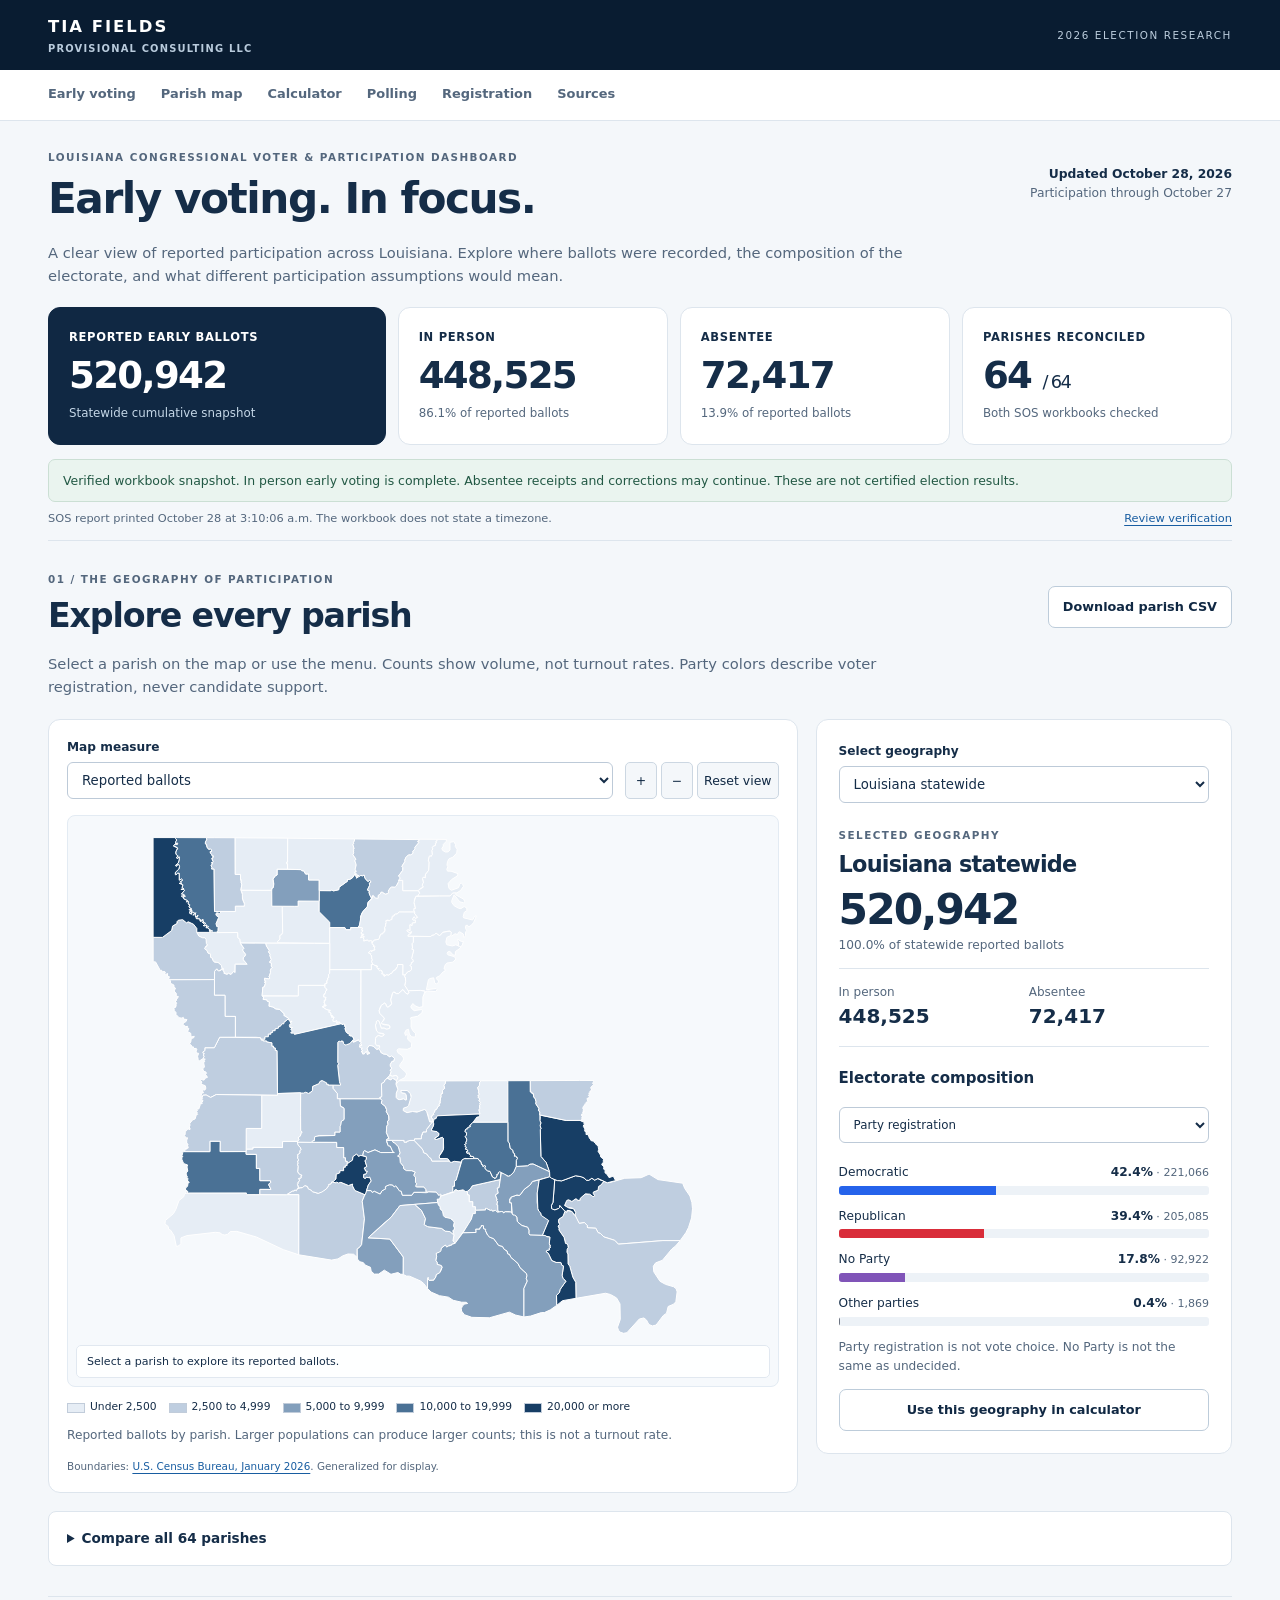
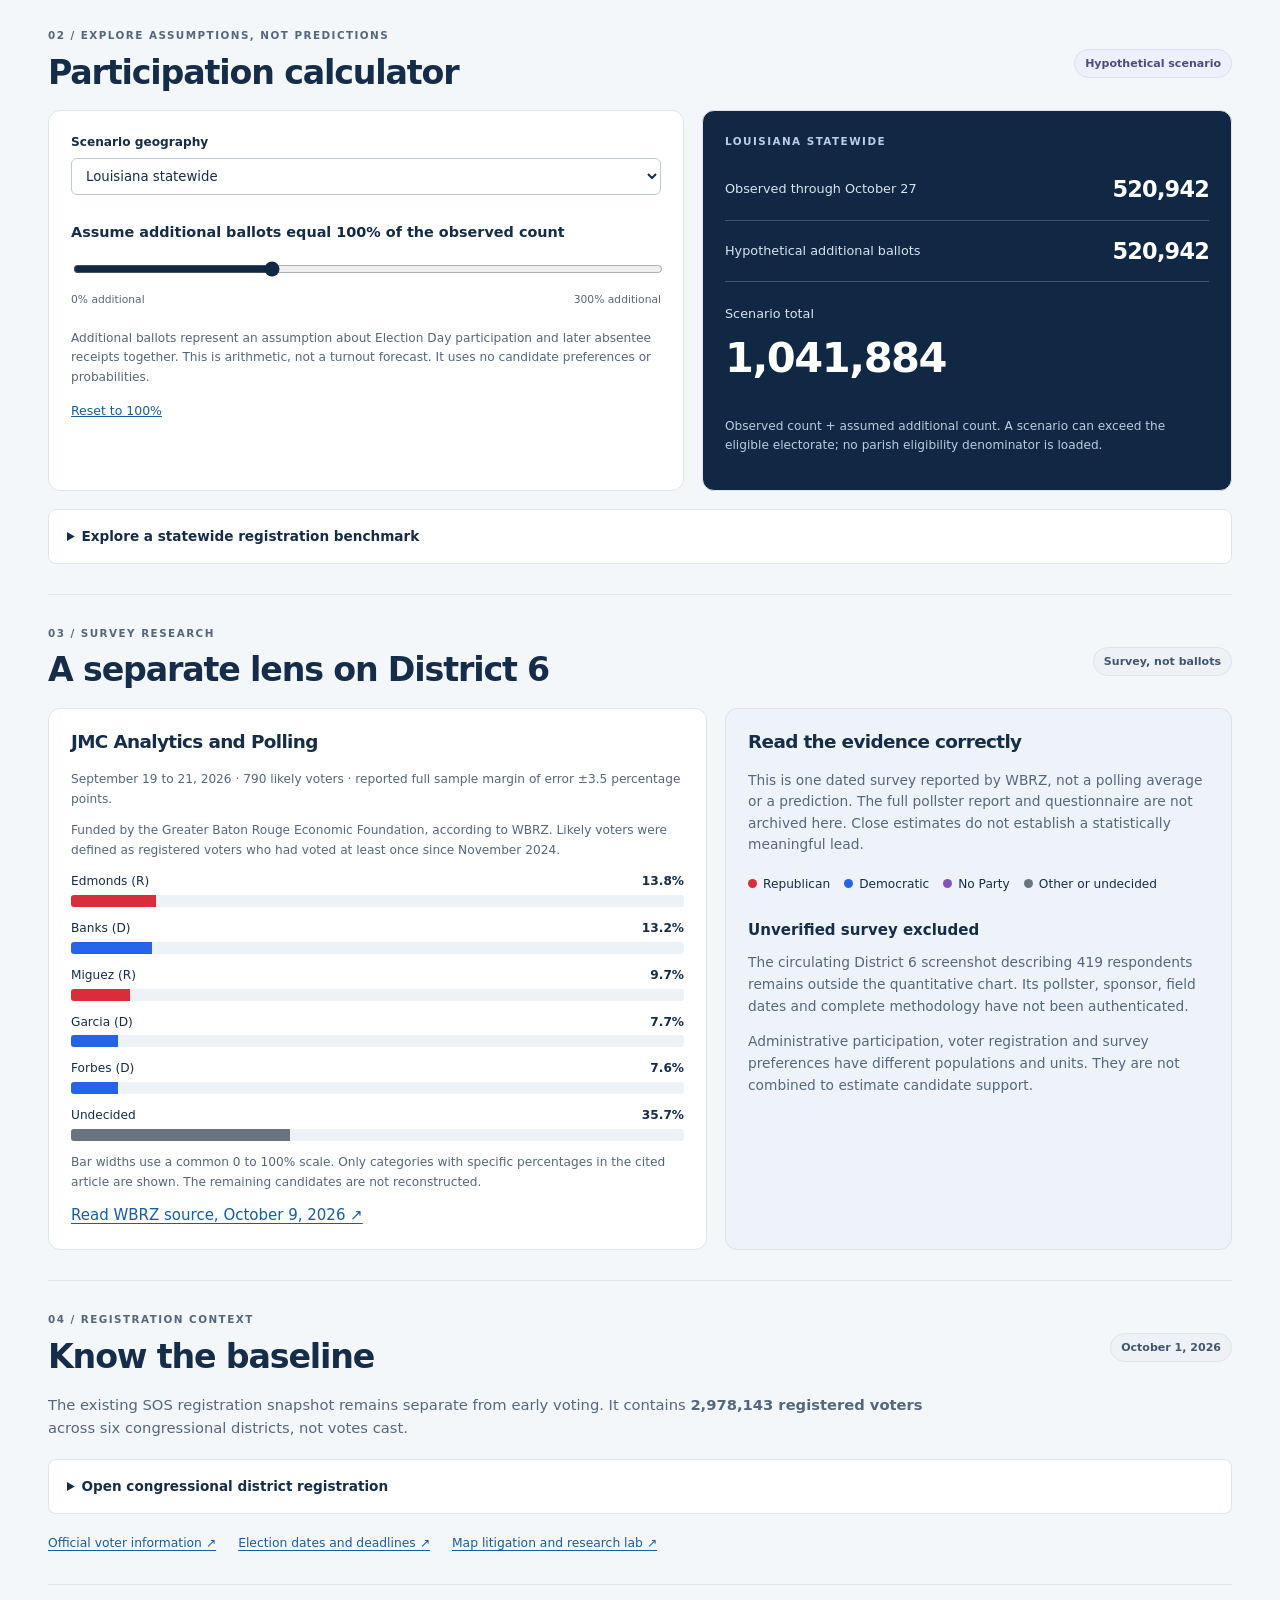
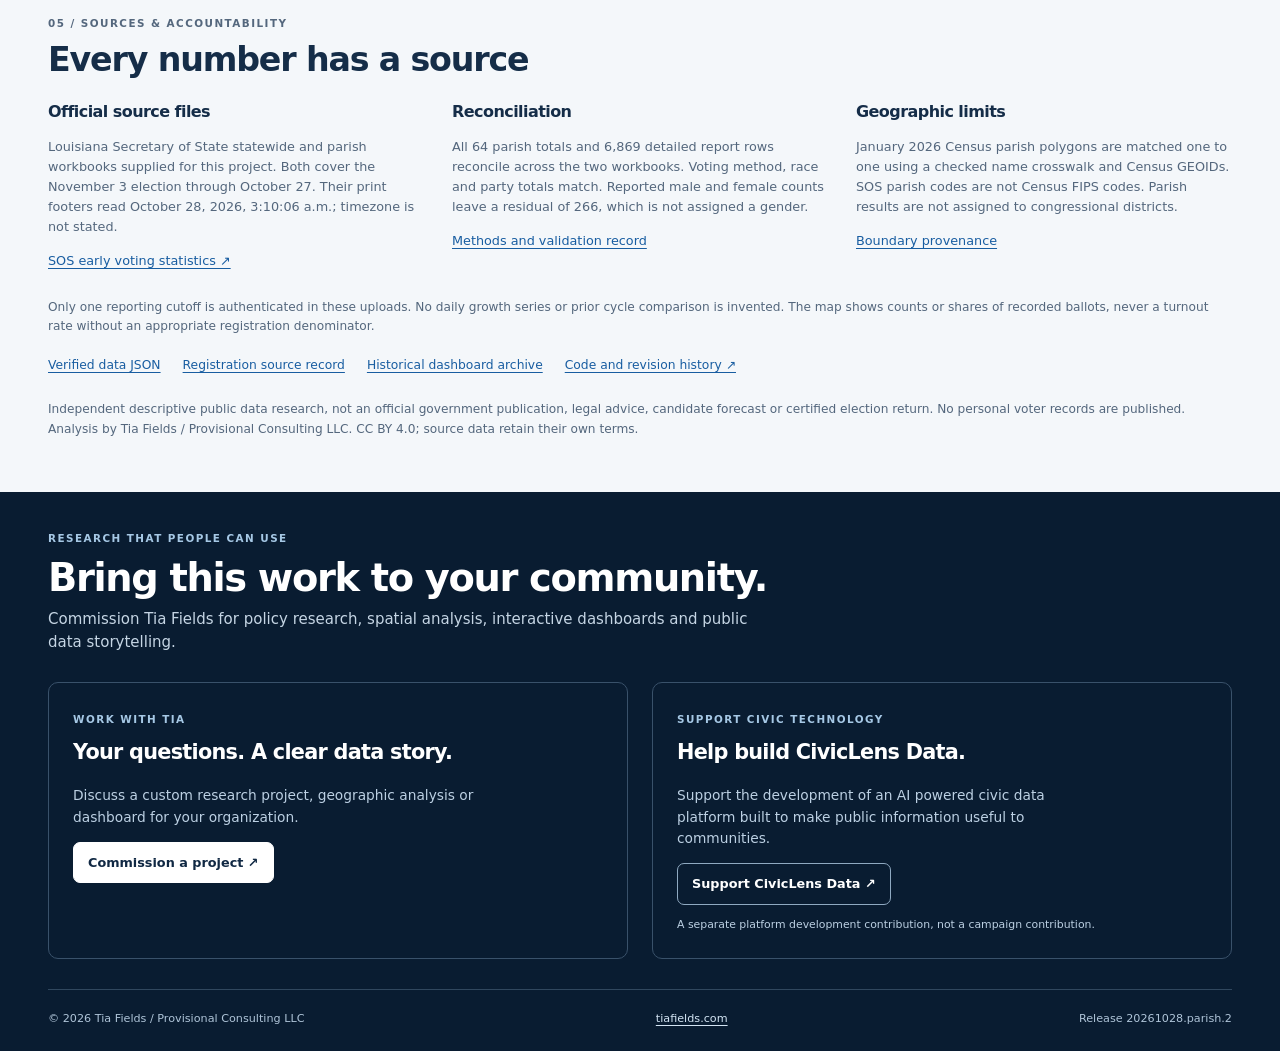
==== index.html @ 78e3241e "Launch verified parish map, participation calculator and unified navy dashboard with commissioning l" ====
<!doctype html>
<html lang="en">
<head>
<meta charset="utf-8"><meta name="viewport" content="width=device-width,initial-scale=1">
<meta name="description" content="Louisiana early voting participation, parish maps, scenarios and congressional polling research by Tia Fields, Provisional Consulting LLC.">
<meta name="author" content="Tia Fields / Provisional Consulting LLC"><meta name="dashboard-release" content="20261028-parish-v2">
<title>Louisiana Election Intelligence | Tia Fields</title>
<link rel="stylesheet" href="assets/dashboard-v20261028.css">
<script defer src="assets/dashboard-v20261028.js"></script>
</head>
<body>
<a class="skip" href="#main">Skip to dashboard</a>
<header class="masthead"><div class="wrap masthead-row"><a class="brand" href="https://www.tiafields.com/">TIA FIELDS <span>PROVISIONAL CONSULTING LLC</span></a><span class="edition">2026 ELECTION RESEARCH</span></div></header>
<nav class="nav" aria-label="Dashboard navigation"><div class="wrap nav-inner"><a href="#early-voting">Early voting</a><a href="#parish-map">Parish map</a><a href="#calculator">Calculator</a><a href="#polling-research">Polling</a><a href="#registration">Registration</a><a href="#methodology">Sources</a></div></nav>
<main class="wrap" id="main">
<section id="early-voting" class="overview" aria-labelledby="page-title">
<div class="section-heading"><div><p class="eyebrow">LOUISIANA CONGRESSIONAL VOTER &amp; PARTICIPATION DASHBOARD</p><h1 id="page-title">Early voting. In focus.</h1></div><p class="updated">Updated October 28, 2026<br><span>Participation through October 27</span></p></div>
<p class="intro">A clear view of reported participation across Louisiana. Explore where ballots were recorded, the composition of the electorate, and what different participation assumptions would mean.</p>
<div class="metrics" aria-label="Verified statewide participation"><article class="metric featured"><span class="metric-label">Reported early ballots</span><strong id="ev-total">520,942</strong><span>Statewide cumulative snapshot</span></article><article class="metric"><span class="metric-label">In person</span><strong id="ev-inperson">448,525</strong><span id="inperson-share">86.1% of reported ballots</span></article><article class="metric"><span class="metric-label">Absentee</span><strong id="ev-absentee">72,417</strong><span id="absentee-share">13.9% of reported ballots</span></article><article class="metric"><span class="metric-label">Parishes reconciled</span><strong>64 <small>/ 64</small></strong><span>Both SOS workbooks checked</span></article></div>
<p class="verification" id="data-status" role="status">Verified workbook snapshot. In person early voting is complete. Absentee receipts and corrections may continue. These are not certified election results.</p>
<div class="snapshot-line"><span>SOS report printed October 28 at 3:10:06 a.m. The workbook does not state a timezone.</span><a href="#methodology">Review verification</a></div>
<noscript><p class="notice">JavaScript is needed for the map, filters and calculator. The statewide summary above remains available. <a href="data/processed/early_voting_2026.json">Download the verified data.</a></p></noscript>
</section>
<section id="parish-map" class="section" aria-labelledby="map-title">
<div class="section-heading"><div><p class="eyebrow">01 / THE GEOGRAPHY OF PARTICIPATION</p><h2 id="map-title">Explore every parish</h2></div><button class="button secondary" id="download-data" disabled>Download parish CSV</button></div>
<p class="section-intro">Select a parish on the map or use the menu. Counts show volume, not turnout rates. Party colors describe voter registration, never candidate support.</p>
<div class="explorer"><div class="map-card"><div class="map-toolbar"><div><label for="map-metric">Map measure</label><select id="map-metric"><option value="total">Reported ballots</option><option value="in_person_share">In person share</option><option value="absentee_share">Absentee share</option><option value="democratic">Democratic registration share</option><option value="republican">Republican registration share</option><option value="no_party">No Party registration share</option><option value="black_share">Black voter share</option></select></div><div class="zoom-controls" aria-label="Map controls"><button id="zoom-in" aria-label="Zoom in">+</button><button id="zoom-out" aria-label="Zoom out">−</button><button id="map-reset">Reset view</button></div></div>
<div class="map-frame"><svg id="map-svg" viewBox="0 0 800 660" aria-labelledby="map-svg-title map-svg-desc" role="group"><title id="map-svg-title">Louisiana parish participation map</title><desc id="map-svg-desc">Select a parish with a pointer or keyboard. The parish menu provides the same information. Zoom controls and dragging adjust the view.</desc><g id="map-shapes"></g></svg><p id="map-loading" role="status">Loading verified parish boundaries…</p><p class="map-readout" id="map-readout" aria-live="polite">Select a parish to explore its reported ballots.</p></div>
<div id="map-legend" class="legend" aria-label="Map legend"></div><p class="fine" id="metric-description">Reported ballots by parish. Larger populations can produce larger counts; this is not a turnout rate.</p><p class="attribution">Boundaries: <a href="https://tigerweb.geo.census.gov/arcgis/rest/services/TIGERweb/State_County/MapServer/19" target="_blank" rel="noopener noreferrer">U.S. Census Bureau, January 2026</a>. Generalized for display.</p></div>
<aside class="selection-card" aria-labelledby="selection-title"><label for="parish-select">Select geography</label><select id="parish-select" disabled><option value="state">Louisiana statewide</option></select><p class="eyebrow selected-label">SELECTED GEOGRAPHY</p><h3 id="selection-title">Louisiana statewide</h3><div class="selection-total" id="selected-total">520,942</div><p class="fine" id="selected-share">100% of statewide reported ballots</p><div class="method-pair"><div><span>In person</span><strong id="selected-inperson">448,525</strong></div><div><span>Absentee</span><strong id="selected-absentee">72,417</strong></div></div><div class="mini-heading"><h4>Electorate composition</h4><select id="composition" aria-label="Composition measure"><option value="party">Party registration</option><option value="race">Reported race</option><option value="method">Voting method</option></select></div><div id="composition-bars" class="bar-list"></div><p class="fine" id="composition-note">Party registration is not vote choice. No Party is not the same as undecided.</p><button class="button secondary wide" id="use-in-calculator" disabled>Use this geography in calculator</button></aside></div>
<details class="table-details"><summary>Compare all 64 parishes</summary><div class="table-tools"><div><label for="parish-search">Search parish</label><input id="parish-search" type="search" placeholder="Enter a parish name"></div><div><label for="parish-sort">Sort table</label><select id="parish-sort"><option value="total">Most reported ballots</option><option value="name">Parish name</option><option value="absentee">Highest absentee share</option></select></div><p id="table-count" role="status"></p></div><div class="table-scroll"><table><caption>Parish reported participation through October 27, 2026</caption><thead><tr><th scope="col">Parish</th><th scope="col">Reported ballots</th><th scope="col">In person</th><th scope="col">Absentee</th><th scope="col">Dem %</th><th scope="col">Rep %</th><th scope="col">No Party %</th></tr></thead><tbody id="parish-table"></tbody></table></div></details>
</section>
<section id="calculator" class="section" aria-labelledby="calculator-title"><div class="section-heading"><div><p class="eyebrow">02 / EXPLORE ASSUMPTIONS, NOT PREDICTIONS</p><h2 id="calculator-title">Participation calculator</h2></div><span class="badge">Hypothetical scenario</span></div>
<div class="calculator-grid"><div class="panel"><label for="calculator-geography">Scenario geography</label><select id="calculator-geography" disabled><option value="state">Louisiana statewide</option></select><label class="range-label" for="additional-rate">Assume additional ballots equal <output id="additional-label">100%</output> of the observed count</label><input id="additional-rate" type="range" min="0" max="300" step="5" value="100" aria-describedby="calculator-help"><div class="range-ends"><span>0% additional</span><span>300% additional</span></div><p class="fine" id="calculator-help">Additional ballots represent an assumption about Election Day participation and later absentee receipts together. This is arithmetic, not a turnout forecast. It uses no candidate preferences or probabilities.</p><button class="text-button" id="reset-scenario">Reset to 100%</button></div><div class="scenario-results" aria-live="polite"><p class="eyebrow" id="scenario-geography">LOUISIANA STATEWIDE</p><div><span>Observed through October 27</span><strong id="scenario-observed">520,942</strong></div><div><span>Hypothetical additional ballots</span><strong id="scenario-additional">520,942</strong></div><div class="scenario-answer"><span>Scenario total</span><strong id="scenario-total">1,041,884</strong></div><p class="fine">Observed count + assumed additional count. A scenario can exceed the eligible electorate; no parish eligibility denominator is loaded.</p></div></div>
<details class="benchmark"><summary>Explore a statewide registration benchmark</summary><p>This separate example uses the October 1 baseline of 2,978,143 registered voters. That snapshot predates the final registration deadline and is not an election certified denominator.</p><label for="ev-scenario">Assumed statewide participation: <output id="ev-scenario-rate">50%</output></label><input id="ev-scenario" type="range" min="20" max="90" step="5" value="50"><p><strong id="ev-scenario-total">1,489,072</strong> illustrative participants statewide. <span id="benchmark-additional"></span></p></details></section>
<section id="polling-research" class="section" aria-labelledby="polling-title"><div class="section-heading"><div><p class="eyebrow">03 / SURVEY RESEARCH</p><h2 id="polling-title">A separate lens on District 6</h2></div><span class="badge neutral">Survey, not ballots</span></div><div class="poll-grid"><div class="panel"><h3>JMC Analytics and Polling</h3><p class="fine">September 19 to 21, 2026 · 790 likely voters · reported full sample margin of error ±3.5 percentage points.</p><p class="fine">Funded by the Greater Baton Rouge Economic Foundation, according to WBRZ. Likely voters were defined as registered voters who had voted at least once since November 2024.</p><div id="poll-bars" class="bar-list poll-bars" aria-label="Reported District 6 survey preferences"></div><p class="fine">Bar widths use a common 0 to 100% scale. Only categories with specific percentages in the cited article are shown. The remaining candidates are not reconstructed.</p><a href="https://www.wbrz.com/news/wbrz-to-host-6th-district-congressional-debate-in-october/" target="_blank" rel="noopener noreferrer">Read WBRZ source, October 9, 2026 ↗</a></div><div class="poll-context"><h3>Read the evidence correctly</h3><p>This is one dated survey reported by WBRZ, not a polling average or a prediction. The full pollster report and questionnaire are not archived here. Close estimates do not establish a statistically meaningful lead.</p><div class="party-key"><span class="key rep">Republican</span><span class="key dem">Democratic</span><span class="key nop">No Party</span><span class="key gray">Other or undecided</span></div><h4>Unverified survey excluded</h4><p class="fine">The circulating District 6 screenshot describing 419 respondents remains outside the quantitative chart. Its pollster, sponsor, field dates and complete methodology have not been authenticated.</p><p class="fine">Administrative participation, voter registration and survey preferences have different populations and units. They are not combined to estimate candidate support.</p></div></div></section>
<section id="registration" class="section" aria-labelledby="registration-title"><div class="section-heading"><div><p class="eyebrow">04 / REGISTRATION CONTEXT</p><h2 id="registration-title">Know the baseline</h2></div><span class="badge neutral">October 1, 2026</span></div><p class="section-intro">The existing SOS registration snapshot remains separate from early voting. It contains <strong>2,978,143 registered voters</strong> across six congressional districts, not votes cast.</p><details><summary>Open congressional district registration</summary><div id="district-cards" class="district-grid"></div><p class="fine">The official October subtotals put 632,478 of 933,052 Black registrants outside District 2, or 67.79%. The earlier whole parish estimate of 81% is withdrawn. This is a registration finding, not a candidate or turnout finding.</p></details><div class="resource-row"><a href="https://voterportal.sos.la.gov/" target="_blank" rel="noopener noreferrer">Official voter information ↗</a><a href="https://www.sos.la.gov/elections-voting/election-dates" target="_blank" rel="noopener noreferrer">Election dates and deadlines ↗</a><a href="https://tiandrafields-arch.github.io/louisiana-congressional-participation-lab/" target="_blank" rel="noopener noreferrer">Map litigation and research lab ↗</a></div></section>
<section id="methodology" class="section methods" aria-labelledby="methods-title"><p class="eyebrow">05 / SOURCES &amp; ACCOUNTABILITY</p><h2 id="methods-title">Every number has a source</h2><div class="methods-grid"><article><h3>Official source files</h3><p>Louisiana Secretary of State statewide and parish workbooks supplied for this project. Both cover the November 3 election through October 27. Their print footers read October 28, 2026, 3:10:06 a.m.; timezone is not stated.</p><a href="https://www.sos.la.gov/elections-voting/early-voting-statistics-parish" target="_blank" rel="noopener noreferrer">SOS early voting statistics ↗</a></article><article><h3>Reconciliation</h3><p>All 64 parish totals and 6,869 detailed report rows reconcile across the two workbooks. Voting method, race and party totals match. Reported male and female counts leave a residual of 266, which is not assigned a gender.</p><a href="docs/EARLY_VOTING_METHODS.md">Methods and validation record</a></article><article><h3>Geographic limits</h3><p>January 2026 Census parish polygons are matched one to one using a checked name crosswalk and Census GEOIDs. SOS parish codes are not Census FIPS codes. Parish results are not assigned to congressional districts.</p><a href="data/boundary_source.json">Boundary provenance</a></article></div><p class="fine">Only one reporting cutoff is authenticated in these uploads. No daily growth series or prior cycle comparison is invented. The map shows counts or shares of recorded ballots, never a turnout rate without an appropriate registration denominator.</p><div class="resource-row"><a href="data/processed/early_voting_2026.json">Verified data JSON</a><a href="docs/REGISTRATION_UPDATE_2026-10-01.md">Registration source record</a><a href="archive/redistricting_dashboard_legacy_2026-10-21.html">Historical dashboard archive</a><a href="https://github.com/tiandrafields-arch/redistricting-dashboard---LA">Code and revision history ↗</a></div><p class="fine">Independent descriptive public data research, not an official government publication, legal advice, candidate forecast or certified election return. No personal voter records are published. Analysis by Tia Fields / Provisional Consulting LLC. CC BY 4.0; source data retain their own terms.</p></section>
</main>
<footer id="commission"><div class="wrap commission-inner"><p class="eyebrow">RESEARCH THAT PEOPLE CAN USE</p><h2>Bring this work to your community.</h2><p class="commission-intro">Commission Tia Fields for policy research, spatial analysis, interactive dashboards and public data storytelling.</p><div class="commission-grid"><article><span class="eyebrow">WORK WITH TIA</span><h3>Your questions. A clear data story.</h3><p>Discuss a custom research project, geographic analysis or dashboard for your organization.</p><a class="button light" href="https://www.tiafields.com/engage" target="_blank" rel="noopener noreferrer">Commission a project ↗</a></article><article><span class="eyebrow">SUPPORT CIVIC TECHNOLOGY</span><h3>Help build CivicLens Data.</h3><p>Support the development of an AI powered civic data platform built to make public information useful to communities.</p><a class="button outline-light" href="https://civiclensdata.com/" target="_blank" rel="noopener noreferrer">Support CivicLens Data ↗</a><p class="support-note">A separate platform development contribution, not a campaign contribution.</p></article></div><div class="footer-base"><span>© 2026 Tia Fields / Provisional Consulting LLC</span><a href="https://www.tiafields.com/">tiafields.com</a><span>Release 20261028.parish.2</span></div></div></footer>
</body></html>
---- assets/dashboard-v20261028.css ----
:root{--navy:#102843;--navy-deep:#091c31;--ink:#152d48;--muted:#54677d;--line:#dde5ed;--paper:#fff;--bg:#f4f7fa;--dem:#2563eb;--rep:#d92d3a;--nop:#8054b8;--other:#6b7280;--teal:#087e8b;font-family:Inter,ui-sans-serif,system-ui,-apple-system,BlinkMacSystemFont,"Segoe UI",sans-serif;color:var(--ink);background:var(--bg);font-synthesis:none}*{box-sizing:border-box}html{scroll-behavior:smooth;scroll-padding-top:72px}body{margin:0;font-size:15px;line-height:1.55}button,input,select{font:inherit}a{color:#185da1;text-underline-offset:3px}button,a,input,select,summary,path[tabindex]{outline-offset:4px}button:focus-visible,a:focus-visible,input:focus-visible,select:focus-visible,summary:focus-visible{outline:3px solid #1986bf}button{cursor:pointer}button:disabled{cursor:default;opacity:.5}h1,h2,h3,h4,p{margin-top:0}h1,h2,h3{line-height:1.15;letter-spacing:-.035em}h1{font-size:clamp(1.85rem,3.3vw,2.8rem);margin-bottom:.5rem}h2{font-size:clamp(1.5rem,2.6vw,2.15rem);margin-bottom:.5rem}h3{font-size:1.15rem}h4{font-size:.94rem;margin-bottom:.5rem}strong{font-variant-numeric:tabular-nums}.wrap{max-width:1240px;margin:0 auto;padding:0 28px}.masthead{background:var(--navy-deep);color:white}.masthead-row{display:flex;justify-content:space-between;align-items:center;min-height:70px;gap:1rem}.brand{color:white;text-decoration:none;font-size:1.03rem;font-weight:800;letter-spacing:.12em}.brand span{display:block;font-size:.62rem;color:#b9cbdc;letter-spacing:.12em;margin-top:2px}.edition{font-size:.65rem;letter-spacing:.15em;color:#bccddd}.nav{position:sticky;top:0;z-index:10;background:rgba(255,255,255,.97);border-bottom:1px solid var(--line)}.nav-inner{display:flex;gap:25px;overflow-x:auto;min-height:49px;align-items:center;scrollbar-width:thin}.nav a{font-weight:650;font-size:.81rem;text-decoration:none;color:var(--muted);white-space:nowrap;padding:14px 0;border-bottom:2px solid transparent}.nav a:hover{color:var(--navy);border-color:var(--navy)}.skip{position:absolute;top:-100px;left:12px;background:white;padding:12px;z-index:100}.skip:focus{top:10px}.overview{padding:28px 0 12px}.section{padding:30px 0;border-top:1px solid var(--line)}.section-heading{display:flex;justify-content:space-between;gap:20px;align-items:center;margin-bottom:10px}.eyebrow{font-size:.65rem;font-weight:750;letter-spacing:.14em;margin-bottom:10px;color:var(--muted)}.updated{flex-shrink:0;text-align:right;font-size:.77rem;line-height:1.6;font-weight:650}.updated span{font-weight:400;color:var(--muted)}.intro,.section-intro{max-width:880px;color:var(--muted);font-size:.92rem;margin-bottom:20px}.metrics{display:grid;grid-template-columns:1.25fr 1fr 1fr 1fr;gap:12px}.metric{background:var(--paper);padding:21px 20px;border:1px solid var(--line);border-radius:12px;display:flex;flex-direction:column;gap:10px;min-width:0}.metric strong{font-size:clamp(1.7rem,2.9vw,2.6rem);font-weight:750;line-height:1;letter-spacing:-.045em}.metric-label{font-size:.72rem;text-transform:uppercase;letter-spacing:.06em;font-weight:650}.metric>span:last-child{font-size:.74rem;color:var(--muted)}.metric strong small{font-size:.48em;font-weight:400}.metric.featured{background:var(--navy);border-color:var(--navy);color:white}.featured>span:last-child{color:#c5d7e7}.verification{font-size:.78rem;color:#225844;background:#eaf4ef;border:1px solid #cbdfd4;border-radius:7px;padding:11px 14px;margin:14px 0 8px}.verification.error,.notice{color:#753b12;background:#fff5e9;border-color:#efd5b7}.snapshot-line{display:flex;justify-content:space-between;gap:16px;font-size:.71rem;color:var(--muted)}.button{border:1px solid var(--navy);background:var(--navy);color:white;padding:10px 14px;border-radius:7px;text-decoration:none;font-size:.8rem;font-weight:650;display:inline-block;text-align:center}.button.secondary{background:white;color:var(--navy);border-color:#bdccda}.button:hover{filter:brightness(.95)}.wide{width:100%}.explorer{display:grid;grid-template-columns:minmax(0,1.8fr) minmax(280px,1fr);gap:18px;align-items:start}.map-card,.selection-card,.panel,.scenario-results,.poll-context{background:white;border:1px solid var(--line);border-radius:12px;padding:22px;min-width:0}.map-card{padding:18px}.map-toolbar{display:flex;align-items:end;gap:12px;justify-content:space-between}.map-toolbar>div:first-child{flex:1;min-width:0}label{display:block;font-size:.76rem;font-weight:650;margin-bottom:6px}select,input[type=search]{background:white;border:1px solid #bdcad8;border-radius:6px;padding:9px 10px;min-width:0;width:100%;color:var(--ink);font-size:.83rem}.zoom-controls{display:flex;gap:4px;white-space:nowrap}.zoom-controls button{background:#f4f7fa;border:1px solid #ccd7e2;color:var(--navy);border-radius:5px;font-size:.78rem;min-width:32px;min-height:37px}.map-frame{position:relative;background:#f6f9fc;border-radius:8px;margin:16px 0 12px;overflow:hidden;border:1px solid #e3ebf3}.map-frame svg{display:block;width:100%;height:auto;max-height:570px;touch-action:pan-y;user-select:none}.map-frame path{stroke:white;stroke-width:1;vector-effect:non-scaling-stroke;cursor:pointer;transition:fill .12s}.map-frame path:hover,.map-frame path:focus{stroke:#102843;stroke-width:2.5;outline:none}.map-frame path.selected{stroke:#051b30;stroke-width:3}.map-readout{position:absolute;bottom:8px;left:8px;right:8px;font-size:.69rem;background:rgba(255,255,255,.95);padding:7px 10px;border:1px solid #e1e8f0;border-radius:5px;margin:0;pointer-events:none}#map-loading{position:absolute;top:45%;left:20px;right:20px;text-align:center;font-size:.8rem}.legend{display:flex;gap:12px;flex-wrap:wrap;font-size:.67rem;margin:4px 0 10px}.legend span{display:inline-flex;align-items:center;gap:5px}.legend i{display:inline-block;width:18px;height:10px;border:1px solid #c1ccda}.fine,.attribution{font-size:.76rem;color:var(--muted);line-height:1.6}.attribution{font-size:.65rem;margin:8px 0 0}.selection-card{position:sticky;top:70px}.selected-label{margin:24px 0 8px}#selection-title{margin-bottom:8px;font-size:1.4rem}.selection-total{font-size:2.65rem;font-weight:750;letter-spacing:-.045em;line-height:1.2}.method-pair{display:grid;grid-template-columns:1fr 1fr;gap:10px;padding:14px 0;border-top:1px solid var(--line);border-bottom:1px solid var(--line);margin-bottom:20px}.method-pair span{display:block;font-size:.75rem;color:var(--muted)}.method-pair strong{font-size:1.25rem}.mini-heading{display:flex;flex-wrap:wrap;align-items:center;gap:8px}.mini-heading select{font-size:.74rem;margin-bottom:8px}.bar-row{margin:12px 0}.bar-label{display:flex;align-items:baseline;justify-content:space-between;font-size:.76rem;gap:6px;margin-bottom:4px}.bar-label small{color:var(--muted);font-size:.69rem;font-weight:400}.bar-track{height:9px;background:#edf2f7;border-radius:3px;overflow:hidden}.bar-fill{display:block;height:100%;min-width:1px}.rep{--party:var(--rep)}.dem{--party:var(--dem)}.nop{--party:var(--nop)}.gray{--party:var(--other)}.party-key{display:flex;gap:8px 14px;flex-wrap:wrap;margin:20px 0}.key{font-size:.76rem}.key:before{content:"";display:inline-block;background:var(--party);width:9px;height:9px;border-radius:50%;margin-right:6px}details{background:#fff;border:1px solid var(--line);border-radius:8px;margin-top:18px;padding:16px 18px}summary{cursor:pointer;font-weight:650;font-size:.85rem}details[open]>summary{margin-bottom:18px}.table-tools{display:flex;align-items:end;gap:14px;margin-bottom:15px}.table-tools>div{flex:1}.table-tools p{font-size:.74rem;color:var(--muted);margin:0}.table-scroll{overflow-x:auto}table{width:100%;border-collapse:collapse;font-size:.78rem;white-space:nowrap}caption{text-align:left;font-size:.74rem;color:var(--muted);padding-bottom:10px}th{text-align:right;background:#edf2f7;color:#2c4762;font-size:.68rem;padding:11px 10px}td{text-align:right;padding:10px;border-bottom:1px solid #e8eef4;font-variant-numeric:tabular-nums}th:first-child,td:first-child{text-align:left}td button{border:none;background:none;color:#185da1;padding:0;text-align:left;font-size:.77rem}tbody tr:hover{background:#f5f8fb}.calculator-grid{display:grid;grid-template-columns:1.2fr 1fr;gap:18px}.badge{display:inline-block;padding:5px 10px;background:#eef0fb;color:#4c4c80;border:1px solid #dedff0;border-radius:99px;font-size:.69rem;font-weight:650;white-space:nowrap}.badge.neutral{background:#eef2f6;color:#41566e;border-color:#dbe3ec}.range-label{margin:26px 0 12px;font-size:.9rem}.range-label output{font-weight:800;color:var(--navy)}input[type=range]{width:100%;accent-color:var(--navy);height:24px}.range-ends{display:flex;justify-content:space-between;font-size:.67rem;color:var(--muted);margin:4px 0 20px}.text-button{border:0;background:none;color:#185da1;padding:0;text-decoration:underline;font-size:.78rem}.scenario-results{background:var(--navy);color:white}.scenario-results .eyebrow{color:#b6d0e5}.scenario-results>div{display:flex;align-items:center;justify-content:space-between;gap:14px;padding:13px 0;border-bottom:1px solid #3f5670}.scenario-results>div>span{font-size:.8rem;color:#d8e4ef}.scenario-results>div>strong{font-size:1.4rem;letter-spacing:-.035em}.scenario-results .scenario-answer{border-bottom:0;display:block;padding-top:20px}.scenario-answer strong{display:block;font-size:2.6rem!important}.scenario-results .fine{color:#b9cddd;margin-top:14px}.benchmark p{font-size:.82rem;color:var(--muted)}.benchmark label{margin-top:14px}.poll-grid{display:grid;grid-template-columns:1.3fr 1fr;gap:18px}.poll-bars .bar-track{height:12px}.poll-context{background:#edf3f9;border-color:#d8e3ee}.poll-context p{font-size:.86rem;color:var(--muted)}.poll-context h4{margin-top:25px}.district-grid{display:grid;grid-template-columns:repeat(3,1fr);gap:14px}.district-card{padding:16px;background:#f6f9fc;border:1px solid #e1e9f1;border-radius:7px}.district-card h3{font-size:1rem}.district-card p{font-size:.76rem;color:var(--muted)}.district-card strong{font-size:1.3rem;display:block;color:var(--navy)}.resource-row{display:flex;gap:13px 22px;flex-wrap:wrap;margin-top:20px;font-size:.77rem}.methods-grid{display:grid;grid-template-columns:repeat(3,1fr);gap:28px;margin-top:24px}.methods-grid p,.methods-grid a{font-size:.8rem}.methods-grid p{color:var(--muted)}.methods-grid h3{font-size:1rem}.methods>.fine{margin-top:25px}.methods{padding-bottom:40px}footer{background:var(--navy-deep);color:white}.commission-inner{padding-top:38px;padding-bottom:24px}footer .eyebrow{color:#a6c8e5}footer h2{font-size:clamp(1.8rem,3vw,2.55rem)}.commission-intro{color:#c5d5e4;max-width:720px}.commission-grid{display:grid;grid-template-columns:1fr 1fr;gap:24px;margin-top:28px}.commission-grid article{border:1px solid #39516a;border-radius:10px;padding:24px}.commission-grid h3{font-size:1.3rem;margin-top:10px}.commission-grid p{font-size:.86rem;color:#bcd0e3;max-width:430px}.button.light{background:#fff;color:var(--navy);border-color:#fff}.button.outline-light{background:transparent;color:white;border-color:#8fa9c1}.support-note{font-size:.68rem!important;margin:12px 0 0}.footer-base{display:flex;justify-content:space-between;gap:18px;flex-wrap:wrap;margin-top:30px;padding-top:20px;border-top:1px solid #30475e;font-size:.7rem;color:#afc4d8}.footer-base a{color:#d3e4f3}
@media(max-width:900px){.metrics{grid-template-columns:repeat(2,1fr)}.explorer{grid-template-columns:minmax(0,1.3fr) minmax(260px,1fr)}.map-toolbar{display:block}.zoom-controls{margin-top:10px}.methods-grid{gap:18px}.district-grid{grid-template-columns:repeat(2,1fr)}}
@media(max-width:680px){.wrap{padding:0 16px}.masthead-row{min-height:62px}.edition{display:none}.nav-inner{gap:22px}.overview{padding-top:20px}.section-heading{display:block}.updated{text-align:left;font-size:.7rem;display:flex;gap:10px;margin:10px 0}.updated br{display:none}.intro{font-size:.82rem;margin-bottom:15px}.eyebrow{font-size:.58rem}.metrics{gap:8px}.metric{padding:15px 12px;gap:8px}.metric strong{font-size:1.9rem}.metric-label{font-size:.59rem}.metric>span:last-child{font-size:.64rem}.verification{font-size:.72rem;padding:10px}.snapshot-line{display:block;font-size:.64rem}.snapshot-line a{display:block;margin-top:4px}.section{padding:24px 0}.section-intro{font-size:.82rem}.section-heading .button,.section-heading .badge{margin:8px 0}.explorer,.calculator-grid,.poll-grid,.commission-grid,.methods-grid{grid-template-columns:1fr}.map-card{padding:12px}.map-toolbar{display:flex}.zoom-controls{margin:0}.zoom-controls button{min-width:28px;font-size:.7rem}.map-card label{font-size:.68rem}.map-card select{font-size:.74rem;padding:8px 5px}.map-frame svg{max-height:440px}.selection-card{position:static;padding:18px}.selected-label{margin-top:18px}.table-tools{flex-wrap:wrap}.table-tools>div{min-width:110px}.table-tools p{width:100%}.table-details{padding:14px 12px}.panel,.scenario-results,.poll-context{padding:18px}.methods-grid{gap:20px}.methods-grid article h3{margin-bottom:9px}.district-grid{grid-template-columns:1fr}.commission-inner{padding-top:30px;padding-bottom:22px}.commission-grid{gap:14px}.commission-grid article{padding:20px}.footer-base{gap:8px}.fine{font-size:.74rem}}
@media(prefers-reduced-motion:reduce){html{scroll-behavior:auto}.map-frame path{transition:none}}
@media print{.nav,.zoom-controls,button,footer{display:none}.selection-card{position:static}.wrap{max-width:none;padding:0}.section{break-inside:avoid}body{background:white}}
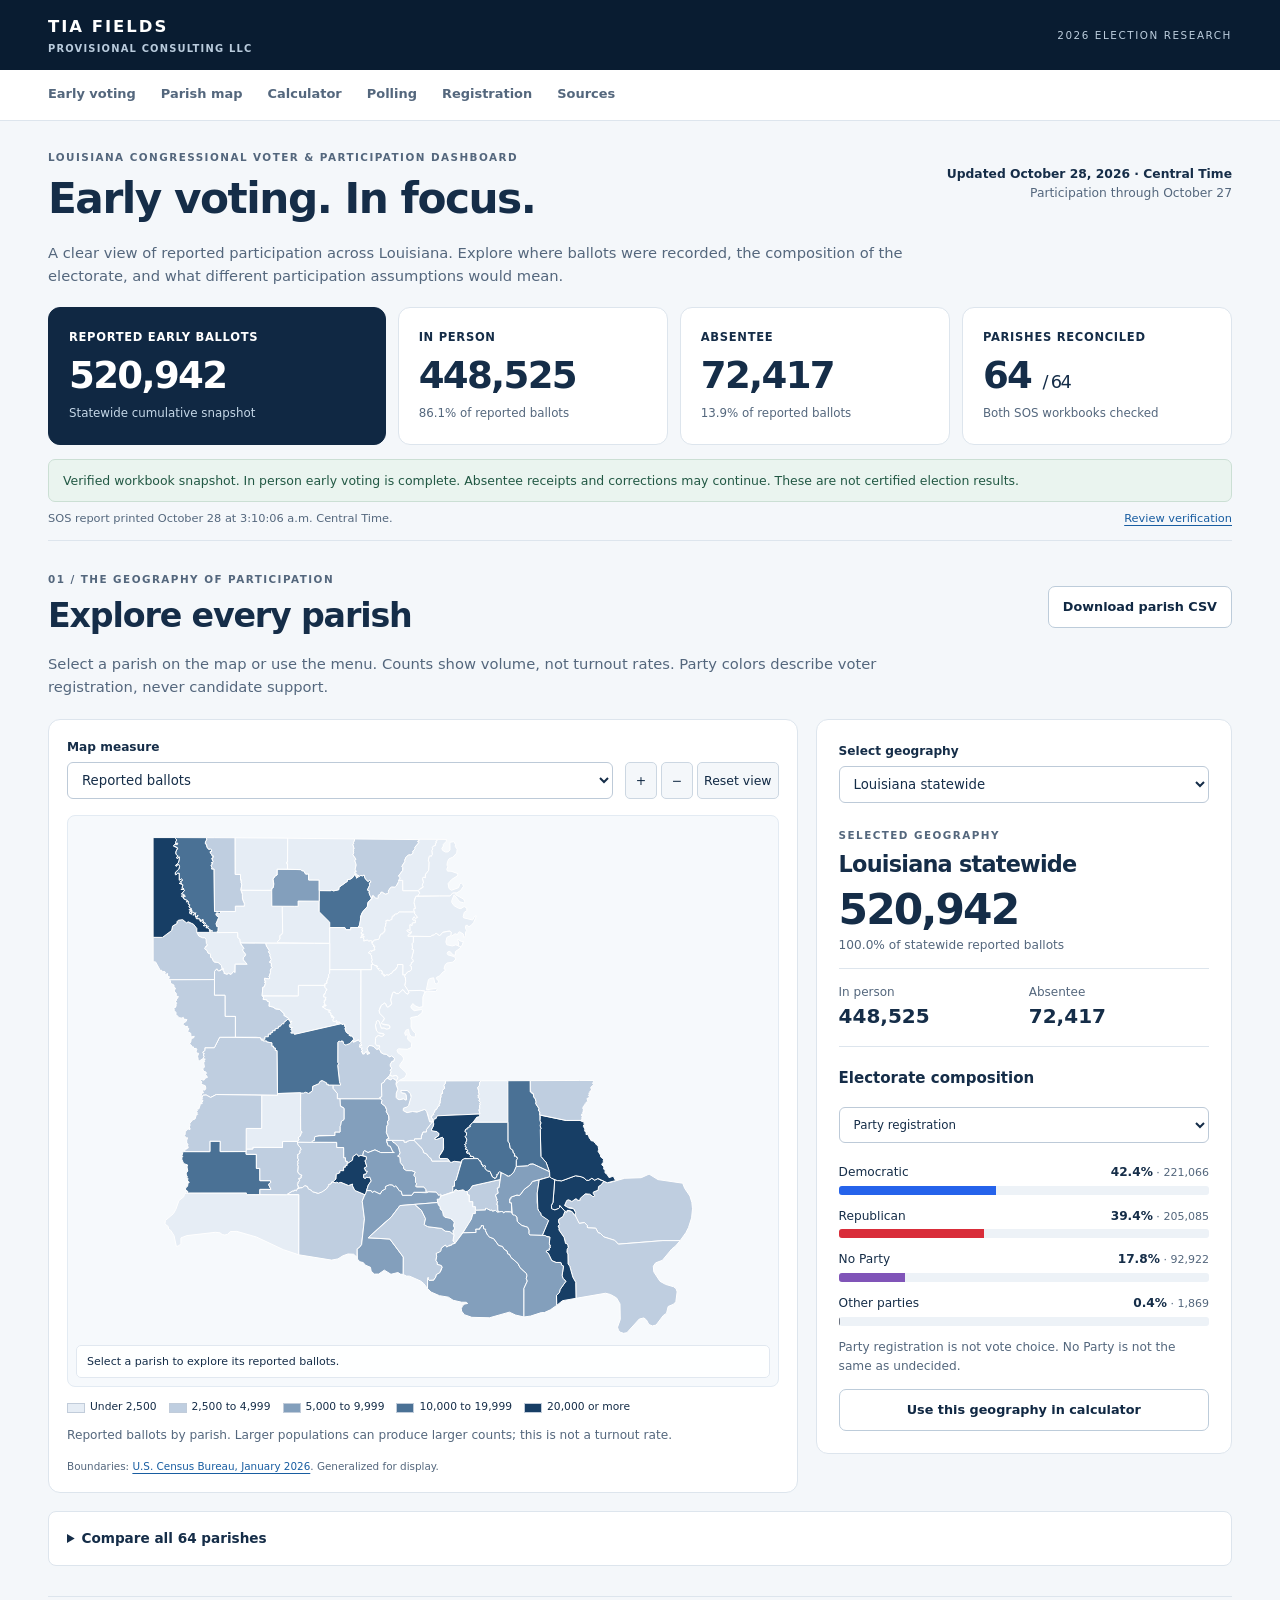
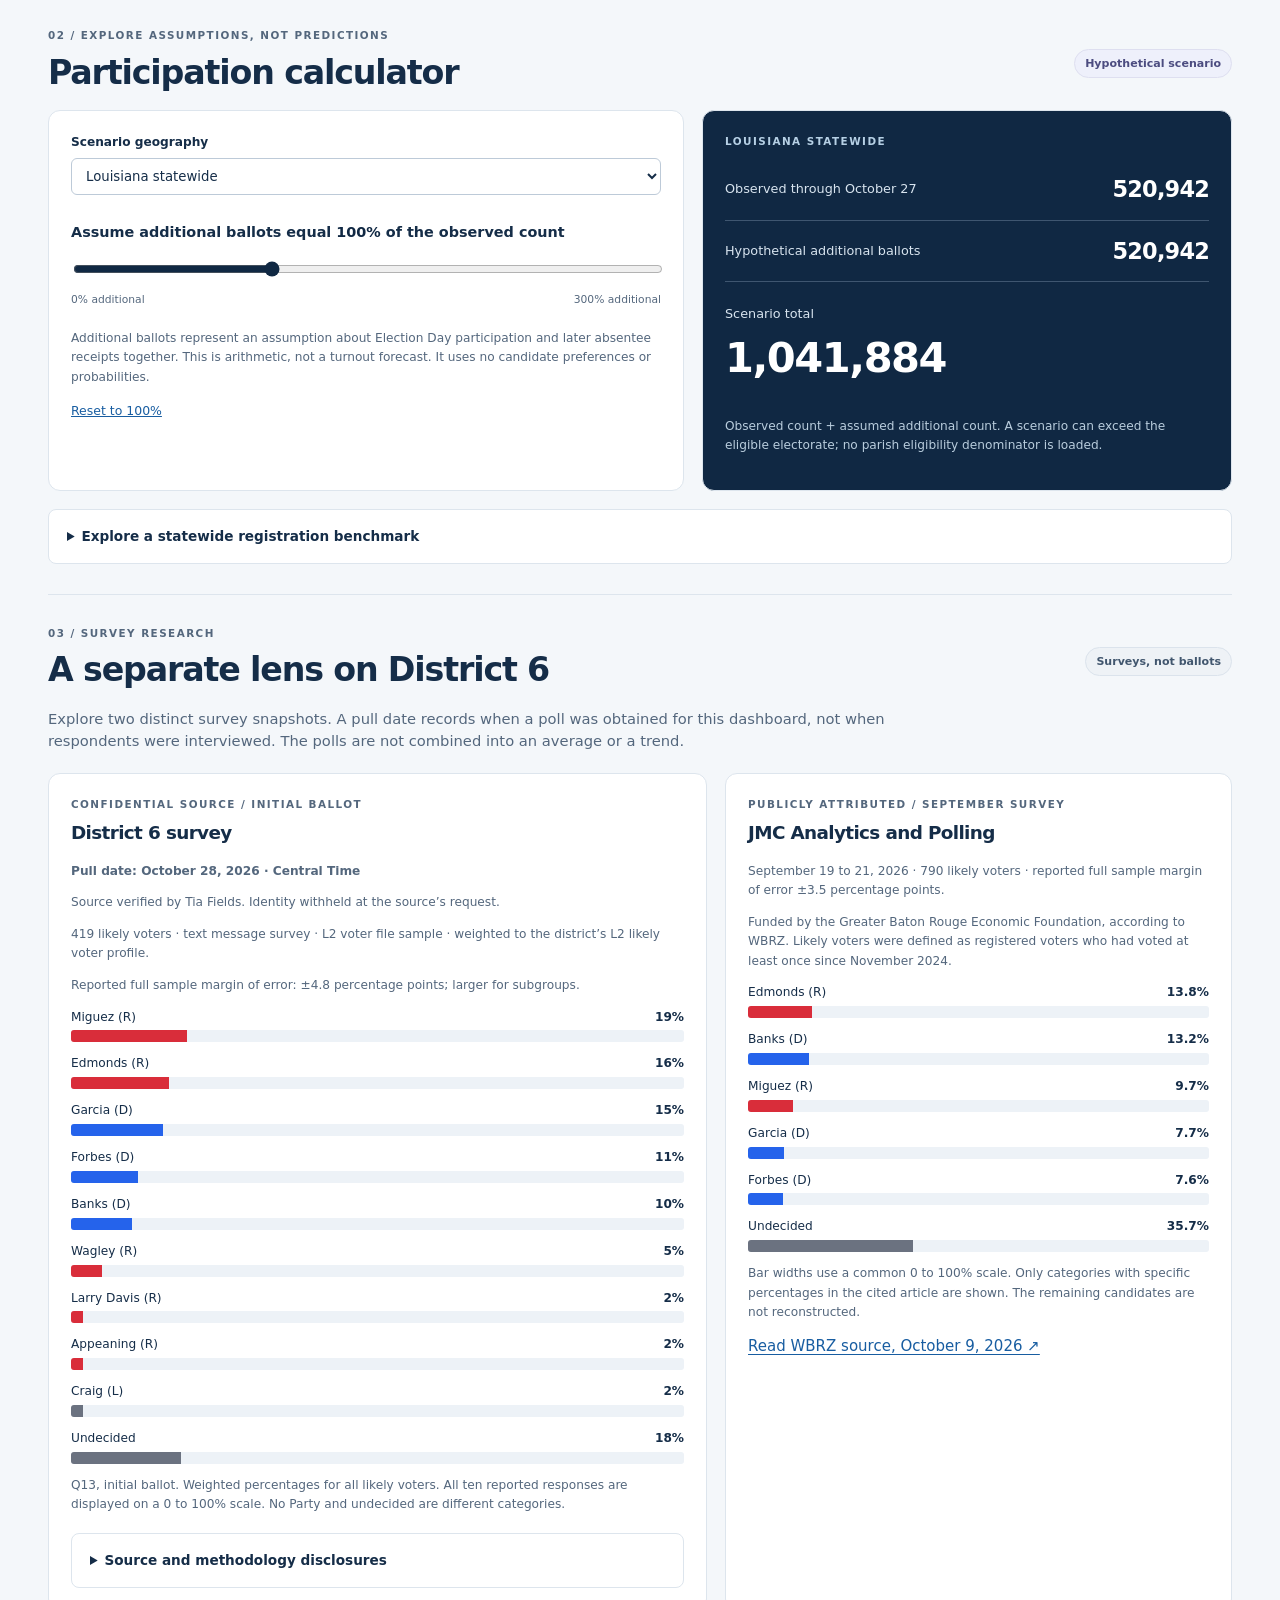
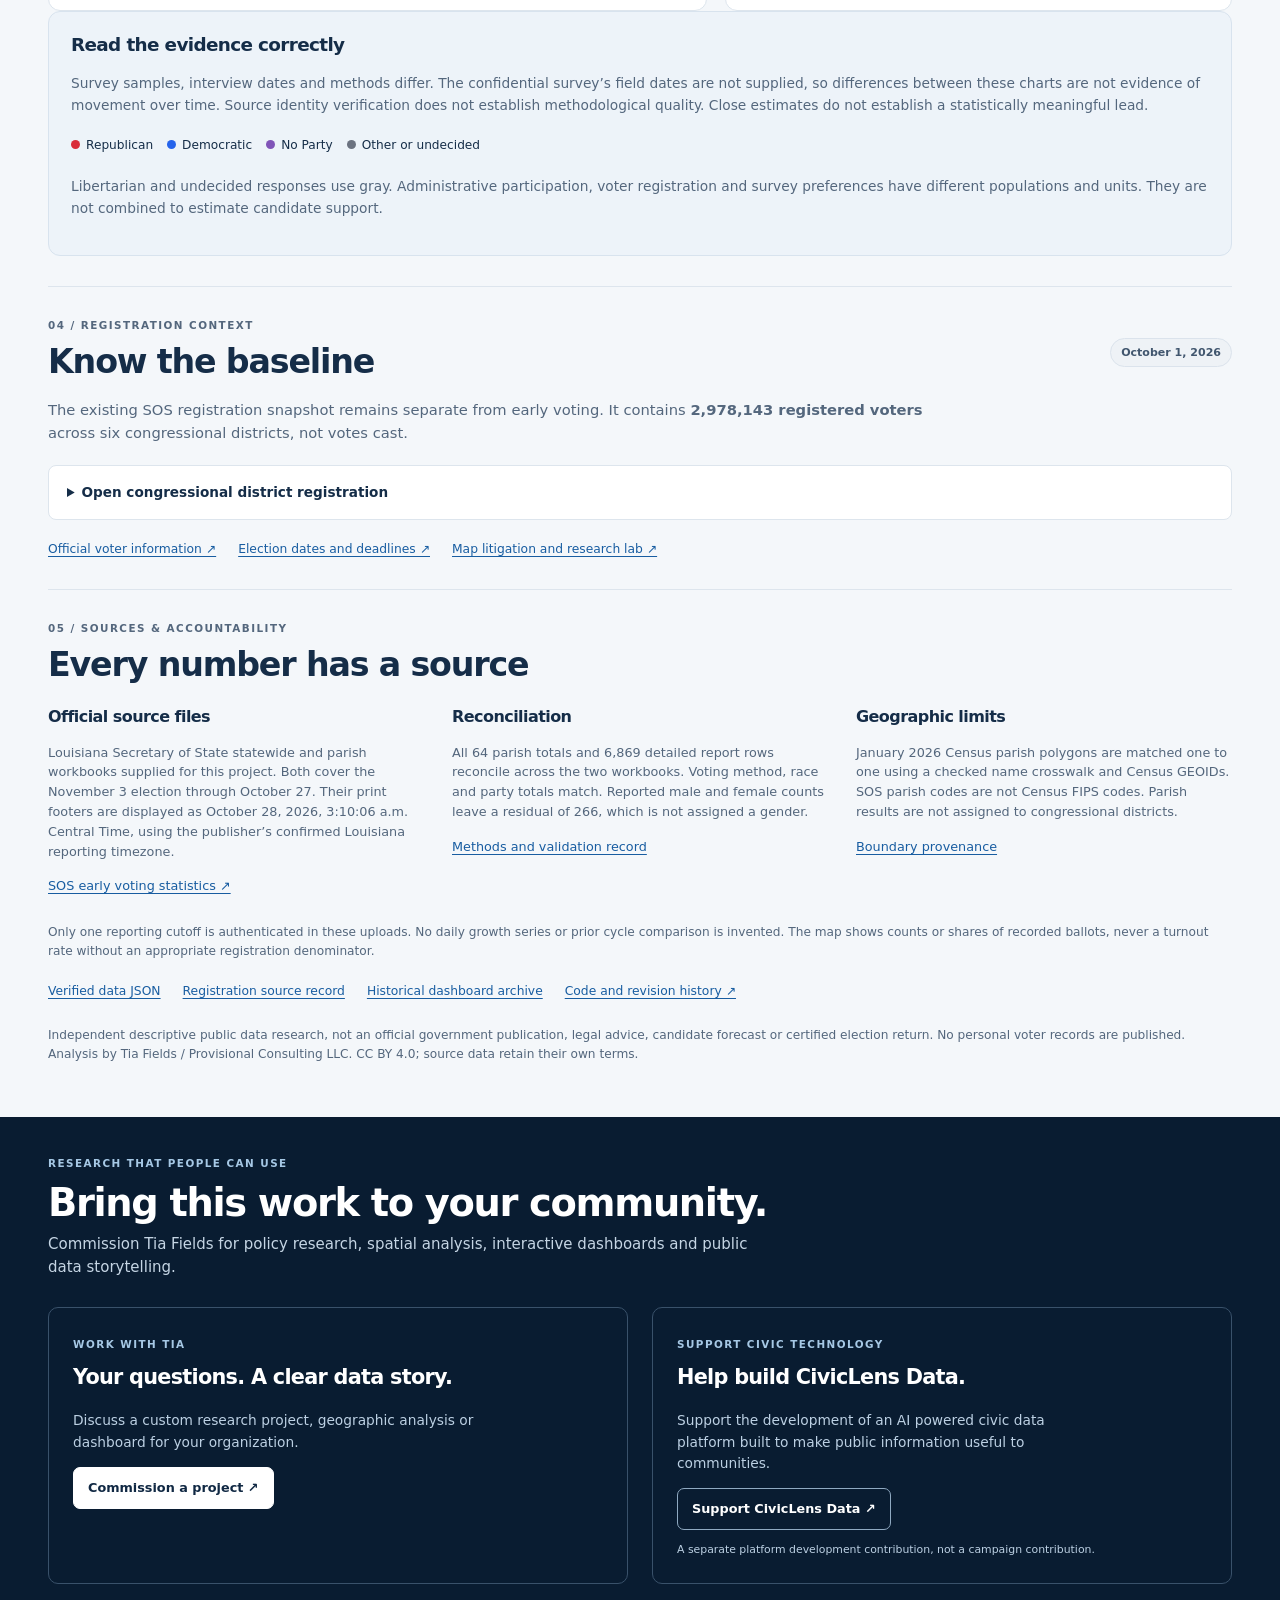
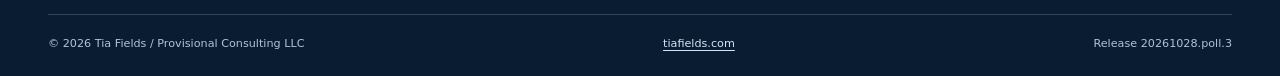
==== commit 1b4efc38: "Publish confidential District 6 poll and Central Time reporting" ====
--- a/index.html
+++ b/index.html
@@ -3,10 +3,10 @@
 <head>
 <meta charset="utf-8"><meta name="viewport" content="width=device-width,initial-scale=1">
 <meta name="description" content="Louisiana early voting participation, parish maps, scenarios and congressional polling research by Tia Fields, Provisional Consulting LLC.">
-<meta name="author" content="Tia Fields / Provisional Consulting LLC"><meta name="dashboard-release" content="20261028-parish-v2">
+<meta name="author" content="Tia Fields / Provisional Consulting LLC"><meta name="dashboard-release" content="20261028-poll3">
 <title>Louisiana Election Intelligence | Tia Fields</title>
-<link rel="stylesheet" href="assets/dashboard-v20261028.css">
-<script defer src="assets/dashboard-v20261028.js"></script>
+<link rel="stylesheet" href="assets/dashboard-v20261028.css?v=20261028-poll3">
+<script defer src="assets/dashboard-v20261028.js?v=20261028-poll3"></script>
 </head>
 <body>
 <a class="skip" href="#main">Skip to dashboard</a>
@@ -14,11 +14,11 @@
 <nav class="nav" aria-label="Dashboard navigation"><div class="wrap nav-inner"><a href="#early-voting">Early voting</a><a href="#parish-map">Parish map</a><a href="#calculator">Calculator</a><a href="#polling-research">Polling</a><a href="#registration">Registration</a><a href="#methodology">Sources</a></div></nav>
 <main class="wrap" id="main">
 <section id="early-voting" class="overview" aria-labelledby="page-title">
-<div class="section-heading"><div><p class="eyebrow">LOUISIANA CONGRESSIONAL VOTER &amp; PARTICIPATION DASHBOARD</p><h1 id="page-title">Early voting. In focus.</h1></div><p class="updated">Updated October 28, 2026<br><span>Participation through October 27</span></p></div>
+<div class="section-heading"><div><p class="eyebrow">LOUISIANA CONGRESSIONAL VOTER &amp; PARTICIPATION DASHBOARD</p><h1 id="page-title">Early voting. In focus.</h1></div><p class="updated">Updated October 28, 2026 · Central Time<br><span>Participation through October 27</span></p></div>
 <p class="intro">A clear view of reported participation across Louisiana. Explore where ballots were recorded, the composition of the electorate, and what different participation assumptions would mean.</p>
 <div class="metrics" aria-label="Verified statewide participation"><article class="metric featured"><span class="metric-label">Reported early ballots</span><strong id="ev-total">520,942</strong><span>Statewide cumulative snapshot</span></article><article class="metric"><span class="metric-label">In person</span><strong id="ev-inperson">448,525</strong><span id="inperson-share">86.1% of reported ballots</span></article><article class="metric"><span class="metric-label">Absentee</span><strong id="ev-absentee">72,417</strong><span id="absentee-share">13.9% of reported ballots</span></article><article class="metric"><span class="metric-label">Parishes reconciled</span><strong>64 <small>/ 64</small></strong><span>Both SOS workbooks checked</span></article></div>
 <p class="verification" id="data-status" role="status">Verified workbook snapshot. In person early voting is complete. Absentee receipts and corrections may continue. These are not certified election results.</p>
-<div class="snapshot-line"><span>SOS report printed October 28 at 3:10:06 a.m. The workbook does not state a timezone.</span><a href="#methodology">Review verification</a></div>
+<div class="snapshot-line"><span>SOS report printed October 28 at 3:10:06 a.m. Central Time.</span><a href="#methodology">Review verification</a></div>
 <noscript><p class="notice">JavaScript is needed for the map, filters and calculator. The statewide summary above remains available. <a href="data/processed/early_voting_2026.json">Download the verified data.</a></p></noscript>
 </section>
 <section id="parish-map" class="section" aria-labelledby="map-title">
@@ -33,9 +33,37 @@
 <section id="calculator" class="section" aria-labelledby="calculator-title"><div class="section-heading"><div><p class="eyebrow">02 / EXPLORE ASSUMPTIONS, NOT PREDICTIONS</p><h2 id="calculator-title">Participation calculator</h2></div><span class="badge">Hypothetical scenario</span></div>
 <div class="calculator-grid"><div class="panel"><label for="calculator-geography">Scenario geography</label><select id="calculator-geography" disabled><option value="state">Louisiana statewide</option></select><label class="range-label" for="additional-rate">Assume additional ballots equal <output id="additional-label">100%</output> of the observed count</label><input id="additional-rate" type="range" min="0" max="300" step="5" value="100" aria-describedby="calculator-help"><div class="range-ends"><span>0% additional</span><span>300% additional</span></div><p class="fine" id="calculator-help">Additional ballots represent an assumption about Election Day participation and later absentee receipts together. This is arithmetic, not a turnout forecast. It uses no candidate preferences or probabilities.</p><button class="text-button" id="reset-scenario">Reset to 100%</button></div><div class="scenario-results" aria-live="polite"><p class="eyebrow" id="scenario-geography">LOUISIANA STATEWIDE</p><div><span>Observed through October 27</span><strong id="scenario-observed">520,942</strong></div><div><span>Hypothetical additional ballots</span><strong id="scenario-additional">520,942</strong></div><div class="scenario-answer"><span>Scenario total</span><strong id="scenario-total">1,041,884</strong></div><p class="fine">Observed count + assumed additional count. A scenario can exceed the eligible electorate; no parish eligibility denominator is loaded.</p></div></div>
 <details class="benchmark"><summary>Explore a statewide registration benchmark</summary><p>This separate example uses the October 1 baseline of 2,978,143 registered voters. That snapshot predates the final registration deadline and is not an election certified denominator.</p><label for="ev-scenario">Assumed statewide participation: <output id="ev-scenario-rate">50%</output></label><input id="ev-scenario" type="range" min="20" max="90" step="5" value="50"><p><strong id="ev-scenario-total">1,489,072</strong> illustrative participants statewide. <span id="benchmark-additional"></span></p></details></section>
-<section id="polling-research" class="section" aria-labelledby="polling-title"><div class="section-heading"><div><p class="eyebrow">03 / SURVEY RESEARCH</p><h2 id="polling-title">A separate lens on District 6</h2></div><span class="badge neutral">Survey, not ballots</span></div><div class="poll-grid"><div class="panel"><h3>JMC Analytics and Polling</h3><p class="fine">September 19 to 21, 2026 · 790 likely voters · reported full sample margin of error ±3.5 percentage points.</p><p class="fine">Funded by the Greater Baton Rouge Economic Foundation, according to WBRZ. Likely voters were defined as registered voters who had voted at least once since November 2024.</p><div id="poll-bars" class="bar-list poll-bars" aria-label="Reported District 6 survey preferences"></div><p class="fine">Bar widths use a common 0 to 100% scale. Only categories with specific percentages in the cited article are shown. The remaining candidates are not reconstructed.</p><a href="https://www.wbrz.com/news/wbrz-to-host-6th-district-congressional-debate-in-october/" target="_blank" rel="noopener noreferrer">Read WBRZ source, October 9, 2026 ↗</a></div><div class="poll-context"><h3>Read the evidence correctly</h3><p>This is one dated survey reported by WBRZ, not a polling average or a prediction. The full pollster report and questionnaire are not archived here. Close estimates do not establish a statistically meaningful lead.</p><div class="party-key"><span class="key rep">Republican</span><span class="key dem">Democratic</span><span class="key nop">No Party</span><span class="key gray">Other or undecided</span></div><h4>Unverified survey excluded</h4><p class="fine">The circulating District 6 screenshot describing 419 respondents remains outside the quantitative chart. Its pollster, sponsor, field dates and complete methodology have not been authenticated.</p><p class="fine">Administrative participation, voter registration and survey preferences have different populations and units. They are not combined to estimate candidate support.</p></div></div></section>
+<section id="polling-research" class="section" aria-labelledby="polling-title">
+<div class="section-heading"><div><p class="eyebrow">03 / SURVEY RESEARCH</p><h2 id="polling-title">A separate lens on District 6</h2></div><span class="badge neutral">Surveys, not ballots</span></div>
+<p class="section-intro">Explore two distinct survey snapshots. A pull date records when a poll was obtained for this dashboard, not when respondents were interviewed. The polls are not combined into an average or a trend.</p>
+<div class="poll-grid">
+<article class="panel" id="poll-confidential" aria-labelledby="poll-confidential-title">
+<p class="eyebrow">CONFIDENTIAL SOURCE / INITIAL BALLOT</p><h3 id="poll-confidential-title">District 6 survey</h3>
+<p class="fine"><strong>Pull date: <time datetime="2026-10-28">October 28, 2026</time> · Central Time</strong></p>
+<p class="fine" id="poll-confidential-source">Source verified by Tia Fields. Identity withheld at the source’s request.</p>
+<p class="fine">419 likely voters · text message survey · L2 voter file sample · weighted to the district’s L2 likely voter profile.</p>
+<p class="fine">Reported full sample margin of error: ±4.8 percentage points; larger for subgroups.</p>
+<div id="poll-confidential-bars" class="bar-list poll-bars" aria-label="District 6 initial ballot survey results from the confidential source">
+<div class="bar-row" data-response="Miguez (R)"><div class="bar-label"><span>Miguez (R)</span><strong>19%</strong></div><div class="bar-track" aria-hidden="true"><span class="bar-fill" style="width:19%;background:#d92d3a"></span></div></div>
+<div class="bar-row" data-response="Edmonds (R)"><div class="bar-label"><span>Edmonds (R)</span><strong>16%</strong></div><div class="bar-track" aria-hidden="true"><span class="bar-fill" style="width:16%;background:#d92d3a"></span></div></div>
+<div class="bar-row" data-response="Garcia (D)"><div class="bar-label"><span>Garcia (D)</span><strong>15%</strong></div><div class="bar-track" aria-hidden="true"><span class="bar-fill" style="width:15%;background:#2563eb"></span></div></div>
+<div class="bar-row" data-response="Forbes (D)"><div class="bar-label"><span>Forbes (D)</span><strong>11%</strong></div><div class="bar-track" aria-hidden="true"><span class="bar-fill" style="width:11%;background:#2563eb"></span></div></div>
+<div class="bar-row" data-response="Banks (D)"><div class="bar-label"><span>Banks (D)</span><strong>10%</strong></div><div class="bar-track" aria-hidden="true"><span class="bar-fill" style="width:10%;background:#2563eb"></span></div></div>
+<div class="bar-row" data-response="Wagley (R)"><div class="bar-label"><span>Wagley (R)</span><strong>5%</strong></div><div class="bar-track" aria-hidden="true"><span class="bar-fill" style="width:5%;background:#d92d3a"></span></div></div>
+<div class="bar-row" data-response="Larry Davis (R)"><div class="bar-label"><span>Larry Davis (R)</span><strong>2%</strong></div><div class="bar-track" aria-hidden="true"><span class="bar-fill" style="width:2%;background:#d92d3a"></span></div></div>
+<div class="bar-row" data-response="Appeaning (R)"><div class="bar-label"><span>Appeaning (R)</span><strong>2%</strong></div><div class="bar-track" aria-hidden="true"><span class="bar-fill" style="width:2%;background:#d92d3a"></span></div></div>
+<div class="bar-row" data-response="Craig (L)"><div class="bar-label"><span>Craig (L)</span><strong>2%</strong></div><div class="bar-track" aria-hidden="true"><span class="bar-fill" style="width:2%;background:#6b7280"></span></div></div>
+<div class="bar-row" data-response="Undecided"><div class="bar-label"><span>Undecided</span><strong>18%</strong></div><div class="bar-track" aria-hidden="true"><span class="bar-fill" style="width:18%;background:#6b7280"></span></div></div>
+</div>
+<p class="fine">Q13, initial ballot. Weighted percentages for all likely voters. All ten reported responses are displayed on a 0 to 100% scale. No Party and undecided are different categories.</p>
+<details><summary>Source and methodology disclosures</summary><p class="fine">This chart transcribes the supplied executive summary. Source verification is the publisher’s attestation, not an independent audit of the survey. Field dates, the pollster, sponsor, complete questionnaire and full weighting details are not publicly supplied here. The pull date must not be read as the interview date. No candidate probabilities, runoff guarantees or subgroup estimates are inferred.</p><p><a href="data/processed/polling_la6_2026-10-28.json">Download this survey record</a> · <a href="docs/POLLING_METHODS.md">Polling publication notes</a></p></details>
+</article>
+<article class="panel" aria-labelledby="poll-jmc-title"><p class="eyebrow">PUBLICLY ATTRIBUTED / SEPTEMBER SURVEY</p><h3 id="poll-jmc-title">JMC Analytics and Polling</h3><p class="fine">September 19 to 21, 2026 · 790 likely voters · reported full sample margin of error ±3.5 percentage points.</p><p class="fine">Funded by the Greater Baton Rouge Economic Foundation, according to WBRZ. Likely voters were defined as registered voters who had voted at least once since November 2024.</p><div id="poll-bars" class="bar-list poll-bars" aria-label="Reported JMC District 6 survey preferences"></div><p class="fine">Bar widths use a common 0 to 100% scale. Only categories with specific percentages in the cited article are shown. The remaining candidates are not reconstructed.</p><a href="https://www.wbrz.com/news/wbrz-to-host-6th-district-congressional-debate-in-october/" target="_blank" rel="noopener noreferrer">Read WBRZ source, October 9, 2026 ↗</a></article>
+</div>
+<div class="poll-context"><h3>Read the evidence correctly</h3><p>Survey samples, interview dates and methods differ. The confidential survey’s field dates are not supplied, so differences between these charts are not evidence of movement over time. Source identity verification does not establish methodological quality. Close estimates do not establish a statistically meaningful lead.</p><div class="party-key"><span class="key rep">Republican</span><span class="key dem">Democratic</span><span class="key nop">No Party</span><span class="key gray">Other or undecided</span></div><p class="fine">Libertarian and undecided responses use gray. Administrative participation, voter registration and survey preferences have different populations and units. They are not combined to estimate candidate support.</p></div>
+</section>
 <section id="registration" class="section" aria-labelledby="registration-title"><div class="section-heading"><div><p class="eyebrow">04 / REGISTRATION CONTEXT</p><h2 id="registration-title">Know the baseline</h2></div><span class="badge neutral">October 1, 2026</span></div><p class="section-intro">The existing SOS registration snapshot remains separate from early voting. It contains <strong>2,978,143 registered voters</strong> across six congressional districts, not votes cast.</p><details><summary>Open congressional district registration</summary><div id="district-cards" class="district-grid"></div><p class="fine">The official October subtotals put 632,478 of 933,052 Black registrants outside District 2, or 67.79%. The earlier whole parish estimate of 81% is withdrawn. This is a registration finding, not a candidate or turnout finding.</p></details><div class="resource-row"><a href="https://voterportal.sos.la.gov/" target="_blank" rel="noopener noreferrer">Official voter information ↗</a><a href="https://www.sos.la.gov/elections-voting/election-dates" target="_blank" rel="noopener noreferrer">Election dates and deadlines ↗</a><a href="https://tiandrafields-arch.github.io/louisiana-congressional-participation-lab/" target="_blank" rel="noopener noreferrer">Map litigation and research lab ↗</a></div></section>
-<section id="methodology" class="section methods" aria-labelledby="methods-title"><p class="eyebrow">05 / SOURCES &amp; ACCOUNTABILITY</p><h2 id="methods-title">Every number has a source</h2><div class="methods-grid"><article><h3>Official source files</h3><p>Louisiana Secretary of State statewide and parish workbooks supplied for this project. Both cover the November 3 election through October 27. Their print footers read October 28, 2026, 3:10:06 a.m.; timezone is not stated.</p><a href="https://www.sos.la.gov/elections-voting/early-voting-statistics-parish" target="_blank" rel="noopener noreferrer">SOS early voting statistics ↗</a></article><article><h3>Reconciliation</h3><p>All 64 parish totals and 6,869 detailed report rows reconcile across the two workbooks. Voting method, race and party totals match. Reported male and female counts leave a residual of 266, which is not assigned a gender.</p><a href="docs/EARLY_VOTING_METHODS.md">Methods and validation record</a></article><article><h3>Geographic limits</h3><p>January 2026 Census parish polygons are matched one to one using a checked name crosswalk and Census GEOIDs. SOS parish codes are not Census FIPS codes. Parish results are not assigned to congressional districts.</p><a href="data/boundary_source.json">Boundary provenance</a></article></div><p class="fine">Only one reporting cutoff is authenticated in these uploads. No daily growth series or prior cycle comparison is invented. The map shows counts or shares of recorded ballots, never a turnout rate without an appropriate registration denominator.</p><div class="resource-row"><a href="data/processed/early_voting_2026.json">Verified data JSON</a><a href="docs/REGISTRATION_UPDATE_2026-10-01.md">Registration source record</a><a href="archive/redistricting_dashboard_legacy_2026-10-21.html">Historical dashboard archive</a><a href="https://github.com/tiandrafields-arch/redistricting-dashboard---LA">Code and revision history ↗</a></div><p class="fine">Independent descriptive public data research, not an official government publication, legal advice, candidate forecast or certified election return. No personal voter records are published. Analysis by Tia Fields / Provisional Consulting LLC. CC BY 4.0; source data retain their own terms.</p></section>
+<section id="methodology" class="section methods" aria-labelledby="methods-title"><p class="eyebrow">05 / SOURCES &amp; ACCOUNTABILITY</p><h2 id="methods-title">Every number has a source</h2><div class="methods-grid"><article><h3>Official source files</h3><p>Louisiana Secretary of State statewide and parish workbooks supplied for this project. Both cover the November 3 election through October 27. Their print footers are displayed as October 28, 2026, 3:10:06 a.m. Central Time, using the publisher’s confirmed Louisiana reporting timezone.</p><a href="https://www.sos.la.gov/elections-voting/early-voting-statistics-parish" target="_blank" rel="noopener noreferrer">SOS early voting statistics ↗</a></article><article><h3>Reconciliation</h3><p>All 64 parish totals and 6,869 detailed report rows reconcile across the two workbooks. Voting method, race and party totals match. Reported male and female counts leave a residual of 266, which is not assigned a gender.</p><a href="docs/EARLY_VOTING_METHODS.md">Methods and validation record</a></article><article><h3>Geographic limits</h3><p>January 2026 Census parish polygons are matched one to one using a checked name crosswalk and Census GEOIDs. SOS parish codes are not Census FIPS codes. Parish results are not assigned to congressional districts.</p><a href="data/boundary_source.json">Boundary provenance</a></article></div><p class="fine">Only one reporting cutoff is authenticated in these uploads. No daily growth series or prior cycle comparison is invented. The map shows counts or shares of recorded ballots, never a turnout rate without an appropriate registration denominator.</p><div class="resource-row"><a href="data/processed/early_voting_2026.json">Verified data JSON</a><a href="docs/REGISTRATION_UPDATE_2026-10-01.md">Registration source record</a><a href="archive/redistricting_dashboard_legacy_2026-10-21.html">Historical dashboard archive</a><a href="https://github.com/tiandrafields-arch/redistricting-dashboard---LA">Code and revision history ↗</a></div><p class="fine">Independent descriptive public data research, not an official government publication, legal advice, candidate forecast or certified election return. No personal voter records are published. Analysis by Tia Fields / Provisional Consulting LLC. CC BY 4.0; source data retain their own terms.</p></section>
 </main>
-<footer id="commission"><div class="wrap commission-inner"><p class="eyebrow">RESEARCH THAT PEOPLE CAN USE</p><h2>Bring this work to your community.</h2><p class="commission-intro">Commission Tia Fields for policy research, spatial analysis, interactive dashboards and public data storytelling.</p><div class="commission-grid"><article><span class="eyebrow">WORK WITH TIA</span><h3>Your questions. A clear data story.</h3><p>Discuss a custom research project, geographic analysis or dashboard for your organization.</p><a class="button light" href="https://www.tiafields.com/engage" target="_blank" rel="noopener noreferrer">Commission a project ↗</a></article><article><span class="eyebrow">SUPPORT CIVIC TECHNOLOGY</span><h3>Help build CivicLens Data.</h3><p>Support the development of an AI powered civic data platform built to make public information useful to communities.</p><a class="button outline-light" href="https://civiclensdata.com/" target="_blank" rel="noopener noreferrer">Support CivicLens Data ↗</a><p class="support-note">A separate platform development contribution, not a campaign contribution.</p></article></div><div class="footer-base"><span>© 2026 Tia Fields / Provisional Consulting LLC</span><a href="https://www.tiafields.com/">tiafields.com</a><span>Release 20261028.parish.2</span></div></div></footer>
+<footer id="commission"><div class="wrap commission-inner"><p class="eyebrow">RESEARCH THAT PEOPLE CAN USE</p><h2>Bring this work to your community.</h2><p class="commission-intro">Commission Tia Fields for policy research, spatial analysis, interactive dashboards and public data storytelling.</p><div class="commission-grid"><article><span class="eyebrow">WORK WITH TIA</span><h3>Your questions. A clear data story.</h3><p>Discuss a custom research project, geographic analysis or dashboard for your organization.</p><a class="button light" href="https://www.tiafields.com/engage" target="_blank" rel="noopener noreferrer">Commission a project ↗</a></article><article><span class="eyebrow">SUPPORT CIVIC TECHNOLOGY</span><h3>Help build CivicLens Data.</h3><p>Support the development of an AI powered civic data platform built to make public information useful to communities.</p><a class="button outline-light" href="https://civiclensdata.com/" target="_blank" rel="noopener noreferrer">Support CivicLens Data ↗</a><p class="support-note">A separate platform development contribution, not a campaign contribution.</p></article></div><div class="footer-base"><span>© 2026 Tia Fields / Provisional Consulting LLC</span><a href="https://www.tiafields.com/">tiafields.com</a><span>Release 20261028.poll.3</span></div></div></footer>
 </body></html>
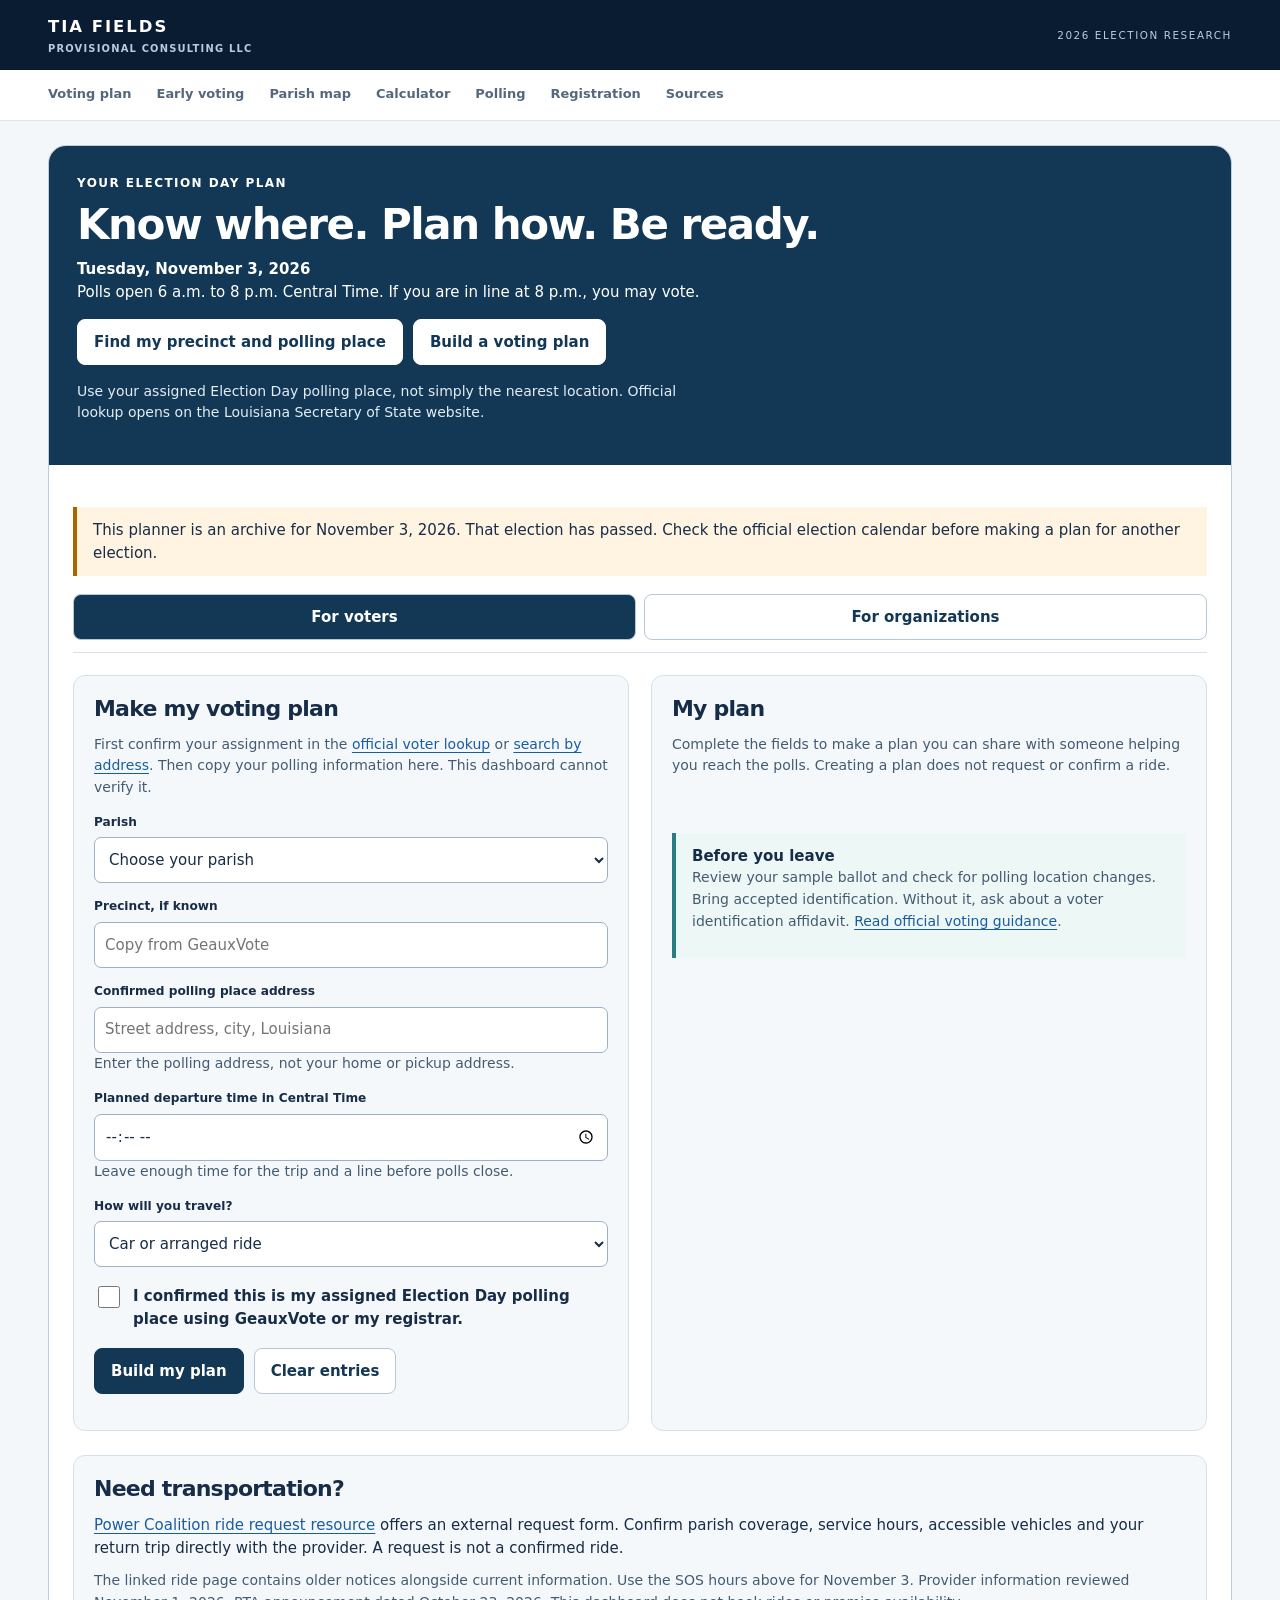
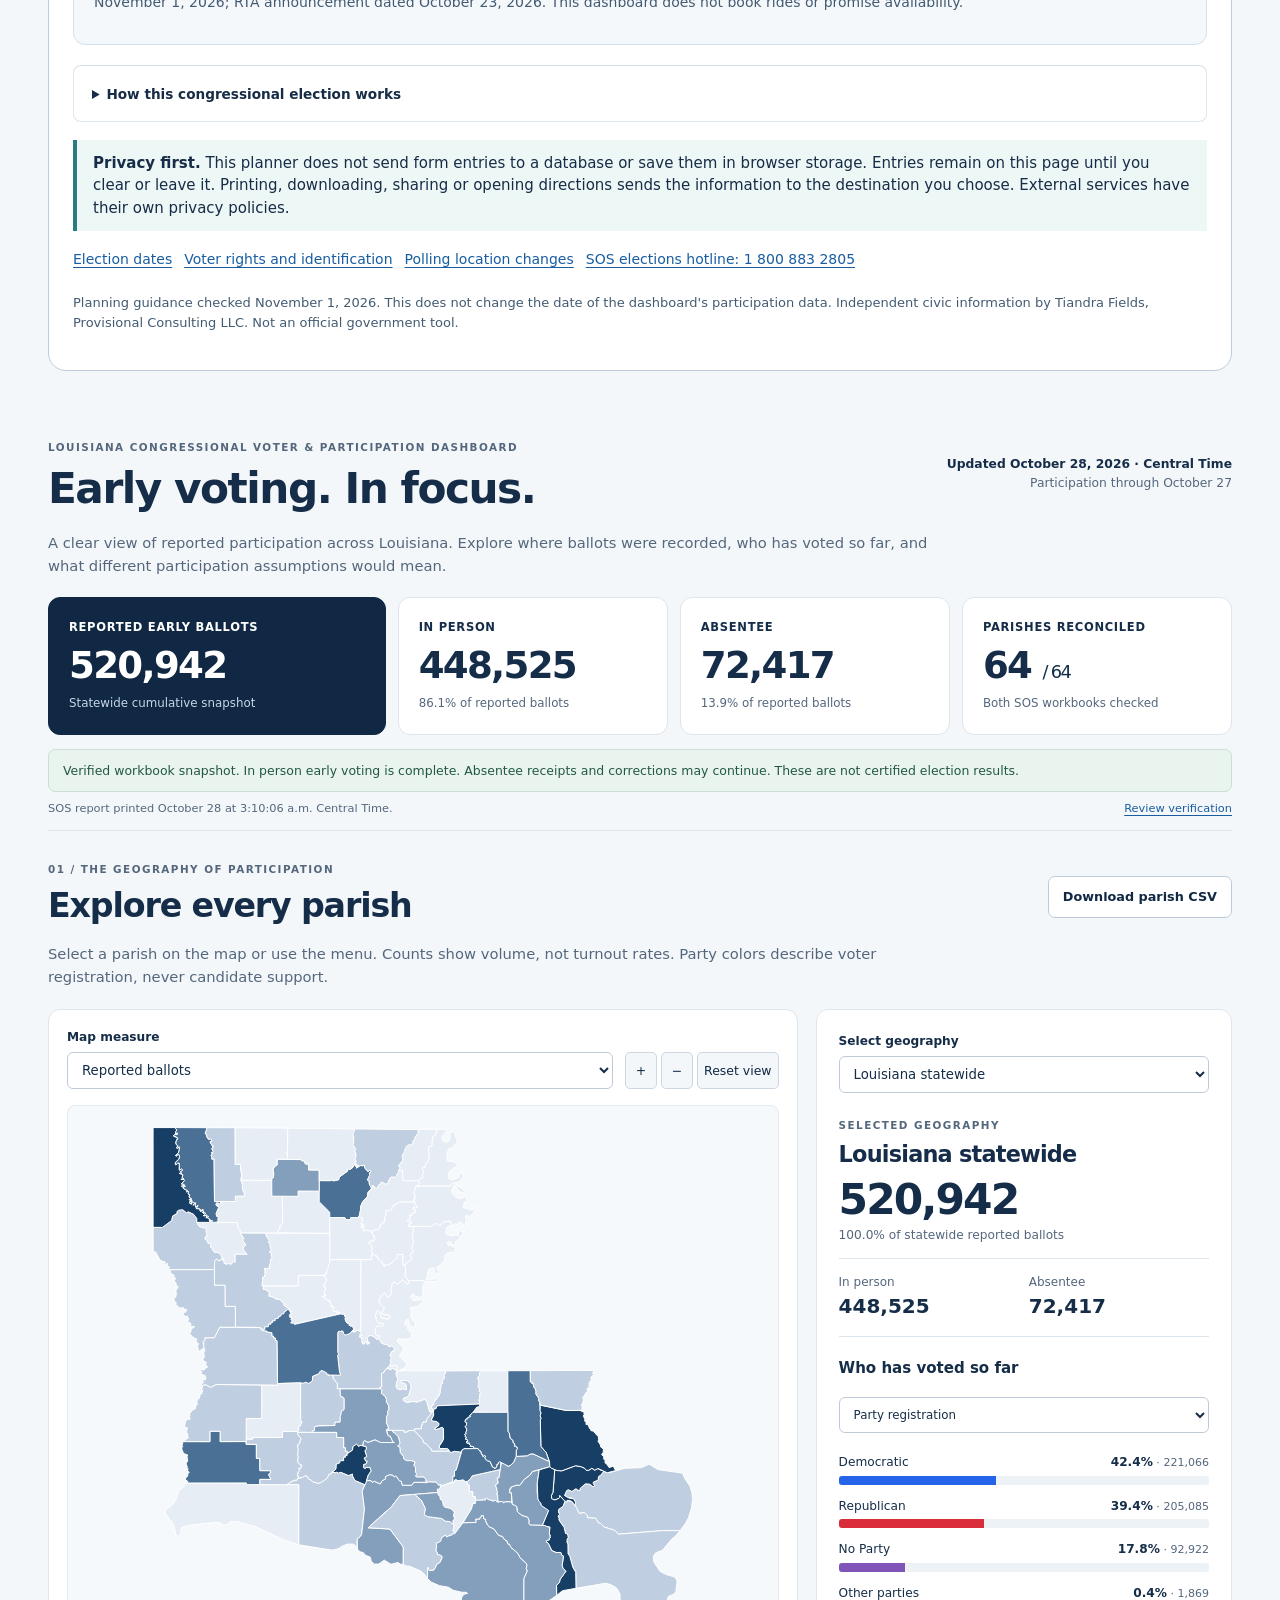
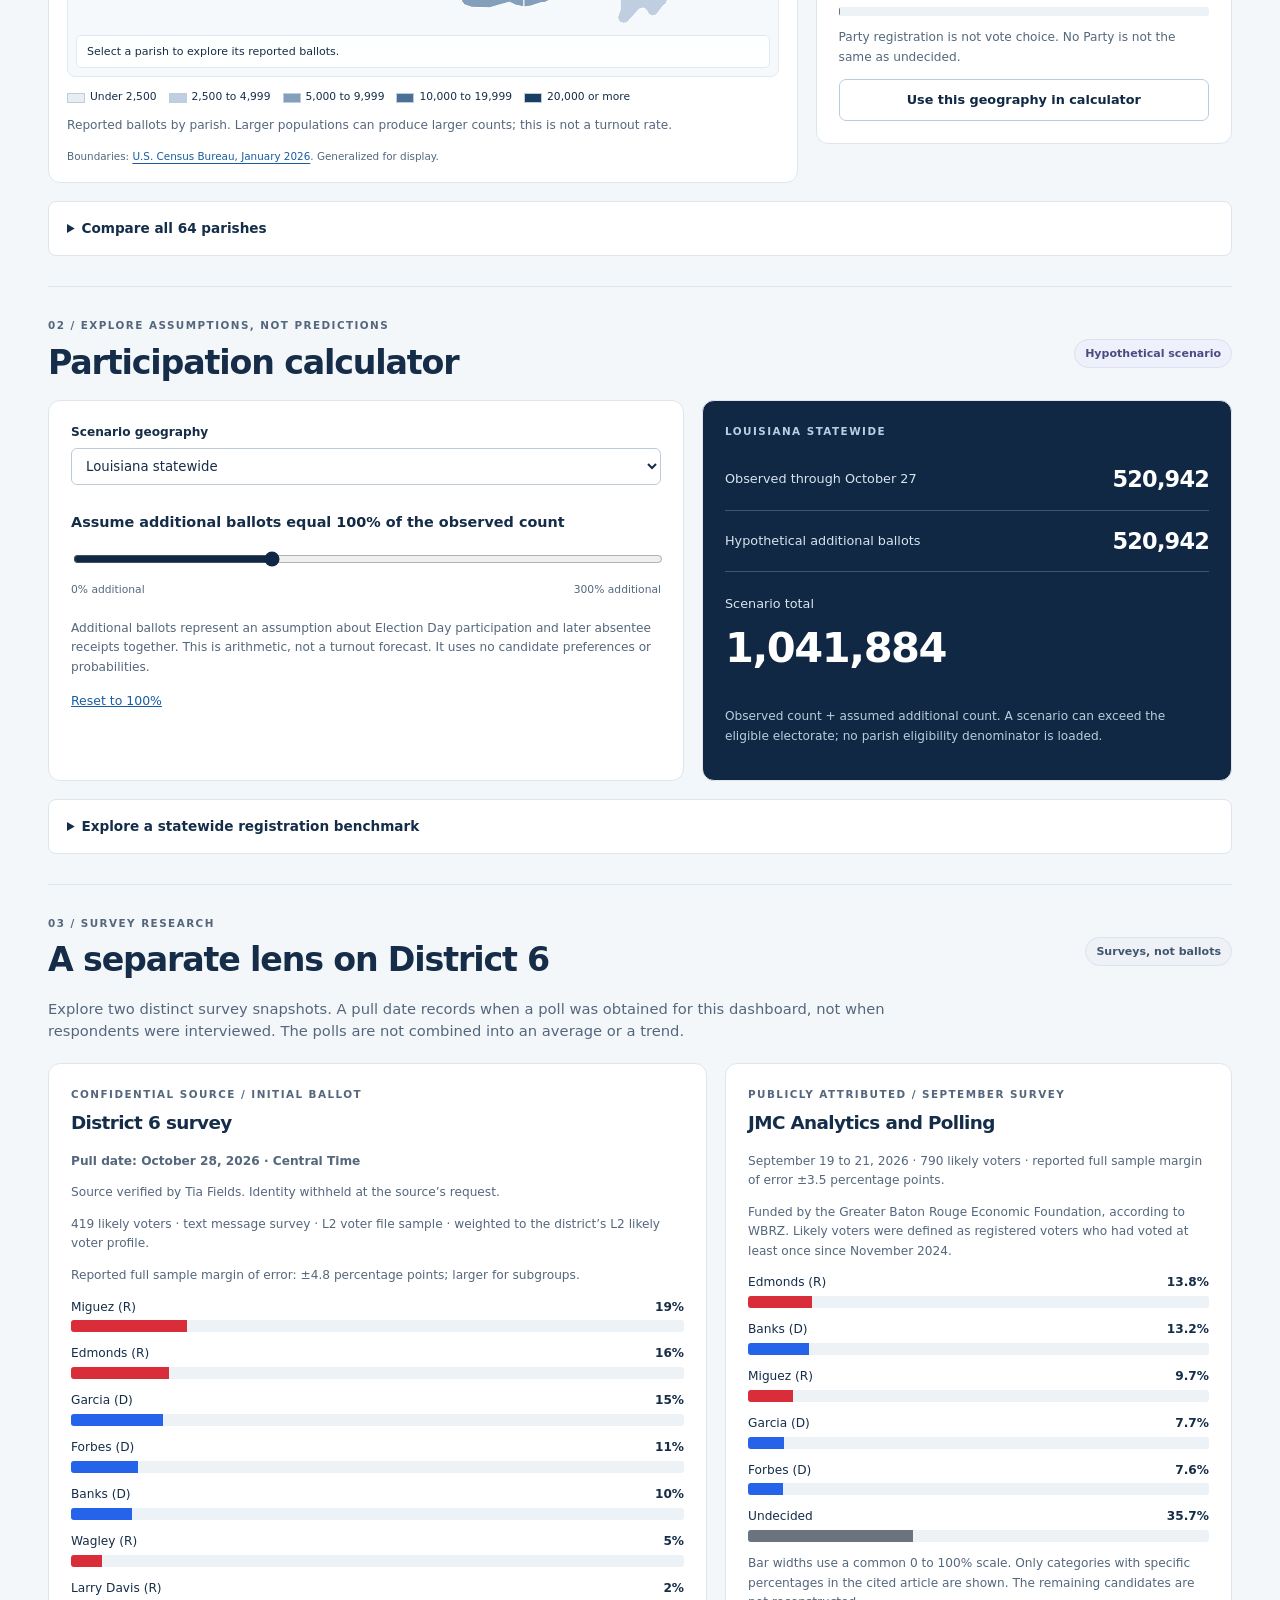
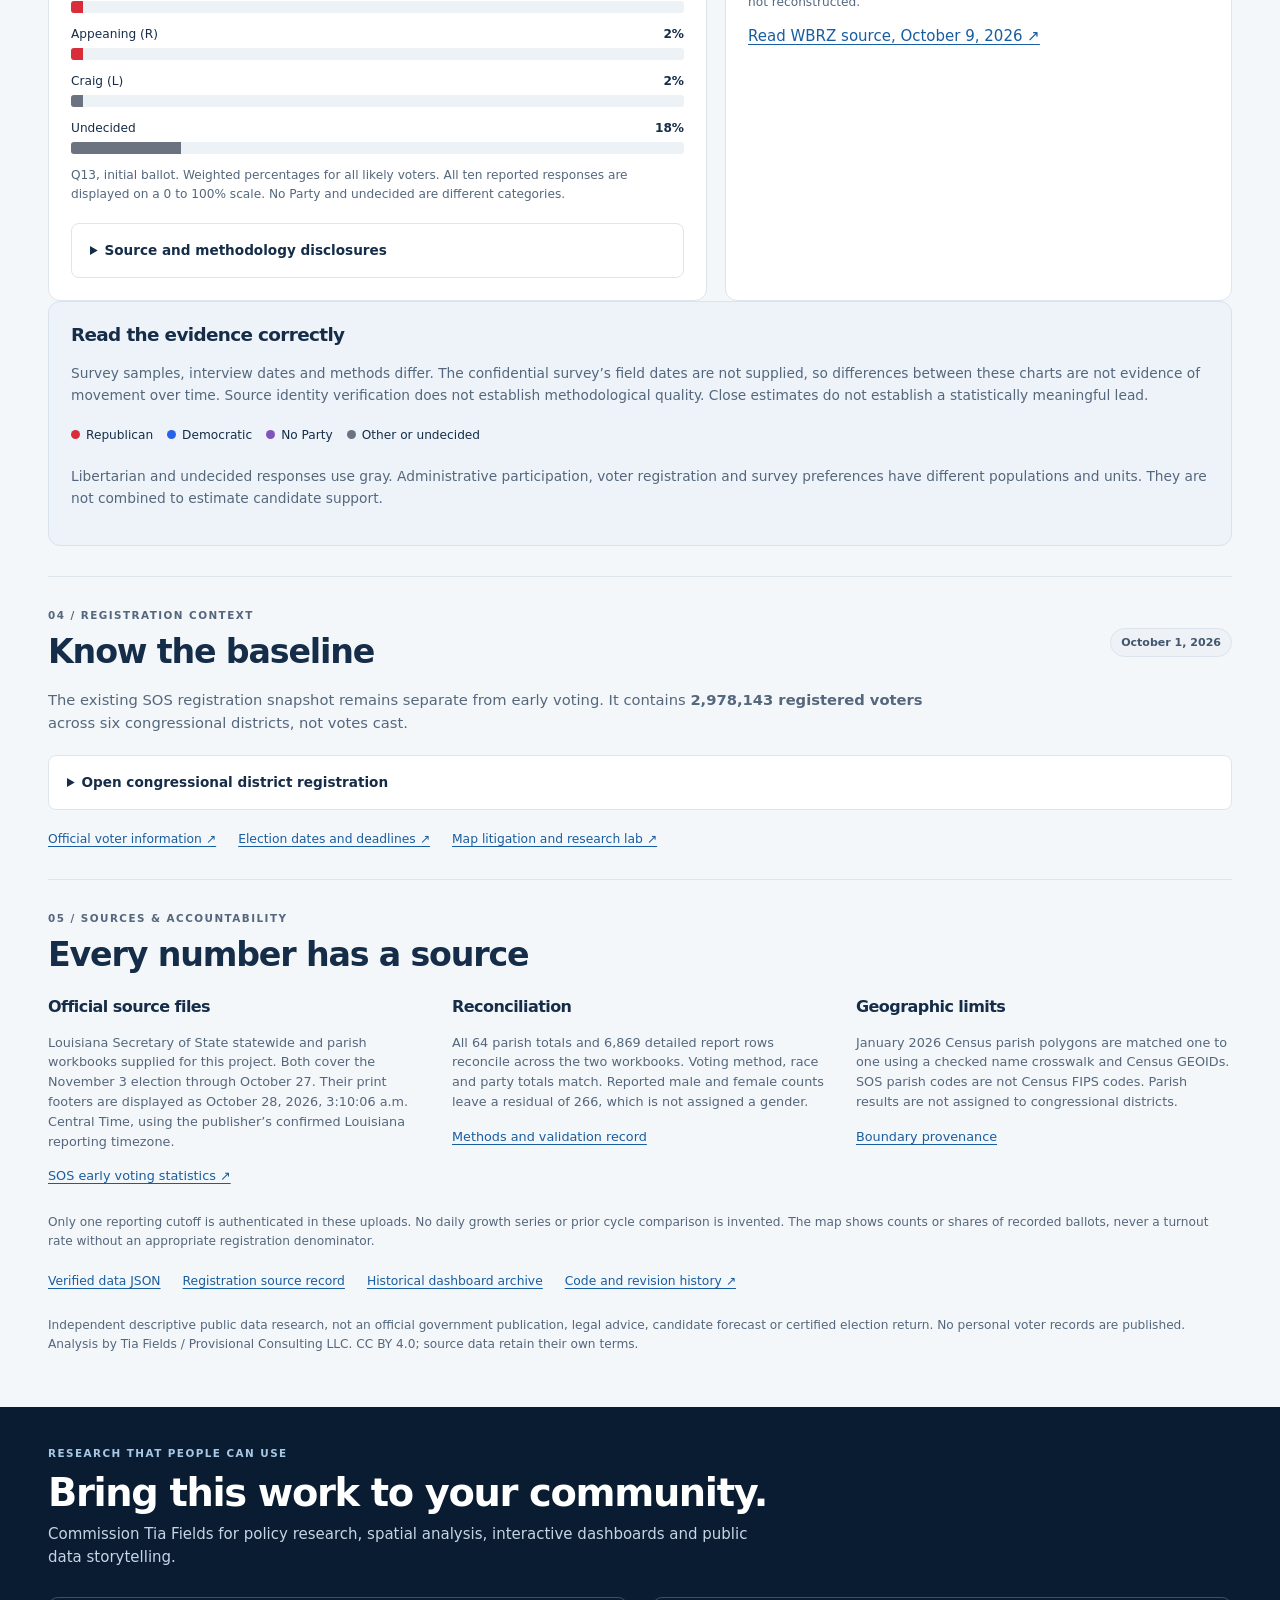
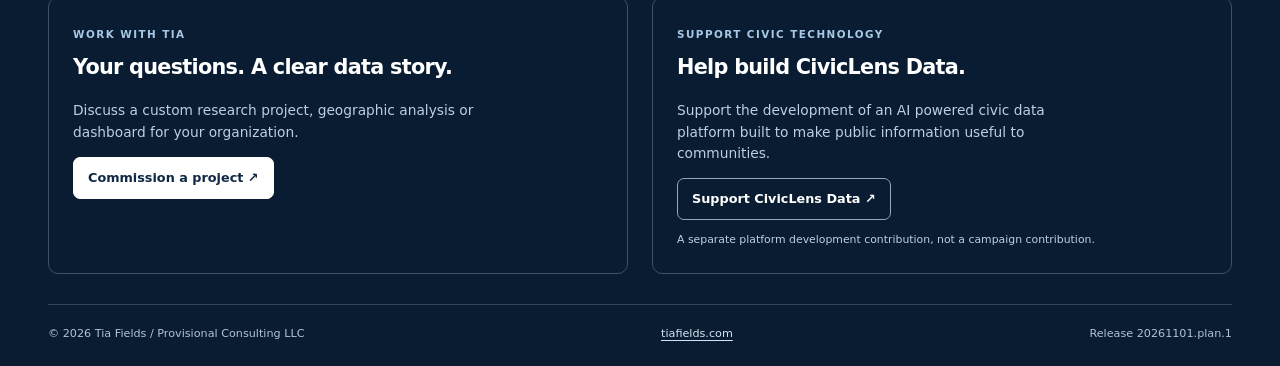
==== commit b2a325c8: "Connect parish voting planner, official polling lookup and clearer participation wording" ====
--- a/index.html
+++ b/index.html
@@ -3,19 +3,21 @@
 <head>
 <meta charset="utf-8"><meta name="viewport" content="width=device-width,initial-scale=1">
 <meta name="description" content="Louisiana early voting participation, parish maps, scenarios and congressional polling research by Tia Fields, Provisional Consulting LLC.">
-<meta name="author" content="Tia Fields / Provisional Consulting LLC"><meta name="dashboard-release" content="20261028-poll3">
+<meta name="author" content="Tia Fields / Provisional Consulting LLC"><meta name="dashboard-release" content="20261101-plan1">
 <title>Louisiana Election Intelligence | Tia Fields</title>
 <link rel="stylesheet" href="assets/dashboard-v20261028.css?v=20261028-poll3">
 <script defer src="assets/dashboard-v20261028.js?v=20261028-poll3"></script>
+<script defer src="assets/voting-plan-20261101.js?v=20261101-plan1"></script>
 </head>
 <body>
 <a class="skip" href="#main">Skip to dashboard</a>
 <header class="masthead"><div class="wrap masthead-row"><a class="brand" href="https://www.tiafields.com/">TIA FIELDS <span>PROVISIONAL CONSULTING LLC</span></a><span class="edition">2026 ELECTION RESEARCH</span></div></header>
-<nav class="nav" aria-label="Dashboard navigation"><div class="wrap nav-inner"><a href="#early-voting">Early voting</a><a href="#parish-map">Parish map</a><a href="#calculator">Calculator</a><a href="#polling-research">Polling</a><a href="#registration">Registration</a><a href="#methodology">Sources</a></div></nav>
+<nav class="nav" aria-label="Dashboard navigation"><div class="wrap nav-inner"><a href="#voting-plan">Voting plan</a><a href="#early-voting">Early voting</a><a href="#parish-map">Parish map</a><a href="#calculator">Calculator</a><a href="#polling-research">Polling</a><a href="#registration">Registration</a><a href="#methodology">Sources</a></div></nav>
 <main class="wrap" id="main">
+<noscript><section class="section"><h2>Make your Election Day plan</h2><p>Tuesday, November 3, 2026. Polls open 6 a.m. to 8 p.m. Central Time. Voters in line at 8 p.m. may vote.</p><p><a class="button" href="https://voterportal.sos.la.gov/Home/VoterLogin" target="_blank" rel="noopener noreferrer">Find my precinct and polling place</a></p><p>The interactive planner requires JavaScript. The official lookup remains available. Use your assigned polling place, not simply the nearest location.</p><p><a href="https://www.sos.la.gov/elections-voting/election-dates">Official election calendar</a> | <a href="https://voterportal.sos.la.gov/Registrar">Parish registrar directory</a></p></section></noscript>
 <section id="early-voting" class="overview" aria-labelledby="page-title">
 <div class="section-heading"><div><p class="eyebrow">LOUISIANA CONGRESSIONAL VOTER &amp; PARTICIPATION DASHBOARD</p><h1 id="page-title">Early voting. In focus.</h1></div><p class="updated">Updated October 28, 2026 · Central Time<br><span>Participation through October 27</span></p></div>
-<p class="intro">A clear view of reported participation across Louisiana. Explore where ballots were recorded, the composition of the electorate, and what different participation assumptions would mean.</p>
+<p class="intro">A clear view of reported participation across Louisiana. Explore where ballots were recorded, who has voted so far, and what different participation assumptions would mean.</p>
 <div class="metrics" aria-label="Verified statewide participation"><article class="metric featured"><span class="metric-label">Reported early ballots</span><strong id="ev-total">520,942</strong><span>Statewide cumulative snapshot</span></article><article class="metric"><span class="metric-label">In person</span><strong id="ev-inperson">448,525</strong><span id="inperson-share">86.1% of reported ballots</span></article><article class="metric"><span class="metric-label">Absentee</span><strong id="ev-absentee">72,417</strong><span id="absentee-share">13.9% of reported ballots</span></article><article class="metric"><span class="metric-label">Parishes reconciled</span><strong>64 <small>/ 64</small></strong><span>Both SOS workbooks checked</span></article></div>
 <p class="verification" id="data-status" role="status">Verified workbook snapshot. In person early voting is complete. Absentee receipts and corrections may continue. These are not certified election results.</p>
 <div class="snapshot-line"><span>SOS report printed October 28 at 3:10:06 a.m. Central Time.</span><a href="#methodology">Review verification</a></div>
@@ -27,7 +29,7 @@
 <div class="explorer"><div class="map-card"><div class="map-toolbar"><div><label for="map-metric">Map measure</label><select id="map-metric"><option value="total">Reported ballots</option><option value="in_person_share">In person share</option><option value="absentee_share">Absentee share</option><option value="democratic">Democratic registration share</option><option value="republican">Republican registration share</option><option value="no_party">No Party registration share</option><option value="black_share">Black voter share</option></select></div><div class="zoom-controls" aria-label="Map controls"><button id="zoom-in" aria-label="Zoom in">+</button><button id="zoom-out" aria-label="Zoom out">−</button><button id="map-reset">Reset view</button></div></div>
 <div class="map-frame"><svg id="map-svg" viewBox="0 0 800 660" aria-labelledby="map-svg-title map-svg-desc" role="group"><title id="map-svg-title">Louisiana parish participation map</title><desc id="map-svg-desc">Select a parish with a pointer or keyboard. The parish menu provides the same information. Zoom controls and dragging adjust the view.</desc><g id="map-shapes"></g></svg><p id="map-loading" role="status">Loading verified parish boundaries…</p><p class="map-readout" id="map-readout" aria-live="polite">Select a parish to explore its reported ballots.</p></div>
 <div id="map-legend" class="legend" aria-label="Map legend"></div><p class="fine" id="metric-description">Reported ballots by parish. Larger populations can produce larger counts; this is not a turnout rate.</p><p class="attribution">Boundaries: <a href="https://tigerweb.geo.census.gov/arcgis/rest/services/TIGERweb/State_County/MapServer/19" target="_blank" rel="noopener noreferrer">U.S. Census Bureau, January 2026</a>. Generalized for display.</p></div>
-<aside class="selection-card" aria-labelledby="selection-title"><label for="parish-select">Select geography</label><select id="parish-select" disabled><option value="state">Louisiana statewide</option></select><p class="eyebrow selected-label">SELECTED GEOGRAPHY</p><h3 id="selection-title">Louisiana statewide</h3><div class="selection-total" id="selected-total">520,942</div><p class="fine" id="selected-share">100% of statewide reported ballots</p><div class="method-pair"><div><span>In person</span><strong id="selected-inperson">448,525</strong></div><div><span>Absentee</span><strong id="selected-absentee">72,417</strong></div></div><div class="mini-heading"><h4>Electorate composition</h4><select id="composition" aria-label="Composition measure"><option value="party">Party registration</option><option value="race">Reported race</option><option value="method">Voting method</option></select></div><div id="composition-bars" class="bar-list"></div><p class="fine" id="composition-note">Party registration is not vote choice. No Party is not the same as undecided.</p><button class="button secondary wide" id="use-in-calculator" disabled>Use this geography in calculator</button></aside></div>
+<aside class="selection-card" aria-labelledby="selection-title"><label for="parish-select">Select geography</label><select id="parish-select" disabled><option value="state">Louisiana statewide</option></select><p class="eyebrow selected-label">SELECTED GEOGRAPHY</p><h3 id="selection-title">Louisiana statewide</h3><div class="selection-total" id="selected-total">520,942</div><p class="fine" id="selected-share">100% of statewide reported ballots</p><div class="method-pair"><div><span>In person</span><strong id="selected-inperson">448,525</strong></div><div><span>Absentee</span><strong id="selected-absentee">72,417</strong></div></div><div class="mini-heading"><h4>Who has voted so far</h4><select id="composition" aria-label="Composition measure"><option value="party">Party registration</option><option value="race">Reported race</option><option value="method">Voting method</option></select></div><div id="composition-bars" class="bar-list"></div><p class="fine" id="composition-note">Party registration is not vote choice. No Party is not the same as undecided.</p><button class="button secondary wide" id="use-in-calculator" disabled>Use this geography in calculator</button></aside></div>
 <details class="table-details"><summary>Compare all 64 parishes</summary><div class="table-tools"><div><label for="parish-search">Search parish</label><input id="parish-search" type="search" placeholder="Enter a parish name"></div><div><label for="parish-sort">Sort table</label><select id="parish-sort"><option value="total">Most reported ballots</option><option value="name">Parish name</option><option value="absentee">Highest absentee share</option></select></div><p id="table-count" role="status"></p></div><div class="table-scroll"><table><caption>Parish reported participation through October 27, 2026</caption><thead><tr><th scope="col">Parish</th><th scope="col">Reported ballots</th><th scope="col">In person</th><th scope="col">Absentee</th><th scope="col">Dem %</th><th scope="col">Rep %</th><th scope="col">No Party %</th></tr></thead><tbody id="parish-table"></tbody></table></div></details>
 </section>
 <section id="calculator" class="section" aria-labelledby="calculator-title"><div class="section-heading"><div><p class="eyebrow">02 / EXPLORE ASSUMPTIONS, NOT PREDICTIONS</p><h2 id="calculator-title">Participation calculator</h2></div><span class="badge">Hypothetical scenario</span></div>
@@ -65,5 +67,5 @@
 <section id="registration" class="section" aria-labelledby="registration-title"><div class="section-heading"><div><p class="eyebrow">04 / REGISTRATION CONTEXT</p><h2 id="registration-title">Know the baseline</h2></div><span class="badge neutral">October 1, 2026</span></div><p class="section-intro">The existing SOS registration snapshot remains separate from early voting. It contains <strong>2,978,143 registered voters</strong> across six congressional districts, not votes cast.</p><details><summary>Open congressional district registration</summary><div id="district-cards" class="district-grid"></div><p class="fine">The official October subtotals put 632,478 of 933,052 Black registrants outside District 2, or 67.79%. The earlier whole parish estimate of 81% is withdrawn. This is a registration finding, not a candidate or turnout finding.</p></details><div class="resource-row"><a href="https://voterportal.sos.la.gov/" target="_blank" rel="noopener noreferrer">Official voter information ↗</a><a href="https://www.sos.la.gov/elections-voting/election-dates" target="_blank" rel="noopener noreferrer">Election dates and deadlines ↗</a><a href="https://tiandrafields-arch.github.io/louisiana-congressional-participation-lab/" target="_blank" rel="noopener noreferrer">Map litigation and research lab ↗</a></div></section>
 <section id="methodology" class="section methods" aria-labelledby="methods-title"><p class="eyebrow">05 / SOURCES &amp; ACCOUNTABILITY</p><h2 id="methods-title">Every number has a source</h2><div class="methods-grid"><article><h3>Official source files</h3><p>Louisiana Secretary of State statewide and parish workbooks supplied for this project. Both cover the November 3 election through October 27. Their print footers are displayed as October 28, 2026, 3:10:06 a.m. Central Time, using the publisher’s confirmed Louisiana reporting timezone.</p><a href="https://www.sos.la.gov/elections-voting/early-voting-statistics-parish" target="_blank" rel="noopener noreferrer">SOS early voting statistics ↗</a></article><article><h3>Reconciliation</h3><p>All 64 parish totals and 6,869 detailed report rows reconcile across the two workbooks. Voting method, race and party totals match. Reported male and female counts leave a residual of 266, which is not assigned a gender.</p><a href="docs/EARLY_VOTING_METHODS.md">Methods and validation record</a></article><article><h3>Geographic limits</h3><p>January 2026 Census parish polygons are matched one to one using a checked name crosswalk and Census GEOIDs. SOS parish codes are not Census FIPS codes. Parish results are not assigned to congressional districts.</p><a href="data/boundary_source.json">Boundary provenance</a></article></div><p class="fine">Only one reporting cutoff is authenticated in these uploads. No daily growth series or prior cycle comparison is invented. The map shows counts or shares of recorded ballots, never a turnout rate without an appropriate registration denominator.</p><div class="resource-row"><a href="data/processed/early_voting_2026.json">Verified data JSON</a><a href="docs/REGISTRATION_UPDATE_2026-10-01.md">Registration source record</a><a href="archive/redistricting_dashboard_legacy_2026-10-21.html">Historical dashboard archive</a><a href="https://github.com/tiandrafields-arch/redistricting-dashboard---LA">Code and revision history ↗</a></div><p class="fine">Independent descriptive public data research, not an official government publication, legal advice, candidate forecast or certified election return. No personal voter records are published. Analysis by Tia Fields / Provisional Consulting LLC. CC BY 4.0; source data retain their own terms.</p></section>
 </main>
-<footer id="commission"><div class="wrap commission-inner"><p class="eyebrow">RESEARCH THAT PEOPLE CAN USE</p><h2>Bring this work to your community.</h2><p class="commission-intro">Commission Tia Fields for policy research, spatial analysis, interactive dashboards and public data storytelling.</p><div class="commission-grid"><article><span class="eyebrow">WORK WITH TIA</span><h3>Your questions. A clear data story.</h3><p>Discuss a custom research project, geographic analysis or dashboard for your organization.</p><a class="button light" href="https://www.tiafields.com/engage" target="_blank" rel="noopener noreferrer">Commission a project ↗</a></article><article><span class="eyebrow">SUPPORT CIVIC TECHNOLOGY</span><h3>Help build CivicLens Data.</h3><p>Support the development of an AI powered civic data platform built to make public information useful to communities.</p><a class="button outline-light" href="https://civiclensdata.com/" target="_blank" rel="noopener noreferrer">Support CivicLens Data ↗</a><p class="support-note">A separate platform development contribution, not a campaign contribution.</p></article></div><div class="footer-base"><span>© 2026 Tia Fields / Provisional Consulting LLC</span><a href="https://www.tiafields.com/">tiafields.com</a><span>Release 20261028.poll.3</span></div></div></footer>
-</body></html>
+<footer id="commission"><div class="wrap commission-inner"><p class="eyebrow">RESEARCH THAT PEOPLE CAN USE</p><h2>Bring this work to your community.</h2><p class="commission-intro">Commission Tia Fields for policy research, spatial analysis, interactive dashboards and public data storytelling.</p><div class="commission-grid"><article><span class="eyebrow">WORK WITH TIA</span><h3>Your questions. A clear data story.</h3><p>Discuss a custom research project, geographic analysis or dashboard for your organization.</p><a class="button light" href="https://www.tiafields.com/engage" target="_blank" rel="noopener noreferrer">Commission a project ↗</a></article><article><span class="eyebrow">SUPPORT CIVIC TECHNOLOGY</span><h3>Help build CivicLens Data.</h3><p>Support the development of an AI powered civic data platform built to make public information useful to communities.</p><a class="button outline-light" href="https://civiclensdata.com/" target="_blank" rel="noopener noreferrer">Support CivicLens Data ↗</a><p class="support-note">A separate platform development contribution, not a campaign contribution.</p></article></div><div class="footer-base"><span>© 2026 Tia Fields / Provisional Consulting LLC</span><a href="https://www.tiafields.com/">tiafields.com</a><span>Release 20261101.plan.1</span></div></div></footer>
+</body></html>
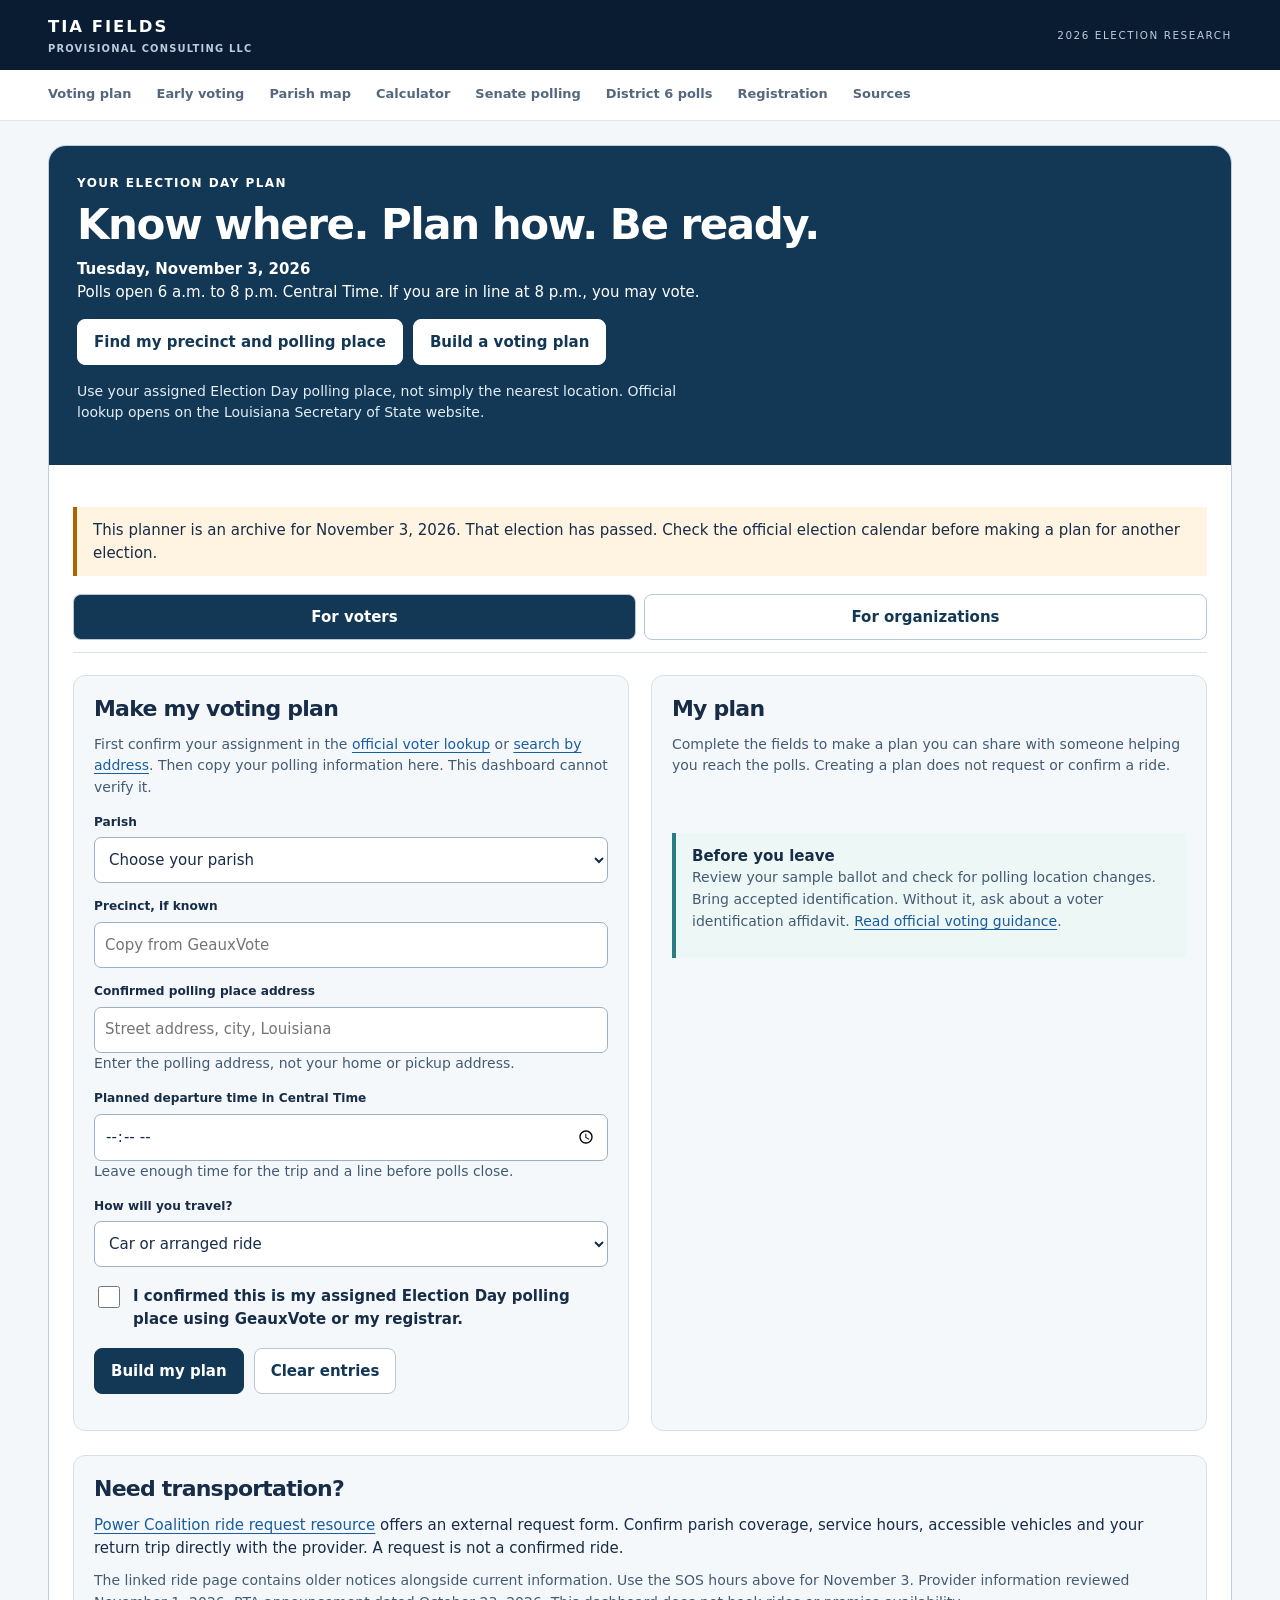
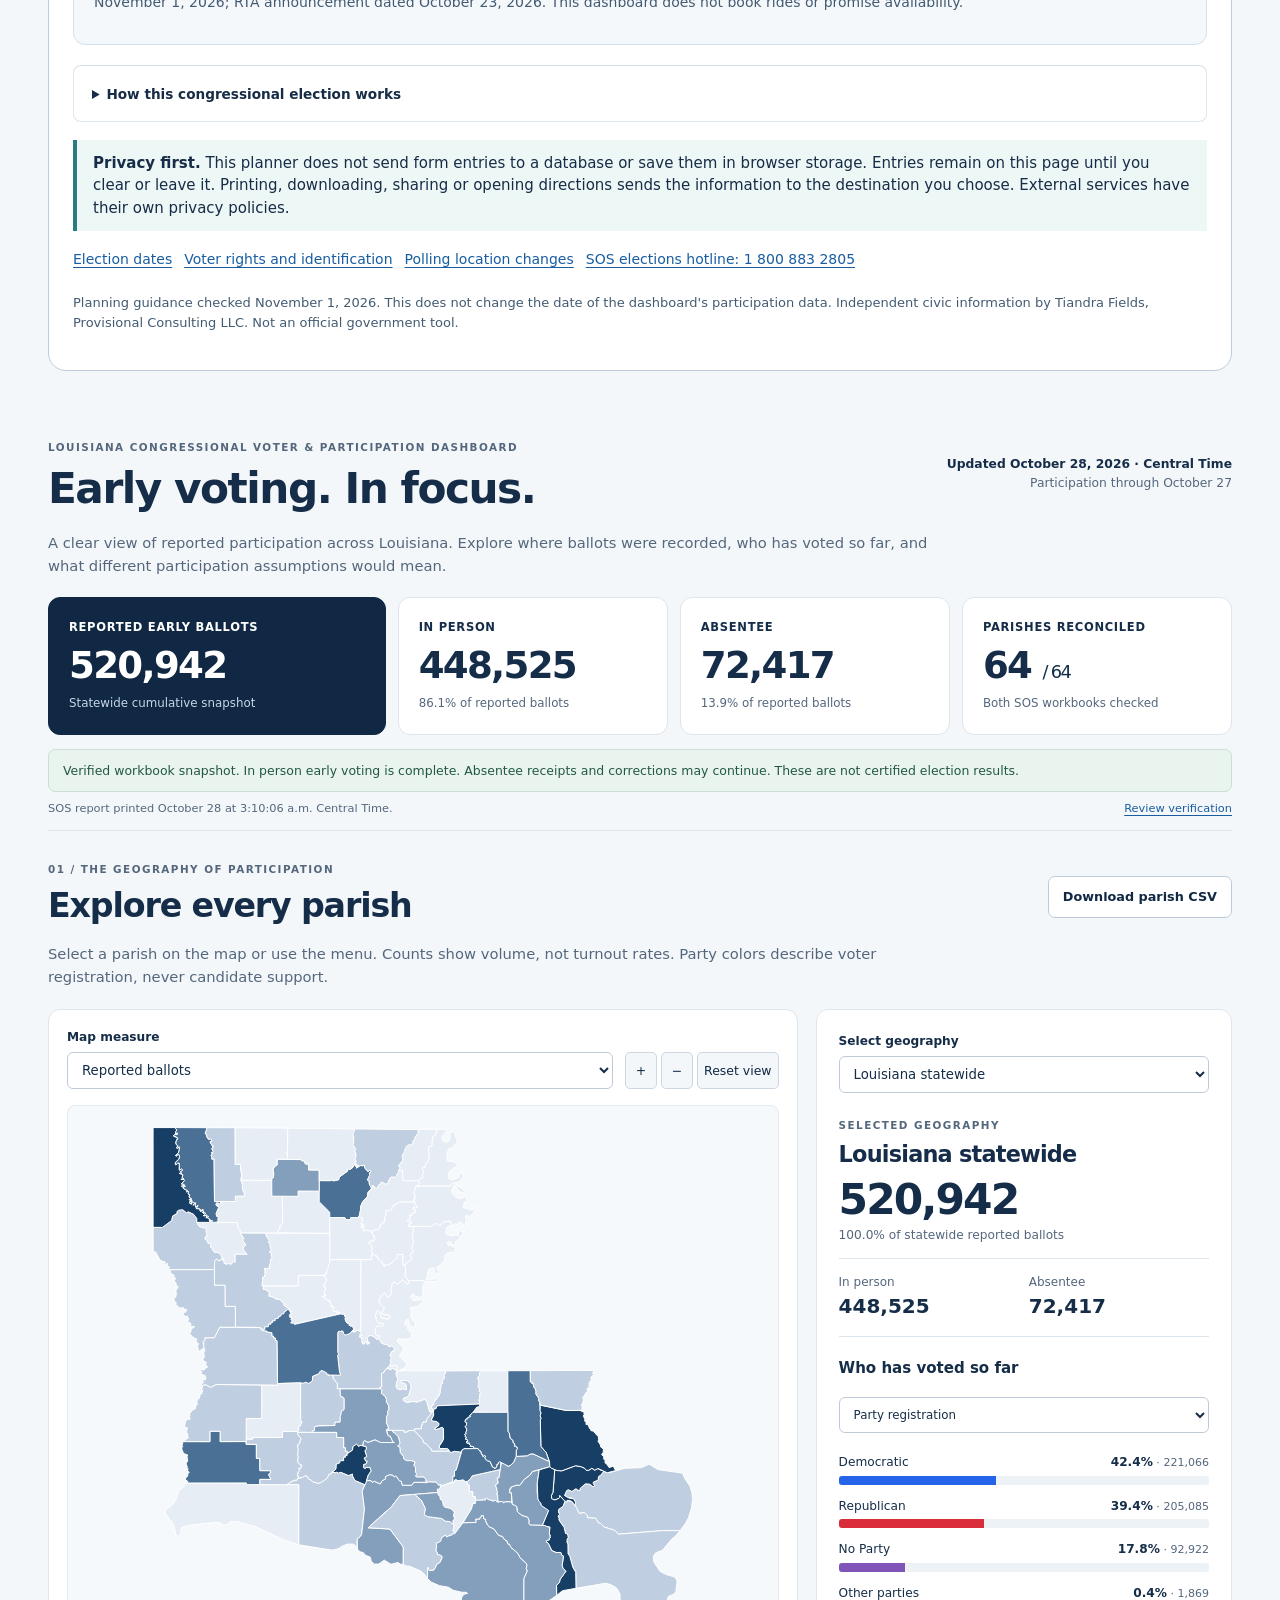
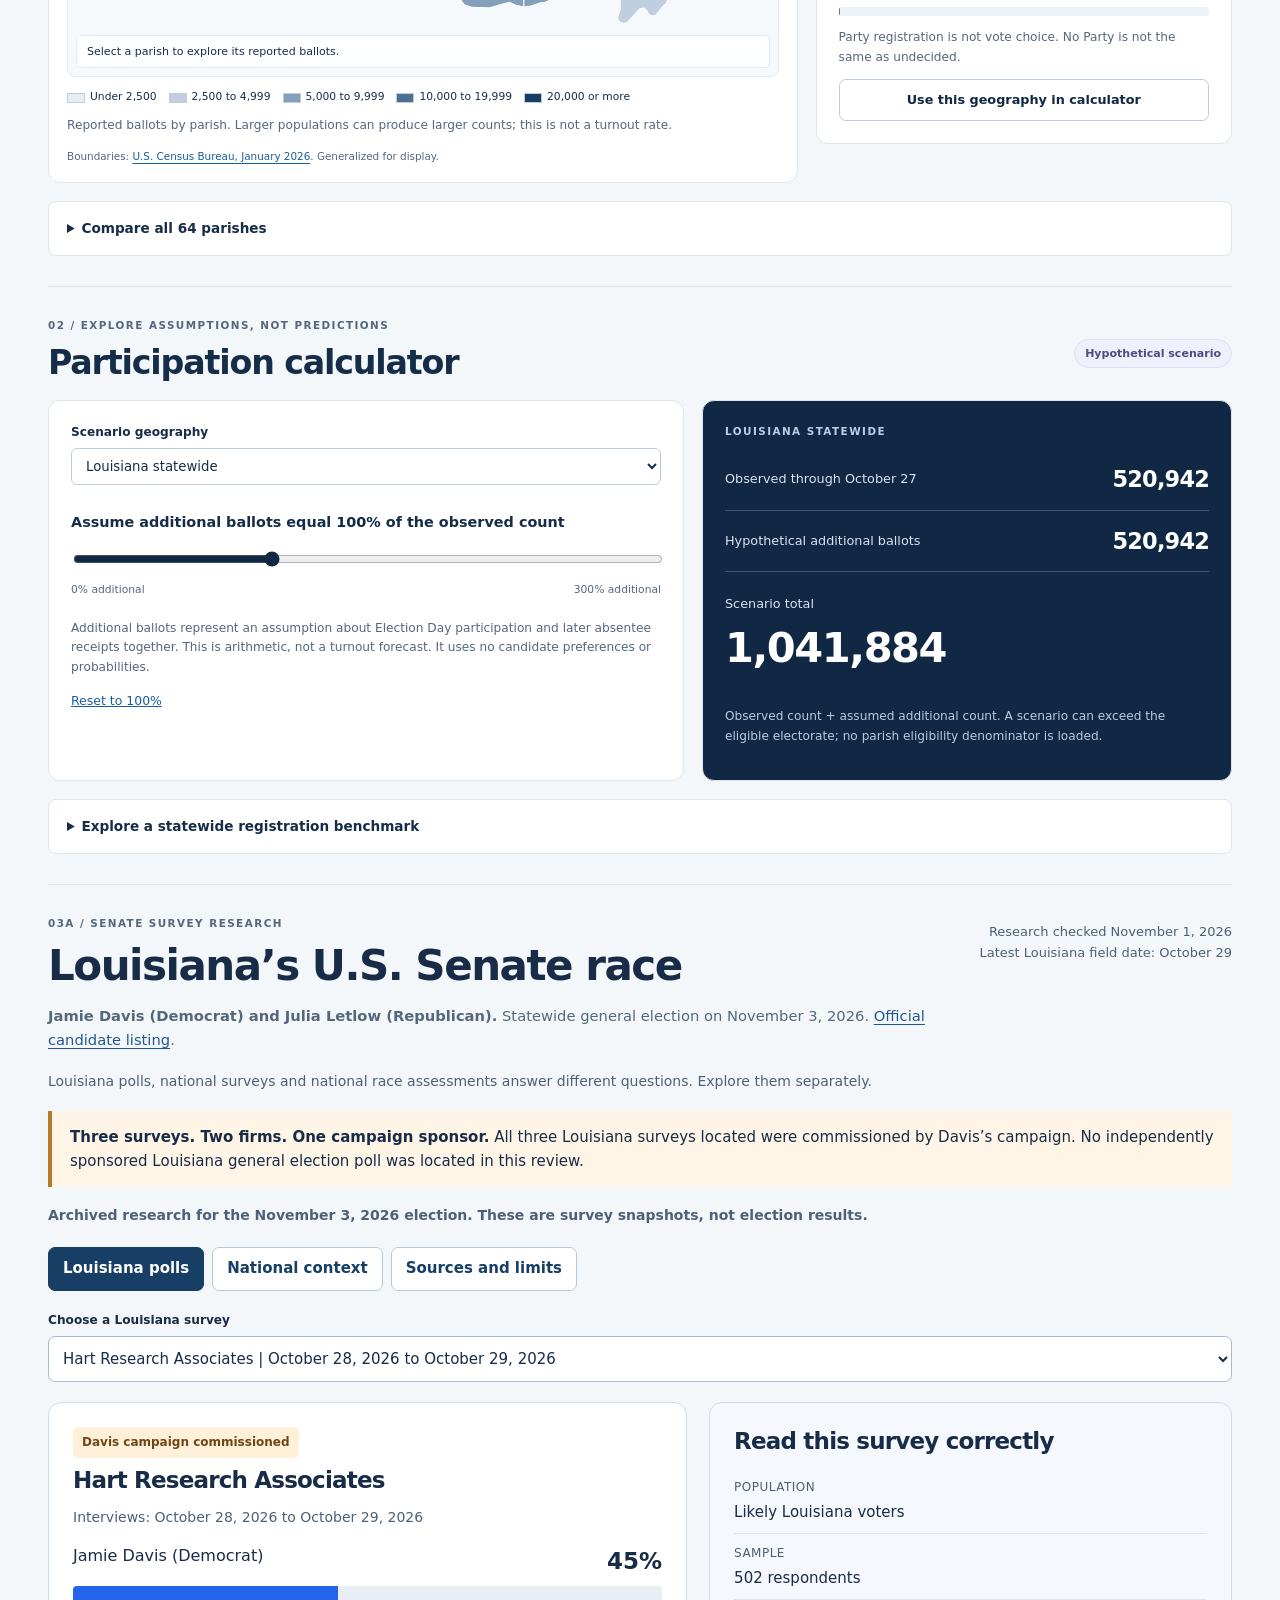
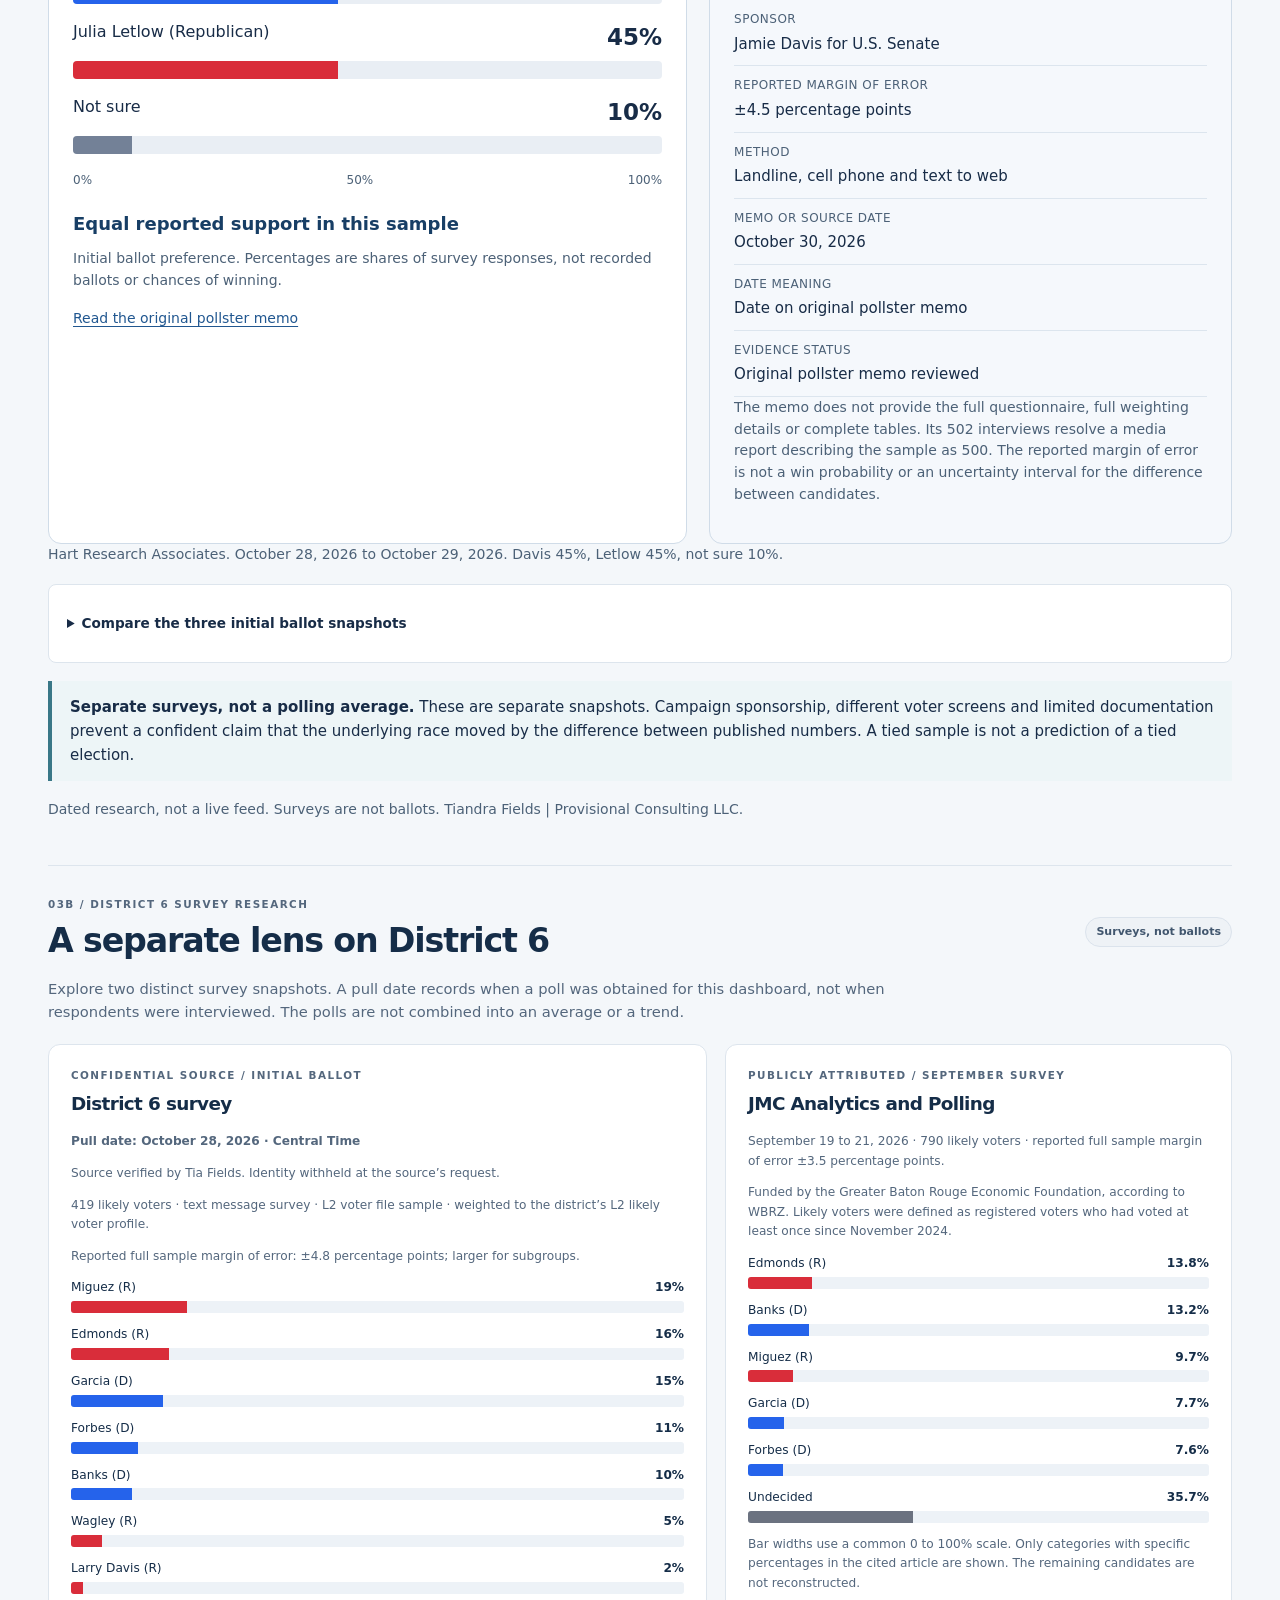
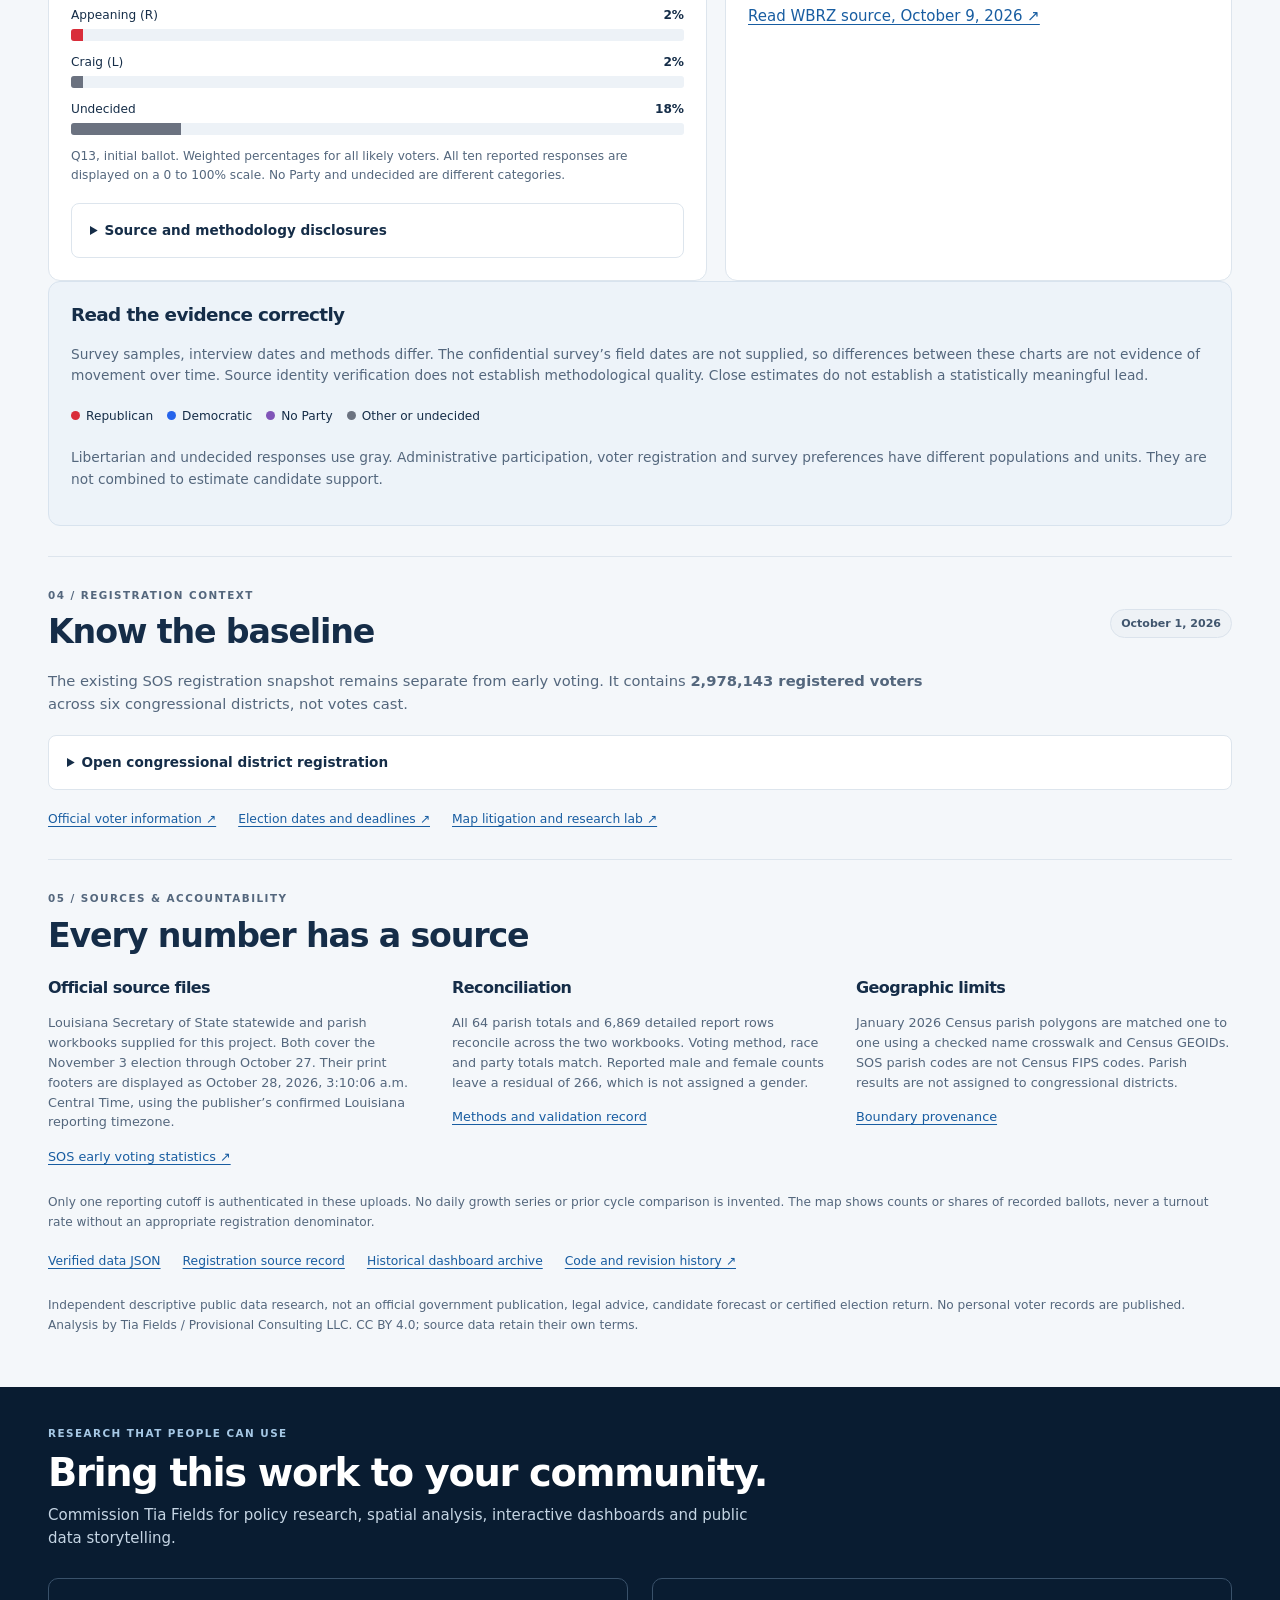
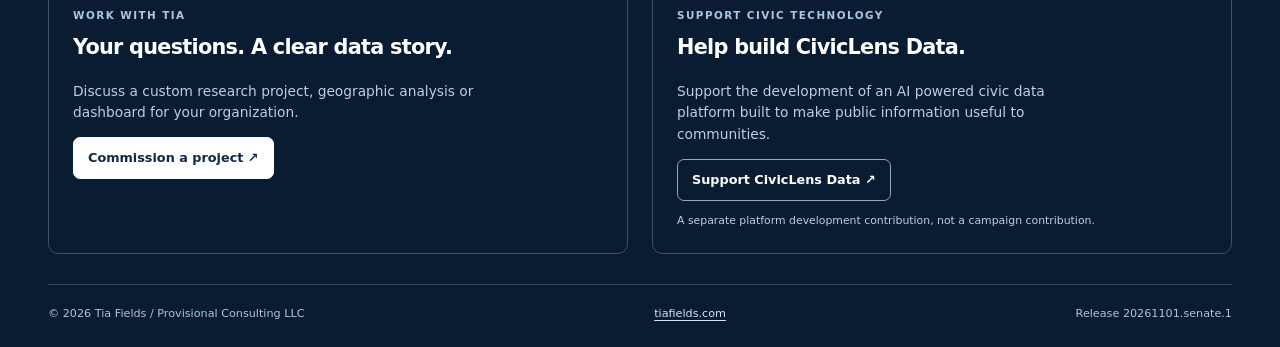
==== commit fc4dcf57: "Connect Senate research above District 6 and retain accessible source fallback" ====
--- a/index.html
+++ b/index.html
@@ -3,11 +3,12 @@
 <head>
 <meta charset="utf-8"><meta name="viewport" content="width=device-width,initial-scale=1">
 <meta name="description" content="Louisiana early voting participation, parish maps, scenarios and congressional polling research by Tia Fields, Provisional Consulting LLC.">
-<meta name="author" content="Tia Fields / Provisional Consulting LLC"><meta name="dashboard-release" content="20261101-plan1">
+<meta name="author" content="Tia Fields / Provisional Consulting LLC"><meta name="dashboard-release" content="20261101-senate1">
 <title>Louisiana Election Intelligence | Tia Fields</title>
 <link rel="stylesheet" href="assets/dashboard-v20261028.css?v=20261028-poll3">
 <script defer src="assets/dashboard-v20261028.js?v=20261028-poll3"></script>
 <script defer src="assets/voting-plan-20261101.js?v=20261101-plan1"></script>
+<script defer src="assets/senate-research-20261101.js?v=20261101-senate1"></script>
 </head>
 <body>
 <a class="skip" href="#main">Skip to dashboard</a>
@@ -35,8 +36,9 @@
 <section id="calculator" class="section" aria-labelledby="calculator-title"><div class="section-heading"><div><p class="eyebrow">02 / EXPLORE ASSUMPTIONS, NOT PREDICTIONS</p><h2 id="calculator-title">Participation calculator</h2></div><span class="badge">Hypothetical scenario</span></div>
 <div class="calculator-grid"><div class="panel"><label for="calculator-geography">Scenario geography</label><select id="calculator-geography" disabled><option value="state">Louisiana statewide</option></select><label class="range-label" for="additional-rate">Assume additional ballots equal <output id="additional-label">100%</output> of the observed count</label><input id="additional-rate" type="range" min="0" max="300" step="5" value="100" aria-describedby="calculator-help"><div class="range-ends"><span>0% additional</span><span>300% additional</span></div><p class="fine" id="calculator-help">Additional ballots represent an assumption about Election Day participation and later absentee receipts together. This is arithmetic, not a turnout forecast. It uses no candidate preferences or probabilities.</p><button class="text-button" id="reset-scenario">Reset to 100%</button></div><div class="scenario-results" aria-live="polite"><p class="eyebrow" id="scenario-geography">LOUISIANA STATEWIDE</p><div><span>Observed through October 27</span><strong id="scenario-observed">520,942</strong></div><div><span>Hypothetical additional ballots</span><strong id="scenario-additional">520,942</strong></div><div class="scenario-answer"><span>Scenario total</span><strong id="scenario-total">1,041,884</strong></div><p class="fine">Observed count + assumed additional count. A scenario can exceed the eligible electorate; no parish eligibility denominator is loaded.</p></div></div>
 <details class="benchmark"><summary>Explore a statewide registration benchmark</summary><p>This separate example uses the October 1 baseline of 2,978,143 registered voters. That snapshot predates the final registration deadline and is not an election certified denominator.</p><label for="ev-scenario">Assumed statewide participation: <output id="ev-scenario-rate">50%</output></label><input id="ev-scenario" type="range" min="20" max="90" step="5" value="50"><p><strong id="ev-scenario-total">1,489,072</strong> illustrative participants statewide. <span id="benchmark-additional"></span></p></details></section>
+<noscript><section id="senate-research" class="section"><p class="eyebrow">03A / SENATE SURVEY RESEARCH</p><h2>Louisiana’s U.S. Senate race</h2><p>Research checked November 1, 2026. Jamie Davis and Julia Letlow are candidates in the November 3 statewide general election.</p><p>Hart Research interviewed 502 likely Louisiana voters October 28 to 29. The initial ballot result was 45% Davis, 45% Letlow and 10% not sure, with a reported margin of error of ±4.5 percentage points. Davis’s campaign commissioned the survey. This is not an election result or a forecast.</p><p><a href="https://cms.bayouprogressive.com/wp-content/uploads/2026/10/10.30-Poll-memo.pdf">Read the original October Hart memo</a> | <a href="data/processed/polling_senate_2026-11-01.json">Download the research data</a> | <a href="docs/SENATE_POLLING_20261101.md">Sources and limitations</a></p><p>Enable JavaScript to compare the three Louisiana surveys and view national polling context separately.</p></section></noscript>
 <section id="polling-research" class="section" aria-labelledby="polling-title">
-<div class="section-heading"><div><p class="eyebrow">03 / SURVEY RESEARCH</p><h2 id="polling-title">A separate lens on District 6</h2></div><span class="badge neutral">Surveys, not ballots</span></div>
+<div class="section-heading"><div><p class="eyebrow">03B / DISTRICT 6 SURVEY RESEARCH</p><h2 id="polling-title">A separate lens on District 6</h2></div><span class="badge neutral">Surveys, not ballots</span></div>
 <p class="section-intro">Explore two distinct survey snapshots. A pull date records when a poll was obtained for this dashboard, not when respondents were interviewed. The polls are not combined into an average or a trend.</p>
 <div class="poll-grid">
 <article class="panel" id="poll-confidential" aria-labelledby="poll-confidential-title">
@@ -67,5 +69,5 @@
 <section id="registration" class="section" aria-labelledby="registration-title"><div class="section-heading"><div><p class="eyebrow">04 / REGISTRATION CONTEXT</p><h2 id="registration-title">Know the baseline</h2></div><span class="badge neutral">October 1, 2026</span></div><p class="section-intro">The existing SOS registration snapshot remains separate from early voting. It contains <strong>2,978,143 registered voters</strong> across six congressional districts, not votes cast.</p><details><summary>Open congressional district registration</summary><div id="district-cards" class="district-grid"></div><p class="fine">The official October subtotals put 632,478 of 933,052 Black registrants outside District 2, or 67.79%. The earlier whole parish estimate of 81% is withdrawn. This is a registration finding, not a candidate or turnout finding.</p></details><div class="resource-row"><a href="https://voterportal.sos.la.gov/" target="_blank" rel="noopener noreferrer">Official voter information ↗</a><a href="https://www.sos.la.gov/elections-voting/election-dates" target="_blank" rel="noopener noreferrer">Election dates and deadlines ↗</a><a href="https://tiandrafields-arch.github.io/louisiana-congressional-participation-lab/" target="_blank" rel="noopener noreferrer">Map litigation and research lab ↗</a></div></section>
 <section id="methodology" class="section methods" aria-labelledby="methods-title"><p class="eyebrow">05 / SOURCES &amp; ACCOUNTABILITY</p><h2 id="methods-title">Every number has a source</h2><div class="methods-grid"><article><h3>Official source files</h3><p>Louisiana Secretary of State statewide and parish workbooks supplied for this project. Both cover the November 3 election through October 27. Their print footers are displayed as October 28, 2026, 3:10:06 a.m. Central Time, using the publisher’s confirmed Louisiana reporting timezone.</p><a href="https://www.sos.la.gov/elections-voting/early-voting-statistics-parish" target="_blank" rel="noopener noreferrer">SOS early voting statistics ↗</a></article><article><h3>Reconciliation</h3><p>All 64 parish totals and 6,869 detailed report rows reconcile across the two workbooks. Voting method, race and party totals match. Reported male and female counts leave a residual of 266, which is not assigned a gender.</p><a href="docs/EARLY_VOTING_METHODS.md">Methods and validation record</a></article><article><h3>Geographic limits</h3><p>January 2026 Census parish polygons are matched one to one using a checked name crosswalk and Census GEOIDs. SOS parish codes are not Census FIPS codes. Parish results are not assigned to congressional districts.</p><a href="data/boundary_source.json">Boundary provenance</a></article></div><p class="fine">Only one reporting cutoff is authenticated in these uploads. No daily growth series or prior cycle comparison is invented. The map shows counts or shares of recorded ballots, never a turnout rate without an appropriate registration denominator.</p><div class="resource-row"><a href="data/processed/early_voting_2026.json">Verified data JSON</a><a href="docs/REGISTRATION_UPDATE_2026-10-01.md">Registration source record</a><a href="archive/redistricting_dashboard_legacy_2026-10-21.html">Historical dashboard archive</a><a href="https://github.com/tiandrafields-arch/redistricting-dashboard---LA">Code and revision history ↗</a></div><p class="fine">Independent descriptive public data research, not an official government publication, legal advice, candidate forecast or certified election return. No personal voter records are published. Analysis by Tia Fields / Provisional Consulting LLC. CC BY 4.0; source data retain their own terms.</p></section>
 </main>
-<footer id="commission"><div class="wrap commission-inner"><p class="eyebrow">RESEARCH THAT PEOPLE CAN USE</p><h2>Bring this work to your community.</h2><p class="commission-intro">Commission Tia Fields for policy research, spatial analysis, interactive dashboards and public data storytelling.</p><div class="commission-grid"><article><span class="eyebrow">WORK WITH TIA</span><h3>Your questions. A clear data story.</h3><p>Discuss a custom research project, geographic analysis or dashboard for your organization.</p><a class="button light" href="https://www.tiafields.com/engage" target="_blank" rel="noopener noreferrer">Commission a project ↗</a></article><article><span class="eyebrow">SUPPORT CIVIC TECHNOLOGY</span><h3>Help build CivicLens Data.</h3><p>Support the development of an AI powered civic data platform built to make public information useful to communities.</p><a class="button outline-light" href="https://civiclensdata.com/" target="_blank" rel="noopener noreferrer">Support CivicLens Data ↗</a><p class="support-note">A separate platform development contribution, not a campaign contribution.</p></article></div><div class="footer-base"><span>© 2026 Tia Fields / Provisional Consulting LLC</span><a href="https://www.tiafields.com/">tiafields.com</a><span>Release 20261101.plan.1</span></div></div></footer>
-</body></html>+<footer id="commission"><div class="wrap commission-inner"><p class="eyebrow">RESEARCH THAT PEOPLE CAN USE</p><h2>Bring this work to your community.</h2><p class="commission-intro">Commission Tia Fields for policy research, spatial analysis, interactive dashboards and public data storytelling.</p><div class="commission-grid"><article><span class="eyebrow">WORK WITH TIA</span><h3>Your questions. A clear data story.</h3><p>Discuss a custom research project, geographic analysis or dashboard for your organization.</p><a class="button light" href="https://www.tiafields.com/engage" target="_blank" rel="noopener noreferrer">Commission a project ↗</a></article><article><span class="eyebrow">SUPPORT CIVIC TECHNOLOGY</span><h3>Help build CivicLens Data.</h3><p>Support the development of an AI powered civic data platform built to make public information useful to communities.</p><a class="button outline-light" href="https://civiclensdata.com/" target="_blank" rel="noopener noreferrer">Support CivicLens Data ↗</a><p class="support-note">A separate platform development contribution, not a campaign contribution.</p></article></div><div class="footer-base"><span>© 2026 Tia Fields / Provisional Consulting LLC</span><a href="https://www.tiafields.com/">tiafields.com</a><span>Release 20261101.senate.1</span></div></div></footer>
+</body></html>
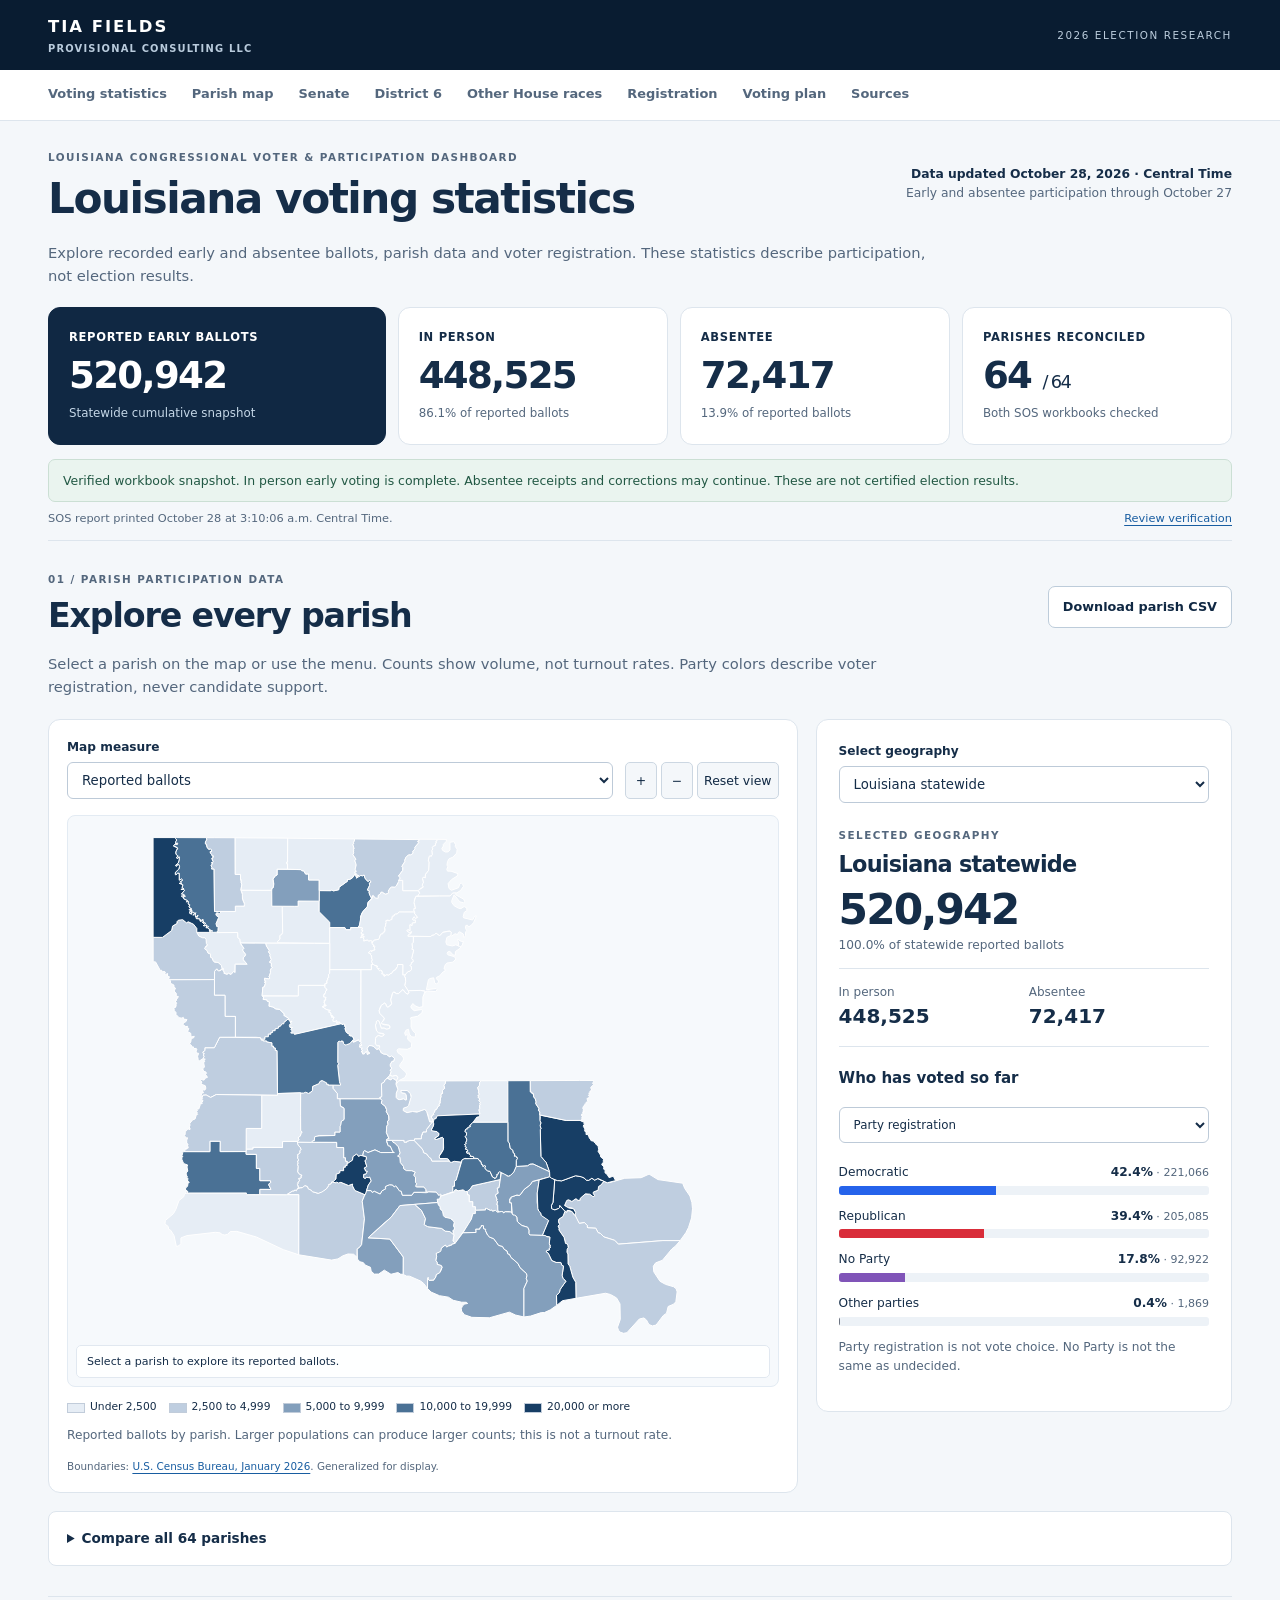
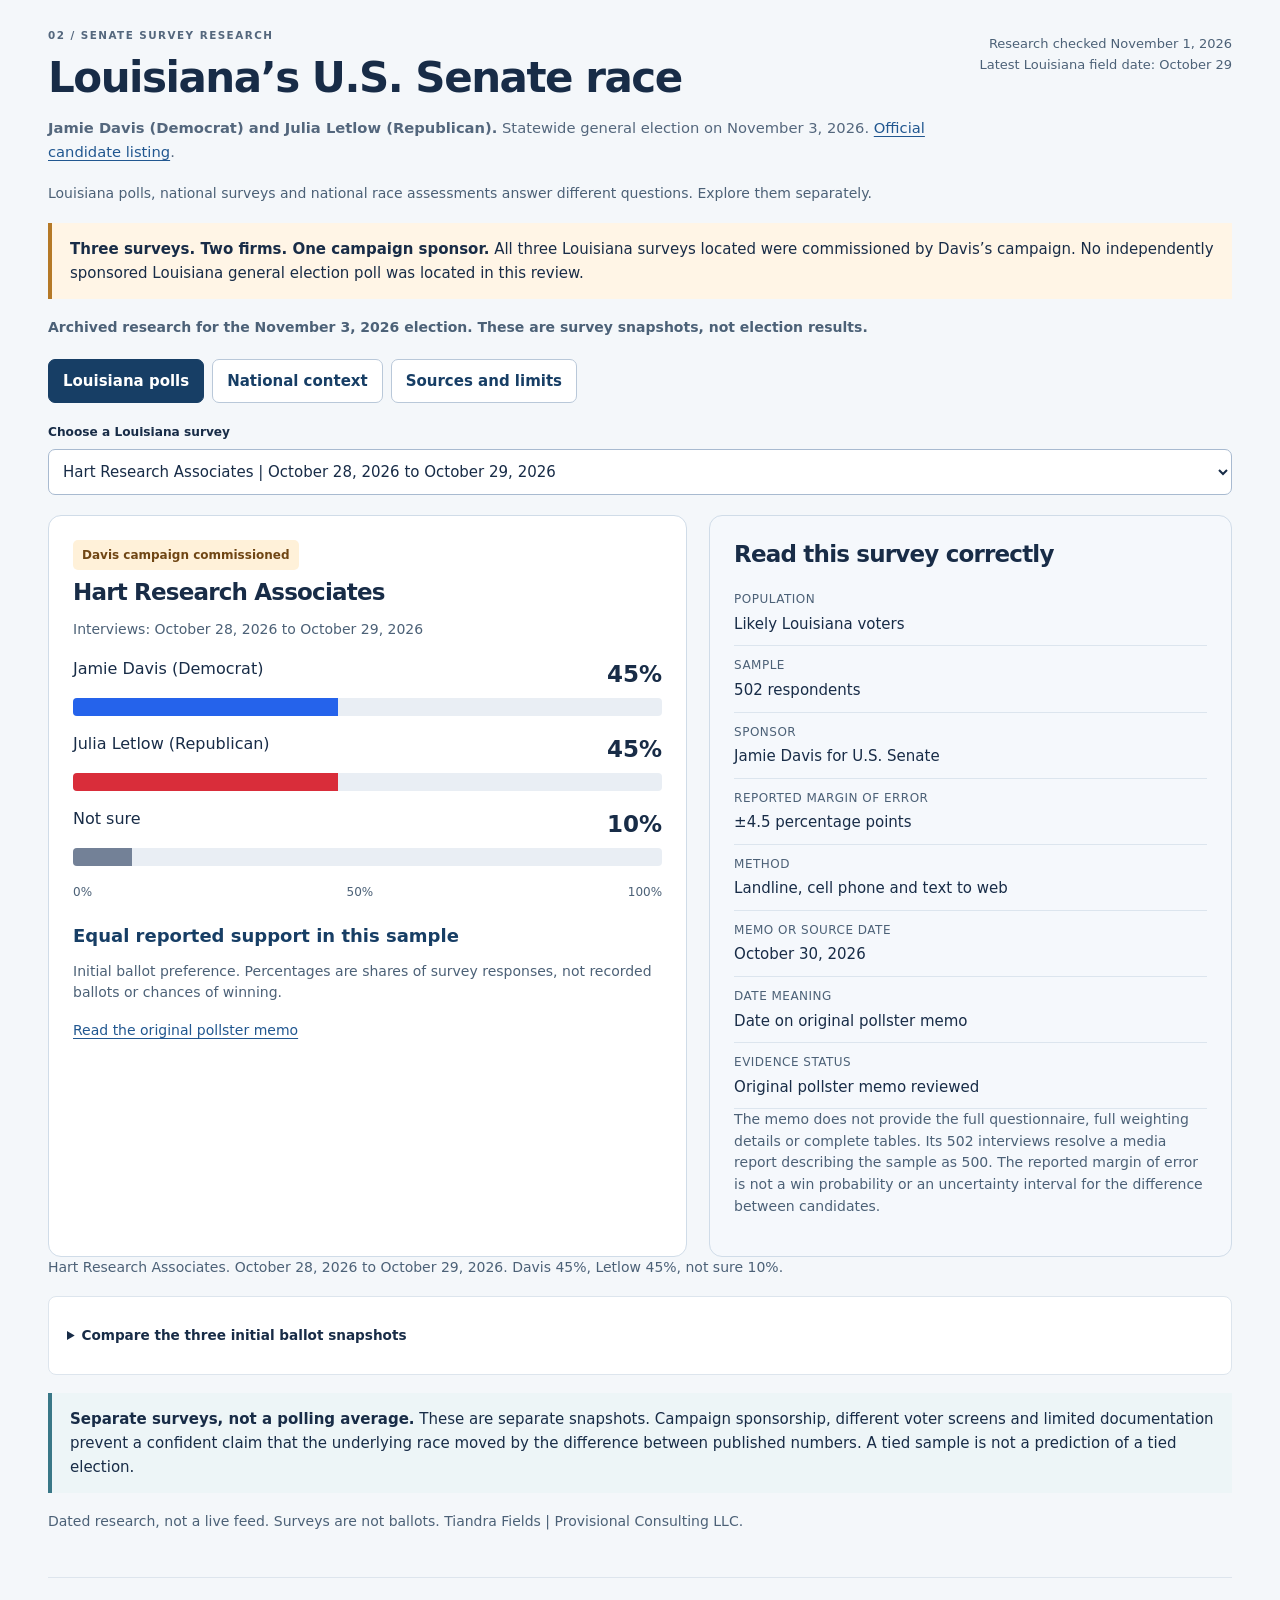
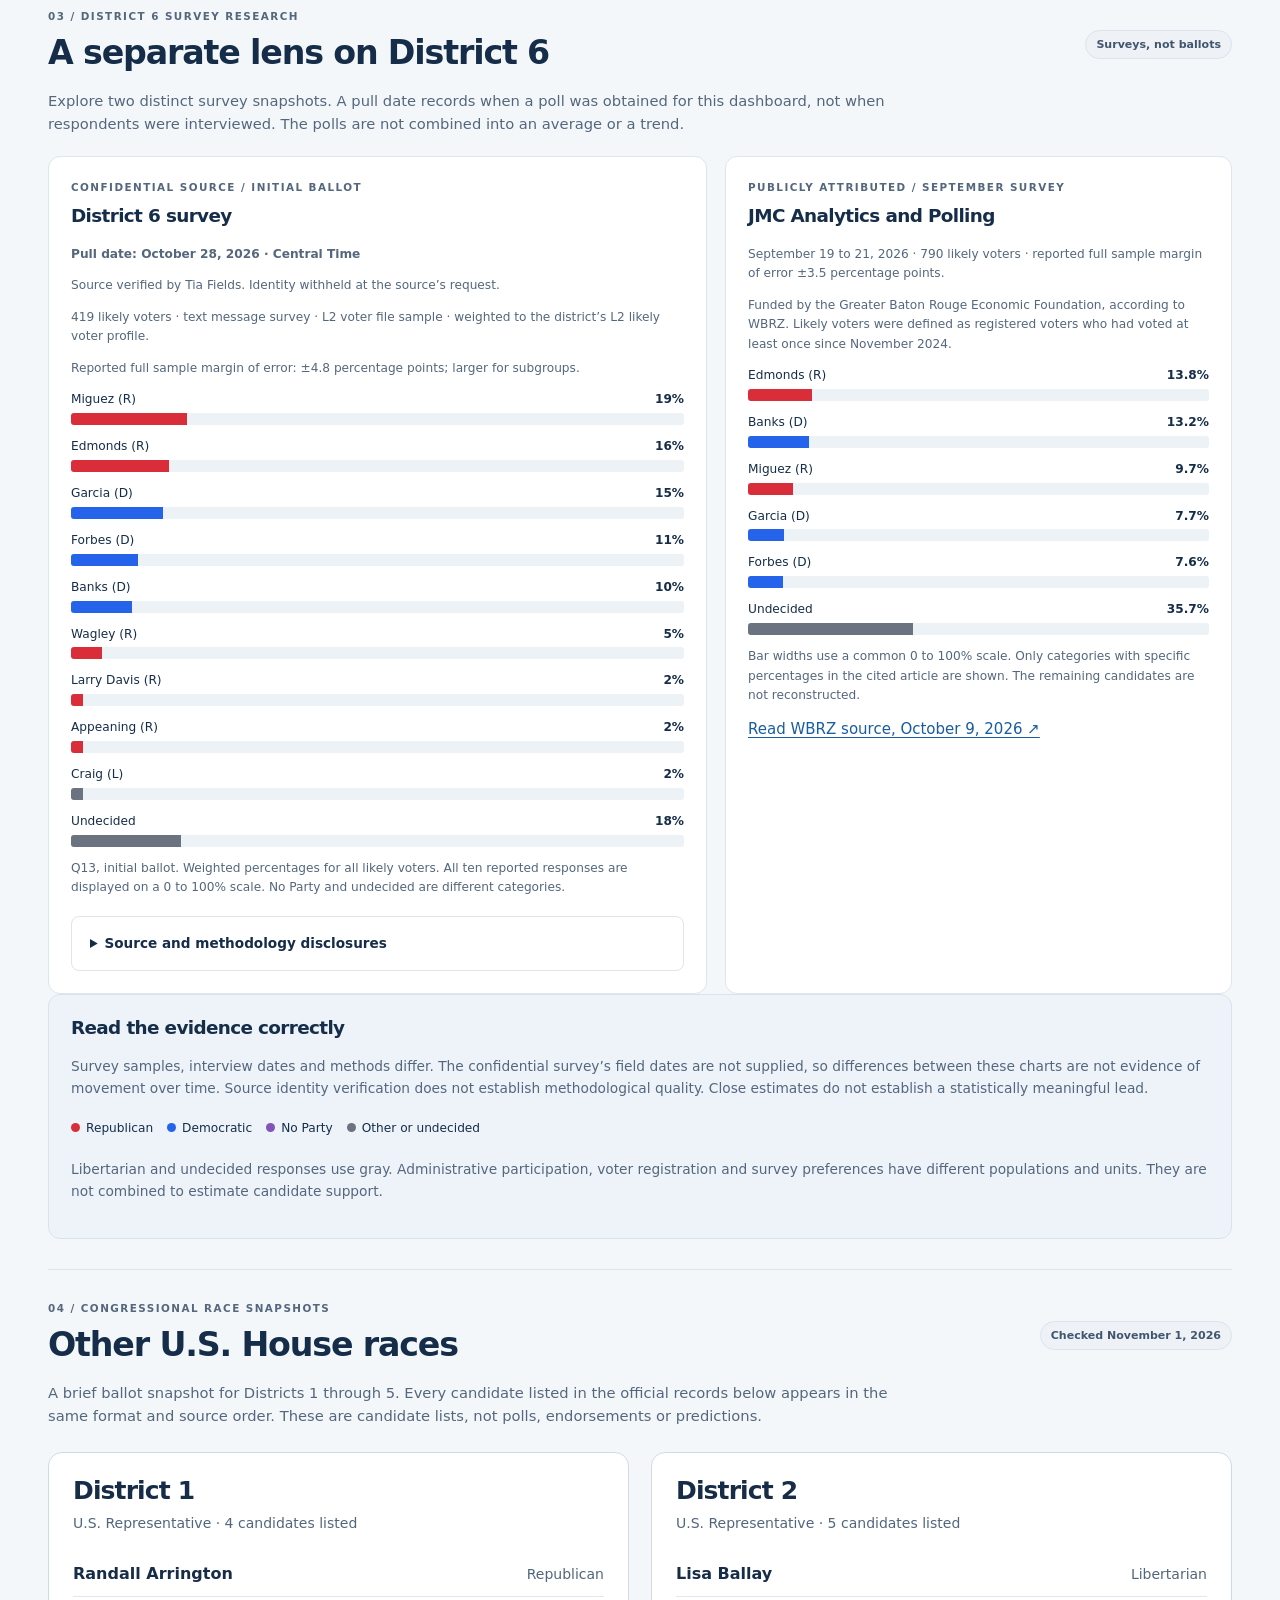
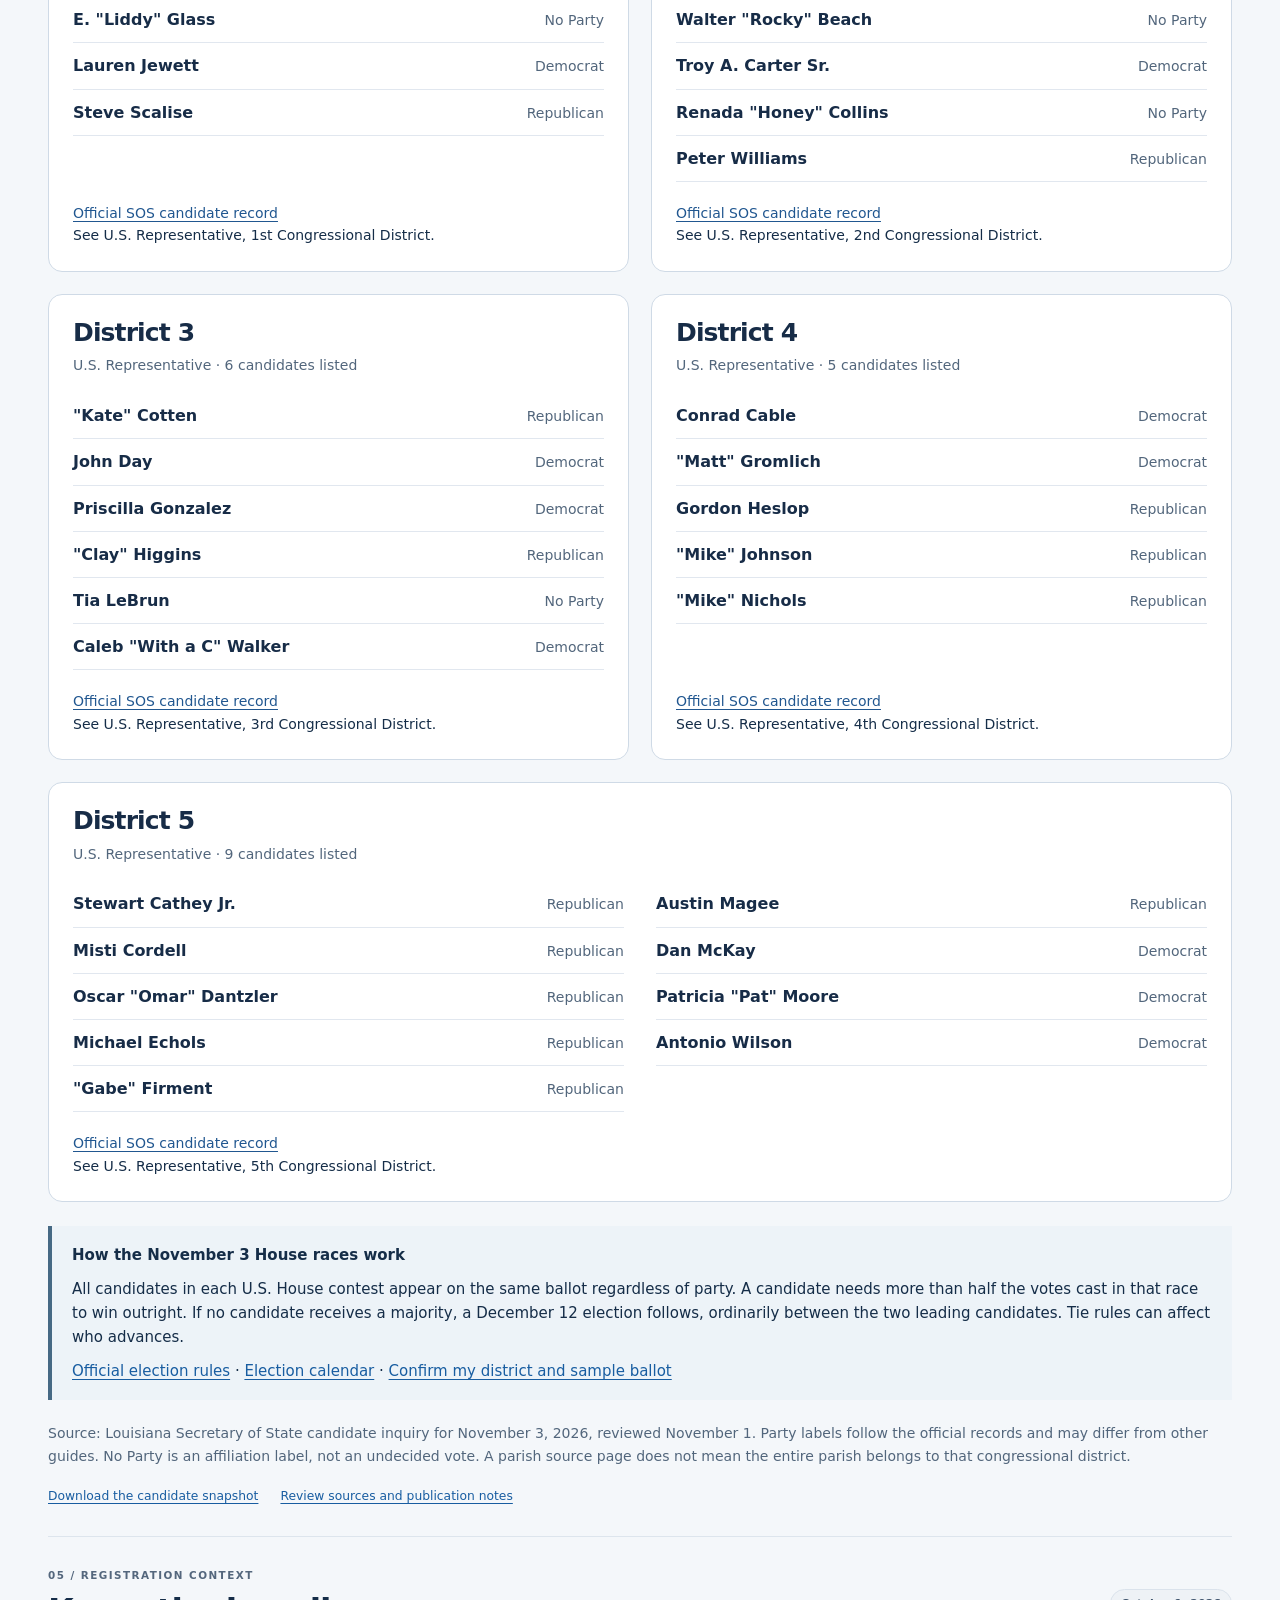
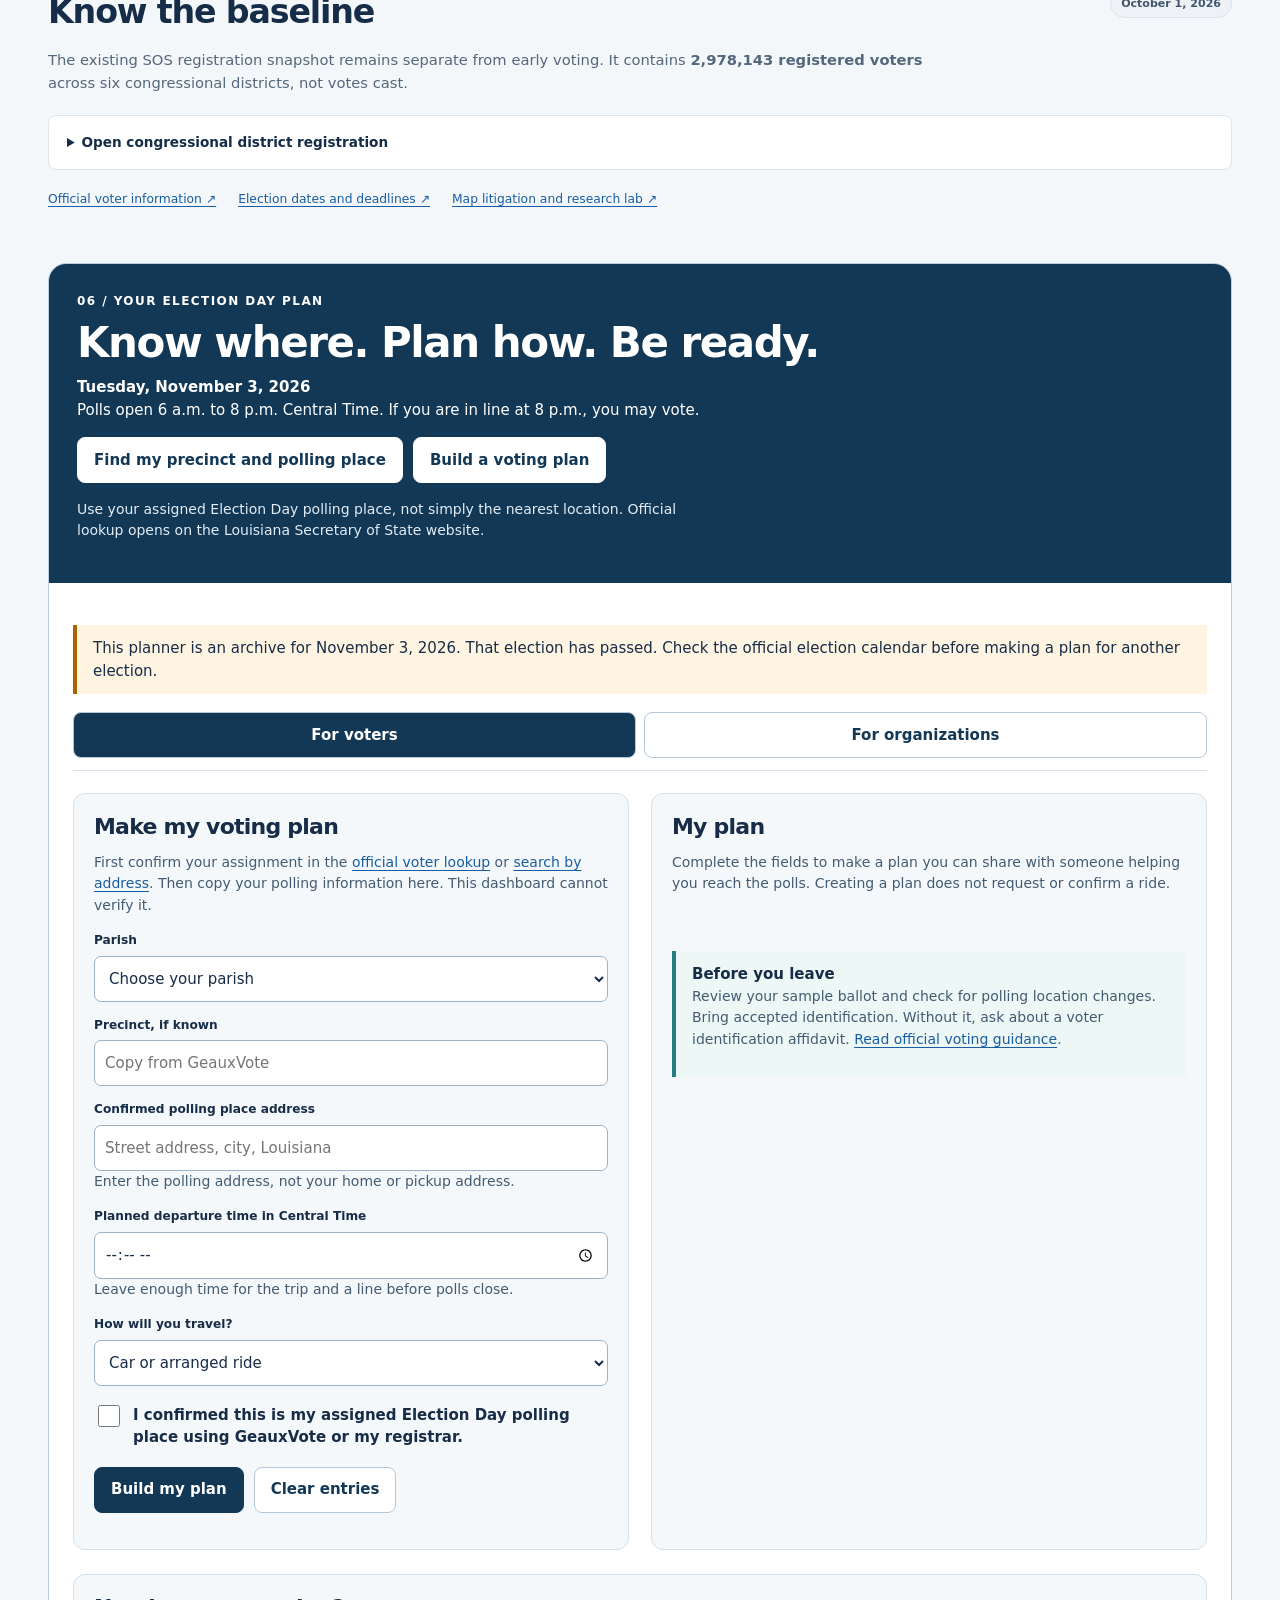
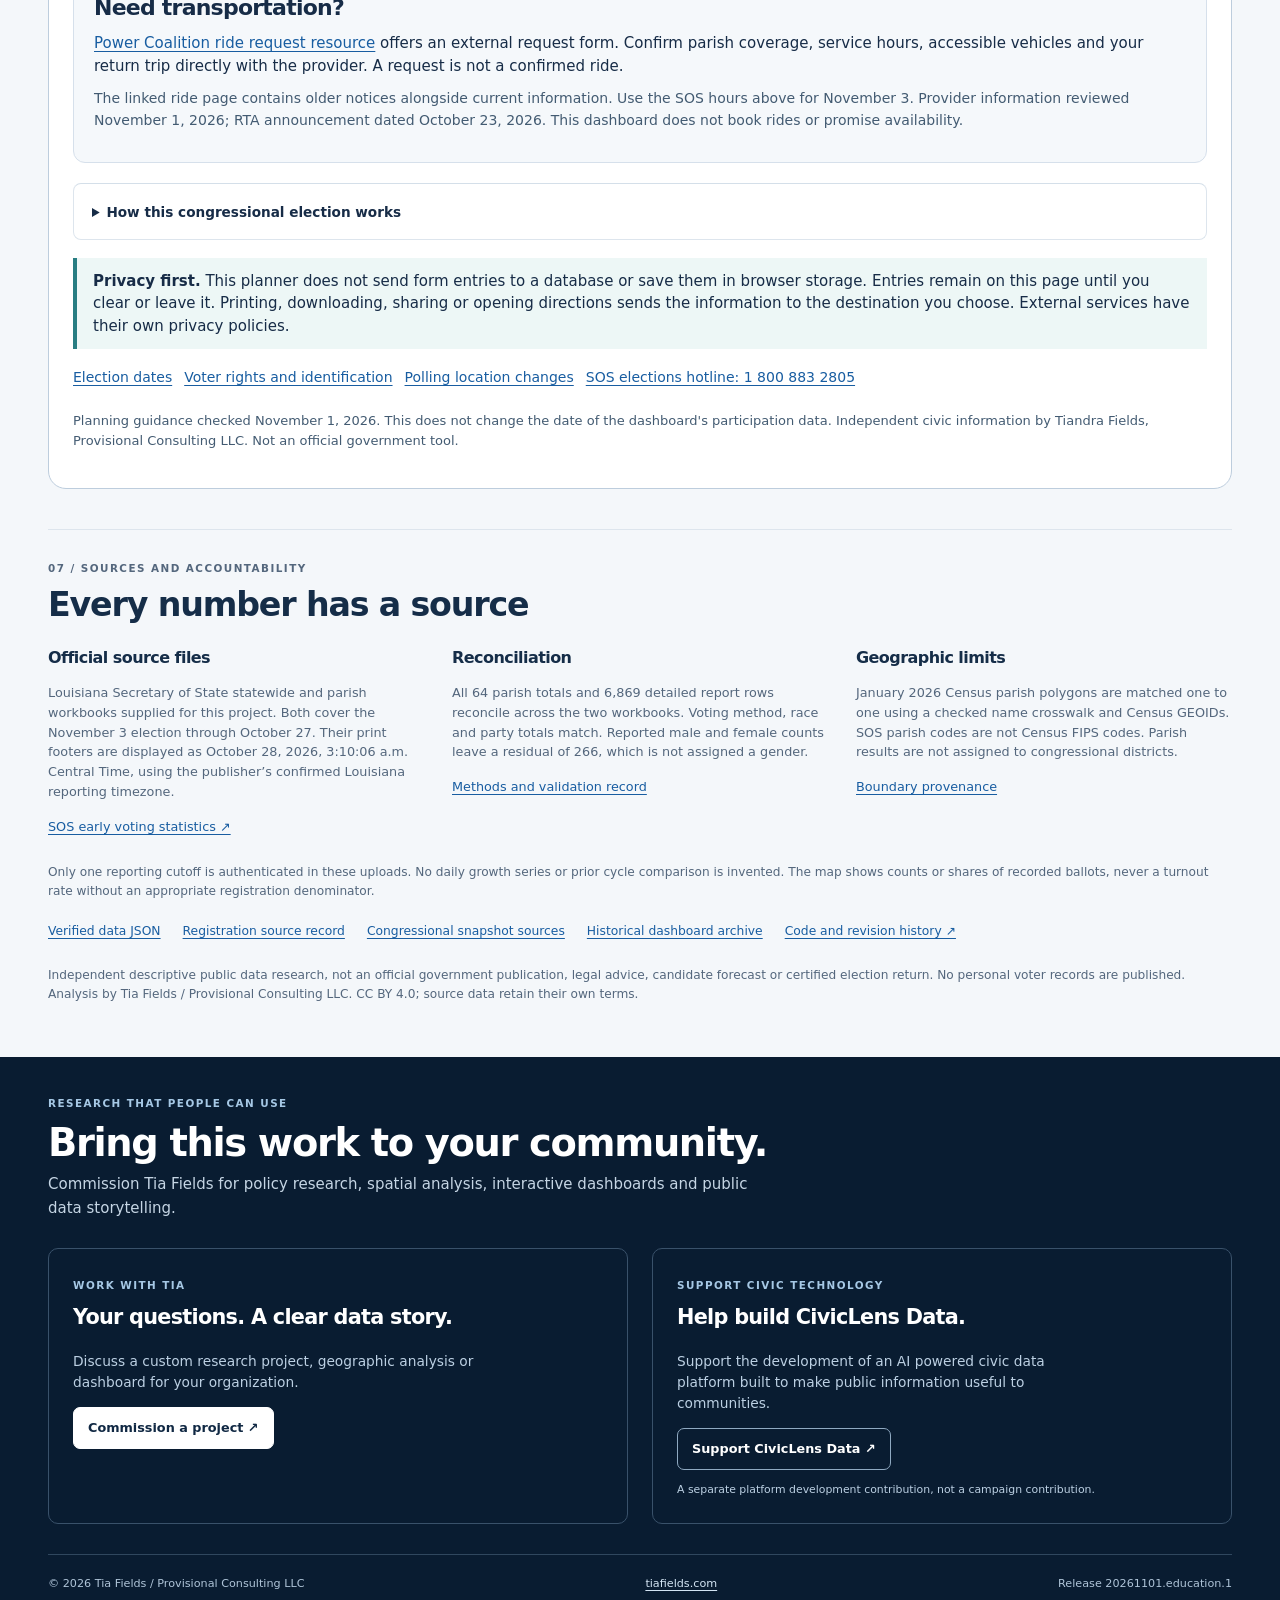
==== commit c0f4e92c: "Reorganize voter education dashboard and add all other House race snapshots" ====
--- a/index.html
+++ b/index.html
@@ -2,43 +2,41 @@
 <html lang="en">
 <head>
 <meta charset="utf-8"><meta name="viewport" content="width=device-width,initial-scale=1">
-<meta name="description" content="Louisiana early voting participation, parish maps, scenarios and congressional polling research by Tia Fields, Provisional Consulting LLC.">
-<meta name="author" content="Tia Fields / Provisional Consulting LLC"><meta name="dashboard-release" content="20261101-senate1">
-<title>Louisiana Election Intelligence | Tia Fields</title>
+<meta name="description" content="Louisiana voting statistics, parish participation data, congressional race snapshots, polling research and voting plans by Tia Fields, Provisional Consulting LLC.">
+<meta name="author" content="Tia Fields / Provisional Consulting LLC"><meta name="dashboard-release" content="20261101-education1">
+<title>Louisiana Voter Education and Statistics | Tia Fields</title>
 <link rel="stylesheet" href="assets/dashboard-v20261028.css?v=20261028-poll3">
-<script defer src="assets/dashboard-v20261028.js?v=20261028-poll3"></script>
+<link rel="stylesheet" href="assets/voter-education-20261101.css?v=20261101-education1">
+<script defer src="assets/dashboard-v20261028.js?v=20261101-education1"></script>
 <script defer src="assets/voting-plan-20261101.js?v=20261101-plan1"></script>
 <script defer src="assets/senate-research-20261101.js?v=20261101-senate1"></script>
+<script defer src="assets/voter-education-20261101.js?v=20261101-education1"></script>
 </head>
 <body>
 <a class="skip" href="#main">Skip to dashboard</a>
 <header class="masthead"><div class="wrap masthead-row"><a class="brand" href="https://www.tiafields.com/">TIA FIELDS <span>PROVISIONAL CONSULTING LLC</span></a><span class="edition">2026 ELECTION RESEARCH</span></div></header>
-<nav class="nav" aria-label="Dashboard navigation"><div class="wrap nav-inner"><a href="#voting-plan">Voting plan</a><a href="#early-voting">Early voting</a><a href="#parish-map">Parish map</a><a href="#calculator">Calculator</a><a href="#polling-research">Polling</a><a href="#registration">Registration</a><a href="#methodology">Sources</a></div></nav>
+<nav class="nav" aria-label="Dashboard navigation"><div class="wrap nav-inner"><a href="#early-voting">Voting statistics</a><a href="#parish-map">Parish map</a><a href="#senate-research">Senate</a><a href="#polling-research">District 6</a><a href="#house-races">Other House races</a><a href="#registration">Registration</a><a href="#voting-plan">Voting plan</a><a href="#methodology">Sources</a></div></nav>
 <main class="wrap" id="main">
-<noscript><section class="section"><h2>Make your Election Day plan</h2><p>Tuesday, November 3, 2026. Polls open 6 a.m. to 8 p.m. Central Time. Voters in line at 8 p.m. may vote.</p><p><a class="button" href="https://voterportal.sos.la.gov/Home/VoterLogin" target="_blank" rel="noopener noreferrer">Find my precinct and polling place</a></p><p>The interactive planner requires JavaScript. The official lookup remains available. Use your assigned polling place, not simply the nearest location.</p><p><a href="https://www.sos.la.gov/elections-voting/election-dates">Official election calendar</a> | <a href="https://voterportal.sos.la.gov/Registrar">Parish registrar directory</a></p></section></noscript>
 <section id="early-voting" class="overview" aria-labelledby="page-title">
-<div class="section-heading"><div><p class="eyebrow">LOUISIANA CONGRESSIONAL VOTER &amp; PARTICIPATION DASHBOARD</p><h1 id="page-title">Early voting. In focus.</h1></div><p class="updated">Updated October 28, 2026 · Central Time<br><span>Participation through October 27</span></p></div>
-<p class="intro">A clear view of reported participation across Louisiana. Explore where ballots were recorded, who has voted so far, and what different participation assumptions would mean.</p>
+<div class="section-heading"><div><p class="eyebrow">LOUISIANA CONGRESSIONAL VOTER &amp; PARTICIPATION DASHBOARD</p><h1 id="page-title">Louisiana voting statistics</h1></div><p class="updated">Data updated October 28, 2026 · Central Time<br><span>Early and absentee participation through October 27</span></p></div>
+<p class="intro">Explore recorded early and absentee ballots, parish data and voter registration. These statistics describe participation, not election results.</p>
 <div class="metrics" aria-label="Verified statewide participation"><article class="metric featured"><span class="metric-label">Reported early ballots</span><strong id="ev-total">520,942</strong><span>Statewide cumulative snapshot</span></article><article class="metric"><span class="metric-label">In person</span><strong id="ev-inperson">448,525</strong><span id="inperson-share">86.1% of reported ballots</span></article><article class="metric"><span class="metric-label">Absentee</span><strong id="ev-absentee">72,417</strong><span id="absentee-share">13.9% of reported ballots</span></article><article class="metric"><span class="metric-label">Parishes reconciled</span><strong>64 <small>/ 64</small></strong><span>Both SOS workbooks checked</span></article></div>
 <p class="verification" id="data-status" role="status">Verified workbook snapshot. In person early voting is complete. Absentee receipts and corrections may continue. These are not certified election results.</p>
 <div class="snapshot-line"><span>SOS report printed October 28 at 3:10:06 a.m. Central Time.</span><a href="#methodology">Review verification</a></div>
-<noscript><p class="notice">JavaScript is needed for the map, filters and calculator. The statewide summary above remains available. <a href="data/processed/early_voting_2026.json">Download the verified data.</a></p></noscript>
+<noscript><p class="notice">JavaScript is needed for the interactive map and filters. The statewide summary above remains available. <a href="data/processed/early_voting_2026.json">Download the verified data.</a></p></noscript>
 </section>
 <section id="parish-map" class="section" aria-labelledby="map-title">
-<div class="section-heading"><div><p class="eyebrow">01 / THE GEOGRAPHY OF PARTICIPATION</p><h2 id="map-title">Explore every parish</h2></div><button class="button secondary" id="download-data" disabled>Download parish CSV</button></div>
+<div class="section-heading"><div><p class="eyebrow">01 / PARISH PARTICIPATION DATA</p><h2 id="map-title">Explore every parish</h2></div><button class="button secondary" id="download-data" disabled>Download parish CSV</button></div>
 <p class="section-intro">Select a parish on the map or use the menu. Counts show volume, not turnout rates. Party colors describe voter registration, never candidate support.</p>
 <div class="explorer"><div class="map-card"><div class="map-toolbar"><div><label for="map-metric">Map measure</label><select id="map-metric"><option value="total">Reported ballots</option><option value="in_person_share">In person share</option><option value="absentee_share">Absentee share</option><option value="democratic">Democratic registration share</option><option value="republican">Republican registration share</option><option value="no_party">No Party registration share</option><option value="black_share">Black voter share</option></select></div><div class="zoom-controls" aria-label="Map controls"><button id="zoom-in" aria-label="Zoom in">+</button><button id="zoom-out" aria-label="Zoom out">−</button><button id="map-reset">Reset view</button></div></div>
 <div class="map-frame"><svg id="map-svg" viewBox="0 0 800 660" aria-labelledby="map-svg-title map-svg-desc" role="group"><title id="map-svg-title">Louisiana parish participation map</title><desc id="map-svg-desc">Select a parish with a pointer or keyboard. The parish menu provides the same information. Zoom controls and dragging adjust the view.</desc><g id="map-shapes"></g></svg><p id="map-loading" role="status">Loading verified parish boundaries…</p><p class="map-readout" id="map-readout" aria-live="polite">Select a parish to explore its reported ballots.</p></div>
 <div id="map-legend" class="legend" aria-label="Map legend"></div><p class="fine" id="metric-description">Reported ballots by parish. Larger populations can produce larger counts; this is not a turnout rate.</p><p class="attribution">Boundaries: <a href="https://tigerweb.geo.census.gov/arcgis/rest/services/TIGERweb/State_County/MapServer/19" target="_blank" rel="noopener noreferrer">U.S. Census Bureau, January 2026</a>. Generalized for display.</p></div>
-<aside class="selection-card" aria-labelledby="selection-title"><label for="parish-select">Select geography</label><select id="parish-select" disabled><option value="state">Louisiana statewide</option></select><p class="eyebrow selected-label">SELECTED GEOGRAPHY</p><h3 id="selection-title">Louisiana statewide</h3><div class="selection-total" id="selected-total">520,942</div><p class="fine" id="selected-share">100% of statewide reported ballots</p><div class="method-pair"><div><span>In person</span><strong id="selected-inperson">448,525</strong></div><div><span>Absentee</span><strong id="selected-absentee">72,417</strong></div></div><div class="mini-heading"><h4>Who has voted so far</h4><select id="composition" aria-label="Composition measure"><option value="party">Party registration</option><option value="race">Reported race</option><option value="method">Voting method</option></select></div><div id="composition-bars" class="bar-list"></div><p class="fine" id="composition-note">Party registration is not vote choice. No Party is not the same as undecided.</p><button class="button secondary wide" id="use-in-calculator" disabled>Use this geography in calculator</button></aside></div>
+<aside class="selection-card" aria-labelledby="selection-title"><label for="parish-select">Select geography</label><select id="parish-select" disabled><option value="state">Louisiana statewide</option></select><p class="eyebrow selected-label">SELECTED GEOGRAPHY</p><h3 id="selection-title">Louisiana statewide</h3><div class="selection-total" id="selected-total">520,942</div><p class="fine" id="selected-share">100% of statewide reported ballots</p><div class="method-pair"><div><span>In person</span><strong id="selected-inperson">448,525</strong></div><div><span>Absentee</span><strong id="selected-absentee">72,417</strong></div></div><div class="mini-heading"><h4>Who has voted so far</h4><select id="composition" aria-label="Composition measure"><option value="party">Party registration</option><option value="race">Reported race</option><option value="method">Voting method</option></select></div><div id="composition-bars" class="bar-list"></div><p class="fine" id="composition-note">Party registration is not vote choice. No Party is not the same as undecided.</p></aside></div>
 <details class="table-details"><summary>Compare all 64 parishes</summary><div class="table-tools"><div><label for="parish-search">Search parish</label><input id="parish-search" type="search" placeholder="Enter a parish name"></div><div><label for="parish-sort">Sort table</label><select id="parish-sort"><option value="total">Most reported ballots</option><option value="name">Parish name</option><option value="absentee">Highest absentee share</option></select></div><p id="table-count" role="status"></p></div><div class="table-scroll"><table><caption>Parish reported participation through October 27, 2026</caption><thead><tr><th scope="col">Parish</th><th scope="col">Reported ballots</th><th scope="col">In person</th><th scope="col">Absentee</th><th scope="col">Dem %</th><th scope="col">Rep %</th><th scope="col">No Party %</th></tr></thead><tbody id="parish-table"></tbody></table></div></details>
 </section>
-<section id="calculator" class="section" aria-labelledby="calculator-title"><div class="section-heading"><div><p class="eyebrow">02 / EXPLORE ASSUMPTIONS, NOT PREDICTIONS</p><h2 id="calculator-title">Participation calculator</h2></div><span class="badge">Hypothetical scenario</span></div>
-<div class="calculator-grid"><div class="panel"><label for="calculator-geography">Scenario geography</label><select id="calculator-geography" disabled><option value="state">Louisiana statewide</option></select><label class="range-label" for="additional-rate">Assume additional ballots equal <output id="additional-label">100%</output> of the observed count</label><input id="additional-rate" type="range" min="0" max="300" step="5" value="100" aria-describedby="calculator-help"><div class="range-ends"><span>0% additional</span><span>300% additional</span></div><p class="fine" id="calculator-help">Additional ballots represent an assumption about Election Day participation and later absentee receipts together. This is arithmetic, not a turnout forecast. It uses no candidate preferences or probabilities.</p><button class="text-button" id="reset-scenario">Reset to 100%</button></div><div class="scenario-results" aria-live="polite"><p class="eyebrow" id="scenario-geography">LOUISIANA STATEWIDE</p><div><span>Observed through October 27</span><strong id="scenario-observed">520,942</strong></div><div><span>Hypothetical additional ballots</span><strong id="scenario-additional">520,942</strong></div><div class="scenario-answer"><span>Scenario total</span><strong id="scenario-total">1,041,884</strong></div><p class="fine">Observed count + assumed additional count. A scenario can exceed the eligible electorate; no parish eligibility denominator is loaded.</p></div></div>
-<details class="benchmark"><summary>Explore a statewide registration benchmark</summary><p>This separate example uses the October 1 baseline of 2,978,143 registered voters. That snapshot predates the final registration deadline and is not an election certified denominator.</p><label for="ev-scenario">Assumed statewide participation: <output id="ev-scenario-rate">50%</output></label><input id="ev-scenario" type="range" min="20" max="90" step="5" value="50"><p><strong id="ev-scenario-total">1,489,072</strong> illustrative participants statewide. <span id="benchmark-additional"></span></p></details></section>
-<noscript><section id="senate-research" class="section"><p class="eyebrow">03A / SENATE SURVEY RESEARCH</p><h2>Louisiana’s U.S. Senate race</h2><p>Research checked November 1, 2026. Jamie Davis and Julia Letlow are candidates in the November 3 statewide general election.</p><p>Hart Research interviewed 502 likely Louisiana voters October 28 to 29. The initial ballot result was 45% Davis, 45% Letlow and 10% not sure, with a reported margin of error of ±4.5 percentage points. Davis’s campaign commissioned the survey. This is not an election result or a forecast.</p><p><a href="https://cms.bayouprogressive.com/wp-content/uploads/2026/10/10.30-Poll-memo.pdf">Read the original October Hart memo</a> | <a href="data/processed/polling_senate_2026-11-01.json">Download the research data</a> | <a href="docs/SENATE_POLLING_20261101.md">Sources and limitations</a></p><p>Enable JavaScript to compare the three Louisiana surveys and view national polling context separately.</p></section></noscript>
+<noscript><section id="senate-research" class="section"><p class="eyebrow">02 / SENATE SURVEY RESEARCH</p><h2>Louisiana’s U.S. Senate race</h2><p>Research checked November 1, 2026. Jamie Davis and Julia Letlow are candidates in the November 3 statewide general election.</p><p>Hart Research interviewed 502 likely Louisiana voters October 28 to 29. The initial ballot result was 45% Davis, 45% Letlow and 10% not sure, with a reported margin of error of ±4.5 percentage points. Davis’s campaign commissioned the survey. This is not an election result or a forecast.</p><p><a href="https://cms.bayouprogressive.com/wp-content/uploads/2026/10/10.30-Poll-memo.pdf">Read the original October Hart memo</a> | <a href="data/processed/polling_senate_2026-11-01.json">Download the research data</a> | <a href="docs/SENATE_POLLING_20261101.md">Sources and limitations</a></p><p>Enable JavaScript to compare the three Louisiana surveys and view national polling context separately.</p></section></noscript>
 <section id="polling-research" class="section" aria-labelledby="polling-title">
-<div class="section-heading"><div><p class="eyebrow">03B / DISTRICT 6 SURVEY RESEARCH</p><h2 id="polling-title">A separate lens on District 6</h2></div><span class="badge neutral">Surveys, not ballots</span></div>
+<div class="section-heading"><div><p class="eyebrow">03 / DISTRICT 6 SURVEY RESEARCH</p><h2 id="polling-title">A separate lens on District 6</h2></div><span class="badge neutral">Surveys, not ballots</span></div>
 <p class="section-intro">Explore two distinct survey snapshots. A pull date records when a poll was obtained for this dashboard, not when respondents were interviewed. The polls are not combined into an average or a trend.</p>
 <div class="poll-grid">
 <article class="panel" id="poll-confidential" aria-labelledby="poll-confidential-title">
@@ -66,8 +64,57 @@
 </div>
 <div class="poll-context"><h3>Read the evidence correctly</h3><p>Survey samples, interview dates and methods differ. The confidential survey’s field dates are not supplied, so differences between these charts are not evidence of movement over time. Source identity verification does not establish methodological quality. Close estimates do not establish a statistically meaningful lead.</p><div class="party-key"><span class="key rep">Republican</span><span class="key dem">Democratic</span><span class="key nop">No Party</span><span class="key gray">Other or undecided</span></div><p class="fine">Libertarian and undecided responses use gray. Administrative participation, voter registration and survey preferences have different populations and units. They are not combined to estimate candidate support.</p></div>
 </section>
-<section id="registration" class="section" aria-labelledby="registration-title"><div class="section-heading"><div><p class="eyebrow">04 / REGISTRATION CONTEXT</p><h2 id="registration-title">Know the baseline</h2></div><span class="badge neutral">October 1, 2026</span></div><p class="section-intro">The existing SOS registration snapshot remains separate from early voting. It contains <strong>2,978,143 registered voters</strong> across six congressional districts, not votes cast.</p><details><summary>Open congressional district registration</summary><div id="district-cards" class="district-grid"></div><p class="fine">The official October subtotals put 632,478 of 933,052 Black registrants outside District 2, or 67.79%. The earlier whole parish estimate of 81% is withdrawn. This is a registration finding, not a candidate or turnout finding.</p></details><div class="resource-row"><a href="https://voterportal.sos.la.gov/" target="_blank" rel="noopener noreferrer">Official voter information ↗</a><a href="https://www.sos.la.gov/elections-voting/election-dates" target="_blank" rel="noopener noreferrer">Election dates and deadlines ↗</a><a href="https://tiandrafields-arch.github.io/louisiana-congressional-participation-lab/" target="_blank" rel="noopener noreferrer">Map litigation and research lab ↗</a></div></section>
-<section id="methodology" class="section methods" aria-labelledby="methods-title"><p class="eyebrow">05 / SOURCES &amp; ACCOUNTABILITY</p><h2 id="methods-title">Every number has a source</h2><div class="methods-grid"><article><h3>Official source files</h3><p>Louisiana Secretary of State statewide and parish workbooks supplied for this project. Both cover the November 3 election through October 27. Their print footers are displayed as October 28, 2026, 3:10:06 a.m. Central Time, using the publisher’s confirmed Louisiana reporting timezone.</p><a href="https://www.sos.la.gov/elections-voting/early-voting-statistics-parish" target="_blank" rel="noopener noreferrer">SOS early voting statistics ↗</a></article><article><h3>Reconciliation</h3><p>All 64 parish totals and 6,869 detailed report rows reconcile across the two workbooks. Voting method, race and party totals match. Reported male and female counts leave a residual of 266, which is not assigned a gender.</p><a href="docs/EARLY_VOTING_METHODS.md">Methods and validation record</a></article><article><h3>Geographic limits</h3><p>January 2026 Census parish polygons are matched one to one using a checked name crosswalk and Census GEOIDs. SOS parish codes are not Census FIPS codes. Parish results are not assigned to congressional districts.</p><a href="data/boundary_source.json">Boundary provenance</a></article></div><p class="fine">Only one reporting cutoff is authenticated in these uploads. No daily growth series or prior cycle comparison is invented. The map shows counts or shares of recorded ballots, never a turnout rate without an appropriate registration denominator.</p><div class="resource-row"><a href="data/processed/early_voting_2026.json">Verified data JSON</a><a href="docs/REGISTRATION_UPDATE_2026-10-01.md">Registration source record</a><a href="archive/redistricting_dashboard_legacy_2026-10-21.html">Historical dashboard archive</a><a href="https://github.com/tiandrafields-arch/redistricting-dashboard---LA">Code and revision history ↗</a></div><p class="fine">Independent descriptive public data research, not an official government publication, legal advice, candidate forecast or certified election return. No personal voter records are published. Analysis by Tia Fields / Provisional Consulting LLC. CC BY 4.0; source data retain their own terms.</p></section>
+<section id="house-races" class="section" aria-labelledby="house-races-title">
+<div class="section-heading"><div><p class="eyebrow">04 / CONGRESSIONAL RACE SNAPSHOTS</p><h2 id="house-races-title">Other U.S. House races</h2></div><span class="badge neutral">Checked November 1, 2026</span></div>
+<p class="section-intro">A brief ballot snapshot for Districts 1 through 5. Every candidate listed in the official records below appears in the same format and source order. These are candidate lists, not polls, endorsements or predictions.</p>
+<div class="house-snapshot-grid">
+<article class="house-snapshot" id="house-district-1" aria-labelledby="house-title-1"><h3 id="house-title-1">District 1</h3><p class="house-count">U.S. Representative · 4 candidates listed</p><ul class="house-candidates">
+<li><strong>Randall Arrington</strong><span class="house-party">Republican</span></li>
+<li><strong>E. &quot;Liddy&quot; Glass</strong><span class="house-party">No Party</span></li>
+<li><strong>Lauren Jewett</strong><span class="house-party">Democrat</span></li>
+<li><strong>Steve Scalise</strong><span class="house-party">Republican</span></li>
+</ul><p class="house-source"><a href="https://voterportal.sos.la.gov/CandidateInquiry/ParishCandidate/Print?electionDate=11%2F03%2F2026&amp;electionId=344&amp;parishId=27&amp;parishName=JEFFERSON" target="_blank" rel="noopener noreferrer">Official SOS candidate record</a><br>See U.S. Representative, 1st Congressional District.</p></article>
+<article class="house-snapshot" id="house-district-2" aria-labelledby="house-title-2"><h3 id="house-title-2">District 2</h3><p class="house-count">U.S. Representative · 5 candidates listed</p><ul class="house-candidates">
+<li><strong>Lisa Ballay</strong><span class="house-party">Libertarian</span></li>
+<li><strong>Walter &quot;Rocky&quot; Beach</strong><span class="house-party">No Party</span></li>
+<li><strong>Troy A. Carter Sr.</strong><span class="house-party">Democrat</span></li>
+<li><strong>Renada &quot;Honey&quot; Collins</strong><span class="house-party">No Party</span></li>
+<li><strong>Peter Williams</strong><span class="house-party">Republican</span></li>
+</ul><p class="house-source"><a href="https://voterportal.sos.la.gov/CandidateInquiry/ParishCandidate/Print?electionDate=11%2F03%2F2026&amp;electionId=344&amp;parishId=27&amp;parishName=JEFFERSON" target="_blank" rel="noopener noreferrer">Official SOS candidate record</a><br>See U.S. Representative, 2nd Congressional District.</p></article>
+<article class="house-snapshot" id="house-district-3" aria-labelledby="house-title-3"><h3 id="house-title-3">District 3</h3><p class="house-count">U.S. Representative · 6 candidates listed</p><ul class="house-candidates">
+<li><strong>&quot;Kate&quot; Cotten</strong><span class="house-party">Republican</span></li>
+<li><strong>John Day</strong><span class="house-party">Democrat</span></li>
+<li><strong>Priscilla Gonzalez</strong><span class="house-party">Democrat</span></li>
+<li><strong>&quot;Clay&quot; Higgins</strong><span class="house-party">Republican</span></li>
+<li><strong>Tia LeBrun</strong><span class="house-party">No Party</span></li>
+<li><strong>Caleb &quot;With a C&quot; Walker</strong><span class="house-party">Democrat</span></li>
+</ul><p class="house-source"><a href="https://voterportal.sos.la.gov/CandidateInquiry/ParishCandidate/Print?electionDate=11%2F03%2F2026&amp;electionId=344&amp;parishId=29&amp;parishName=LAFAYETTE" target="_blank" rel="noopener noreferrer">Official SOS candidate record</a><br>See U.S. Representative, 3rd Congressional District.</p></article>
+<article class="house-snapshot" id="house-district-4" aria-labelledby="house-title-4"><h3 id="house-title-4">District 4</h3><p class="house-count">U.S. Representative · 5 candidates listed</p><ul class="house-candidates">
+<li><strong>Conrad Cable</strong><span class="house-party">Democrat</span></li>
+<li><strong>&quot;Matt&quot; Gromlich</strong><span class="house-party">Democrat</span></li>
+<li><strong>Gordon Heslop</strong><span class="house-party">Republican</span></li>
+<li><strong>&quot;Mike&quot; Johnson</strong><span class="house-party">Republican</span></li>
+<li><strong>&quot;Mike&quot; Nichols</strong><span class="house-party">Republican</span></li>
+</ul><p class="house-source"><a href="https://voterportal.sos.la.gov/CandidateInquiry/ParishCandidate/Print?electionDate=11%2F03%2F2026&amp;electionId=344&amp;parishId=8&amp;parishName=BIENVILLE" target="_blank" rel="noopener noreferrer">Official SOS candidate record</a><br>See U.S. Representative, 4th Congressional District.</p></article>
+<article class="house-snapshot house-wide" id="house-district-5" aria-labelledby="house-title-5"><h3 id="house-title-5">District 5</h3><p class="house-count">U.S. Representative · 9 candidates listed</p><ul class="house-candidates">
+<li><strong>Stewart Cathey Jr.</strong><span class="house-party">Republican</span></li>
+<li><strong>Misti Cordell</strong><span class="house-party">Republican</span></li>
+<li><strong>Oscar &quot;Omar&quot; Dantzler</strong><span class="house-party">Republican</span></li>
+<li><strong>Michael Echols</strong><span class="house-party">Republican</span></li>
+<li><strong>&quot;Gabe&quot; Firment</strong><span class="house-party">Republican</span></li>
+<li><strong>Austin Magee</strong><span class="house-party">Republican</span></li>
+<li><strong>Dan McKay</strong><span class="house-party">Democrat</span></li>
+<li><strong>Patricia &quot;Pat&quot; Moore</strong><span class="house-party">Democrat</span></li>
+<li><strong>Antonio Wilson</strong><span class="house-party">Democrat</span></li>
+</ul><p class="house-source"><a href="https://voterportal.sos.la.gov/CandidateInquiry/ParishCandidate/Print?electionDate=11%2F03%2F2026&amp;electionId=344&amp;parishId=26&amp;parishName=JACKSON" target="_blank" rel="noopener noreferrer">Official SOS candidate record</a><br>See U.S. Representative, 5th Congressional District.</p></article>
+</div>
+<div class="house-rules"><p><strong>How the November 3 House races work</strong></p><p>All candidates in each U.S. House contest appear on the same ballot regardless of party. A candidate needs more than half the votes cast in that race to win outright. If no candidate receives a majority, a December 12 election follows, ordinarily between the two leading candidates. Tie rules can affect who advances.</p><p><a href="https://www.sos.la.gov/elections-voting/how-candidates-are-elected" target="_blank" rel="noopener noreferrer">Official election rules</a> · <a href="https://www.sos.la.gov/elections-voting/election-dates" target="_blank" rel="noopener noreferrer">Election calendar</a> · <a href="https://voterportal.sos.la.gov/Home/VoterLogin" target="_blank" rel="noopener noreferrer">Confirm my district and sample ballot</a></p></div>
+<p class="house-source-note">Source: Louisiana Secretary of State candidate inquiry for November 3, 2026, reviewed November 1. Party labels follow the official records and may differ from other guides. No Party is an affiliation label, not an undecided vote. A parish source page does not mean the entire parish belongs to that congressional district.</p>
+<div class="resource-row"><a href="data/processed/house_races_2026-11-01.json">Download the candidate snapshot</a><a href="docs/VOTER_EDUCATION_20261101.md">Review sources and publication notes</a></div>
+</section>
+<section id="registration" class="section" aria-labelledby="registration-title"><div class="section-heading"><div><p class="eyebrow">05 / REGISTRATION CONTEXT</p><h2 id="registration-title">Know the baseline</h2></div><span class="badge neutral">October 1, 2026</span></div><p class="section-intro">The existing SOS registration snapshot remains separate from early voting. It contains <strong>2,978,143 registered voters</strong> across six congressional districts, not votes cast.</p><details><summary>Open congressional district registration</summary><div id="district-cards" class="district-grid"></div><p class="fine">The official October subtotals put 632,478 of 933,052 Black registrants outside District 2, or 67.79%. The earlier whole parish estimate of 81% is withdrawn. This is a registration finding, not a candidate or turnout finding.</p></details><div class="resource-row"><a href="https://voterportal.sos.la.gov/" target="_blank" rel="noopener noreferrer">Official voter information ↗</a><a href="https://www.sos.la.gov/elections-voting/election-dates" target="_blank" rel="noopener noreferrer">Election dates and deadlines ↗</a><a href="https://tiandrafields-arch.github.io/louisiana-congressional-participation-lab/" target="_blank" rel="noopener noreferrer">Map litigation and research lab ↗</a></div></section>
+<noscript><section id="voting-plan" class="section"><p class="eyebrow">06 / YOUR ELECTION DAY PLAN</p><h2>Make your Election Day plan</h2><p>Tuesday, November 3, 2026. Polls open 6 a.m. to 8 p.m. Central Time. Voters in line at 8 p.m. may vote.</p><p><a class="button" href="https://voterportal.sos.la.gov/Home/VoterLogin" target="_blank" rel="noopener noreferrer">Find my precinct and polling place</a></p><p>The interactive planner requires JavaScript. The official lookup remains available. Use your assigned polling place, not simply the nearest location.</p><p><a href="https://www.sos.la.gov/elections-voting/election-dates">Official election calendar</a> | <a href="https://voterportal.sos.la.gov/Registrar">Parish registrar directory</a></p></section></noscript>
+<section id="methodology" class="section methods" aria-labelledby="methods-title"><p class="eyebrow">07 / SOURCES AND ACCOUNTABILITY</p><h2 id="methods-title">Every number has a source</h2><div class="methods-grid"><article><h3>Official source files</h3><p>Louisiana Secretary of State statewide and parish workbooks supplied for this project. Both cover the November 3 election through October 27. Their print footers are displayed as October 28, 2026, 3:10:06 a.m. Central Time, using the publisher’s confirmed Louisiana reporting timezone.</p><a href="https://www.sos.la.gov/elections-voting/early-voting-statistics-parish" target="_blank" rel="noopener noreferrer">SOS early voting statistics ↗</a></article><article><h3>Reconciliation</h3><p>All 64 parish totals and 6,869 detailed report rows reconcile across the two workbooks. Voting method, race and party totals match. Reported male and female counts leave a residual of 266, which is not assigned a gender.</p><a href="docs/EARLY_VOTING_METHODS.md">Methods and validation record</a></article><article><h3>Geographic limits</h3><p>January 2026 Census parish polygons are matched one to one using a checked name crosswalk and Census GEOIDs. SOS parish codes are not Census FIPS codes. Parish results are not assigned to congressional districts.</p><a href="data/boundary_source.json">Boundary provenance</a></article></div><p class="fine">Only one reporting cutoff is authenticated in these uploads. No daily growth series or prior cycle comparison is invented. The map shows counts or shares of recorded ballots, never a turnout rate without an appropriate registration denominator.</p><div class="resource-row"><a href="data/processed/early_voting_2026.json">Verified data JSON</a><a href="docs/REGISTRATION_UPDATE_2026-10-01.md">Registration source record</a><a href="docs/VOTER_EDUCATION_20261101.md">Congressional snapshot sources</a><a href="archive/redistricting_dashboard_legacy_2026-10-21.html">Historical dashboard archive</a><a href="https://github.com/tiandrafields-arch/redistricting-dashboard---LA">Code and revision history ↗</a></div><p class="fine">Independent descriptive public data research, not an official government publication, legal advice, candidate forecast or certified election return. No personal voter records are published. Analysis by Tia Fields / Provisional Consulting LLC. CC BY 4.0; source data retain their own terms.</p></section>
 </main>
-<footer id="commission"><div class="wrap commission-inner"><p class="eyebrow">RESEARCH THAT PEOPLE CAN USE</p><h2>Bring this work to your community.</h2><p class="commission-intro">Commission Tia Fields for policy research, spatial analysis, interactive dashboards and public data storytelling.</p><div class="commission-grid"><article><span class="eyebrow">WORK WITH TIA</span><h3>Your questions. A clear data story.</h3><p>Discuss a custom research project, geographic analysis or dashboard for your organization.</p><a class="button light" href="https://www.tiafields.com/engage" target="_blank" rel="noopener noreferrer">Commission a project ↗</a></article><article><span class="eyebrow">SUPPORT CIVIC TECHNOLOGY</span><h3>Help build CivicLens Data.</h3><p>Support the development of an AI powered civic data platform built to make public information useful to communities.</p><a class="button outline-light" href="https://civiclensdata.com/" target="_blank" rel="noopener noreferrer">Support CivicLens Data ↗</a><p class="support-note">A separate platform development contribution, not a campaign contribution.</p></article></div><div class="footer-base"><span>© 2026 Tia Fields / Provisional Consulting LLC</span><a href="https://www.tiafields.com/">tiafields.com</a><span>Release 20261101.senate.1</span></div></div></footer>
+<footer id="commission"><div class="wrap commission-inner"><p class="eyebrow">RESEARCH THAT PEOPLE CAN USE</p><h2>Bring this work to your community.</h2><p class="commission-intro">Commission Tia Fields for policy research, spatial analysis, interactive dashboards and public data storytelling.</p><div class="commission-grid"><article><span class="eyebrow">WORK WITH TIA</span><h3>Your questions. A clear data story.</h3><p>Discuss a custom research project, geographic analysis or dashboard for your organization.</p><a class="button light" href="https://www.tiafields.com/engage" target="_blank" rel="noopener noreferrer">Commission a project ↗</a></article><article><span class="eyebrow">SUPPORT CIVIC TECHNOLOGY</span><h3>Help build CivicLens Data.</h3><p>Support the development of an AI powered civic data platform built to make public information useful to communities.</p><a class="button outline-light" href="https://civiclensdata.com/" target="_blank" rel="noopener noreferrer">Support CivicLens Data ↗</a><p class="support-note">A separate platform development contribution, not a campaign contribution.</p></article></div><div class="footer-base"><span>© 2026 Tia Fields / Provisional Consulting LLC</span><a href="https://www.tiafields.com/">tiafields.com</a><span>Release 20261101.education.1</span></div></div></footer>
 </body></html>
--- a/assets/voter-education-20261101.css
+++ b/assets/voter-education-20261101.css
@@ -0,0 +1,36 @@
+/* Voter education layout. Candidate styling does not encode party preference. */
+#house-races { scroll-margin-top: 90px; }
+.house-snapshot-grid { display: grid; grid-template-columns: repeat(2, minmax(0, 1fr)); gap: 22px; margin: 24px 0; }
+.house-snapshot { display: flex; flex-direction: column; min-width: 0; padding: 24px; border: 1px solid #cfdae6; border-radius: 14px; background: #fff; }
+.house-snapshot h3 { margin: 0 0 8px; color: #172c47; font-size: 25px; }
+.house-count { margin: 0 0 16px; color: #52667c; font-size: 14px; }
+.house-candidates { list-style: none; padding: 0; margin: 0 0 20px; }
+.house-candidates li { display: flex; justify-content: space-between; align-items: baseline; gap: 16px; padding: 11px 0; border-bottom: 1px solid #e1e7ef; break-inside: avoid; }
+.house-candidates strong { color: #172c47; font-size: 16px; font-weight: 600; line-height: 1.45; overflow-wrap: anywhere; }
+.house-party { color: #52667c; font-size: 14px; line-height: 1.45; flex: 0 0 auto; }
+.house-source { margin: auto 0 0; font-size: 14px; line-height: 1.6; }
+.house-source a { color: #215790; }
+.house-wide { grid-column: 1 / -1; }
+.house-wide .house-candidates { columns: 2; column-gap: 32px; }
+.house-rules { background: #edf3f8; border-left: 4px solid #466984; padding: 17px 20px; margin: 22px 0; line-height: 1.6; }
+.house-rules p { margin: 0 0 10px; }
+.house-rules p:last-child { margin: 0; }
+.house-source-note { color: #52667c; font-size: 14px; line-height: 1.6; }
+#voting-plan-fallback { scroll-margin-top: 90px; }
+@media (max-width: 760px) {
+  .house-snapshot-grid { grid-template-columns: 1fr; gap: 16px; }
+  .house-snapshot { padding: 18px; }
+  .house-wide { grid-column: auto; }
+  .house-wide .house-candidates { columns: auto; }
+  .house-candidates li { gap: 10px; }
+  .house-candidates strong { font-size: 15px; }
+  .house-party { font-size: 13px; }
+}
+@media (max-width: 350px) {
+  .house-candidates li { flex-direction: column; gap: 2px; }
+}
+@media print {
+  .house-snapshot { break-inside: avoid; }
+  .house-snapshot-grid { display: block; }
+  .house-snapshot { margin-bottom: 16px; }
+}
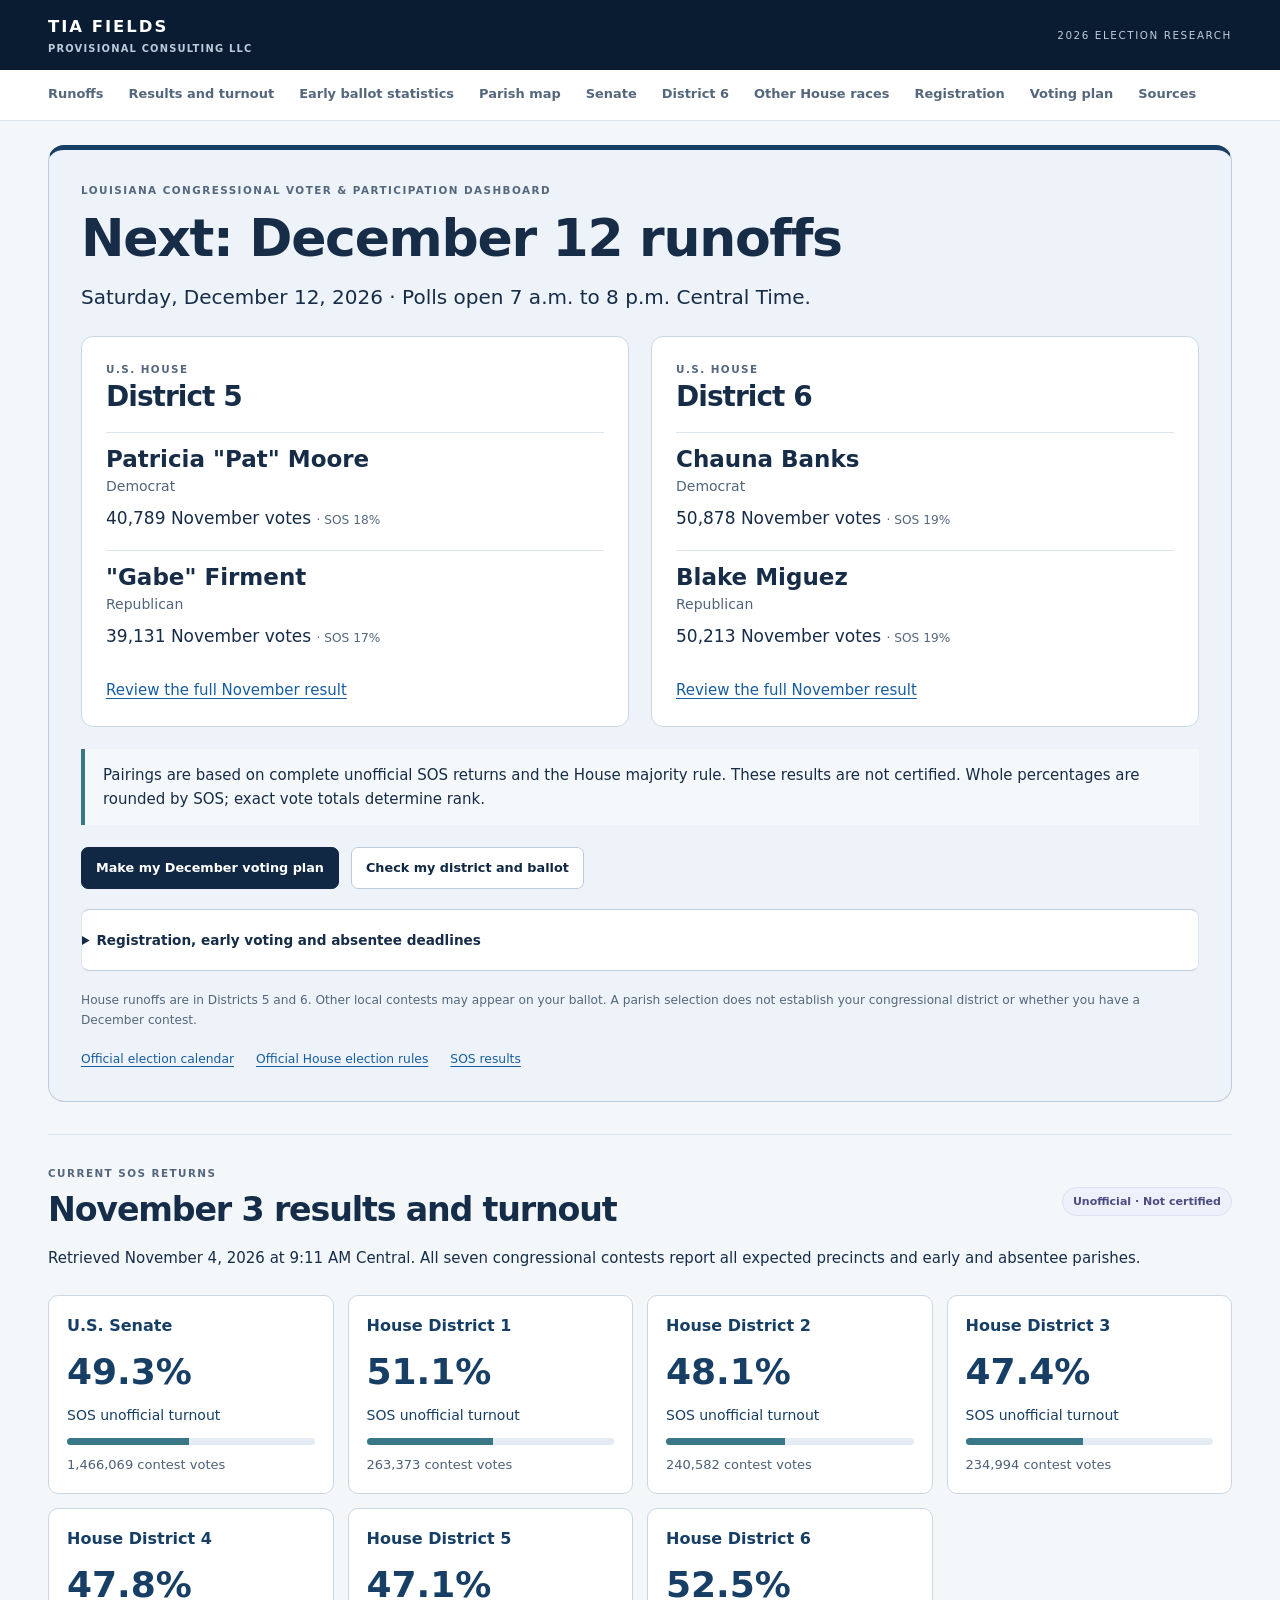
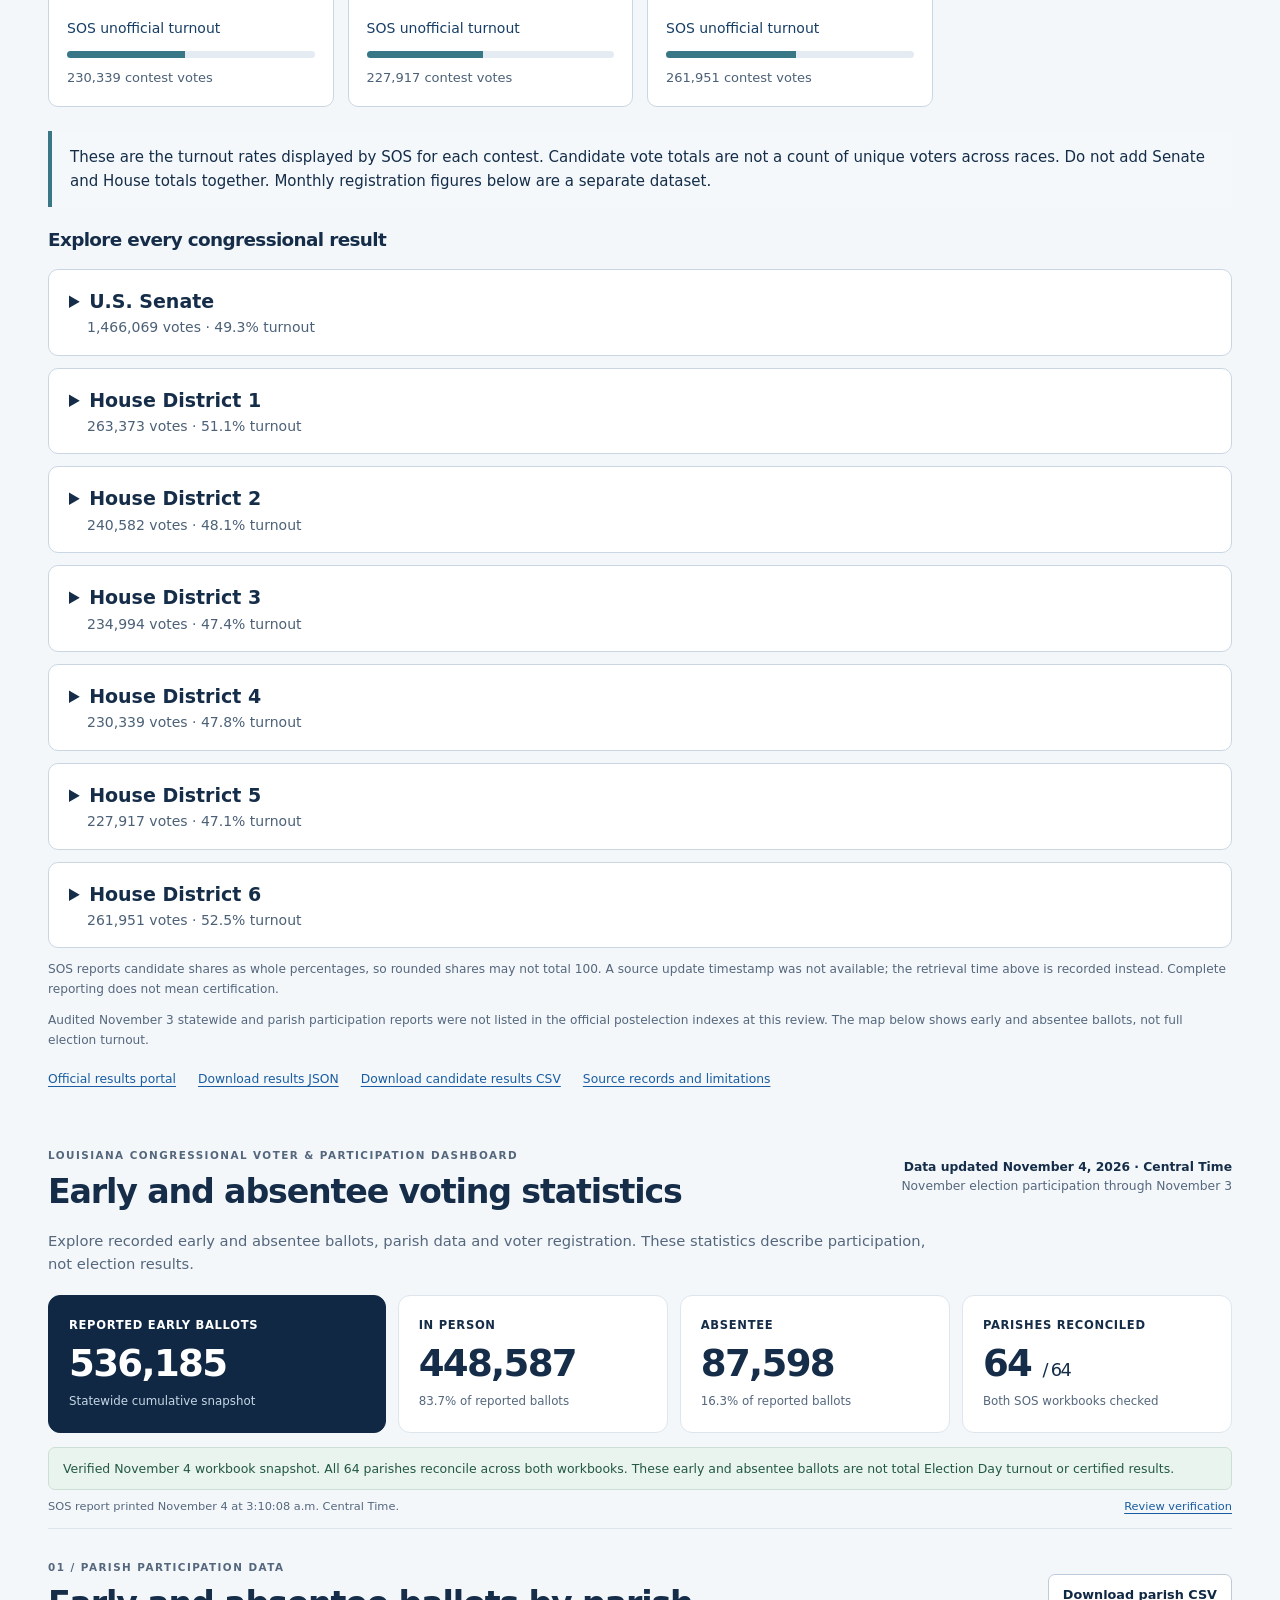
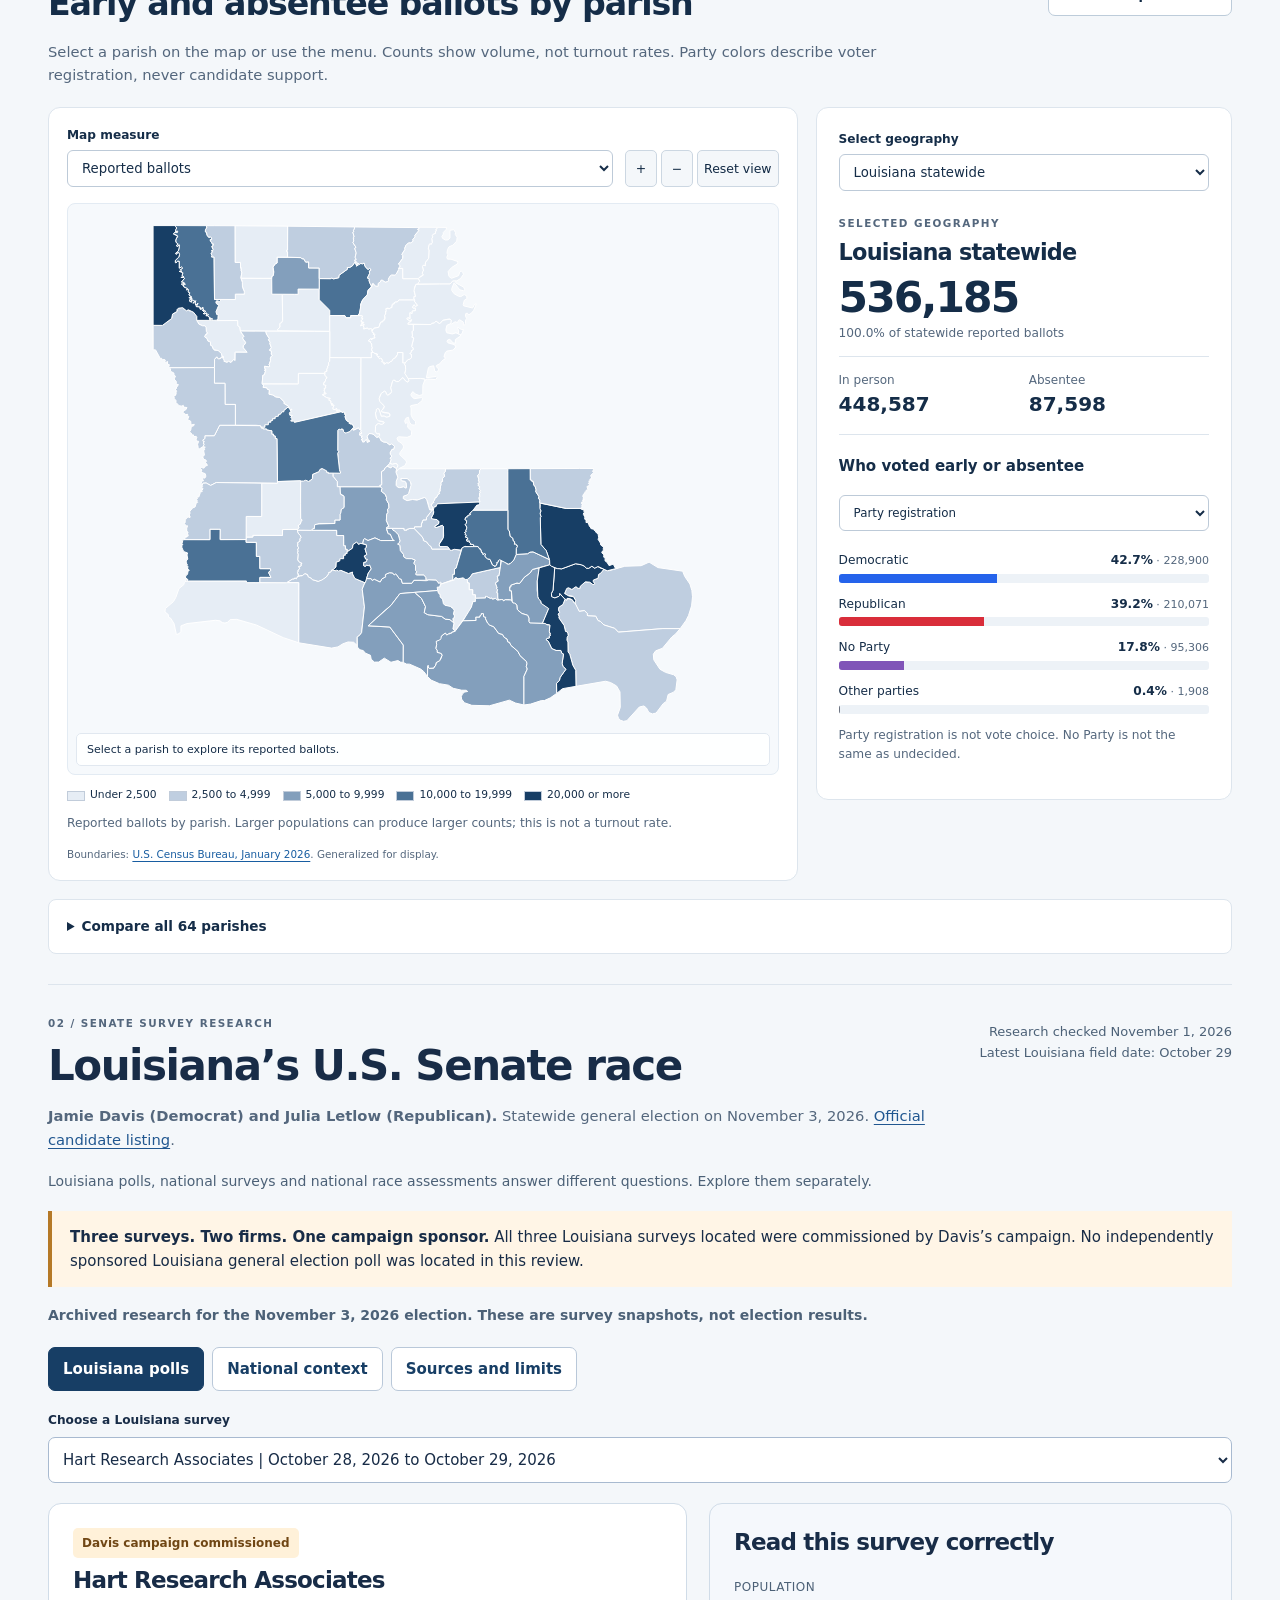
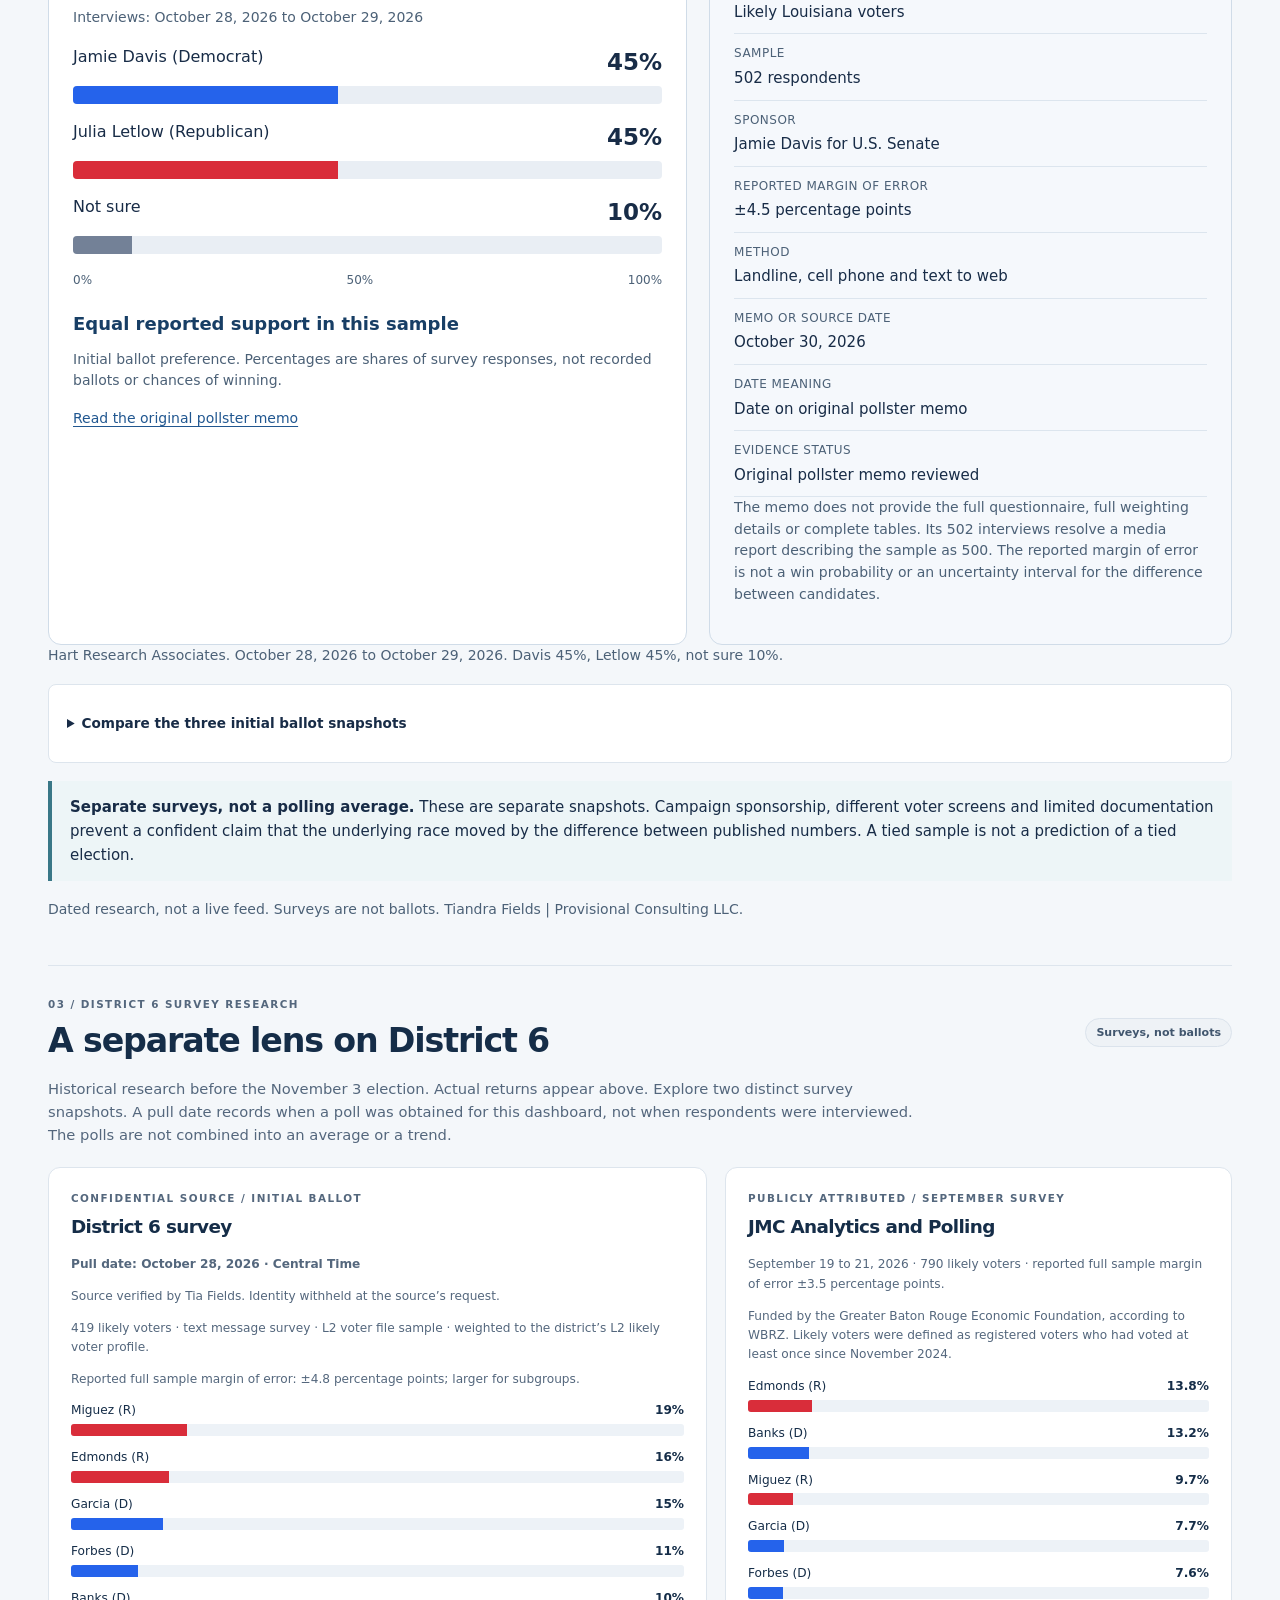
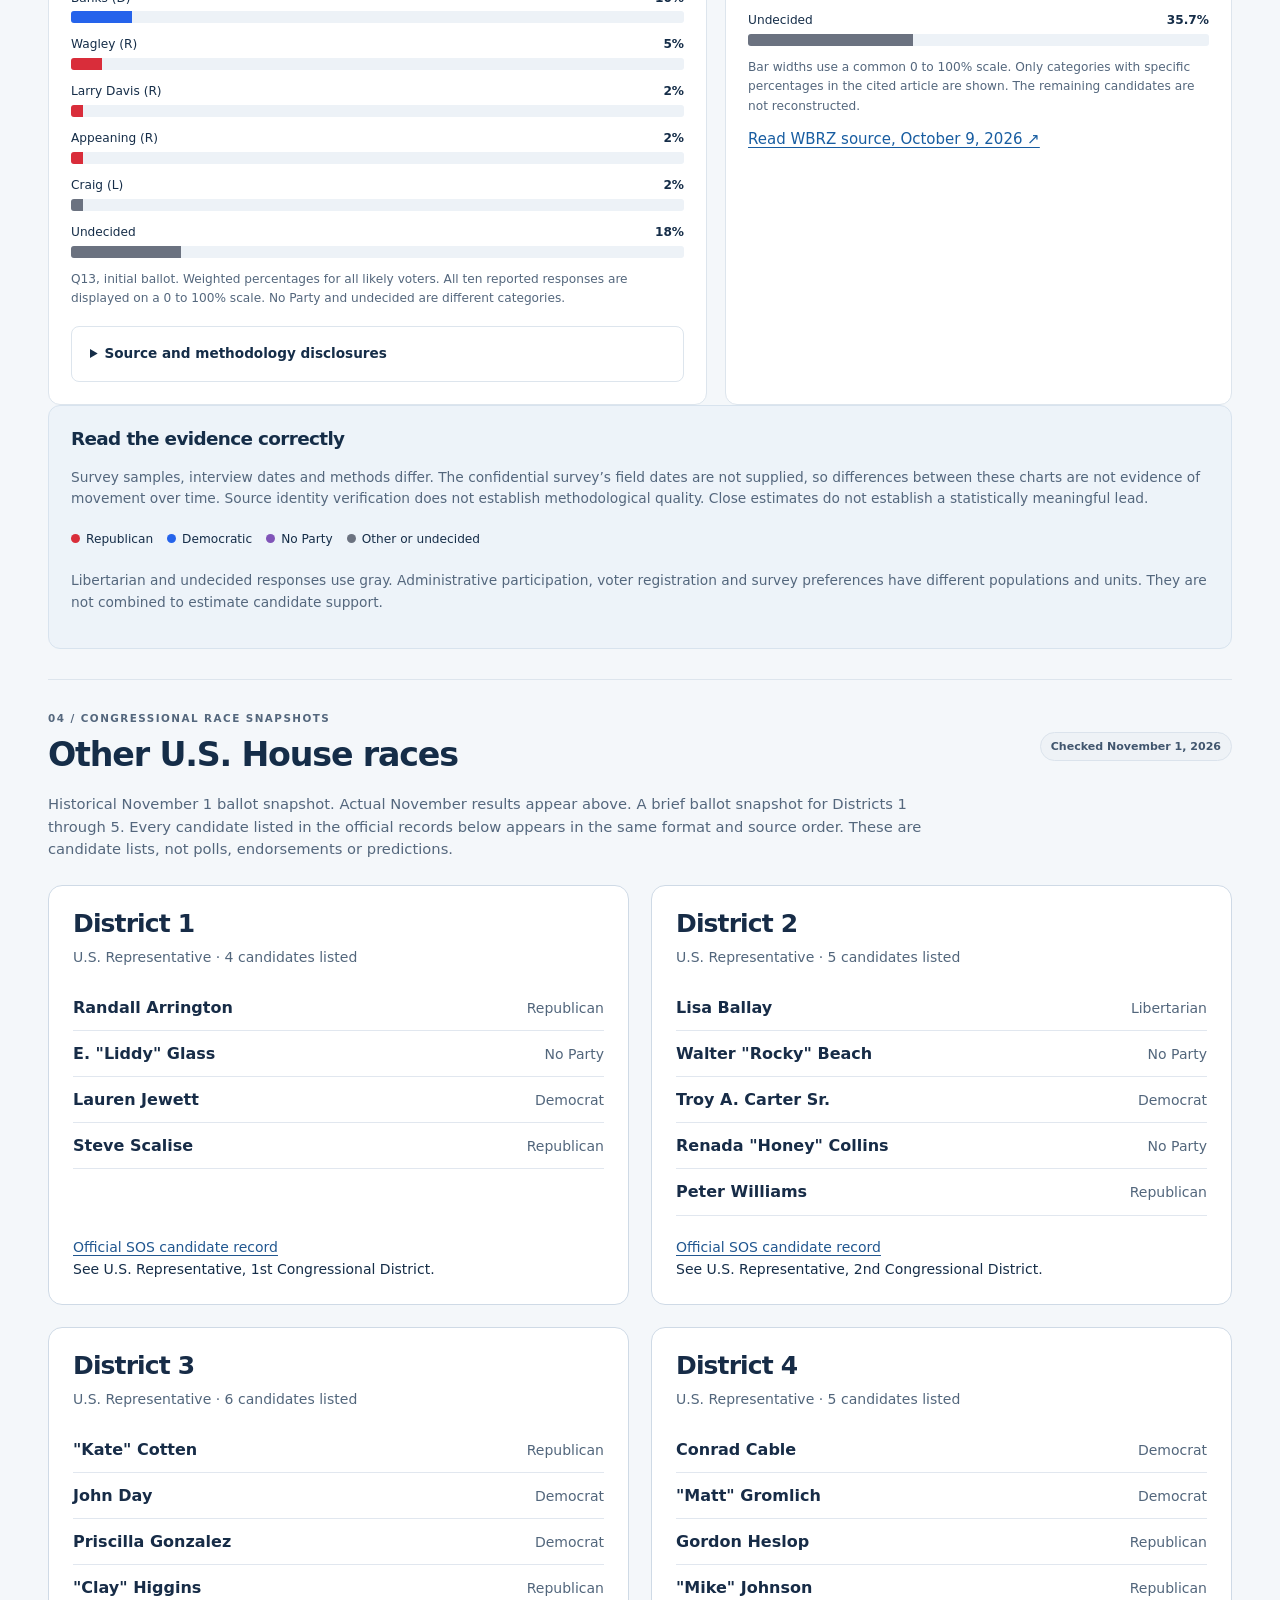
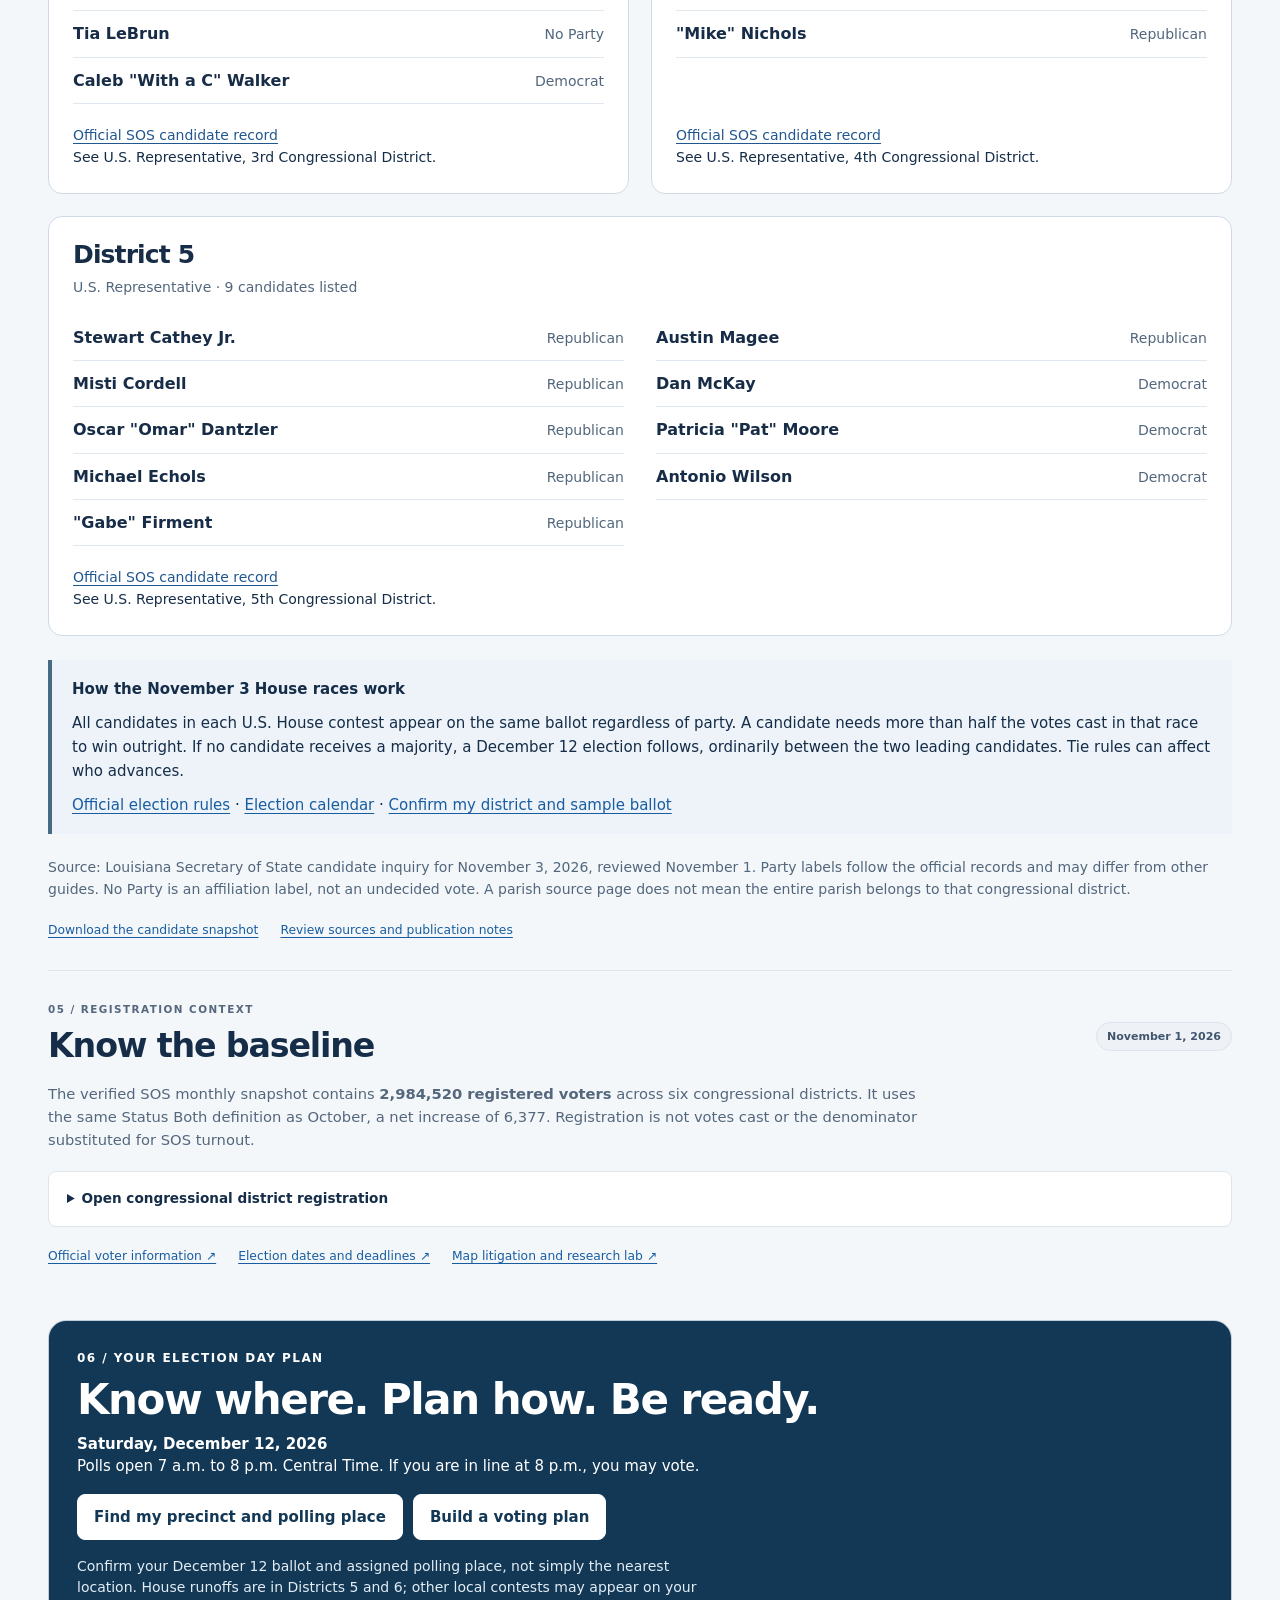
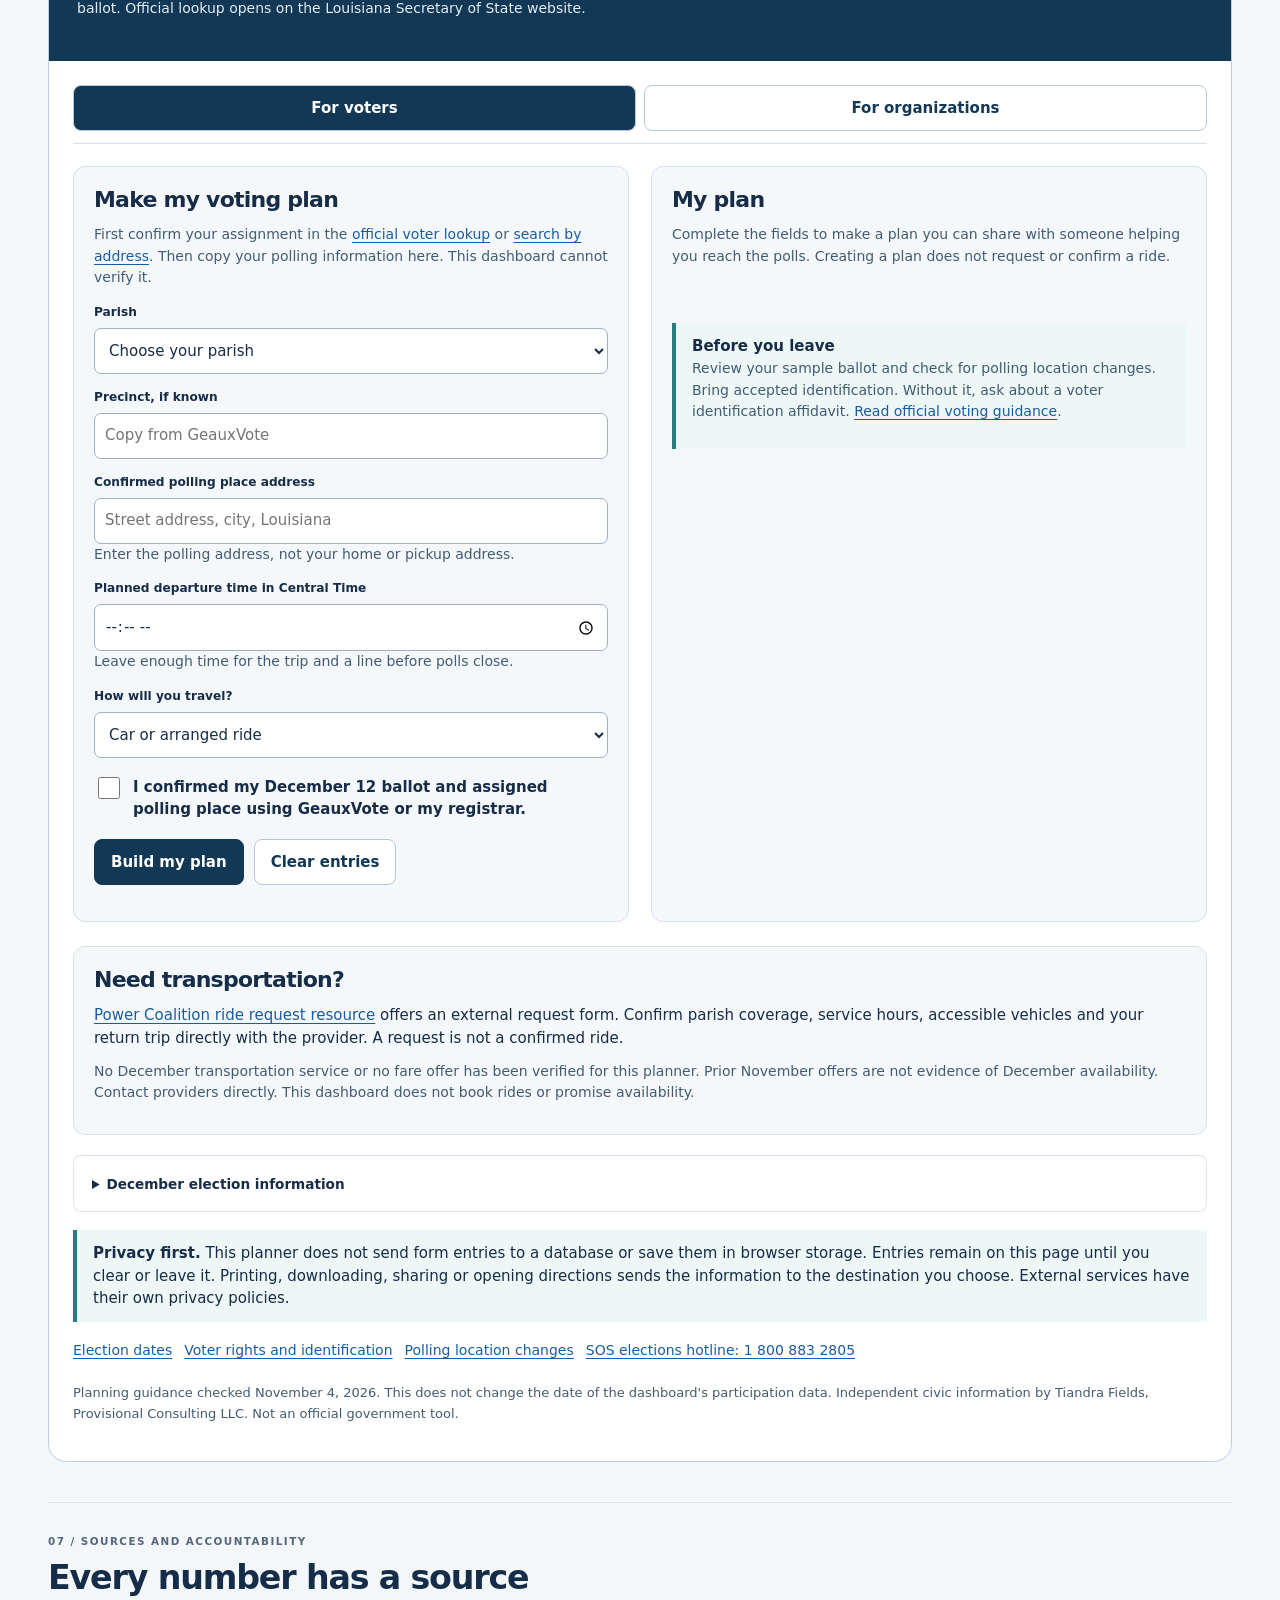
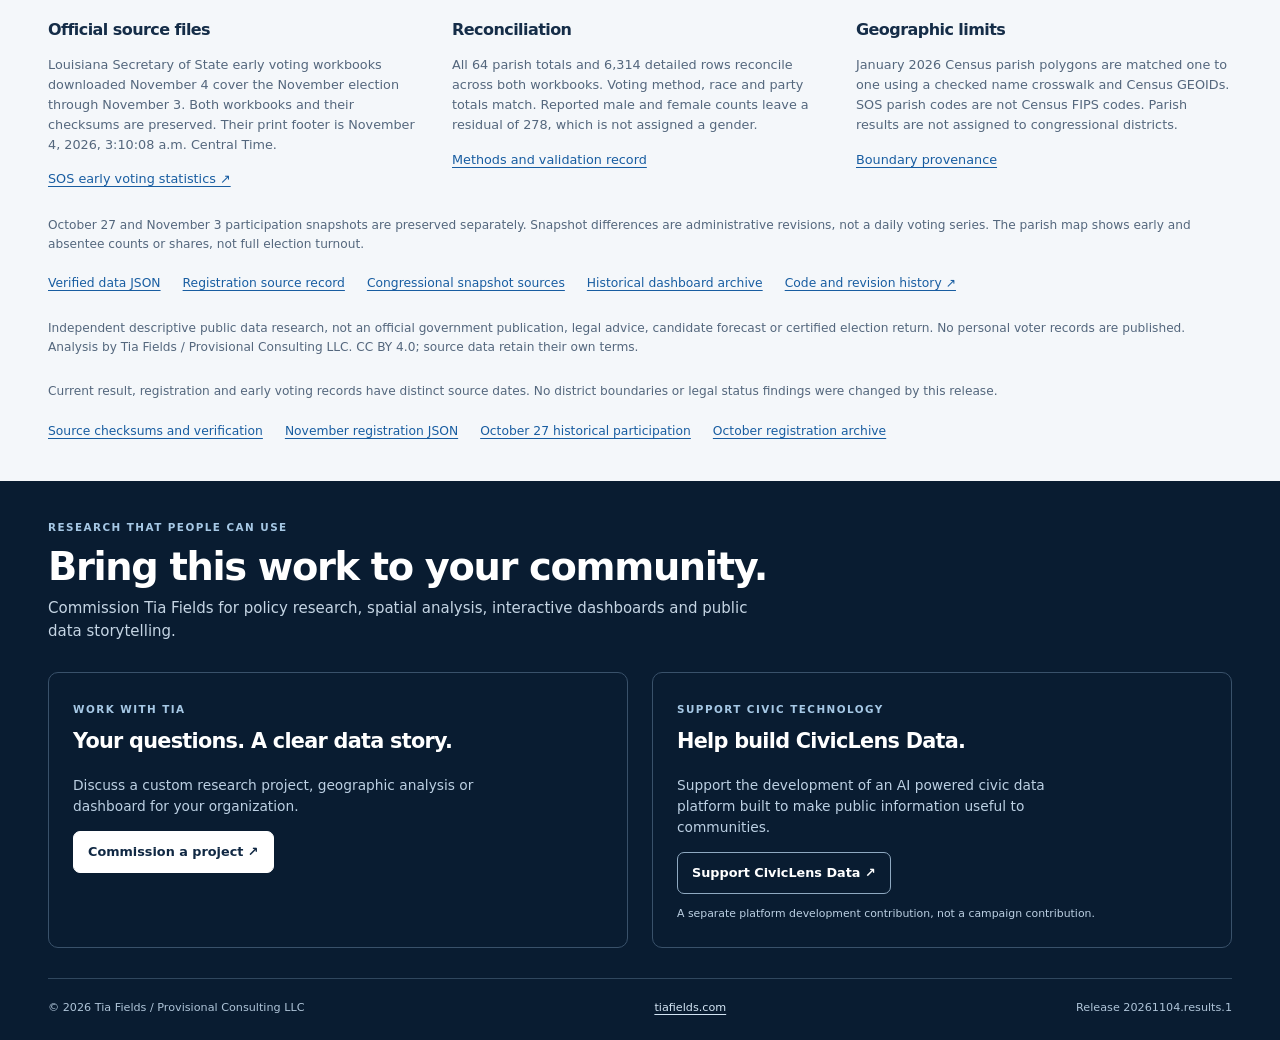
==== commit 03487cc9: "Publish reviewed SOS returns, runoff priority and November registration snapshot" ====
--- a/index.html
+++ b/index.html
@@ -1,120 +1,121 @@
-<!doctype html>
+<!DOCTYPE html>
+
 <html lang="en">
 <head>
-<meta charset="utf-8"><meta name="viewport" content="width=device-width,initial-scale=1">
-<meta name="description" content="Louisiana voting statistics, parish participation data, congressional race snapshots, polling research and voting plans by Tia Fields, Provisional Consulting LLC.">
-<meta name="author" content="Tia Fields / Provisional Consulting LLC"><meta name="dashboard-release" content="20261101-education1">
-<title>Louisiana Voter Education and Statistics | Tia Fields</title>
-<link rel="stylesheet" href="assets/dashboard-v20261028.css?v=20261028-poll3">
-<link rel="stylesheet" href="assets/voter-education-20261101.css?v=20261101-education1">
-<script defer src="assets/dashboard-v20261028.js?v=20261101-education1"></script>
-<script defer src="assets/voting-plan-20261101.js?v=20261101-plan1"></script>
-<script defer src="assets/senate-research-20261101.js?v=20261101-senate1"></script>
-<script defer src="assets/voter-education-20261101.js?v=20261101-education1"></script>
-</head>
+<meta charset="utf-8"/><meta content="width=device-width,initial-scale=1" name="viewport"/>
+<meta content="Louisiana congressional results, SOS unofficial turnout, December 12 runoff information, parish participation and voting plans by Tia Fields, Provisional Consulting LLC." name="description"/>
+<meta content="Tia Fields / Provisional Consulting LLC" name="author"/><meta content="20261104-results1" name="dashboard-release"/>
+<title>Louisiana Election Results and Runoffs | Tia Fields</title>
+<link href="assets/dashboard-v20261028.css?v=20261028-poll3" rel="stylesheet"/>
+<link href="assets/voter-education-20261101.css?v=20261101-education1" rel="stylesheet"/>
+<script defer="" src="assets/dashboard-v20261028.js?v=20261104-results1"></script>
+<script defer="" src="assets/voting-plan-20261101.js?v=20261104-results1"></script>
+<script defer="" src="assets/senate-research-20261101.js?v=20261104-results1"></script>
+<script defer="" src="assets/voter-education-20261101.js?v=20261104-results1"></script>
+<link href="assets/results-20261104.css?v=20261104-results1" rel="stylesheet"/></head>
 <body>
 <a class="skip" href="#main">Skip to dashboard</a>
 <header class="masthead"><div class="wrap masthead-row"><a class="brand" href="https://www.tiafields.com/">TIA FIELDS <span>PROVISIONAL CONSULTING LLC</span></a><span class="edition">2026 ELECTION RESEARCH</span></div></header>
-<nav class="nav" aria-label="Dashboard navigation"><div class="wrap nav-inner"><a href="#early-voting">Voting statistics</a><a href="#parish-map">Parish map</a><a href="#senate-research">Senate</a><a href="#polling-research">District 6</a><a href="#house-races">Other House races</a><a href="#registration">Registration</a><a href="#voting-plan">Voting plan</a><a href="#methodology">Sources</a></div></nav>
-<main class="wrap" id="main">
-<section id="early-voting" class="overview" aria-labelledby="page-title">
-<div class="section-heading"><div><p class="eyebrow">LOUISIANA CONGRESSIONAL VOTER &amp; PARTICIPATION DASHBOARD</p><h1 id="page-title">Louisiana voting statistics</h1></div><p class="updated">Data updated October 28, 2026 · Central Time<br><span>Early and absentee participation through October 27</span></p></div>
+<nav aria-label="Dashboard navigation" class="nav"><div class="wrap nav-inner"><a href="#runoffs">Runoffs</a><a href="#election-results">Results and turnout</a><a href="#early-voting">Voting statistics</a><a href="#parish-map">Parish map</a><a href="#senate-research">Senate</a><a href="#polling-research">District 6</a><a href="#house-races">Other House races</a><a href="#registration">Registration</a><a href="#voting-plan">Voting plan</a><a href="#methodology">Sources</a></div></nav>
+<main class="wrap" id="main"><section aria-labelledby="runoff-title" class="runoff-overview" id="runoffs"><p class="eyebrow">LOUISIANA CONGRESSIONAL VOTER &amp; PARTICIPATION DASHBOARD</p><h1 id="runoff-title">Next: December 12 runoffs</h1><p class="runoff-lead">Saturday, December 12, 2026 · Polls open 7 a.m. to 8 p.m. Central Time.</p><div class="runoff-grid"><article class="runoff-card"><p class="eyebrow">U.S. HOUSE</p><h2>District 5</h2><div class="runoff-person"><strong>Patricia "Pat" Moore</strong><span>Democrat</span><p>40,789 November votes <span class="fine">· SOS 18%</span></p></div><div class="runoff-person"><strong>"Gabe" Firment</strong><span>Republican</span><p>39,131 November votes <span class="fine">· SOS 17%</span></p></div><a href="#results-district-5">Review the full November result</a></article><article class="runoff-card"><p class="eyebrow">U.S. HOUSE</p><h2>District 6</h2><div class="runoff-person"><strong>Chauna Banks</strong><span>Democrat</span><p>50,878 November votes <span class="fine">· SOS 19%</span></p></div><div class="runoff-person"><strong>Blake Miguez</strong><span>Republican</span><p>50,213 November votes <span class="fine">· SOS 19%</span></p></div><a href="#results-district-6">Review the full November result</a></article></div><p class="results-note">Pairings are based on complete unofficial SOS returns and the House majority rule. These results are not certified. Whole percentages are rounded by SOS; exact vote totals determine rank.</p><div class="runoff-actions"><a class="button" href="#voting-plan">Make my December voting plan</a><a class="button secondary" href="https://voterportal.sos.la.gov/Home/VoterLogin" rel="noopener noreferrer" target="_blank">Check my district and ballot</a></div><details class="runoff-dates"><summary>Registration, early voting and absentee deadlines</summary><div class="deadline-grid"><p><strong>Register in person or by mail</strong>November 12</p><p><strong>Register online</strong>November 21</p><p><strong>Early voting</strong>November 28 through December 5<br/>Except November 29 · 8:30 a.m. to 6 p.m.</p><p><strong>Ordinary absentee request</strong>December 8 by 4:30 p.m.</p><p><strong>Ordinary absentee receipt</strong>December 11 by 4:30 p.m.</p><p><strong>Election Day</strong>December 12 · 7 a.m. to 8 p.m.</p></div><p class="fine">All times Central. Military and overseas exceptions apply. Check the official calendar for the rules that apply to you.</p></details><p class="fine">House runoffs are in Districts 5 and 6. Other local contests may appear on your ballot. A parish selection does not establish your congressional district or whether you have a December contest.</p><div class="resource-row"><a href="https://www.sos.la.gov/elections-voting/election-dates">Official election calendar</a><a href="https://www.sos.la.gov/elections-voting/how-candidates-are-elected">Official House election rules</a><a href="https://voterportal.sos.la.gov/graphical">SOS results</a></div></section><section aria-labelledby="results-title" class="section" id="election-results"><div class="section-heading"><div><p class="eyebrow">CURRENT SOS RETURNS</p><h2 id="results-title">November 3 results and turnout</h2></div><span class="badge">Unofficial · Not certified</span></div><p>Retrieved November 4, 2026 at 9:11 AM Central. All seven congressional contests report all expected precincts and early and absentee parishes.</p><div class="turnout-grid"><a class="turnout-card" href="#results-senate"><span>U.S. Senate</span><strong>49.3%</strong><span>SOS unofficial turnout</span><div aria-hidden="true" class="turnout-track"><i style="width:49.3%"></i></div><small>1,466,069 contest votes</small></a><a class="turnout-card" href="#results-district-1"><span>House District 1</span><strong>51.1%</strong><span>SOS unofficial turnout</span><div aria-hidden="true" class="turnout-track"><i style="width:51.1%"></i></div><small>263,373 contest votes</small></a><a class="turnout-card" href="#results-district-2"><span>House District 2</span><strong>48.1%</strong><span>SOS unofficial turnout</span><div aria-hidden="true" class="turnout-track"><i style="width:48.1%"></i></div><small>240,582 contest votes</small></a><a class="turnout-card" href="#results-district-3"><span>House District 3</span><strong>47.4%</strong><span>SOS unofficial turnout</span><div aria-hidden="true" class="turnout-track"><i style="width:47.4%"></i></div><small>234,994 contest votes</small></a><a class="turnout-card" href="#results-district-4"><span>House District 4</span><strong>47.8%</strong><span>SOS unofficial turnout</span><div aria-hidden="true" class="turnout-track"><i style="width:47.8%"></i></div><small>230,339 contest votes</small></a><a class="turnout-card" href="#results-district-5"><span>House District 5</span><strong>47.1%</strong><span>SOS unofficial turnout</span><div aria-hidden="true" class="turnout-track"><i style="width:47.1%"></i></div><small>227,917 contest votes</small></a><a class="turnout-card" href="#results-district-6"><span>House District 6</span><strong>52.5%</strong><span>SOS unofficial turnout</span><div aria-hidden="true" class="turnout-track"><i style="width:52.5%"></i></div><small>261,951 contest votes</small></a></div><p class="results-note">These are the turnout rates displayed by SOS for each contest. Candidate vote totals are not a count of unique voters across races. Do not add Senate and House totals together. Monthly registration figures below are a separate dataset.</p><h3>Explore every congressional result</h3><details class="race-result" id="results-senate"><summary>U.S. Senate <span>1,466,069 votes · 49.3% turnout</span></summary><p>Complete reporting · Unofficial</p><p class="fine">Election Day: 3,722 of 3,722 precincts. Early and absentee: 64 of 64 parishes.</p><div aria-label="U.S. Senate candidate results" class="result-table-wrap" role="region" tabindex="0"><table><caption>U.S. Senate · November 3, 2026 · Unofficial SOS returns</caption><thead><tr><th scope="col">Candidate</th><th scope="col">Party</th><th scope="col">Votes</th><th scope="col">SOS share</th></tr></thead><tbody><tr><th scope="row">Julia Letlow</th><td>Republican</td><td>745,963</td><td>51%</td></tr><tr><th scope="row">"Jamie" Davis</th><td>Democrat</td><td>720,106</td><td>49%</td></tr></tbody></table></div></details><details class="race-result" id="results-district-1"><summary>House District 1 <span>263,373 votes · 51.1% turnout</span></summary><p>Complete reporting · Unofficial</p><p class="fine">Election Day: 522 of 522 precincts. Early and absentee: 8 of 8 parishes.</p><div aria-label="House District 1 candidate results" class="result-table-wrap" role="region" tabindex="0"><table><caption>House District 1 · November 3, 2026 · Unofficial SOS returns</caption><thead><tr><th scope="col">Candidate</th><th scope="col">Party</th><th scope="col">Votes</th><th scope="col">SOS share</th></tr></thead><tbody><tr><th scope="row">Steve Scalise</th><td>Republican</td><td>159,890</td><td>61%</td></tr><tr><th scope="row">Lauren Jewett</th><td>Democrat</td><td>89,428</td><td>34%</td></tr><tr><th scope="row">Randall Arrington</th><td>Republican</td><td>9,776</td><td>4%</td></tr><tr><th scope="row">E. "Liddy" Glass</th><td>No Party</td><td>4,279</td><td>2%</td></tr></tbody></table></div></details><details class="race-result" id="results-district-2"><summary>House District 2 <span>240,582 votes · 48.1% turnout</span></summary><p>Complete reporting · Unofficial</p><p class="fine">Election Day: 613 of 613 precincts. Early and absentee: 10 of 10 parishes.</p><div aria-label="House District 2 candidate results" class="result-table-wrap" role="region" tabindex="0"><table><caption>House District 2 · November 3, 2026 · Unofficial SOS returns</caption><thead><tr><th scope="col">Candidate</th><th scope="col">Party</th><th scope="col">Votes</th><th scope="col">SOS share</th></tr></thead><tbody><tr><th scope="row">Troy A. Carter, Sr.</th><td>Democrat</td><td>192,258</td><td>80%</td></tr><tr><th scope="row">Peter Williams</th><td>Republican</td><td>36,367</td><td>15%</td></tr><tr><th scope="row">Lisa Ballay</th><td>Libertarian</td><td>6,405</td><td>3%</td></tr><tr><th scope="row">Renada "Honey" Collins</th><td>No Party</td><td>2,999</td><td>1%</td></tr><tr><th scope="row">Walter "Rocky" Beach</th><td>No Party</td><td>2,553</td><td>1%</td></tr></tbody></table></div></details><details class="race-result" id="results-district-3"><summary>House District 3 <span>234,994 votes · 47.4% turnout</span></summary><p>Complete reporting · Unofficial</p><p class="fine">Election Day: 571 of 571 precincts. Early and absentee: 11 of 11 parishes.</p><div aria-label="House District 3 candidate results" class="result-table-wrap" role="region" tabindex="0"><table><caption>House District 3 · November 3, 2026 · Unofficial SOS returns</caption><thead><tr><th scope="col">Candidate</th><th scope="col">Party</th><th scope="col">Votes</th><th scope="col">SOS share</th></tr></thead><tbody><tr><th scope="row">"Clay" Higgins</th><td>Republican</td><td>129,203</td><td>55%</td></tr><tr><th scope="row">John Day</th><td>Democrat</td><td>49,162</td><td>21%</td></tr><tr><th scope="row">Caleb "With a C" Walker</th><td>Democrat</td><td>19,932</td><td>8%</td></tr><tr><th scope="row">Priscilla Gonzalez</th><td>Democrat</td><td>16,828</td><td>7%</td></tr><tr><th scope="row">"Kate" Cotten</th><td>Republican</td><td>15,661</td><td>7%</td></tr><tr><th scope="row">Tia LeBrun</th><td>No Party</td><td>4,208</td><td>2%</td></tr></tbody></table></div></details><details class="race-result" id="results-district-4"><summary>House District 4 <span>230,339 votes · 47.8% turnout</span></summary><p>Complete reporting · Unofficial</p><p class="fine">Election Day: 684 of 684 precincts. Early and absentee: 15 of 15 parishes.</p><div aria-label="House District 4 candidate results" class="result-table-wrap" role="region" tabindex="0"><table><caption>House District 4 · November 3, 2026 · Unofficial SOS returns</caption><thead><tr><th scope="col">Candidate</th><th scope="col">Party</th><th scope="col">Votes</th><th scope="col">SOS share</th></tr></thead><tbody><tr><th scope="row">"Mike" Johnson</th><td>Republican</td><td>134,739</td><td>58%</td></tr><tr><th scope="row">Conrad Cable</th><td>Democrat</td><td>52,893</td><td>23%</td></tr><tr><th scope="row">"Matt" Gromlich</th><td>Democrat</td><td>32,866</td><td>14%</td></tr><tr><th scope="row">"Mike" Nichols</th><td>Republican</td><td>7,270</td><td>3%</td></tr><tr><th scope="row">Gordon Heslop</th><td>Republican</td><td>2,571</td><td>1%</td></tr></tbody></table></div></details><details class="race-result" id="results-district-5"><summary>House District 5 <span>227,917 votes · 47.1% turnout</span></summary><p>Runoff pairings shown above</p><p class="fine">Election Day: 791 of 791 precincts. Early and absentee: 24 of 24 parishes.</p><div aria-label="House District 5 candidate results" class="result-table-wrap" role="region" tabindex="0"><table><caption>House District 5 · November 3, 2026 · Unofficial SOS returns</caption><thead><tr><th scope="col">Candidate</th><th scope="col">Party</th><th scope="col">Votes</th><th scope="col">SOS share</th></tr></thead><tbody><tr><th scope="row">Patricia "Pat" Moore</th><td>Democrat</td><td>40,789</td><td>18%</td></tr><tr><th scope="row">"Gabe" Firment</th><td>Republican</td><td>39,131</td><td>17%</td></tr><tr><th scope="row">Misti Cordell</th><td>Republican</td><td>33,366</td><td>15%</td></tr><tr><th scope="row">Michael Echols</th><td>Republican</td><td>32,902</td><td>14%</td></tr><tr><th scope="row">Stewart Cathey, Jr.</th><td>Republican</td><td>28,160</td><td>12%</td></tr><tr><th scope="row">Antonio Wilson</th><td>Democrat</td><td>27,364</td><td>12%</td></tr><tr><th scope="row">Dan McKay</th><td>Democrat</td><td>16,047</td><td>7%</td></tr><tr><th scope="row">Austin Magee</th><td>Republican</td><td>7,920</td><td>3%</td></tr><tr><th scope="row">Oscar "Omar" Dantzler</th><td>Republican</td><td>2,238</td><td>1%</td></tr></tbody></table></div></details><details class="race-result" id="results-district-6"><summary>House District 6 <span>261,951 votes · 52.5% turnout</span></summary><p>Runoff pairings shown above</p><p class="fine">Election Day: 541 of 541 precincts. Early and absentee: 11 of 11 parishes.</p><div aria-label="House District 6 candidate results" class="result-table-wrap" role="region" tabindex="0"><table><caption>House District 6 · November 3, 2026 · Unofficial SOS returns</caption><thead><tr><th scope="col">Candidate</th><th scope="col">Party</th><th scope="col">Votes</th><th scope="col">SOS share</th></tr></thead><tbody><tr><th scope="row">Chauna Banks</th><td>Democrat</td><td>50,878</td><td>19%</td></tr><tr><th scope="row">Blake Miguez</th><td>Republican</td><td>50,213</td><td>19%</td></tr><tr><th scope="row">"Rick" Edmonds</th><td>Republican</td><td>49,241</td><td>19%</td></tr><tr><th scope="row">Lindsay "Rubia" Garcia</th><td>Democrat</td><td>33,544</td><td>13%</td></tr><tr><th scope="row">Stephen Wagley</th><td>Republican</td><td>28,169</td><td>11%</td></tr><tr><th scope="row">Patrick "Pat" Forbes</th><td>Democrat</td><td>23,820</td><td>9%</td></tr><tr><th scope="row">Larry Davis III</th><td>Republican</td><td>11,356</td><td>4%</td></tr><tr><th scope="row">Monique Appeaning</th><td>Republican</td><td>8,109</td><td>3%</td></tr><tr><th scope="row">Rufus Craig</th><td>Libertarian</td><td>3,461</td><td>1%</td></tr><tr><th scope="row">Michael Mebruer</th><td>Republican</td><td>3,160</td><td>1%</td></tr></tbody></table></div></details><p class="fine">SOS reports candidate shares as whole percentages, so rounded shares may not total 100. A source update timestamp was not available; the retrieval time above is recorded instead. Complete reporting does not mean certification.</p><p class="fine">Audited November 3 statewide and parish participation reports were not listed in the official postelection indexes at this review. The map below shows early and absentee ballots, not full election turnout.</p><div class="resource-row"><a href="https://voterportal.sos.la.gov/graphical">Official results portal</a><a href="data/processed/election_results_2026-11-03.json">Download results JSON</a><a href="data/processed/election_results_2026-11-03.csv">Download candidate results CSV</a><a href="docs/RESULTS_RELEASE_20261104.md">Source records and limitations</a></div></section>
+<section aria-labelledby="page-title" class="overview" id="early-voting">
+<div class="section-heading"><div><p class="eyebrow">LOUISIANA CONGRESSIONAL VOTER &amp; PARTICIPATION DASHBOARD</p><h2 id="page-title">Early and absentee voting statistics</h2></div><p class="updated">Data updated November 4, 2026 · Central Time<br/><span>November election participation through November 3</span></p></div>
 <p class="intro">Explore recorded early and absentee ballots, parish data and voter registration. These statistics describe participation, not election results.</p>
-<div class="metrics" aria-label="Verified statewide participation"><article class="metric featured"><span class="metric-label">Reported early ballots</span><strong id="ev-total">520,942</strong><span>Statewide cumulative snapshot</span></article><article class="metric"><span class="metric-label">In person</span><strong id="ev-inperson">448,525</strong><span id="inperson-share">86.1% of reported ballots</span></article><article class="metric"><span class="metric-label">Absentee</span><strong id="ev-absentee">72,417</strong><span id="absentee-share">13.9% of reported ballots</span></article><article class="metric"><span class="metric-label">Parishes reconciled</span><strong>64 <small>/ 64</small></strong><span>Both SOS workbooks checked</span></article></div>
-<p class="verification" id="data-status" role="status">Verified workbook snapshot. In person early voting is complete. Absentee receipts and corrections may continue. These are not certified election results.</p>
-<div class="snapshot-line"><span>SOS report printed October 28 at 3:10:06 a.m. Central Time.</span><a href="#methodology">Review verification</a></div>
-<noscript><p class="notice">JavaScript is needed for the interactive map and filters. The statewide summary above remains available. <a href="data/processed/early_voting_2026.json">Download the verified data.</a></p></noscript>
+<div aria-label="Verified statewide participation" class="metrics"><article class="metric featured"><span class="metric-label">Reported early ballots</span><strong id="ev-total">536,185</strong><span>Statewide cumulative snapshot</span></article><article class="metric"><span class="metric-label">In person</span><strong id="ev-inperson">448,587</strong><span id="inperson-share">83.7% of reported ballots</span></article><article class="metric"><span class="metric-label">Absentee</span><strong id="ev-absentee">87,598</strong><span id="absentee-share">16.3% of reported ballots</span></article><article class="metric"><span class="metric-label">Parishes reconciled</span><strong>64 <small>/ 64</small></strong><span>Both SOS workbooks checked</span></article></div>
+<p class="verification" id="data-status" role="status">Verified November 4 workbook snapshot. All 64 parishes reconcile across both workbooks. These early and absentee ballots are not total Election Day turnout or certified results.</p>
+<div class="snapshot-line"><span>SOS report printed November 4 at 3:10:08 a.m. Central Time.</span><a href="#methodology">Review verification</a></div>
+<noscript><p class="notice">JavaScript is needed for the interactive map and filters. The statewide summary above remains available. <a href="data/processed/early_voting_2026-11-03.json">Download the verified data.</a></p></noscript>
 </section>
-<section id="parish-map" class="section" aria-labelledby="map-title">
-<div class="section-heading"><div><p class="eyebrow">01 / PARISH PARTICIPATION DATA</p><h2 id="map-title">Explore every parish</h2></div><button class="button secondary" id="download-data" disabled>Download parish CSV</button></div>
+<section aria-labelledby="map-title" class="section" id="parish-map">
+<div class="section-heading"><div><p class="eyebrow">01 / PARISH PARTICIPATION DATA</p><h2 id="map-title">Early and absentee ballots by parish</h2></div><button class="button secondary" disabled="" id="download-data">Download parish CSV</button></div>
 <p class="section-intro">Select a parish on the map or use the menu. Counts show volume, not turnout rates. Party colors describe voter registration, never candidate support.</p>
-<div class="explorer"><div class="map-card"><div class="map-toolbar"><div><label for="map-metric">Map measure</label><select id="map-metric"><option value="total">Reported ballots</option><option value="in_person_share">In person share</option><option value="absentee_share">Absentee share</option><option value="democratic">Democratic registration share</option><option value="republican">Republican registration share</option><option value="no_party">No Party registration share</option><option value="black_share">Black voter share</option></select></div><div class="zoom-controls" aria-label="Map controls"><button id="zoom-in" aria-label="Zoom in">+</button><button id="zoom-out" aria-label="Zoom out">−</button><button id="map-reset">Reset view</button></div></div>
-<div class="map-frame"><svg id="map-svg" viewBox="0 0 800 660" aria-labelledby="map-svg-title map-svg-desc" role="group"><title id="map-svg-title">Louisiana parish participation map</title><desc id="map-svg-desc">Select a parish with a pointer or keyboard. The parish menu provides the same information. Zoom controls and dragging adjust the view.</desc><g id="map-shapes"></g></svg><p id="map-loading" role="status">Loading verified parish boundaries…</p><p class="map-readout" id="map-readout" aria-live="polite">Select a parish to explore its reported ballots.</p></div>
-<div id="map-legend" class="legend" aria-label="Map legend"></div><p class="fine" id="metric-description">Reported ballots by parish. Larger populations can produce larger counts; this is not a turnout rate.</p><p class="attribution">Boundaries: <a href="https://tigerweb.geo.census.gov/arcgis/rest/services/TIGERweb/State_County/MapServer/19" target="_blank" rel="noopener noreferrer">U.S. Census Bureau, January 2026</a>. Generalized for display.</p></div>
-<aside class="selection-card" aria-labelledby="selection-title"><label for="parish-select">Select geography</label><select id="parish-select" disabled><option value="state">Louisiana statewide</option></select><p class="eyebrow selected-label">SELECTED GEOGRAPHY</p><h3 id="selection-title">Louisiana statewide</h3><div class="selection-total" id="selected-total">520,942</div><p class="fine" id="selected-share">100% of statewide reported ballots</p><div class="method-pair"><div><span>In person</span><strong id="selected-inperson">448,525</strong></div><div><span>Absentee</span><strong id="selected-absentee">72,417</strong></div></div><div class="mini-heading"><h4>Who has voted so far</h4><select id="composition" aria-label="Composition measure"><option value="party">Party registration</option><option value="race">Reported race</option><option value="method">Voting method</option></select></div><div id="composition-bars" class="bar-list"></div><p class="fine" id="composition-note">Party registration is not vote choice. No Party is not the same as undecided.</p></aside></div>
-<details class="table-details"><summary>Compare all 64 parishes</summary><div class="table-tools"><div><label for="parish-search">Search parish</label><input id="parish-search" type="search" placeholder="Enter a parish name"></div><div><label for="parish-sort">Sort table</label><select id="parish-sort"><option value="total">Most reported ballots</option><option value="name">Parish name</option><option value="absentee">Highest absentee share</option></select></div><p id="table-count" role="status"></p></div><div class="table-scroll"><table><caption>Parish reported participation through October 27, 2026</caption><thead><tr><th scope="col">Parish</th><th scope="col">Reported ballots</th><th scope="col">In person</th><th scope="col">Absentee</th><th scope="col">Dem %</th><th scope="col">Rep %</th><th scope="col">No Party %</th></tr></thead><tbody id="parish-table"></tbody></table></div></details>
+<div class="explorer"><div class="map-card"><div class="map-toolbar"><div><label for="map-metric">Map measure</label><select id="map-metric"><option value="total">Reported ballots</option><option value="in_person_share">In person share</option><option value="absentee_share">Absentee share</option><option value="democratic">Democratic registration share</option><option value="republican">Republican registration share</option><option value="no_party">No Party registration share</option><option value="black_share">Black voter share</option></select></div><div aria-label="Map controls" class="zoom-controls"><button aria-label="Zoom in" id="zoom-in">+</button><button aria-label="Zoom out" id="zoom-out">−</button><button id="map-reset">Reset view</button></div></div>
+<div class="map-frame"><svg aria-labelledby="map-svg-title map-svg-desc" id="map-svg" role="group" viewbox="0 0 800 660"><title id="map-svg-title">Louisiana parish participation map</title><desc id="map-svg-desc">Select a parish with a pointer or keyboard. The parish menu provides the same information. Zoom controls and dragging adjust the view.</desc><g id="map-shapes"></g></svg><p id="map-loading" role="status">Loading verified parish boundaries…</p><p aria-live="polite" class="map-readout" id="map-readout">Select a parish to explore its reported ballots.</p></div>
+<div aria-label="Map legend" class="legend" id="map-legend"></div><p class="fine" id="metric-description">Reported ballots by parish. Larger populations can produce larger counts; this is not a turnout rate.</p><p class="attribution">Boundaries: <a href="https://tigerweb.geo.census.gov/arcgis/rest/services/TIGERweb/State_County/MapServer/19" rel="noopener noreferrer" target="_blank">U.S. Census Bureau, January 2026</a>. Generalized for display.</p></div>
+<aside aria-labelledby="selection-title" class="selection-card"><label for="parish-select">Select geography</label><select disabled="" id="parish-select"><option value="state">Louisiana statewide</option></select><p class="eyebrow selected-label">SELECTED GEOGRAPHY</p><h3 id="selection-title">Louisiana statewide</h3><div class="selection-total" id="selected-total">536,185</div><p class="fine" id="selected-share">100% of statewide reported ballots</p><div class="method-pair"><div><span>In person</span><strong id="selected-inperson">448,587</strong></div><div><span>Absentee</span><strong id="selected-absentee">87,598</strong></div></div><div class="mini-heading"><h4>Who voted early or absentee</h4><select aria-label="Composition measure" id="composition"><option value="party">Party registration</option><option value="race">Reported race</option><option value="method">Voting method</option></select></div><div class="bar-list" id="composition-bars"></div><p class="fine" id="composition-note">Party registration is not vote choice. No Party is not the same as undecided.</p></aside></div>
+<details class="table-details"><summary>Compare all 64 parishes</summary><div class="table-tools"><div><label for="parish-search">Search parish</label><input id="parish-search" placeholder="Enter a parish name" type="search"/></div><div><label for="parish-sort">Sort table</label><select id="parish-sort"><option value="total">Most reported ballots</option><option value="name">Parish name</option><option value="absentee">Highest absentee share</option></select></div><p id="table-count" role="status"></p></div><div class="table-scroll"><table><caption>Parish early and absentee participation through November 3, 2026</caption><thead><tr><th scope="col">Parish</th><th scope="col">Reported ballots</th><th scope="col">In person</th><th scope="col">Absentee</th><th scope="col">Dem %</th><th scope="col">Rep %</th><th scope="col">No Party %</th></tr></thead><tbody id="parish-table"></tbody></table></div></details>
 </section>
-<noscript><section id="senate-research" class="section"><p class="eyebrow">02 / SENATE SURVEY RESEARCH</p><h2>Louisiana’s U.S. Senate race</h2><p>Research checked November 1, 2026. Jamie Davis and Julia Letlow are candidates in the November 3 statewide general election.</p><p>Hart Research interviewed 502 likely Louisiana voters October 28 to 29. The initial ballot result was 45% Davis, 45% Letlow and 10% not sure, with a reported margin of error of ±4.5 percentage points. Davis’s campaign commissioned the survey. This is not an election result or a forecast.</p><p><a href="https://cms.bayouprogressive.com/wp-content/uploads/2026/10/10.30-Poll-memo.pdf">Read the original October Hart memo</a> | <a href="data/processed/polling_senate_2026-11-01.json">Download the research data</a> | <a href="docs/SENATE_POLLING_20261101.md">Sources and limitations</a></p><p>Enable JavaScript to compare the three Louisiana surveys and view national polling context separately.</p></section></noscript>
-<section id="polling-research" class="section" aria-labelledby="polling-title">
+<noscript><section class="section" id="senate-research"><p class="eyebrow">02 / SENATE SURVEY RESEARCH</p><h2>Louisiana’s U.S. Senate race</h2><p>Research checked November 1, 2026. Jamie Davis and Julia Letlow are candidates in the November 3 statewide general election.</p><p>Hart Research interviewed 502 likely Louisiana voters October 28 to 29. The initial ballot result was 45% Davis, 45% Letlow and 10% not sure, with a reported margin of error of ±4.5 percentage points. Davis’s campaign commissioned the survey. This is not an election result or a forecast.</p><p><a href="https://cms.bayouprogressive.com/wp-content/uploads/2026/10/10.30-Poll-memo.pdf">Read the original October Hart memo</a> | <a href="data/processed/polling_senate_2026-11-01.json">Download the research data</a> | <a href="docs/SENATE_POLLING_20261101.md">Sources and limitations</a></p><p>Enable JavaScript to compare the three Louisiana surveys and view national polling context separately.</p></section></noscript>
+<section aria-labelledby="polling-title" class="section" id="polling-research">
 <div class="section-heading"><div><p class="eyebrow">03 / DISTRICT 6 SURVEY RESEARCH</p><h2 id="polling-title">A separate lens on District 6</h2></div><span class="badge neutral">Surveys, not ballots</span></div>
-<p class="section-intro">Explore two distinct survey snapshots. A pull date records when a poll was obtained for this dashboard, not when respondents were interviewed. The polls are not combined into an average or a trend.</p>
+<p class="section-intro">Historical research before the November 3 election. Actual returns appear above. Explore two distinct survey snapshots. A pull date records when a poll was obtained for this dashboard, not when respondents were interviewed. The polls are not combined into an average or a trend.</p>
 <div class="poll-grid">
-<article class="panel" id="poll-confidential" aria-labelledby="poll-confidential-title">
+<article aria-labelledby="poll-confidential-title" class="panel" id="poll-confidential">
 <p class="eyebrow">CONFIDENTIAL SOURCE / INITIAL BALLOT</p><h3 id="poll-confidential-title">District 6 survey</h3>
 <p class="fine"><strong>Pull date: <time datetime="2026-10-28">October 28, 2026</time> · Central Time</strong></p>
 <p class="fine" id="poll-confidential-source">Source verified by Tia Fields. Identity withheld at the source’s request.</p>
 <p class="fine">419 likely voters · text message survey · L2 voter file sample · weighted to the district’s L2 likely voter profile.</p>
 <p class="fine">Reported full sample margin of error: ±4.8 percentage points; larger for subgroups.</p>
-<div id="poll-confidential-bars" class="bar-list poll-bars" aria-label="District 6 initial ballot survey results from the confidential source">
-<div class="bar-row" data-response="Miguez (R)"><div class="bar-label"><span>Miguez (R)</span><strong>19%</strong></div><div class="bar-track" aria-hidden="true"><span class="bar-fill" style="width:19%;background:#d92d3a"></span></div></div>
-<div class="bar-row" data-response="Edmonds (R)"><div class="bar-label"><span>Edmonds (R)</span><strong>16%</strong></div><div class="bar-track" aria-hidden="true"><span class="bar-fill" style="width:16%;background:#d92d3a"></span></div></div>
-<div class="bar-row" data-response="Garcia (D)"><div class="bar-label"><span>Garcia (D)</span><strong>15%</strong></div><div class="bar-track" aria-hidden="true"><span class="bar-fill" style="width:15%;background:#2563eb"></span></div></div>
-<div class="bar-row" data-response="Forbes (D)"><div class="bar-label"><span>Forbes (D)</span><strong>11%</strong></div><div class="bar-track" aria-hidden="true"><span class="bar-fill" style="width:11%;background:#2563eb"></span></div></div>
-<div class="bar-row" data-response="Banks (D)"><div class="bar-label"><span>Banks (D)</span><strong>10%</strong></div><div class="bar-track" aria-hidden="true"><span class="bar-fill" style="width:10%;background:#2563eb"></span></div></div>
-<div class="bar-row" data-response="Wagley (R)"><div class="bar-label"><span>Wagley (R)</span><strong>5%</strong></div><div class="bar-track" aria-hidden="true"><span class="bar-fill" style="width:5%;background:#d92d3a"></span></div></div>
-<div class="bar-row" data-response="Larry Davis (R)"><div class="bar-label"><span>Larry Davis (R)</span><strong>2%</strong></div><div class="bar-track" aria-hidden="true"><span class="bar-fill" style="width:2%;background:#d92d3a"></span></div></div>
-<div class="bar-row" data-response="Appeaning (R)"><div class="bar-label"><span>Appeaning (R)</span><strong>2%</strong></div><div class="bar-track" aria-hidden="true"><span class="bar-fill" style="width:2%;background:#d92d3a"></span></div></div>
-<div class="bar-row" data-response="Craig (L)"><div class="bar-label"><span>Craig (L)</span><strong>2%</strong></div><div class="bar-track" aria-hidden="true"><span class="bar-fill" style="width:2%;background:#6b7280"></span></div></div>
-<div class="bar-row" data-response="Undecided"><div class="bar-label"><span>Undecided</span><strong>18%</strong></div><div class="bar-track" aria-hidden="true"><span class="bar-fill" style="width:18%;background:#6b7280"></span></div></div>
+<div aria-label="District 6 initial ballot survey results from the confidential source" class="bar-list poll-bars" id="poll-confidential-bars">
+<div class="bar-row" data-response="Miguez (R)"><div class="bar-label"><span>Miguez (R)</span><strong>19%</strong></div><div aria-hidden="true" class="bar-track"><span class="bar-fill" style="width:19%;background:#d92d3a"></span></div></div>
+<div class="bar-row" data-response="Edmonds (R)"><div class="bar-label"><span>Edmonds (R)</span><strong>16%</strong></div><div aria-hidden="true" class="bar-track"><span class="bar-fill" style="width:16%;background:#d92d3a"></span></div></div>
+<div class="bar-row" data-response="Garcia (D)"><div class="bar-label"><span>Garcia (D)</span><strong>15%</strong></div><div aria-hidden="true" class="bar-track"><span class="bar-fill" style="width:15%;background:#2563eb"></span></div></div>
+<div class="bar-row" data-response="Forbes (D)"><div class="bar-label"><span>Forbes (D)</span><strong>11%</strong></div><div aria-hidden="true" class="bar-track"><span class="bar-fill" style="width:11%;background:#2563eb"></span></div></div>
+<div class="bar-row" data-response="Banks (D)"><div class="bar-label"><span>Banks (D)</span><strong>10%</strong></div><div aria-hidden="true" class="bar-track"><span class="bar-fill" style="width:10%;background:#2563eb"></span></div></div>
+<div class="bar-row" data-response="Wagley (R)"><div class="bar-label"><span>Wagley (R)</span><strong>5%</strong></div><div aria-hidden="true" class="bar-track"><span class="bar-fill" style="width:5%;background:#d92d3a"></span></div></div>
+<div class="bar-row" data-response="Larry Davis (R)"><div class="bar-label"><span>Larry Davis (R)</span><strong>2%</strong></div><div aria-hidden="true" class="bar-track"><span class="bar-fill" style="width:2%;background:#d92d3a"></span></div></div>
+<div class="bar-row" data-response="Appeaning (R)"><div class="bar-label"><span>Appeaning (R)</span><strong>2%</strong></div><div aria-hidden="true" class="bar-track"><span class="bar-fill" style="width:2%;background:#d92d3a"></span></div></div>
+<div class="bar-row" data-response="Craig (L)"><div class="bar-label"><span>Craig (L)</span><strong>2%</strong></div><div aria-hidden="true" class="bar-track"><span class="bar-fill" style="width:2%;background:#6b7280"></span></div></div>
+<div class="bar-row" data-response="Undecided"><div class="bar-label"><span>Undecided</span><strong>18%</strong></div><div aria-hidden="true" class="bar-track"><span class="bar-fill" style="width:18%;background:#6b7280"></span></div></div>
 </div>
 <p class="fine">Q13, initial ballot. Weighted percentages for all likely voters. All ten reported responses are displayed on a 0 to 100% scale. No Party and undecided are different categories.</p>
 <details><summary>Source and methodology disclosures</summary><p class="fine">This chart transcribes the supplied executive summary. Source verification is the publisher’s attestation, not an independent audit of the survey. Field dates, the pollster, sponsor, complete questionnaire and full weighting details are not publicly supplied here. The pull date must not be read as the interview date. No candidate probabilities, runoff guarantees or subgroup estimates are inferred.</p><p><a href="data/processed/polling_la6_2026-10-28.json">Download this survey record</a> · <a href="docs/POLLING_METHODS.md">Polling publication notes</a></p></details>
 </article>
-<article class="panel" aria-labelledby="poll-jmc-title"><p class="eyebrow">PUBLICLY ATTRIBUTED / SEPTEMBER SURVEY</p><h3 id="poll-jmc-title">JMC Analytics and Polling</h3><p class="fine">September 19 to 21, 2026 · 790 likely voters · reported full sample margin of error ±3.5 percentage points.</p><p class="fine">Funded by the Greater Baton Rouge Economic Foundation, according to WBRZ. Likely voters were defined as registered voters who had voted at least once since November 2024.</p><div id="poll-bars" class="bar-list poll-bars" aria-label="Reported JMC District 6 survey preferences"></div><p class="fine">Bar widths use a common 0 to 100% scale. Only categories with specific percentages in the cited article are shown. The remaining candidates are not reconstructed.</p><a href="https://www.wbrz.com/news/wbrz-to-host-6th-district-congressional-debate-in-october/" target="_blank" rel="noopener noreferrer">Read WBRZ source, October 9, 2026 ↗</a></article>
+<article aria-labelledby="poll-jmc-title" class="panel"><p class="eyebrow">PUBLICLY ATTRIBUTED / SEPTEMBER SURVEY</p><h3 id="poll-jmc-title">JMC Analytics and Polling</h3><p class="fine">September 19 to 21, 2026 · 790 likely voters · reported full sample margin of error ±3.5 percentage points.</p><p class="fine">Funded by the Greater Baton Rouge Economic Foundation, according to WBRZ. Likely voters were defined as registered voters who had voted at least once since November 2024.</p><div aria-label="Reported JMC District 6 survey preferences" class="bar-list poll-bars" id="poll-bars"></div><p class="fine">Bar widths use a common 0 to 100% scale. Only categories with specific percentages in the cited article are shown. The remaining candidates are not reconstructed.</p><a href="https://www.wbrz.com/news/wbrz-to-host-6th-district-congressional-debate-in-october/" rel="noopener noreferrer" target="_blank">Read WBRZ source, October 9, 2026 ↗</a></article>
 </div>
 <div class="poll-context"><h3>Read the evidence correctly</h3><p>Survey samples, interview dates and methods differ. The confidential survey’s field dates are not supplied, so differences between these charts are not evidence of movement over time. Source identity verification does not establish methodological quality. Close estimates do not establish a statistically meaningful lead.</p><div class="party-key"><span class="key rep">Republican</span><span class="key dem">Democratic</span><span class="key nop">No Party</span><span class="key gray">Other or undecided</span></div><p class="fine">Libertarian and undecided responses use gray. Administrative participation, voter registration and survey preferences have different populations and units. They are not combined to estimate candidate support.</p></div>
 </section>
-<section id="house-races" class="section" aria-labelledby="house-races-title">
+<section aria-labelledby="house-races-title" class="section" id="house-races">
 <div class="section-heading"><div><p class="eyebrow">04 / CONGRESSIONAL RACE SNAPSHOTS</p><h2 id="house-races-title">Other U.S. House races</h2></div><span class="badge neutral">Checked November 1, 2026</span></div>
-<p class="section-intro">A brief ballot snapshot for Districts 1 through 5. Every candidate listed in the official records below appears in the same format and source order. These are candidate lists, not polls, endorsements or predictions.</p>
+<p class="section-intro">Historical November 1 ballot snapshot. Actual November results appear above. A brief ballot snapshot for Districts 1 through 5. Every candidate listed in the official records below appears in the same format and source order. These are candidate lists, not polls, endorsements or predictions.</p>
 <div class="house-snapshot-grid">
-<article class="house-snapshot" id="house-district-1" aria-labelledby="house-title-1"><h3 id="house-title-1">District 1</h3><p class="house-count">U.S. Representative · 4 candidates listed</p><ul class="house-candidates">
+<article aria-labelledby="house-title-1" class="house-snapshot" id="house-district-1"><h3 id="house-title-1">District 1</h3><p class="house-count">U.S. Representative · 4 candidates listed</p><ul class="house-candidates">
 <li><strong>Randall Arrington</strong><span class="house-party">Republican</span></li>
-<li><strong>E. &quot;Liddy&quot; Glass</strong><span class="house-party">No Party</span></li>
+<li><strong>E. "Liddy" Glass</strong><span class="house-party">No Party</span></li>
 <li><strong>Lauren Jewett</strong><span class="house-party">Democrat</span></li>
 <li><strong>Steve Scalise</strong><span class="house-party">Republican</span></li>
-</ul><p class="house-source"><a href="https://voterportal.sos.la.gov/CandidateInquiry/ParishCandidate/Print?electionDate=11%2F03%2F2026&amp;electionId=344&amp;parishId=27&amp;parishName=JEFFERSON" target="_blank" rel="noopener noreferrer">Official SOS candidate record</a><br>See U.S. Representative, 1st Congressional District.</p></article>
-<article class="house-snapshot" id="house-district-2" aria-labelledby="house-title-2"><h3 id="house-title-2">District 2</h3><p class="house-count">U.S. Representative · 5 candidates listed</p><ul class="house-candidates">
+</ul><p class="house-source"><a href="https://voterportal.sos.la.gov/CandidateInquiry/ParishCandidate/Print?electionDate=11%2F03%2F2026&amp;electionId=344&amp;parishId=27&amp;parishName=JEFFERSON" rel="noopener noreferrer" target="_blank">Official SOS candidate record</a><br/>See U.S. Representative, 1st Congressional District.</p></article>
+<article aria-labelledby="house-title-2" class="house-snapshot" id="house-district-2"><h3 id="house-title-2">District 2</h3><p class="house-count">U.S. Representative · 5 candidates listed</p><ul class="house-candidates">
 <li><strong>Lisa Ballay</strong><span class="house-party">Libertarian</span></li>
-<li><strong>Walter &quot;Rocky&quot; Beach</strong><span class="house-party">No Party</span></li>
+<li><strong>Walter "Rocky" Beach</strong><span class="house-party">No Party</span></li>
 <li><strong>Troy A. Carter Sr.</strong><span class="house-party">Democrat</span></li>
-<li><strong>Renada &quot;Honey&quot; Collins</strong><span class="house-party">No Party</span></li>
+<li><strong>Renada "Honey" Collins</strong><span class="house-party">No Party</span></li>
 <li><strong>Peter Williams</strong><span class="house-party">Republican</span></li>
-</ul><p class="house-source"><a href="https://voterportal.sos.la.gov/CandidateInquiry/ParishCandidate/Print?electionDate=11%2F03%2F2026&amp;electionId=344&amp;parishId=27&amp;parishName=JEFFERSON" target="_blank" rel="noopener noreferrer">Official SOS candidate record</a><br>See U.S. Representative, 2nd Congressional District.</p></article>
-<article class="house-snapshot" id="house-district-3" aria-labelledby="house-title-3"><h3 id="house-title-3">District 3</h3><p class="house-count">U.S. Representative · 6 candidates listed</p><ul class="house-candidates">
-<li><strong>&quot;Kate&quot; Cotten</strong><span class="house-party">Republican</span></li>
+</ul><p class="house-source"><a href="https://voterportal.sos.la.gov/CandidateInquiry/ParishCandidate/Print?electionDate=11%2F03%2F2026&amp;electionId=344&amp;parishId=27&amp;parishName=JEFFERSON" rel="noopener noreferrer" target="_blank">Official SOS candidate record</a><br/>See U.S. Representative, 2nd Congressional District.</p></article>
+<article aria-labelledby="house-title-3" class="house-snapshot" id="house-district-3"><h3 id="house-title-3">District 3</h3><p class="house-count">U.S. Representative · 6 candidates listed</p><ul class="house-candidates">
+<li><strong>"Kate" Cotten</strong><span class="house-party">Republican</span></li>
 <li><strong>John Day</strong><span class="house-party">Democrat</span></li>
 <li><strong>Priscilla Gonzalez</strong><span class="house-party">Democrat</span></li>
-<li><strong>&quot;Clay&quot; Higgins</strong><span class="house-party">Republican</span></li>
+<li><strong>"Clay" Higgins</strong><span class="house-party">Republican</span></li>
 <li><strong>Tia LeBrun</strong><span class="house-party">No Party</span></li>
-<li><strong>Caleb &quot;With a C&quot; Walker</strong><span class="house-party">Democrat</span></li>
-</ul><p class="house-source"><a href="https://voterportal.sos.la.gov/CandidateInquiry/ParishCandidate/Print?electionDate=11%2F03%2F2026&amp;electionId=344&amp;parishId=29&amp;parishName=LAFAYETTE" target="_blank" rel="noopener noreferrer">Official SOS candidate record</a><br>See U.S. Representative, 3rd Congressional District.</p></article>
-<article class="house-snapshot" id="house-district-4" aria-labelledby="house-title-4"><h3 id="house-title-4">District 4</h3><p class="house-count">U.S. Representative · 5 candidates listed</p><ul class="house-candidates">
+<li><strong>Caleb "With a C" Walker</strong><span class="house-party">Democrat</span></li>
+</ul><p class="house-source"><a href="https://voterportal.sos.la.gov/CandidateInquiry/ParishCandidate/Print?electionDate=11%2F03%2F2026&amp;electionId=344&amp;parishId=29&amp;parishName=LAFAYETTE" rel="noopener noreferrer" target="_blank">Official SOS candidate record</a><br/>See U.S. Representative, 3rd Congressional District.</p></article>
+<article aria-labelledby="house-title-4" class="house-snapshot" id="house-district-4"><h3 id="house-title-4">District 4</h3><p class="house-count">U.S. Representative · 5 candidates listed</p><ul class="house-candidates">
 <li><strong>Conrad Cable</strong><span class="house-party">Democrat</span></li>
-<li><strong>&quot;Matt&quot; Gromlich</strong><span class="house-party">Democrat</span></li>
+<li><strong>"Matt" Gromlich</strong><span class="house-party">Democrat</span></li>
 <li><strong>Gordon Heslop</strong><span class="house-party">Republican</span></li>
-<li><strong>&quot;Mike&quot; Johnson</strong><span class="house-party">Republican</span></li>
-<li><strong>&quot;Mike&quot; Nichols</strong><span class="house-party">Republican</span></li>
-</ul><p class="house-source"><a href="https://voterportal.sos.la.gov/CandidateInquiry/ParishCandidate/Print?electionDate=11%2F03%2F2026&amp;electionId=344&amp;parishId=8&amp;parishName=BIENVILLE" target="_blank" rel="noopener noreferrer">Official SOS candidate record</a><br>See U.S. Representative, 4th Congressional District.</p></article>
-<article class="house-snapshot house-wide" id="house-district-5" aria-labelledby="house-title-5"><h3 id="house-title-5">District 5</h3><p class="house-count">U.S. Representative · 9 candidates listed</p><ul class="house-candidates">
+<li><strong>"Mike" Johnson</strong><span class="house-party">Republican</span></li>
+<li><strong>"Mike" Nichols</strong><span class="house-party">Republican</span></li>
+</ul><p class="house-source"><a href="https://voterportal.sos.la.gov/CandidateInquiry/ParishCandidate/Print?electionDate=11%2F03%2F2026&amp;electionId=344&amp;parishId=8&amp;parishName=BIENVILLE" rel="noopener noreferrer" target="_blank">Official SOS candidate record</a><br/>See U.S. Representative, 4th Congressional District.</p></article>
+<article aria-labelledby="house-title-5" class="house-snapshot house-wide" id="house-district-5"><h3 id="house-title-5">District 5</h3><p class="house-count">U.S. Representative · 9 candidates listed</p><ul class="house-candidates">
 <li><strong>Stewart Cathey Jr.</strong><span class="house-party">Republican</span></li>
 <li><strong>Misti Cordell</strong><span class="house-party">Republican</span></li>
-<li><strong>Oscar &quot;Omar&quot; Dantzler</strong><span class="house-party">Republican</span></li>
+<li><strong>Oscar "Omar" Dantzler</strong><span class="house-party">Republican</span></li>
 <li><strong>Michael Echols</strong><span class="house-party">Republican</span></li>
-<li><strong>&quot;Gabe&quot; Firment</strong><span class="house-party">Republican</span></li>
+<li><strong>"Gabe" Firment</strong><span class="house-party">Republican</span></li>
 <li><strong>Austin Magee</strong><span class="house-party">Republican</span></li>
 <li><strong>Dan McKay</strong><span class="house-party">Democrat</span></li>
-<li><strong>Patricia &quot;Pat&quot; Moore</strong><span class="house-party">Democrat</span></li>
+<li><strong>Patricia "Pat" Moore</strong><span class="house-party">Democrat</span></li>
 <li><strong>Antonio Wilson</strong><span class="house-party">Democrat</span></li>
-</ul><p class="house-source"><a href="https://voterportal.sos.la.gov/CandidateInquiry/ParishCandidate/Print?electionDate=11%2F03%2F2026&amp;electionId=344&amp;parishId=26&amp;parishName=JACKSON" target="_blank" rel="noopener noreferrer">Official SOS candidate record</a><br>See U.S. Representative, 5th Congressional District.</p></article>
+</ul><p class="house-source"><a href="https://voterportal.sos.la.gov/CandidateInquiry/ParishCandidate/Print?electionDate=11%2F03%2F2026&amp;electionId=344&amp;parishId=26&amp;parishName=JACKSON" rel="noopener noreferrer" target="_blank">Official SOS candidate record</a><br/>See U.S. Representative, 5th Congressional District.</p></article>
 </div>
-<div class="house-rules"><p><strong>How the November 3 House races work</strong></p><p>All candidates in each U.S. House contest appear on the same ballot regardless of party. A candidate needs more than half the votes cast in that race to win outright. If no candidate receives a majority, a December 12 election follows, ordinarily between the two leading candidates. Tie rules can affect who advances.</p><p><a href="https://www.sos.la.gov/elections-voting/how-candidates-are-elected" target="_blank" rel="noopener noreferrer">Official election rules</a> · <a href="https://www.sos.la.gov/elections-voting/election-dates" target="_blank" rel="noopener noreferrer">Election calendar</a> · <a href="https://voterportal.sos.la.gov/Home/VoterLogin" target="_blank" rel="noopener noreferrer">Confirm my district and sample ballot</a></p></div>
+<div class="house-rules"><p><strong>How the November 3 House races work</strong></p><p>All candidates in each U.S. House contest appear on the same ballot regardless of party. A candidate needs more than half the votes cast in that race to win outright. If no candidate receives a majority, a December 12 election follows, ordinarily between the two leading candidates. Tie rules can affect who advances.</p><p><a href="https://www.sos.la.gov/elections-voting/how-candidates-are-elected" rel="noopener noreferrer" target="_blank">Official election rules</a> · <a href="https://www.sos.la.gov/elections-voting/election-dates" rel="noopener noreferrer" target="_blank">Election calendar</a> · <a href="https://voterportal.sos.la.gov/Home/VoterLogin" rel="noopener noreferrer" target="_blank">Confirm my district and sample ballot</a></p></div>
 <p class="house-source-note">Source: Louisiana Secretary of State candidate inquiry for November 3, 2026, reviewed November 1. Party labels follow the official records and may differ from other guides. No Party is an affiliation label, not an undecided vote. A parish source page does not mean the entire parish belongs to that congressional district.</p>
 <div class="resource-row"><a href="data/processed/house_races_2026-11-01.json">Download the candidate snapshot</a><a href="docs/VOTER_EDUCATION_20261101.md">Review sources and publication notes</a></div>
 </section>
-<section id="registration" class="section" aria-labelledby="registration-title"><div class="section-heading"><div><p class="eyebrow">05 / REGISTRATION CONTEXT</p><h2 id="registration-title">Know the baseline</h2></div><span class="badge neutral">October 1, 2026</span></div><p class="section-intro">The existing SOS registration snapshot remains separate from early voting. It contains <strong>2,978,143 registered voters</strong> across six congressional districts, not votes cast.</p><details><summary>Open congressional district registration</summary><div id="district-cards" class="district-grid"></div><p class="fine">The official October subtotals put 632,478 of 933,052 Black registrants outside District 2, or 67.79%. The earlier whole parish estimate of 81% is withdrawn. This is a registration finding, not a candidate or turnout finding.</p></details><div class="resource-row"><a href="https://voterportal.sos.la.gov/" target="_blank" rel="noopener noreferrer">Official voter information ↗</a><a href="https://www.sos.la.gov/elections-voting/election-dates" target="_blank" rel="noopener noreferrer">Election dates and deadlines ↗</a><a href="https://tiandrafields-arch.github.io/louisiana-congressional-participation-lab/" target="_blank" rel="noopener noreferrer">Map litigation and research lab ↗</a></div></section>
-<noscript><section id="voting-plan" class="section"><p class="eyebrow">06 / YOUR ELECTION DAY PLAN</p><h2>Make your Election Day plan</h2><p>Tuesday, November 3, 2026. Polls open 6 a.m. to 8 p.m. Central Time. Voters in line at 8 p.m. may vote.</p><p><a class="button" href="https://voterportal.sos.la.gov/Home/VoterLogin" target="_blank" rel="noopener noreferrer">Find my precinct and polling place</a></p><p>The interactive planner requires JavaScript. The official lookup remains available. Use your assigned polling place, not simply the nearest location.</p><p><a href="https://www.sos.la.gov/elections-voting/election-dates">Official election calendar</a> | <a href="https://voterportal.sos.la.gov/Registrar">Parish registrar directory</a></p></section></noscript>
-<section id="methodology" class="section methods" aria-labelledby="methods-title"><p class="eyebrow">07 / SOURCES AND ACCOUNTABILITY</p><h2 id="methods-title">Every number has a source</h2><div class="methods-grid"><article><h3>Official source files</h3><p>Louisiana Secretary of State statewide and parish workbooks supplied for this project. Both cover the November 3 election through October 27. Their print footers are displayed as October 28, 2026, 3:10:06 a.m. Central Time, using the publisher’s confirmed Louisiana reporting timezone.</p><a href="https://www.sos.la.gov/elections-voting/early-voting-statistics-parish" target="_blank" rel="noopener noreferrer">SOS early voting statistics ↗</a></article><article><h3>Reconciliation</h3><p>All 64 parish totals and 6,869 detailed report rows reconcile across the two workbooks. Voting method, race and party totals match. Reported male and female counts leave a residual of 266, which is not assigned a gender.</p><a href="docs/EARLY_VOTING_METHODS.md">Methods and validation record</a></article><article><h3>Geographic limits</h3><p>January 2026 Census parish polygons are matched one to one using a checked name crosswalk and Census GEOIDs. SOS parish codes are not Census FIPS codes. Parish results are not assigned to congressional districts.</p><a href="data/boundary_source.json">Boundary provenance</a></article></div><p class="fine">Only one reporting cutoff is authenticated in these uploads. No daily growth series or prior cycle comparison is invented. The map shows counts or shares of recorded ballots, never a turnout rate without an appropriate registration denominator.</p><div class="resource-row"><a href="data/processed/early_voting_2026.json">Verified data JSON</a><a href="docs/REGISTRATION_UPDATE_2026-10-01.md">Registration source record</a><a href="docs/VOTER_EDUCATION_20261101.md">Congressional snapshot sources</a><a href="archive/redistricting_dashboard_legacy_2026-10-21.html">Historical dashboard archive</a><a href="https://github.com/tiandrafields-arch/redistricting-dashboard---LA">Code and revision history ↗</a></div><p class="fine">Independent descriptive public data research, not an official government publication, legal advice, candidate forecast or certified election return. No personal voter records are published. Analysis by Tia Fields / Provisional Consulting LLC. CC BY 4.0; source data retain their own terms.</p></section>
+<section aria-labelledby="registration-title" class="section" id="registration"><div class="section-heading"><div><p class="eyebrow">05 / REGISTRATION CONTEXT</p><h2 id="registration-title">Know the baseline</h2></div><span class="badge neutral">November 1, 2026</span></div><p class="section-intro">The verified SOS monthly snapshot contains <strong>2,984,520 registered voters</strong> across six congressional districts. It uses the same Status Both definition as October, a net increase of 6,377. Registration is not votes cast or the denominator substituted for SOS turnout.</p><details><summary>Open congressional district registration</summary><div class="district-grid" id="district-cards"></div><p class="fine">The November congressional subtotals put 635,050 of 936,512 Black registrants outside District 2, or 67.81%. The October finding was 67.79%. This is a registration finding, not candidate support or a turnout rate.</p></details><div class="resource-row"><a href="https://voterportal.sos.la.gov/" rel="noopener noreferrer" target="_blank">Official voter information ↗</a><a href="https://www.sos.la.gov/elections-voting/election-dates" rel="noopener noreferrer" target="_blank">Election dates and deadlines ↗</a><a href="https://tiandrafields-arch.github.io/louisiana-congressional-participation-lab/" rel="noopener noreferrer" target="_blank">Map litigation and research lab ↗</a></div></section>
+<noscript><section class="section" id="voting-plan"><p class="eyebrow">06 / YOUR ELECTION DAY PLAN</p><h2>Make your Election Day plan</h2><p>Saturday, December 12, 2026. Polls open 7 a.m. to 8 p.m. Central Time. Voters in line at 8 p.m. may vote.</p><p><a class="button" href="https://voterportal.sos.la.gov/Home/VoterLogin" rel="noopener noreferrer" target="_blank">Find my precinct and polling place</a></p><p>The interactive planner requires JavaScript. The official lookup remains available. Use your assigned polling place, not simply the nearest location.</p><p><a href="https://www.sos.la.gov/elections-voting/election-dates">Official election calendar</a> | <a href="https://voterportal.sos.la.gov/Registrar">Parish registrar directory</a></p></section></noscript>
+<section aria-labelledby="methods-title" class="section methods" id="methodology"><p class="eyebrow">07 / SOURCES AND ACCOUNTABILITY</p><h2 id="methods-title">Every number has a source</h2><div class="methods-grid"><article><h3>Official source files</h3><p>Louisiana Secretary of State early voting workbooks downloaded November 4 cover the November election through November 3. Both workbooks and their checksums are preserved. Their print footer is November 4, 2026, 3:10:08 a.m. Central Time.</p><a href="https://www.sos.la.gov/elections-voting/early-voting-statistics-parish" rel="noopener noreferrer" target="_blank">SOS early voting statistics ↗</a></article><article><h3>Reconciliation</h3><p>All 64 parish totals and 6,314 detailed rows reconcile across both workbooks. Voting method, race and party totals match. Reported male and female counts leave a residual of 278, which is not assigned a gender.</p><a href="docs/RESULTS_RELEASE_20261104.md">Methods and validation record</a></article><article><h3>Geographic limits</h3><p>January 2026 Census parish polygons are matched one to one using a checked name crosswalk and Census GEOIDs. SOS parish codes are not Census FIPS codes. Parish results are not assigned to congressional districts.</p><a href="data/boundary_source.json">Boundary provenance</a></article></div><p class="fine">October 27 and November 3 participation snapshots are preserved separately. Snapshot differences are administrative revisions, not a daily voting series. The parish map shows early and absentee counts or shares, not full election turnout.</p><div class="resource-row"><a href="data/processed/early_voting_2026-11-03.json">Verified data JSON</a><a href="docs/RESULTS_RELEASE_20261104.md">Registration source record</a><a href="docs/VOTER_EDUCATION_20261101.md">Congressional snapshot sources</a><a href="archive/redistricting_dashboard_legacy_2026-10-21.html">Historical dashboard archive</a><a href="https://github.com/tiandrafields-arch/redistricting-dashboard---LA">Code and revision history ↗</a></div><p class="fine">Independent descriptive public data research, not an official government publication, legal advice, candidate forecast or certified election return. No personal voter records are published. Analysis by Tia Fields / Provisional Consulting LLC. CC BY 4.0; source data retain their own terms.</p><p class="fine">Current result, registration and early voting records have distinct source dates. No district boundaries or legal status findings were changed by this release.</p><div class="resource-row"><a href="data/sources/20261104/source_manifest.json">Source checksums and verification</a><a href="data/processed/registration_snapshot_2026-11-01.json">November registration JSON</a><a href="data/processed/early_voting_2026.json">October 27 historical participation</a><a href="data/processed/registration_snapshot_2026-10-01.json">October registration archive</a></div></section>
 </main>
-<footer id="commission"><div class="wrap commission-inner"><p class="eyebrow">RESEARCH THAT PEOPLE CAN USE</p><h2>Bring this work to your community.</h2><p class="commission-intro">Commission Tia Fields for policy research, spatial analysis, interactive dashboards and public data storytelling.</p><div class="commission-grid"><article><span class="eyebrow">WORK WITH TIA</span><h3>Your questions. A clear data story.</h3><p>Discuss a custom research project, geographic analysis or dashboard for your organization.</p><a class="button light" href="https://www.tiafields.com/engage" target="_blank" rel="noopener noreferrer">Commission a project ↗</a></article><article><span class="eyebrow">SUPPORT CIVIC TECHNOLOGY</span><h3>Help build CivicLens Data.</h3><p>Support the development of an AI powered civic data platform built to make public information useful to communities.</p><a class="button outline-light" href="https://civiclensdata.com/" target="_blank" rel="noopener noreferrer">Support CivicLens Data ↗</a><p class="support-note">A separate platform development contribution, not a campaign contribution.</p></article></div><div class="footer-base"><span>© 2026 Tia Fields / Provisional Consulting LLC</span><a href="https://www.tiafields.com/">tiafields.com</a><span>Release 20261101.education.1</span></div></div></footer>
+<footer id="commission"><div class="wrap commission-inner"><p class="eyebrow">RESEARCH THAT PEOPLE CAN USE</p><h2>Bring this work to your community.</h2><p class="commission-intro">Commission Tia Fields for policy research, spatial analysis, interactive dashboards and public data storytelling.</p><div class="commission-grid"><article><span class="eyebrow">WORK WITH TIA</span><h3>Your questions. A clear data story.</h3><p>Discuss a custom research project, geographic analysis or dashboard for your organization.</p><a class="button light" href="https://www.tiafields.com/engage" rel="noopener noreferrer" target="_blank">Commission a project ↗</a></article><article><span class="eyebrow">SUPPORT CIVIC TECHNOLOGY</span><h3>Help build CivicLens Data.</h3><p>Support the development of an AI powered civic data platform built to make public information useful to communities.</p><a class="button outline-light" href="https://civiclensdata.com/" rel="noopener noreferrer" target="_blank">Support CivicLens Data ↗</a><p class="support-note">A separate platform development contribution, not a campaign contribution.</p></article></div><div class="footer-base"><span>© 2026 Tia Fields / Provisional Consulting LLC</span><a href="https://www.tiafields.com/">tiafields.com</a><span>Release 20261104.results.1</span></div></div></footer>
 </body></html>
--- a/assets/results-20261104.css
+++ b/assets/results-20261104.css
@@ -0,0 +1,20 @@
+/* November results and December voter information. */
+#runoffs,#election-results{scroll-margin-top:90px}
+.runoff-overview{padding:32px;margin:24px 0 32px;background:#edf3f8;border:1px solid #bbcddd;border-top:5px solid #173e65;border-radius:16px;color:#172c47}
+#runoff-title{font-size:clamp(32px,5vw,52px);line-height:1.08;letter-spacing:-.025em;margin:12px 0 16px}
+.runoff-lead{font-size:20px;line-height:1.5;margin-bottom:24px}
+.runoff-grid{display:grid;grid-template-columns:repeat(2,minmax(0,1fr));gap:22px}
+.runoff-card{padding:24px;background:white;border:1px solid #cad7e3;border-radius:12px;min-width:0}
+.runoff-card h2{font-size:28px;margin:4px 0 18px}.runoff-card .eyebrow{margin:0}
+.runoff-person{padding:12px 0;border-top:1px solid #dce5ee}.runoff-person>strong{display:block;font-size:23px;line-height:1.3}.runoff-person>span{font-size:14px;color:#50657b}.runoff-person p{margin:7px 0;font-size:17px}.runoff-card>a{display:inline-block;margin-top:10px}
+.results-note{padding:14px 18px;border-left:4px solid #397787;background:#f4f8fb;line-height:1.6;font-size:15px;margin:22px 0}
+.runoff-actions{display:flex;gap:12px;flex-wrap:wrap;margin:20px 0}.runoff-dates{border-top:1px solid #bdcddd;border-bottom:1px solid #bdcddd;padding:12px 0;margin:20px 0}.runoff-dates summary{font-weight:700;cursor:pointer;padding:8px 0;line-height:1.5}
+.deadline-grid{display:grid;grid-template-columns:repeat(3,minmax(0,1fr));gap:12px 22px}.deadline-grid p{line-height:1.6}.deadline-grid strong{display:block;color:#173e65}
+.turnout-grid{display:grid;grid-template-columns:repeat(4,minmax(0,1fr));gap:14px;margin:24px 0}
+.turnout-card{display:block;background:#fff;border:1px solid #cad7e3;padding:18px;border-radius:10px;color:#173e65;text-decoration:none;min-width:0}.turnout-card:hover{background:#edf3f8}.turnout-card>span{display:block;font-size:14px;line-height:1.5}.turnout-card>span:first-child{font-weight:700;font-size:16px}.turnout-card strong{display:block;font-size:36px;line-height:1.2;margin:12px 0}.turnout-card small{display:block;font-size:13px;color:#4c6177;margin-top:10px}
+.turnout-track{height:7px;background:#e4ebf2;margin-top:12px;border-radius:4px;overflow:hidden}.turnout-track i{display:block;height:100%;background:#397787}
+.race-result{border:1px solid #cad7e3;border-radius:10px;background:#fff;margin:12px 0;padding:16px 20px;scroll-margin-top:90px}.race-result summary{cursor:pointer;line-height:1.6;font-size:19px;font-weight:700}.race-result summary>span{display:block;font-size:14px;font-weight:400;color:#4c6177;margin-left:18px}.result-table-wrap{overflow-x:auto;max-width:100%}.result-table-wrap table{width:100%;min-width:520px;border-collapse:collapse;font-size:15px}.result-table-wrap caption{text-align:left;padding:12px 0;color:#4c6177;font-size:13px}.result-table-wrap th,.result-table-wrap td{border-bottom:1px solid #dce5ee;text-align:left;padding:12px 10px;vertical-align:top}.result-table-wrap thead{background:#f1f5f9}.result-table-wrap th:first-child{font-weight:600}.result-table-wrap td:nth-last-child(-n+2){white-space:nowrap;font-variant-numeric:tabular-nums}.race-result[open]{border-color:#6a8ca9}
+#runoffs a:focus-visible,#election-results a:focus-visible,.race-result summary:focus-visible,.runoff-dates summary:focus-visible{outline:3px solid #aa6400;outline-offset:4px}
+@media(max-width:900px){.turnout-grid{grid-template-columns:repeat(3,minmax(0,1fr))}.deadline-grid{grid-template-columns:repeat(2,minmax(0,1fr))}}
+@media(max-width:600px){.runoff-overview{padding:20px 16px;margin-top:18px}.runoff-grid{grid-template-columns:1fr;gap:16px}.runoff-card{padding:18px}.runoff-lead{font-size:17px}.runoff-person>strong{font-size:21px}.runoff-actions .button{width:100%;text-align:center}.turnout-grid{grid-template-columns:repeat(2,minmax(0,1fr));gap:10px}.turnout-card{padding:14px}.turnout-card strong{font-size:30px}.race-result{padding:14px}.deadline-grid{grid-template-columns:1fr}.results-note{padding:12px;font-size:14px}}
+@media print{.runoff-overview{padding:15px;background:#fff}.runoff-actions{display:none}.runoff-card,.turnout-card{break-inside:avoid}.turnout-grid{grid-template-columns:repeat(4,1fr)}}
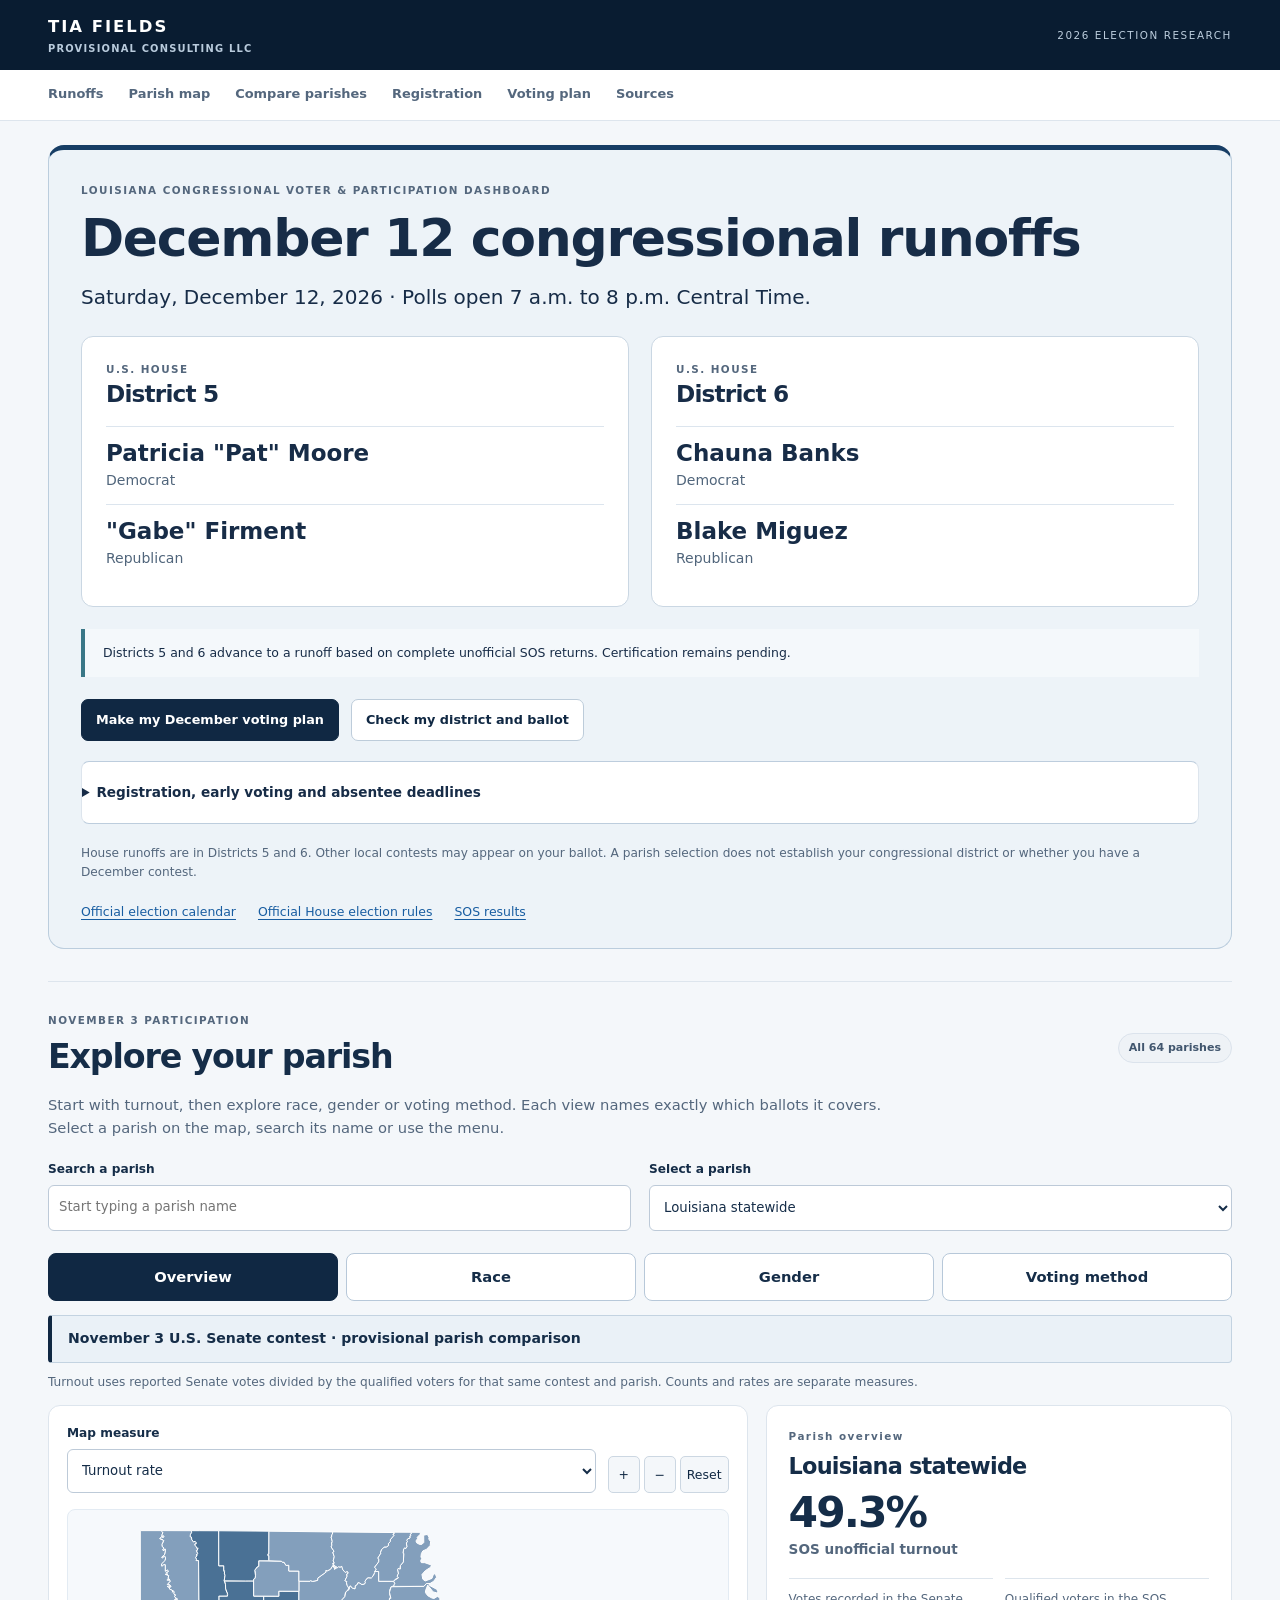
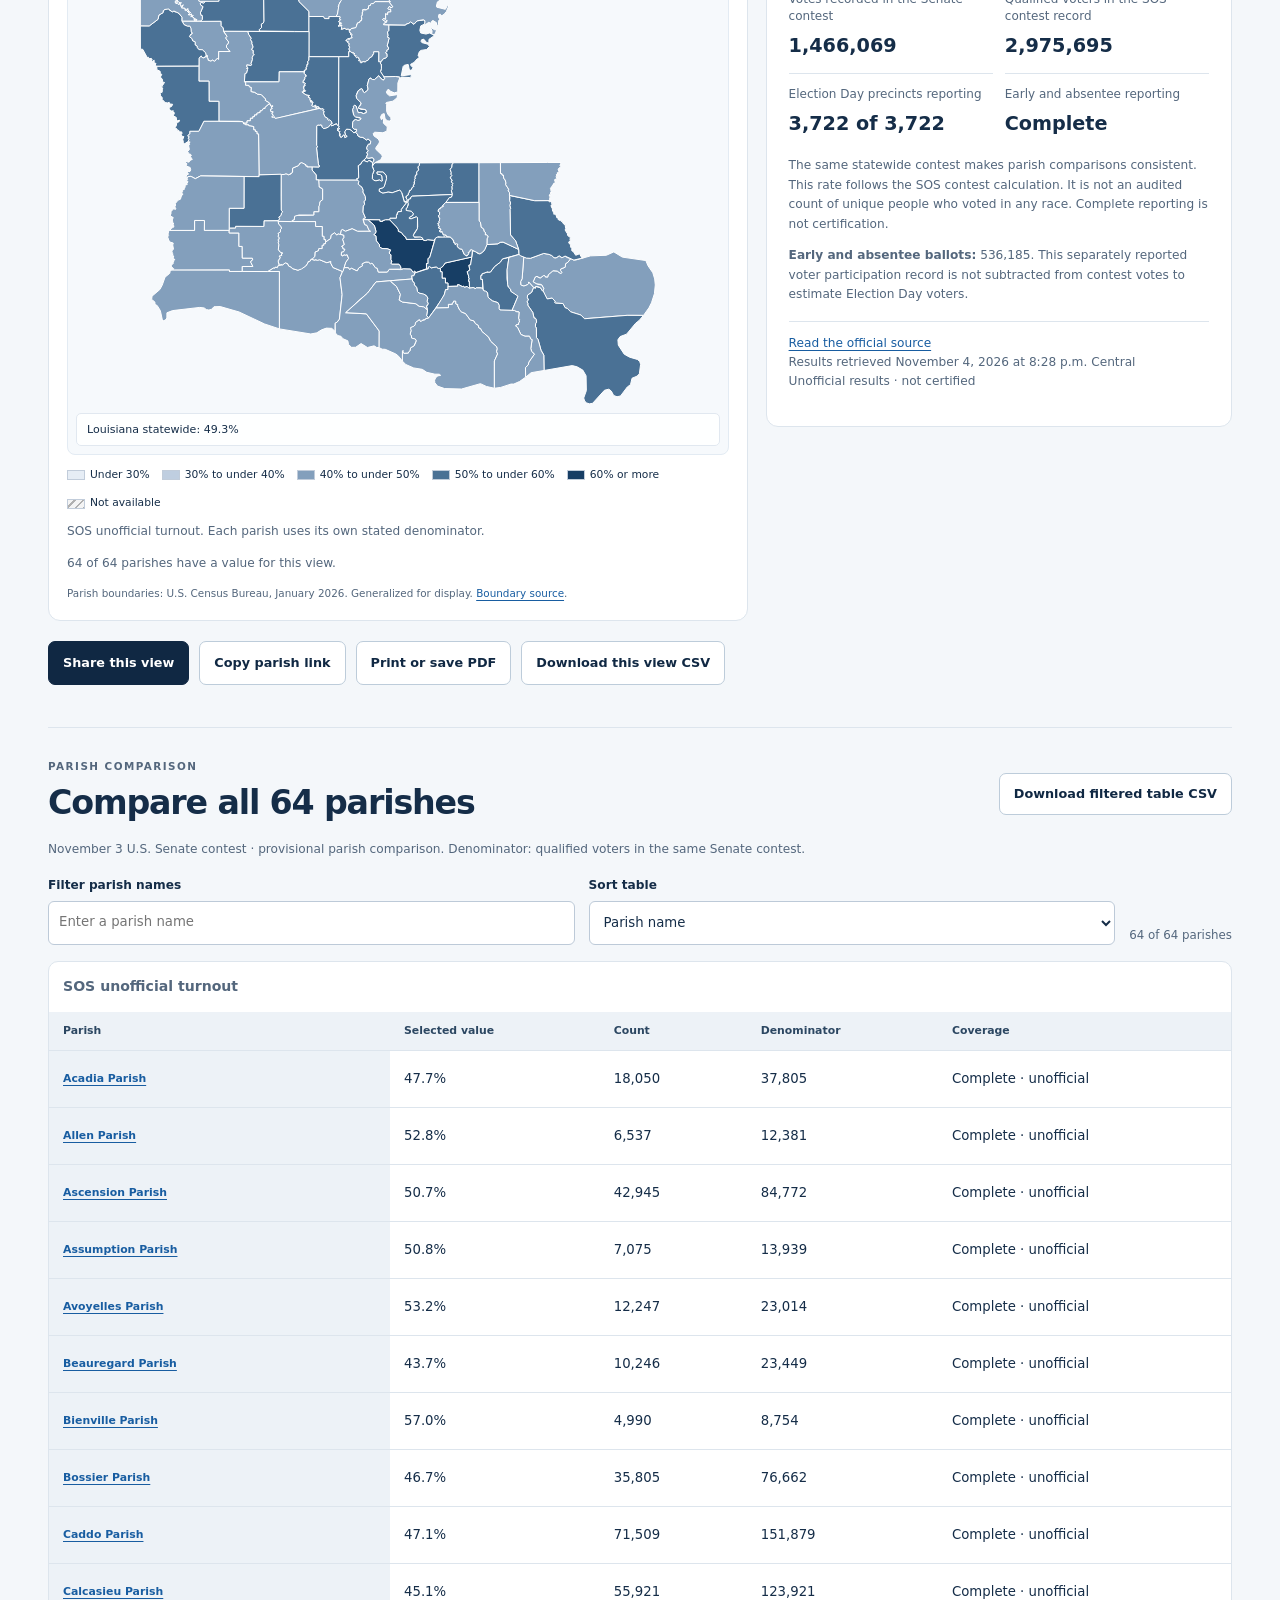
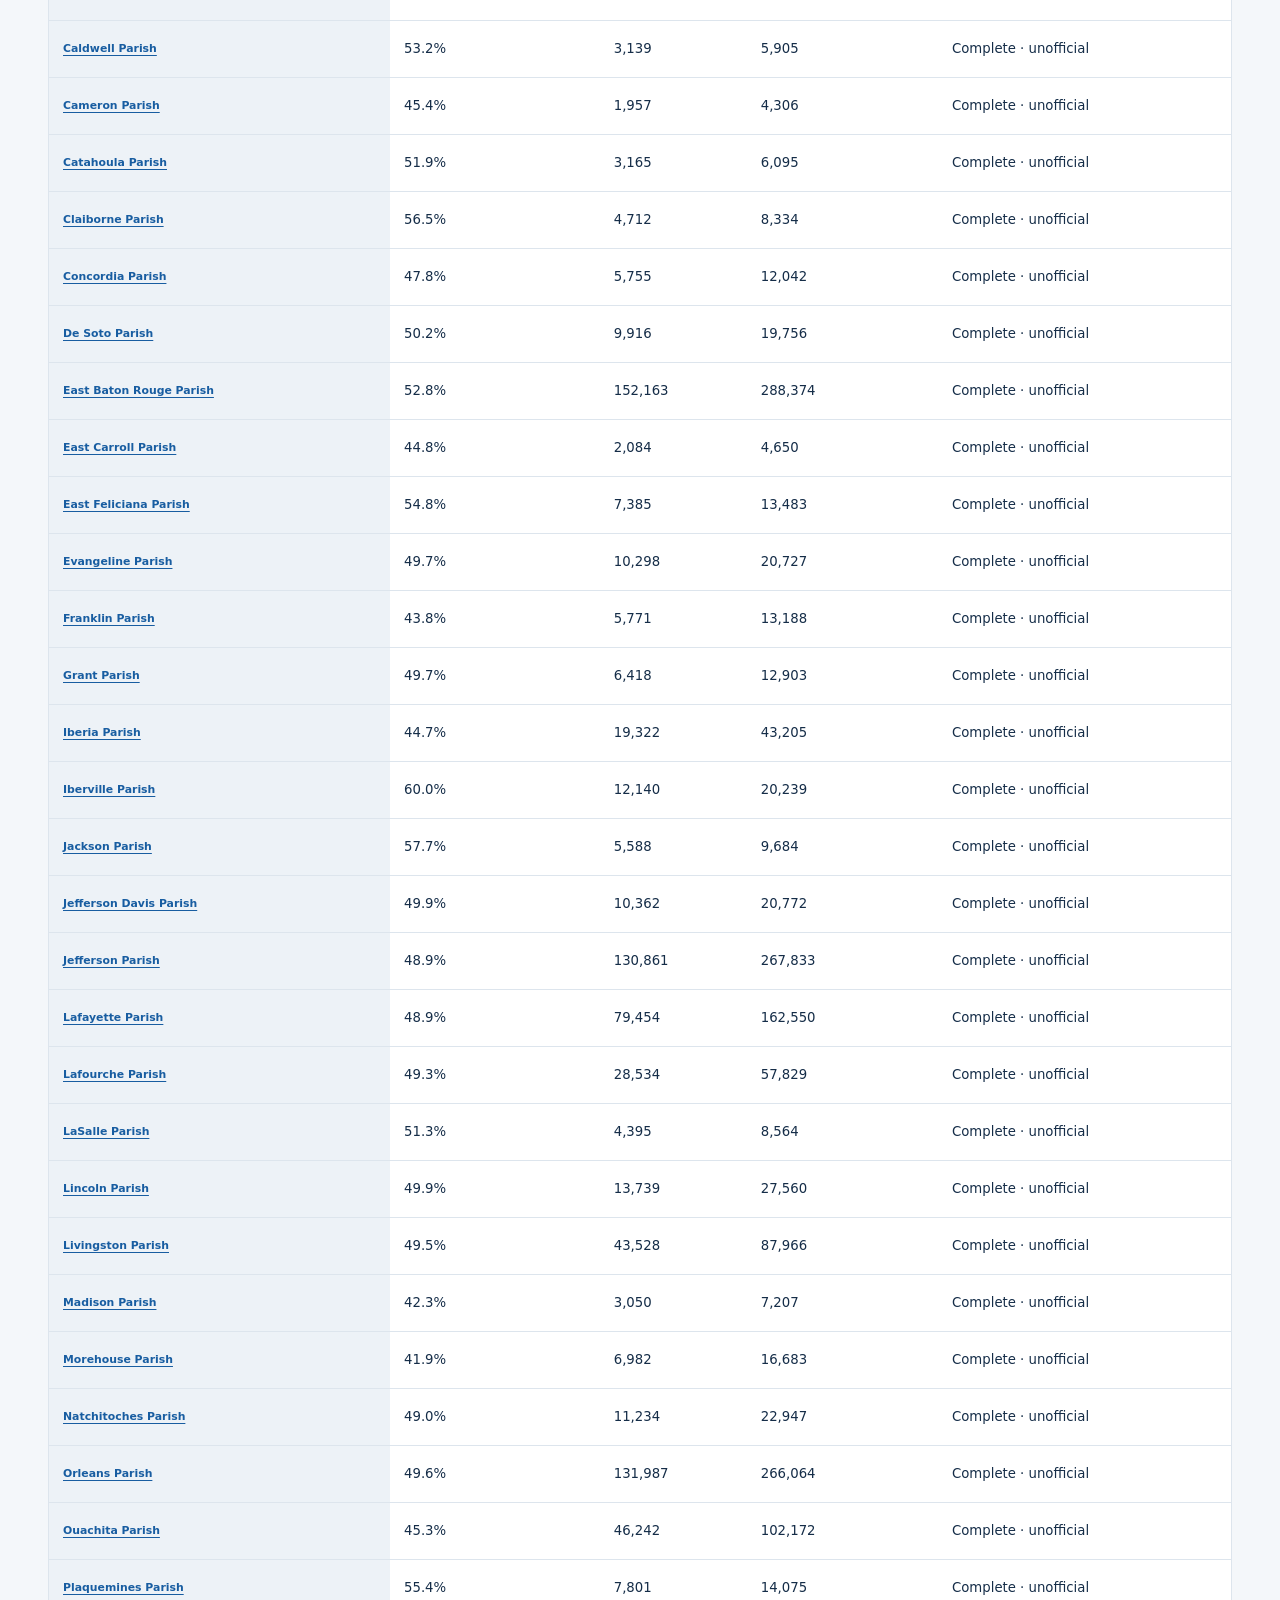
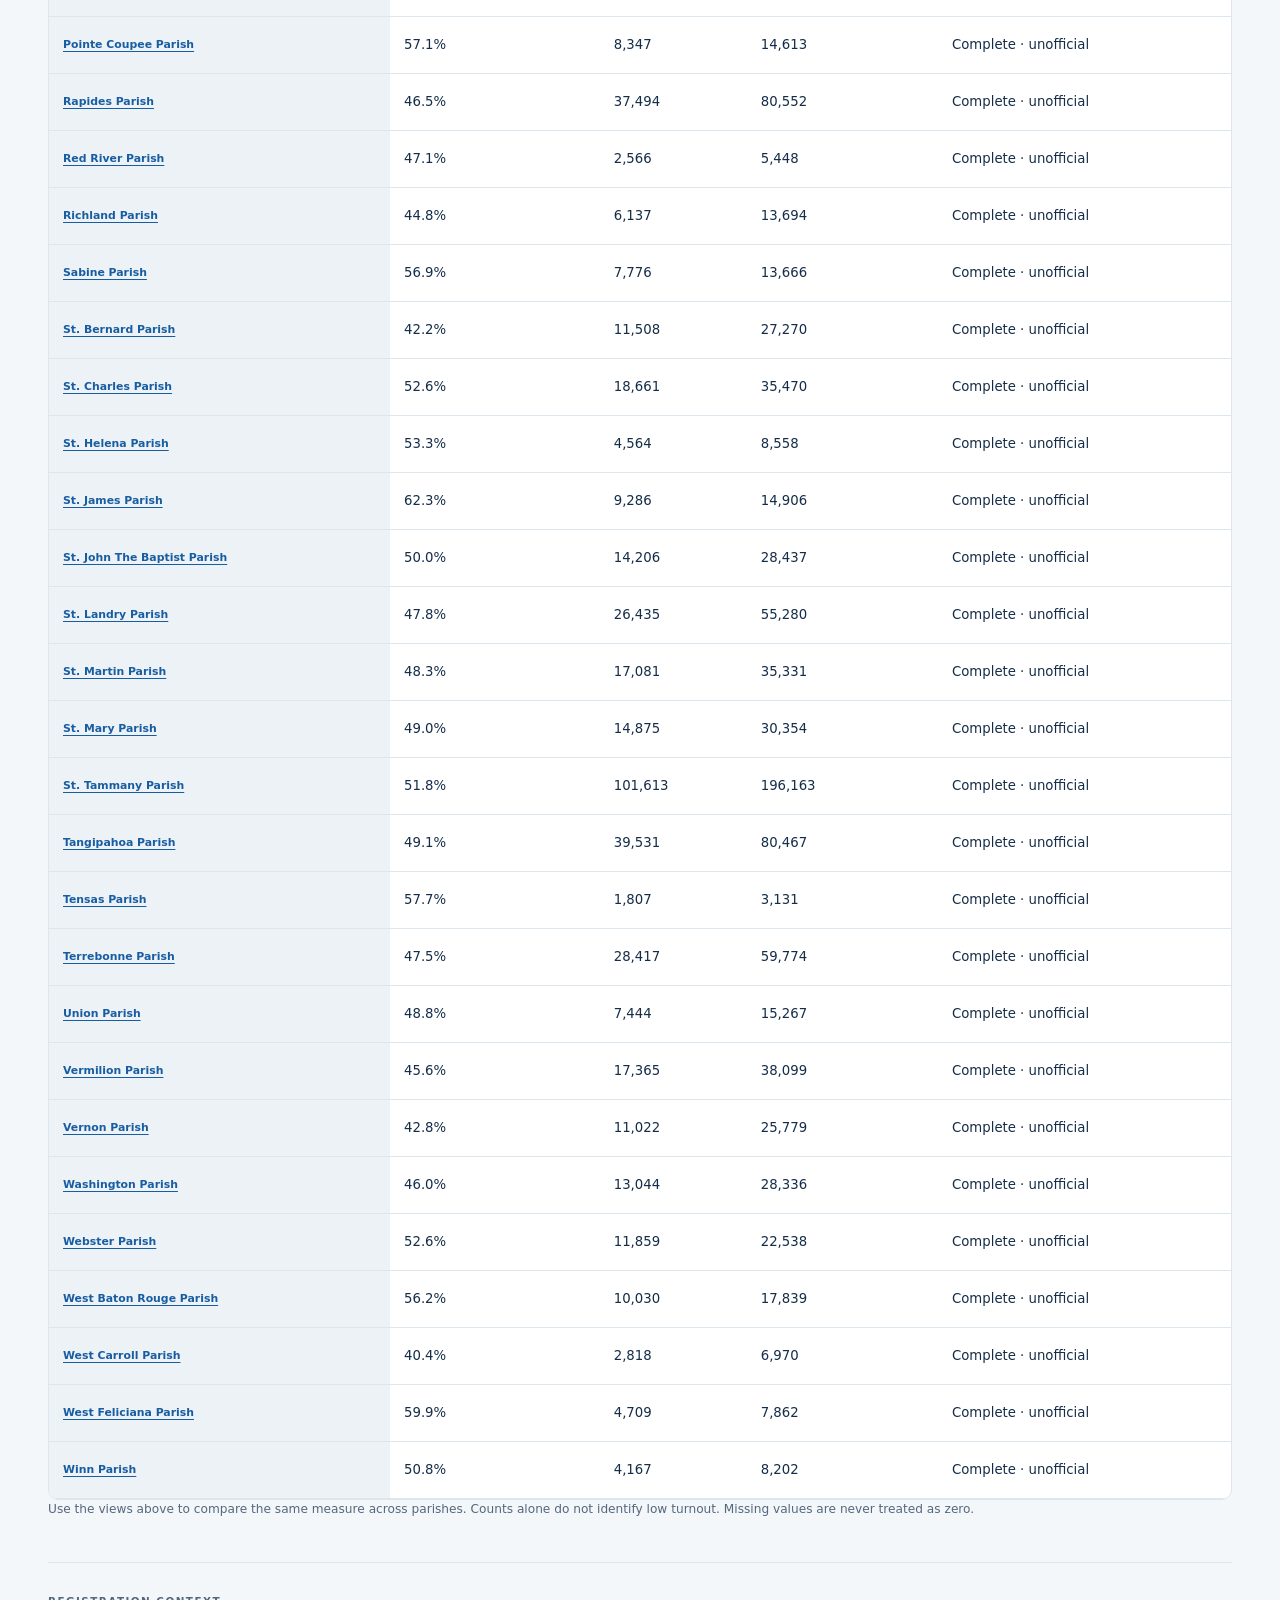
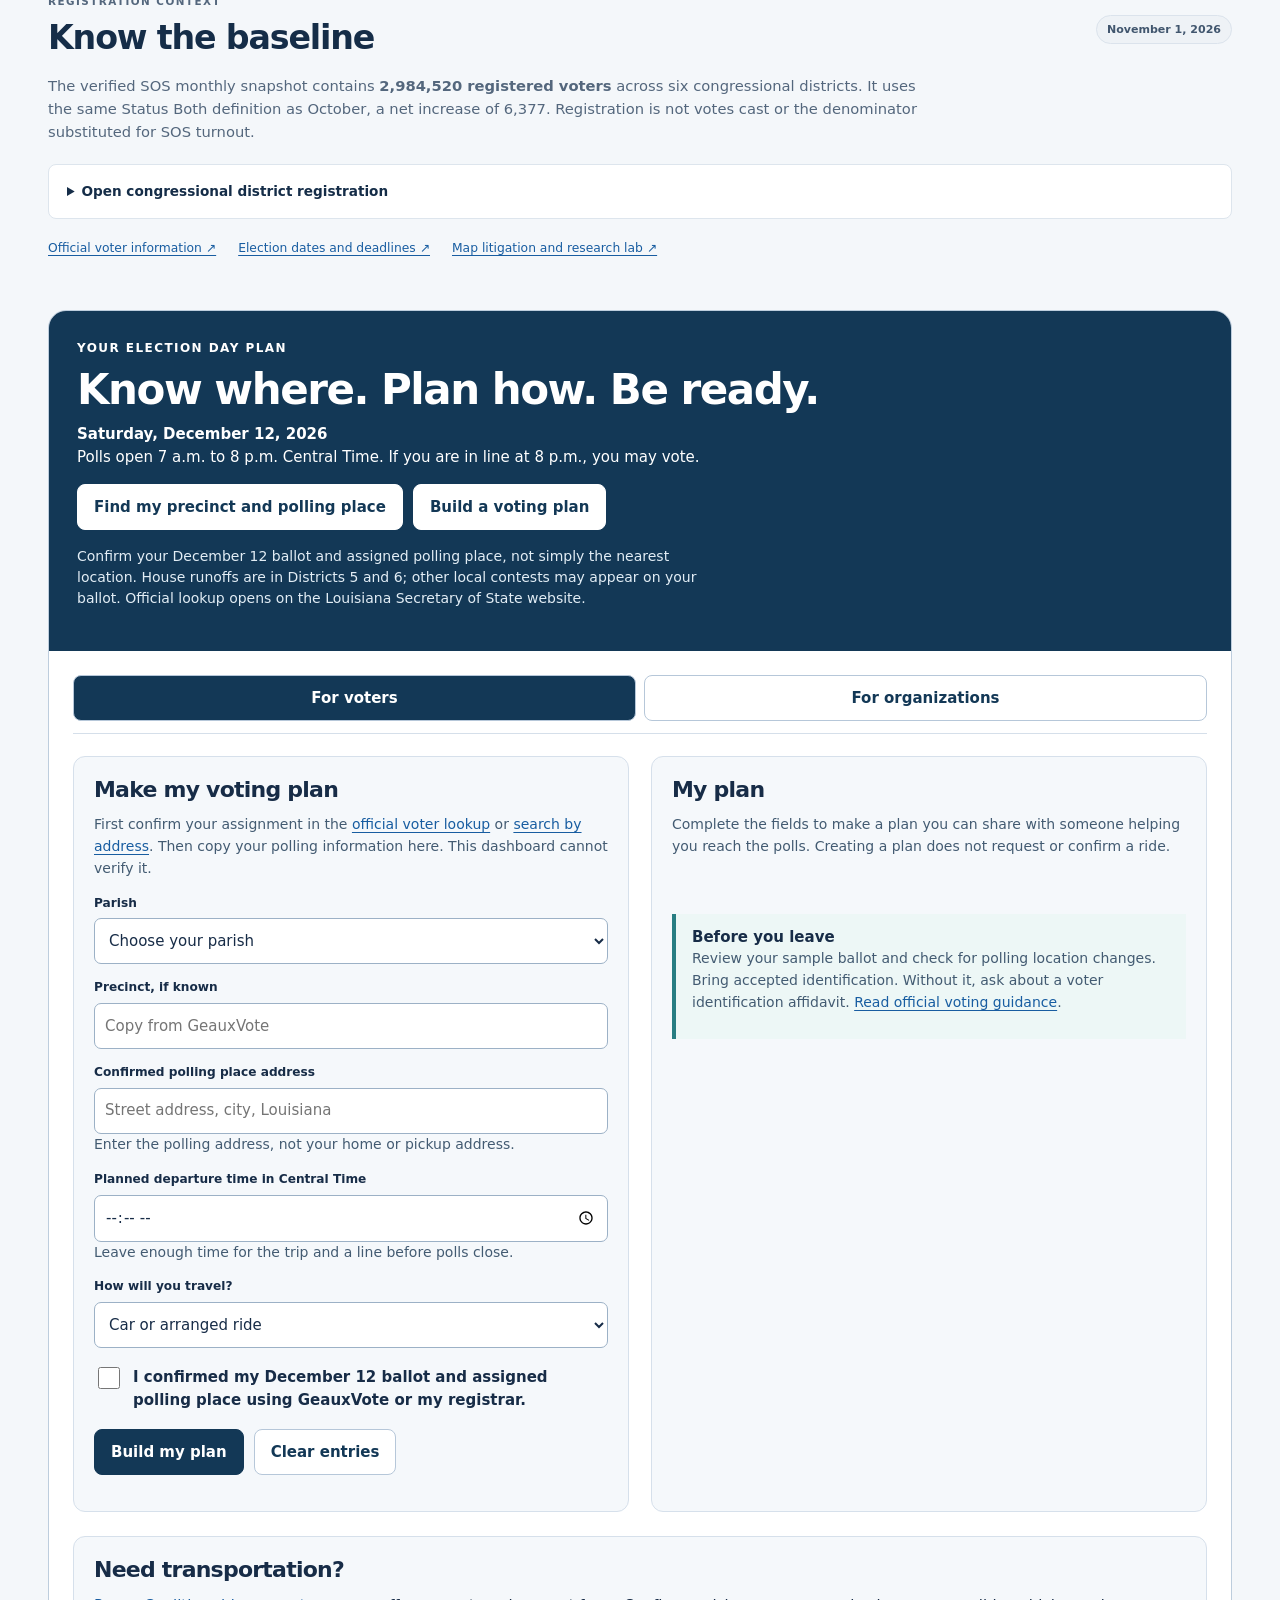
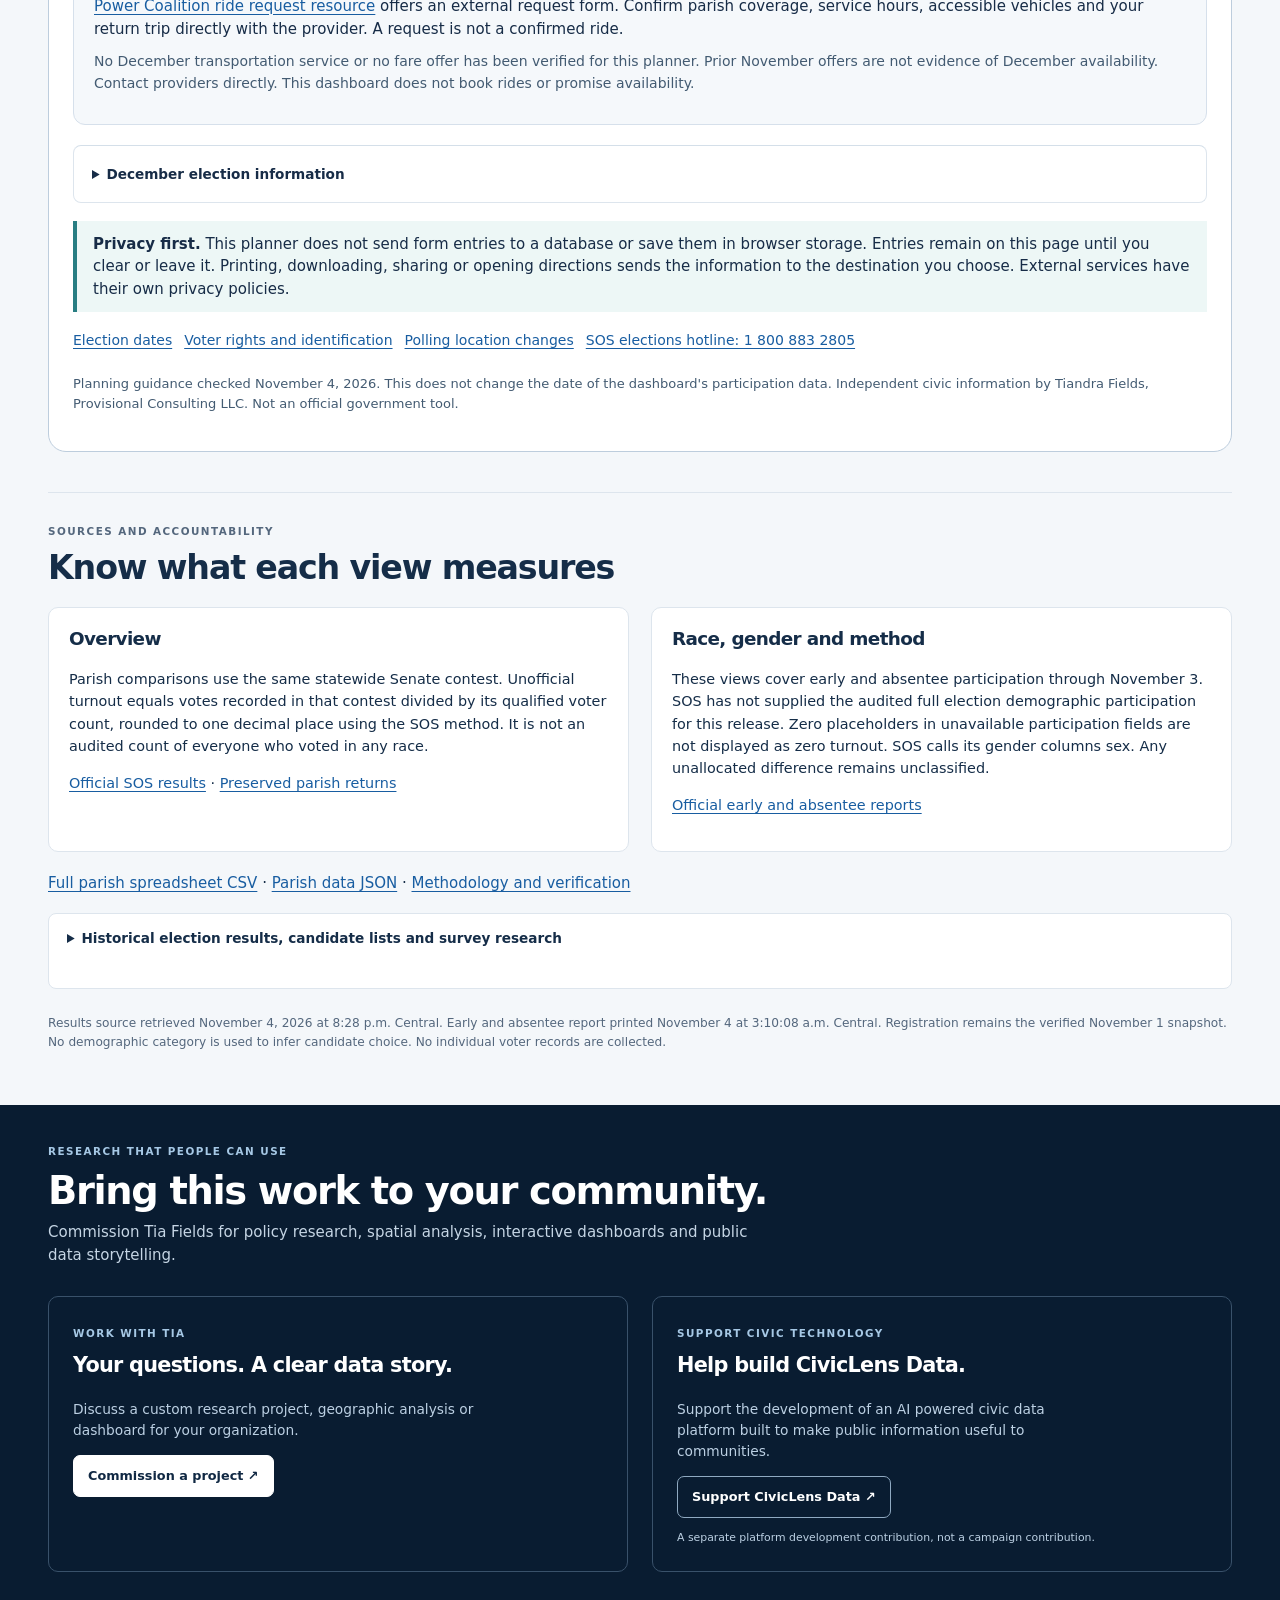
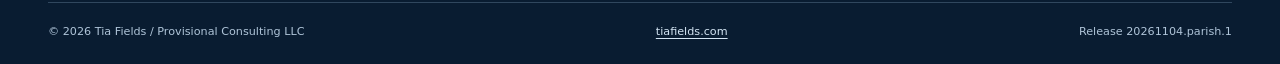
==== commit da2c1db0: "Publish tested parish views and preserve November research archive" ====
--- a/index.html
+++ b/index.html
@@ -3,119 +3,42 @@
 <html lang="en">
 <head>
 <meta charset="utf-8"/><meta content="width=device-width,initial-scale=1" name="viewport"/>
-<meta content="Louisiana congressional results, SOS unofficial turnout, December 12 runoff information, parish participation and voting plans by Tia Fields, Provisional Consulting LLC." name="description"/>
-<meta content="Tia Fields / Provisional Consulting LLC" name="author"/><meta content="20261104-results1" name="dashboard-release"/>
-<title>Louisiana Election Results and Runoffs | Tia Fields</title>
+<meta content="December 12 Louisiana congressional runoffs, parish participation maps, demographic views and voting plans by Tia Fields, Provisional Consulting LLC." name="description"/>
+<meta content="Tia Fields / Provisional Consulting LLC" name="author"/><meta content="20261104-parish1" name="dashboard-release"/>
+<title>Louisiana Runoffs and Parish Participation | Tia Fields</title>
 <link href="assets/dashboard-v20261028.css?v=20261028-poll3" rel="stylesheet"/>
 <link href="assets/voter-education-20261101.css?v=20261101-education1" rel="stylesheet"/>
-<script defer="" src="assets/dashboard-v20261028.js?v=20261104-results1"></script>
-<script defer="" src="assets/voting-plan-20261101.js?v=20261104-results1"></script>
-<script defer="" src="assets/senate-research-20261101.js?v=20261104-results1"></script>
-<script defer="" src="assets/voter-education-20261101.js?v=20261104-results1"></script>
-<link href="assets/results-20261104.css?v=20261104-results1" rel="stylesheet"/></head>
+
+
+
+
+<link href="assets/results-20261104.css?v=20261104-results1" rel="stylesheet"/><script defer="" src="assets/parish-participation-20261104.js?v=20261104-parish1"></script><script defer="" src="assets/voting-plan-20261101.js?v=20261104-parish1"></script><link href="assets/parish-participation-20261104.css?v=20261104-parish1" rel="stylesheet"/></head>
 <body>
 <a class="skip" href="#main">Skip to dashboard</a>
 <header class="masthead"><div class="wrap masthead-row"><a class="brand" href="https://www.tiafields.com/">TIA FIELDS <span>PROVISIONAL CONSULTING LLC</span></a><span class="edition">2026 ELECTION RESEARCH</span></div></header>
-<nav aria-label="Dashboard navigation" class="nav"><div class="wrap nav-inner"><a href="#runoffs">Runoffs</a><a href="#election-results">Results and turnout</a><a href="#early-voting">Voting statistics</a><a href="#parish-map">Parish map</a><a href="#senate-research">Senate</a><a href="#polling-research">District 6</a><a href="#house-races">Other House races</a><a href="#registration">Registration</a><a href="#voting-plan">Voting plan</a><a href="#methodology">Sources</a></div></nav>
-<main class="wrap" id="main"><section aria-labelledby="runoff-title" class="runoff-overview" id="runoffs"><p class="eyebrow">LOUISIANA CONGRESSIONAL VOTER &amp; PARTICIPATION DASHBOARD</p><h1 id="runoff-title">Next: December 12 runoffs</h1><p class="runoff-lead">Saturday, December 12, 2026 · Polls open 7 a.m. to 8 p.m. Central Time.</p><div class="runoff-grid"><article class="runoff-card"><p class="eyebrow">U.S. HOUSE</p><h2>District 5</h2><div class="runoff-person"><strong>Patricia "Pat" Moore</strong><span>Democrat</span><p>40,789 November votes <span class="fine">· SOS 18%</span></p></div><div class="runoff-person"><strong>"Gabe" Firment</strong><span>Republican</span><p>39,131 November votes <span class="fine">· SOS 17%</span></p></div><a href="#results-district-5">Review the full November result</a></article><article class="runoff-card"><p class="eyebrow">U.S. HOUSE</p><h2>District 6</h2><div class="runoff-person"><strong>Chauna Banks</strong><span>Democrat</span><p>50,878 November votes <span class="fine">· SOS 19%</span></p></div><div class="runoff-person"><strong>Blake Miguez</strong><span>Republican</span><p>50,213 November votes <span class="fine">· SOS 19%</span></p></div><a href="#results-district-6">Review the full November result</a></article></div><p class="results-note">Pairings are based on complete unofficial SOS returns and the House majority rule. These results are not certified. Whole percentages are rounded by SOS; exact vote totals determine rank.</p><div class="runoff-actions"><a class="button" href="#voting-plan">Make my December voting plan</a><a class="button secondary" href="https://voterportal.sos.la.gov/Home/VoterLogin" rel="noopener noreferrer" target="_blank">Check my district and ballot</a></div><details class="runoff-dates"><summary>Registration, early voting and absentee deadlines</summary><div class="deadline-grid"><p><strong>Register in person or by mail</strong>November 12</p><p><strong>Register online</strong>November 21</p><p><strong>Early voting</strong>November 28 through December 5<br/>Except November 29 · 8:30 a.m. to 6 p.m.</p><p><strong>Ordinary absentee request</strong>December 8 by 4:30 p.m.</p><p><strong>Ordinary absentee receipt</strong>December 11 by 4:30 p.m.</p><p><strong>Election Day</strong>December 12 · 7 a.m. to 8 p.m.</p></div><p class="fine">All times Central. Military and overseas exceptions apply. Check the official calendar for the rules that apply to you.</p></details><p class="fine">House runoffs are in Districts 5 and 6. Other local contests may appear on your ballot. A parish selection does not establish your congressional district or whether you have a December contest.</p><div class="resource-row"><a href="https://www.sos.la.gov/elections-voting/election-dates">Official election calendar</a><a href="https://www.sos.la.gov/elections-voting/how-candidates-are-elected">Official House election rules</a><a href="https://voterportal.sos.la.gov/graphical">SOS results</a></div></section><section aria-labelledby="results-title" class="section" id="election-results"><div class="section-heading"><div><p class="eyebrow">CURRENT SOS RETURNS</p><h2 id="results-title">November 3 results and turnout</h2></div><span class="badge">Unofficial · Not certified</span></div><p>Retrieved November 4, 2026 at 9:11 AM Central. All seven congressional contests report all expected precincts and early and absentee parishes.</p><div class="turnout-grid"><a class="turnout-card" href="#results-senate"><span>U.S. Senate</span><strong>49.3%</strong><span>SOS unofficial turnout</span><div aria-hidden="true" class="turnout-track"><i style="width:49.3%"></i></div><small>1,466,069 contest votes</small></a><a class="turnout-card" href="#results-district-1"><span>House District 1</span><strong>51.1%</strong><span>SOS unofficial turnout</span><div aria-hidden="true" class="turnout-track"><i style="width:51.1%"></i></div><small>263,373 contest votes</small></a><a class="turnout-card" href="#results-district-2"><span>House District 2</span><strong>48.1%</strong><span>SOS unofficial turnout</span><div aria-hidden="true" class="turnout-track"><i style="width:48.1%"></i></div><small>240,582 contest votes</small></a><a class="turnout-card" href="#results-district-3"><span>House District 3</span><strong>47.4%</strong><span>SOS unofficial turnout</span><div aria-hidden="true" class="turnout-track"><i style="width:47.4%"></i></div><small>234,994 contest votes</small></a><a class="turnout-card" href="#results-district-4"><span>House District 4</span><strong>47.8%</strong><span>SOS unofficial turnout</span><div aria-hidden="true" class="turnout-track"><i style="width:47.8%"></i></div><small>230,339 contest votes</small></a><a class="turnout-card" href="#results-district-5"><span>House District 5</span><strong>47.1%</strong><span>SOS unofficial turnout</span><div aria-hidden="true" class="turnout-track"><i style="width:47.1%"></i></div><small>227,917 contest votes</small></a><a class="turnout-card" href="#results-district-6"><span>House District 6</span><strong>52.5%</strong><span>SOS unofficial turnout</span><div aria-hidden="true" class="turnout-track"><i style="width:52.5%"></i></div><small>261,951 contest votes</small></a></div><p class="results-note">These are the turnout rates displayed by SOS for each contest. Candidate vote totals are not a count of unique voters across races. Do not add Senate and House totals together. Monthly registration figures below are a separate dataset.</p><h3>Explore every congressional result</h3><details class="race-result" id="results-senate"><summary>U.S. Senate <span>1,466,069 votes · 49.3% turnout</span></summary><p>Complete reporting · Unofficial</p><p class="fine">Election Day: 3,722 of 3,722 precincts. Early and absentee: 64 of 64 parishes.</p><div aria-label="U.S. Senate candidate results" class="result-table-wrap" role="region" tabindex="0"><table><caption>U.S. Senate · November 3, 2026 · Unofficial SOS returns</caption><thead><tr><th scope="col">Candidate</th><th scope="col">Party</th><th scope="col">Votes</th><th scope="col">SOS share</th></tr></thead><tbody><tr><th scope="row">Julia Letlow</th><td>Republican</td><td>745,963</td><td>51%</td></tr><tr><th scope="row">"Jamie" Davis</th><td>Democrat</td><td>720,106</td><td>49%</td></tr></tbody></table></div></details><details class="race-result" id="results-district-1"><summary>House District 1 <span>263,373 votes · 51.1% turnout</span></summary><p>Complete reporting · Unofficial</p><p class="fine">Election Day: 522 of 522 precincts. Early and absentee: 8 of 8 parishes.</p><div aria-label="House District 1 candidate results" class="result-table-wrap" role="region" tabindex="0"><table><caption>House District 1 · November 3, 2026 · Unofficial SOS returns</caption><thead><tr><th scope="col">Candidate</th><th scope="col">Party</th><th scope="col">Votes</th><th scope="col">SOS share</th></tr></thead><tbody><tr><th scope="row">Steve Scalise</th><td>Republican</td><td>159,890</td><td>61%</td></tr><tr><th scope="row">Lauren Jewett</th><td>Democrat</td><td>89,428</td><td>34%</td></tr><tr><th scope="row">Randall Arrington</th><td>Republican</td><td>9,776</td><td>4%</td></tr><tr><th scope="row">E. "Liddy" Glass</th><td>No Party</td><td>4,279</td><td>2%</td></tr></tbody></table></div></details><details class="race-result" id="results-district-2"><summary>House District 2 <span>240,582 votes · 48.1% turnout</span></summary><p>Complete reporting · Unofficial</p><p class="fine">Election Day: 613 of 613 precincts. Early and absentee: 10 of 10 parishes.</p><div aria-label="House District 2 candidate results" class="result-table-wrap" role="region" tabindex="0"><table><caption>House District 2 · November 3, 2026 · Unofficial SOS returns</caption><thead><tr><th scope="col">Candidate</th><th scope="col">Party</th><th scope="col">Votes</th><th scope="col">SOS share</th></tr></thead><tbody><tr><th scope="row">Troy A. Carter, Sr.</th><td>Democrat</td><td>192,258</td><td>80%</td></tr><tr><th scope="row">Peter Williams</th><td>Republican</td><td>36,367</td><td>15%</td></tr><tr><th scope="row">Lisa Ballay</th><td>Libertarian</td><td>6,405</td><td>3%</td></tr><tr><th scope="row">Renada "Honey" Collins</th><td>No Party</td><td>2,999</td><td>1%</td></tr><tr><th scope="row">Walter "Rocky" Beach</th><td>No Party</td><td>2,553</td><td>1%</td></tr></tbody></table></div></details><details class="race-result" id="results-district-3"><summary>House District 3 <span>234,994 votes · 47.4% turnout</span></summary><p>Complete reporting · Unofficial</p><p class="fine">Election Day: 571 of 571 precincts. Early and absentee: 11 of 11 parishes.</p><div aria-label="House District 3 candidate results" class="result-table-wrap" role="region" tabindex="0"><table><caption>House District 3 · November 3, 2026 · Unofficial SOS returns</caption><thead><tr><th scope="col">Candidate</th><th scope="col">Party</th><th scope="col">Votes</th><th scope="col">SOS share</th></tr></thead><tbody><tr><th scope="row">"Clay" Higgins</th><td>Republican</td><td>129,203</td><td>55%</td></tr><tr><th scope="row">John Day</th><td>Democrat</td><td>49,162</td><td>21%</td></tr><tr><th scope="row">Caleb "With a C" Walker</th><td>Democrat</td><td>19,932</td><td>8%</td></tr><tr><th scope="row">Priscilla Gonzalez</th><td>Democrat</td><td>16,828</td><td>7%</td></tr><tr><th scope="row">"Kate" Cotten</th><td>Republican</td><td>15,661</td><td>7%</td></tr><tr><th scope="row">Tia LeBrun</th><td>No Party</td><td>4,208</td><td>2%</td></tr></tbody></table></div></details><details class="race-result" id="results-district-4"><summary>House District 4 <span>230,339 votes · 47.8% turnout</span></summary><p>Complete reporting · Unofficial</p><p class="fine">Election Day: 684 of 684 precincts. Early and absentee: 15 of 15 parishes.</p><div aria-label="House District 4 candidate results" class="result-table-wrap" role="region" tabindex="0"><table><caption>House District 4 · November 3, 2026 · Unofficial SOS returns</caption><thead><tr><th scope="col">Candidate</th><th scope="col">Party</th><th scope="col">Votes</th><th scope="col">SOS share</th></tr></thead><tbody><tr><th scope="row">"Mike" Johnson</th><td>Republican</td><td>134,739</td><td>58%</td></tr><tr><th scope="row">Conrad Cable</th><td>Democrat</td><td>52,893</td><td>23%</td></tr><tr><th scope="row">"Matt" Gromlich</th><td>Democrat</td><td>32,866</td><td>14%</td></tr><tr><th scope="row">"Mike" Nichols</th><td>Republican</td><td>7,270</td><td>3%</td></tr><tr><th scope="row">Gordon Heslop</th><td>Republican</td><td>2,571</td><td>1%</td></tr></tbody></table></div></details><details class="race-result" id="results-district-5"><summary>House District 5 <span>227,917 votes · 47.1% turnout</span></summary><p>Runoff pairings shown above</p><p class="fine">Election Day: 791 of 791 precincts. Early and absentee: 24 of 24 parishes.</p><div aria-label="House District 5 candidate results" class="result-table-wrap" role="region" tabindex="0"><table><caption>House District 5 · November 3, 2026 · Unofficial SOS returns</caption><thead><tr><th scope="col">Candidate</th><th scope="col">Party</th><th scope="col">Votes</th><th scope="col">SOS share</th></tr></thead><tbody><tr><th scope="row">Patricia "Pat" Moore</th><td>Democrat</td><td>40,789</td><td>18%</td></tr><tr><th scope="row">"Gabe" Firment</th><td>Republican</td><td>39,131</td><td>17%</td></tr><tr><th scope="row">Misti Cordell</th><td>Republican</td><td>33,366</td><td>15%</td></tr><tr><th scope="row">Michael Echols</th><td>Republican</td><td>32,902</td><td>14%</td></tr><tr><th scope="row">Stewart Cathey, Jr.</th><td>Republican</td><td>28,160</td><td>12%</td></tr><tr><th scope="row">Antonio Wilson</th><td>Democrat</td><td>27,364</td><td>12%</td></tr><tr><th scope="row">Dan McKay</th><td>Democrat</td><td>16,047</td><td>7%</td></tr><tr><th scope="row">Austin Magee</th><td>Republican</td><td>7,920</td><td>3%</td></tr><tr><th scope="row">Oscar "Omar" Dantzler</th><td>Republican</td><td>2,238</td><td>1%</td></tr></tbody></table></div></details><details class="race-result" id="results-district-6"><summary>House District 6 <span>261,951 votes · 52.5% turnout</span></summary><p>Runoff pairings shown above</p><p class="fine">Election Day: 541 of 541 precincts. Early and absentee: 11 of 11 parishes.</p><div aria-label="House District 6 candidate results" class="result-table-wrap" role="region" tabindex="0"><table><caption>House District 6 · November 3, 2026 · Unofficial SOS returns</caption><thead><tr><th scope="col">Candidate</th><th scope="col">Party</th><th scope="col">Votes</th><th scope="col">SOS share</th></tr></thead><tbody><tr><th scope="row">Chauna Banks</th><td>Democrat</td><td>50,878</td><td>19%</td></tr><tr><th scope="row">Blake Miguez</th><td>Republican</td><td>50,213</td><td>19%</td></tr><tr><th scope="row">"Rick" Edmonds</th><td>Republican</td><td>49,241</td><td>19%</td></tr><tr><th scope="row">Lindsay "Rubia" Garcia</th><td>Democrat</td><td>33,544</td><td>13%</td></tr><tr><th scope="row">Stephen Wagley</th><td>Republican</td><td>28,169</td><td>11%</td></tr><tr><th scope="row">Patrick "Pat" Forbes</th><td>Democrat</td><td>23,820</td><td>9%</td></tr><tr><th scope="row">Larry Davis III</th><td>Republican</td><td>11,356</td><td>4%</td></tr><tr><th scope="row">Monique Appeaning</th><td>Republican</td><td>8,109</td><td>3%</td></tr><tr><th scope="row">Rufus Craig</th><td>Libertarian</td><td>3,461</td><td>1%</td></tr><tr><th scope="row">Michael Mebruer</th><td>Republican</td><td>3,160</td><td>1%</td></tr></tbody></table></div></details><p class="fine">SOS reports candidate shares as whole percentages, so rounded shares may not total 100. A source update timestamp was not available; the retrieval time above is recorded instead. Complete reporting does not mean certification.</p><p class="fine">Audited November 3 statewide and parish participation reports were not listed in the official postelection indexes at this review. The map below shows early and absentee ballots, not full election turnout.</p><div class="resource-row"><a href="https://voterportal.sos.la.gov/graphical">Official results portal</a><a href="data/processed/election_results_2026-11-03.json">Download results JSON</a><a href="data/processed/election_results_2026-11-03.csv">Download candidate results CSV</a><a href="docs/RESULTS_RELEASE_20261104.md">Source records and limitations</a></div></section>
-<section aria-labelledby="page-title" class="overview" id="early-voting">
-<div class="section-heading"><div><p class="eyebrow">LOUISIANA CONGRESSIONAL VOTER &amp; PARTICIPATION DASHBOARD</p><h2 id="page-title">Early and absentee voting statistics</h2></div><p class="updated">Data updated November 4, 2026 · Central Time<br/><span>November election participation through November 3</span></p></div>
-<p class="intro">Explore recorded early and absentee ballots, parish data and voter registration. These statistics describe participation, not election results.</p>
-<div aria-label="Verified statewide participation" class="metrics"><article class="metric featured"><span class="metric-label">Reported early ballots</span><strong id="ev-total">536,185</strong><span>Statewide cumulative snapshot</span></article><article class="metric"><span class="metric-label">In person</span><strong id="ev-inperson">448,587</strong><span id="inperson-share">83.7% of reported ballots</span></article><article class="metric"><span class="metric-label">Absentee</span><strong id="ev-absentee">87,598</strong><span id="absentee-share">16.3% of reported ballots</span></article><article class="metric"><span class="metric-label">Parishes reconciled</span><strong>64 <small>/ 64</small></strong><span>Both SOS workbooks checked</span></article></div>
-<p class="verification" id="data-status" role="status">Verified November 4 workbook snapshot. All 64 parishes reconcile across both workbooks. These early and absentee ballots are not total Election Day turnout or certified results.</p>
-<div class="snapshot-line"><span>SOS report printed November 4 at 3:10:08 a.m. Central Time.</span><a href="#methodology">Review verification</a></div>
-<noscript><p class="notice">JavaScript is needed for the interactive map and filters. The statewide summary above remains available. <a href="data/processed/early_voting_2026-11-03.json">Download the verified data.</a></p></noscript>
-</section>
-<section aria-labelledby="map-title" class="section" id="parish-map">
-<div class="section-heading"><div><p class="eyebrow">01 / PARISH PARTICIPATION DATA</p><h2 id="map-title">Early and absentee ballots by parish</h2></div><button class="button secondary" disabled="" id="download-data">Download parish CSV</button></div>
-<p class="section-intro">Select a parish on the map or use the menu. Counts show volume, not turnout rates. Party colors describe voter registration, never candidate support.</p>
-<div class="explorer"><div class="map-card"><div class="map-toolbar"><div><label for="map-metric">Map measure</label><select id="map-metric"><option value="total">Reported ballots</option><option value="in_person_share">In person share</option><option value="absentee_share">Absentee share</option><option value="democratic">Democratic registration share</option><option value="republican">Republican registration share</option><option value="no_party">No Party registration share</option><option value="black_share">Black voter share</option></select></div><div aria-label="Map controls" class="zoom-controls"><button aria-label="Zoom in" id="zoom-in">+</button><button aria-label="Zoom out" id="zoom-out">−</button><button id="map-reset">Reset view</button></div></div>
-<div class="map-frame"><svg aria-labelledby="map-svg-title map-svg-desc" id="map-svg" role="group" viewbox="0 0 800 660"><title id="map-svg-title">Louisiana parish participation map</title><desc id="map-svg-desc">Select a parish with a pointer or keyboard. The parish menu provides the same information. Zoom controls and dragging adjust the view.</desc><g id="map-shapes"></g></svg><p id="map-loading" role="status">Loading verified parish boundaries…</p><p aria-live="polite" class="map-readout" id="map-readout">Select a parish to explore its reported ballots.</p></div>
-<div aria-label="Map legend" class="legend" id="map-legend"></div><p class="fine" id="metric-description">Reported ballots by parish. Larger populations can produce larger counts; this is not a turnout rate.</p><p class="attribution">Boundaries: <a href="https://tigerweb.geo.census.gov/arcgis/rest/services/TIGERweb/State_County/MapServer/19" rel="noopener noreferrer" target="_blank">U.S. Census Bureau, January 2026</a>. Generalized for display.</p></div>
-<aside aria-labelledby="selection-title" class="selection-card"><label for="parish-select">Select geography</label><select disabled="" id="parish-select"><option value="state">Louisiana statewide</option></select><p class="eyebrow selected-label">SELECTED GEOGRAPHY</p><h3 id="selection-title">Louisiana statewide</h3><div class="selection-total" id="selected-total">536,185</div><p class="fine" id="selected-share">100% of statewide reported ballots</p><div class="method-pair"><div><span>In person</span><strong id="selected-inperson">448,587</strong></div><div><span>Absentee</span><strong id="selected-absentee">87,598</strong></div></div><div class="mini-heading"><h4>Who voted early or absentee</h4><select aria-label="Composition measure" id="composition"><option value="party">Party registration</option><option value="race">Reported race</option><option value="method">Voting method</option></select></div><div class="bar-list" id="composition-bars"></div><p class="fine" id="composition-note">Party registration is not vote choice. No Party is not the same as undecided.</p></aside></div>
-<details class="table-details"><summary>Compare all 64 parishes</summary><div class="table-tools"><div><label for="parish-search">Search parish</label><input id="parish-search" placeholder="Enter a parish name" type="search"/></div><div><label for="parish-sort">Sort table</label><select id="parish-sort"><option value="total">Most reported ballots</option><option value="name">Parish name</option><option value="absentee">Highest absentee share</option></select></div><p id="table-count" role="status"></p></div><div class="table-scroll"><table><caption>Parish early and absentee participation through November 3, 2026</caption><thead><tr><th scope="col">Parish</th><th scope="col">Reported ballots</th><th scope="col">In person</th><th scope="col">Absentee</th><th scope="col">Dem %</th><th scope="col">Rep %</th><th scope="col">No Party %</th></tr></thead><tbody id="parish-table"></tbody></table></div></details>
-</section>
-<noscript><section class="section" id="senate-research"><p class="eyebrow">02 / SENATE SURVEY RESEARCH</p><h2>Louisiana’s U.S. Senate race</h2><p>Research checked November 1, 2026. Jamie Davis and Julia Letlow are candidates in the November 3 statewide general election.</p><p>Hart Research interviewed 502 likely Louisiana voters October 28 to 29. The initial ballot result was 45% Davis, 45% Letlow and 10% not sure, with a reported margin of error of ±4.5 percentage points. Davis’s campaign commissioned the survey. This is not an election result or a forecast.</p><p><a href="https://cms.bayouprogressive.com/wp-content/uploads/2026/10/10.30-Poll-memo.pdf">Read the original October Hart memo</a> | <a href="data/processed/polling_senate_2026-11-01.json">Download the research data</a> | <a href="docs/SENATE_POLLING_20261101.md">Sources and limitations</a></p><p>Enable JavaScript to compare the three Louisiana surveys and view national polling context separately.</p></section></noscript>
-<section aria-labelledby="polling-title" class="section" id="polling-research">
-<div class="section-heading"><div><p class="eyebrow">03 / DISTRICT 6 SURVEY RESEARCH</p><h2 id="polling-title">A separate lens on District 6</h2></div><span class="badge neutral">Surveys, not ballots</span></div>
-<p class="section-intro">Historical research before the November 3 election. Actual returns appear above. Explore two distinct survey snapshots. A pull date records when a poll was obtained for this dashboard, not when respondents were interviewed. The polls are not combined into an average or a trend.</p>
-<div class="poll-grid">
-<article aria-labelledby="poll-confidential-title" class="panel" id="poll-confidential">
-<p class="eyebrow">CONFIDENTIAL SOURCE / INITIAL BALLOT</p><h3 id="poll-confidential-title">District 6 survey</h3>
-<p class="fine"><strong>Pull date: <time datetime="2026-10-28">October 28, 2026</time> · Central Time</strong></p>
-<p class="fine" id="poll-confidential-source">Source verified by Tia Fields. Identity withheld at the source’s request.</p>
-<p class="fine">419 likely voters · text message survey · L2 voter file sample · weighted to the district’s L2 likely voter profile.</p>
-<p class="fine">Reported full sample margin of error: ±4.8 percentage points; larger for subgroups.</p>
-<div aria-label="District 6 initial ballot survey results from the confidential source" class="bar-list poll-bars" id="poll-confidential-bars">
-<div class="bar-row" data-response="Miguez (R)"><div class="bar-label"><span>Miguez (R)</span><strong>19%</strong></div><div aria-hidden="true" class="bar-track"><span class="bar-fill" style="width:19%;background:#d92d3a"></span></div></div>
-<div class="bar-row" data-response="Edmonds (R)"><div class="bar-label"><span>Edmonds (R)</span><strong>16%</strong></div><div aria-hidden="true" class="bar-track"><span class="bar-fill" style="width:16%;background:#d92d3a"></span></div></div>
-<div class="bar-row" data-response="Garcia (D)"><div class="bar-label"><span>Garcia (D)</span><strong>15%</strong></div><div aria-hidden="true" class="bar-track"><span class="bar-fill" style="width:15%;background:#2563eb"></span></div></div>
-<div class="bar-row" data-response="Forbes (D)"><div class="bar-label"><span>Forbes (D)</span><strong>11%</strong></div><div aria-hidden="true" class="bar-track"><span class="bar-fill" style="width:11%;background:#2563eb"></span></div></div>
-<div class="bar-row" data-response="Banks (D)"><div class="bar-label"><span>Banks (D)</span><strong>10%</strong></div><div aria-hidden="true" class="bar-track"><span class="bar-fill" style="width:10%;background:#2563eb"></span></div></div>
-<div class="bar-row" data-response="Wagley (R)"><div class="bar-label"><span>Wagley (R)</span><strong>5%</strong></div><div aria-hidden="true" class="bar-track"><span class="bar-fill" style="width:5%;background:#d92d3a"></span></div></div>
-<div class="bar-row" data-response="Larry Davis (R)"><div class="bar-label"><span>Larry Davis (R)</span><strong>2%</strong></div><div aria-hidden="true" class="bar-track"><span class="bar-fill" style="width:2%;background:#d92d3a"></span></div></div>
-<div class="bar-row" data-response="Appeaning (R)"><div class="bar-label"><span>Appeaning (R)</span><strong>2%</strong></div><div aria-hidden="true" class="bar-track"><span class="bar-fill" style="width:2%;background:#d92d3a"></span></div></div>
-<div class="bar-row" data-response="Craig (L)"><div class="bar-label"><span>Craig (L)</span><strong>2%</strong></div><div aria-hidden="true" class="bar-track"><span class="bar-fill" style="width:2%;background:#6b7280"></span></div></div>
-<div class="bar-row" data-response="Undecided"><div class="bar-label"><span>Undecided</span><strong>18%</strong></div><div aria-hidden="true" class="bar-track"><span class="bar-fill" style="width:18%;background:#6b7280"></span></div></div>
-</div>
-<p class="fine">Q13, initial ballot. Weighted percentages for all likely voters. All ten reported responses are displayed on a 0 to 100% scale. No Party and undecided are different categories.</p>
-<details><summary>Source and methodology disclosures</summary><p class="fine">This chart transcribes the supplied executive summary. Source verification is the publisher’s attestation, not an independent audit of the survey. Field dates, the pollster, sponsor, complete questionnaire and full weighting details are not publicly supplied here. The pull date must not be read as the interview date. No candidate probabilities, runoff guarantees or subgroup estimates are inferred.</p><p><a href="data/processed/polling_la6_2026-10-28.json">Download this survey record</a> · <a href="docs/POLLING_METHODS.md">Polling publication notes</a></p></details>
-</article>
-<article aria-labelledby="poll-jmc-title" class="panel"><p class="eyebrow">PUBLICLY ATTRIBUTED / SEPTEMBER SURVEY</p><h3 id="poll-jmc-title">JMC Analytics and Polling</h3><p class="fine">September 19 to 21, 2026 · 790 likely voters · reported full sample margin of error ±3.5 percentage points.</p><p class="fine">Funded by the Greater Baton Rouge Economic Foundation, according to WBRZ. Likely voters were defined as registered voters who had voted at least once since November 2024.</p><div aria-label="Reported JMC District 6 survey preferences" class="bar-list poll-bars" id="poll-bars"></div><p class="fine">Bar widths use a common 0 to 100% scale. Only categories with specific percentages in the cited article are shown. The remaining candidates are not reconstructed.</p><a href="https://www.wbrz.com/news/wbrz-to-host-6th-district-congressional-debate-in-october/" rel="noopener noreferrer" target="_blank">Read WBRZ source, October 9, 2026 ↗</a></article>
-</div>
-<div class="poll-context"><h3>Read the evidence correctly</h3><p>Survey samples, interview dates and methods differ. The confidential survey’s field dates are not supplied, so differences between these charts are not evidence of movement over time. Source identity verification does not establish methodological quality. Close estimates do not establish a statistically meaningful lead.</p><div class="party-key"><span class="key rep">Republican</span><span class="key dem">Democratic</span><span class="key nop">No Party</span><span class="key gray">Other or undecided</span></div><p class="fine">Libertarian and undecided responses use gray. Administrative participation, voter registration and survey preferences have different populations and units. They are not combined to estimate candidate support.</p></div>
-</section>
-<section aria-labelledby="house-races-title" class="section" id="house-races">
-<div class="section-heading"><div><p class="eyebrow">04 / CONGRESSIONAL RACE SNAPSHOTS</p><h2 id="house-races-title">Other U.S. House races</h2></div><span class="badge neutral">Checked November 1, 2026</span></div>
-<p class="section-intro">Historical November 1 ballot snapshot. Actual November results appear above. A brief ballot snapshot for Districts 1 through 5. Every candidate listed in the official records below appears in the same format and source order. These are candidate lists, not polls, endorsements or predictions.</p>
-<div class="house-snapshot-grid">
-<article aria-labelledby="house-title-1" class="house-snapshot" id="house-district-1"><h3 id="house-title-1">District 1</h3><p class="house-count">U.S. Representative · 4 candidates listed</p><ul class="house-candidates">
-<li><strong>Randall Arrington</strong><span class="house-party">Republican</span></li>
-<li><strong>E. "Liddy" Glass</strong><span class="house-party">No Party</span></li>
-<li><strong>Lauren Jewett</strong><span class="house-party">Democrat</span></li>
-<li><strong>Steve Scalise</strong><span class="house-party">Republican</span></li>
-</ul><p class="house-source"><a href="https://voterportal.sos.la.gov/CandidateInquiry/ParishCandidate/Print?electionDate=11%2F03%2F2026&amp;electionId=344&amp;parishId=27&amp;parishName=JEFFERSON" rel="noopener noreferrer" target="_blank">Official SOS candidate record</a><br/>See U.S. Representative, 1st Congressional District.</p></article>
-<article aria-labelledby="house-title-2" class="house-snapshot" id="house-district-2"><h3 id="house-title-2">District 2</h3><p class="house-count">U.S. Representative · 5 candidates listed</p><ul class="house-candidates">
-<li><strong>Lisa Ballay</strong><span class="house-party">Libertarian</span></li>
-<li><strong>Walter "Rocky" Beach</strong><span class="house-party">No Party</span></li>
-<li><strong>Troy A. Carter Sr.</strong><span class="house-party">Democrat</span></li>
-<li><strong>Renada "Honey" Collins</strong><span class="house-party">No Party</span></li>
-<li><strong>Peter Williams</strong><span class="house-party">Republican</span></li>
-</ul><p class="house-source"><a href="https://voterportal.sos.la.gov/CandidateInquiry/ParishCandidate/Print?electionDate=11%2F03%2F2026&amp;electionId=344&amp;parishId=27&amp;parishName=JEFFERSON" rel="noopener noreferrer" target="_blank">Official SOS candidate record</a><br/>See U.S. Representative, 2nd Congressional District.</p></article>
-<article aria-labelledby="house-title-3" class="house-snapshot" id="house-district-3"><h3 id="house-title-3">District 3</h3><p class="house-count">U.S. Representative · 6 candidates listed</p><ul class="house-candidates">
-<li><strong>"Kate" Cotten</strong><span class="house-party">Republican</span></li>
-<li><strong>John Day</strong><span class="house-party">Democrat</span></li>
-<li><strong>Priscilla Gonzalez</strong><span class="house-party">Democrat</span></li>
-<li><strong>"Clay" Higgins</strong><span class="house-party">Republican</span></li>
-<li><strong>Tia LeBrun</strong><span class="house-party">No Party</span></li>
-<li><strong>Caleb "With a C" Walker</strong><span class="house-party">Democrat</span></li>
-</ul><p class="house-source"><a href="https://voterportal.sos.la.gov/CandidateInquiry/ParishCandidate/Print?electionDate=11%2F03%2F2026&amp;electionId=344&amp;parishId=29&amp;parishName=LAFAYETTE" rel="noopener noreferrer" target="_blank">Official SOS candidate record</a><br/>See U.S. Representative, 3rd Congressional District.</p></article>
-<article aria-labelledby="house-title-4" class="house-snapshot" id="house-district-4"><h3 id="house-title-4">District 4</h3><p class="house-count">U.S. Representative · 5 candidates listed</p><ul class="house-candidates">
-<li><strong>Conrad Cable</strong><span class="house-party">Democrat</span></li>
-<li><strong>"Matt" Gromlich</strong><span class="house-party">Democrat</span></li>
-<li><strong>Gordon Heslop</strong><span class="house-party">Republican</span></li>
-<li><strong>"Mike" Johnson</strong><span class="house-party">Republican</span></li>
-<li><strong>"Mike" Nichols</strong><span class="house-party">Republican</span></li>
-</ul><p class="house-source"><a href="https://voterportal.sos.la.gov/CandidateInquiry/ParishCandidate/Print?electionDate=11%2F03%2F2026&amp;electionId=344&amp;parishId=8&amp;parishName=BIENVILLE" rel="noopener noreferrer" target="_blank">Official SOS candidate record</a><br/>See U.S. Representative, 4th Congressional District.</p></article>
-<article aria-labelledby="house-title-5" class="house-snapshot house-wide" id="house-district-5"><h3 id="house-title-5">District 5</h3><p class="house-count">U.S. Representative · 9 candidates listed</p><ul class="house-candidates">
-<li><strong>Stewart Cathey Jr.</strong><span class="house-party">Republican</span></li>
-<li><strong>Misti Cordell</strong><span class="house-party">Republican</span></li>
-<li><strong>Oscar "Omar" Dantzler</strong><span class="house-party">Republican</span></li>
-<li><strong>Michael Echols</strong><span class="house-party">Republican</span></li>
-<li><strong>"Gabe" Firment</strong><span class="house-party">Republican</span></li>
-<li><strong>Austin Magee</strong><span class="house-party">Republican</span></li>
-<li><strong>Dan McKay</strong><span class="house-party">Democrat</span></li>
-<li><strong>Patricia "Pat" Moore</strong><span class="house-party">Democrat</span></li>
-<li><strong>Antonio Wilson</strong><span class="house-party">Democrat</span></li>
-</ul><p class="house-source"><a href="https://voterportal.sos.la.gov/CandidateInquiry/ParishCandidate/Print?electionDate=11%2F03%2F2026&amp;electionId=344&amp;parishId=26&amp;parishName=JACKSON" rel="noopener noreferrer" target="_blank">Official SOS candidate record</a><br/>See U.S. Representative, 5th Congressional District.</p></article>
-</div>
-<div class="house-rules"><p><strong>How the November 3 House races work</strong></p><p>All candidates in each U.S. House contest appear on the same ballot regardless of party. A candidate needs more than half the votes cast in that race to win outright. If no candidate receives a majority, a December 12 election follows, ordinarily between the two leading candidates. Tie rules can affect who advances.</p><p><a href="https://www.sos.la.gov/elections-voting/how-candidates-are-elected" rel="noopener noreferrer" target="_blank">Official election rules</a> · <a href="https://www.sos.la.gov/elections-voting/election-dates" rel="noopener noreferrer" target="_blank">Election calendar</a> · <a href="https://voterportal.sos.la.gov/Home/VoterLogin" rel="noopener noreferrer" target="_blank">Confirm my district and sample ballot</a></p></div>
-<p class="house-source-note">Source: Louisiana Secretary of State candidate inquiry for November 3, 2026, reviewed November 1. Party labels follow the official records and may differ from other guides. No Party is an affiliation label, not an undecided vote. A parish source page does not mean the entire parish belongs to that congressional district.</p>
-<div class="resource-row"><a href="data/processed/house_races_2026-11-01.json">Download the candidate snapshot</a><a href="docs/VOTER_EDUCATION_20261101.md">Review sources and publication notes</a></div>
-</section>
-<section aria-labelledby="registration-title" class="section" id="registration"><div class="section-heading"><div><p class="eyebrow">05 / REGISTRATION CONTEXT</p><h2 id="registration-title">Know the baseline</h2></div><span class="badge neutral">November 1, 2026</span></div><p class="section-intro">The verified SOS monthly snapshot contains <strong>2,984,520 registered voters</strong> across six congressional districts. It uses the same Status Both definition as October, a net increase of 6,377. Registration is not votes cast or the denominator substituted for SOS turnout.</p><details><summary>Open congressional district registration</summary><div class="district-grid" id="district-cards"></div><p class="fine">The November congressional subtotals put 635,050 of 936,512 Black registrants outside District 2, or 67.81%. The October finding was 67.79%. This is a registration finding, not candidate support or a turnout rate.</p></details><div class="resource-row"><a href="https://voterportal.sos.la.gov/" rel="noopener noreferrer" target="_blank">Official voter information ↗</a><a href="https://www.sos.la.gov/elections-voting/election-dates" rel="noopener noreferrer" target="_blank">Election dates and deadlines ↗</a><a href="https://tiandrafields-arch.github.io/louisiana-congressional-participation-lab/" rel="noopener noreferrer" target="_blank">Map litigation and research lab ↗</a></div></section>
+<nav aria-label="Dashboard navigation" class="nav"><div class="wrap nav-inner"><a href="#runoffs">Runoffs</a><a href="#parish-map">Parish map</a><a href="#parish-comparison">Compare parishes</a><a href="#registration">Registration</a><a href="#voting-plan">Voting plan</a><a href="#methodology">Sources</a></div></nav>
+<main class="wrap" id="main"><section aria-labelledby="runoff-title" class="runoff-overview" id="runoffs"><p class="eyebrow">LOUISIANA CONGRESSIONAL VOTER &amp; PARTICIPATION DASHBOARD</p><h1 id="runoff-title">December 12 congressional runoffs</h1><p class="runoff-lead">Saturday, December 12, 2026 · Polls open 7 a.m. to 8 p.m. Central Time.</p><div class="runoff-grid"><article class="runoff-card"><p class="eyebrow">U.S. HOUSE</p><h2>District 5</h2><div class="runoff-person"><strong>Patricia "Pat" Moore</strong><span>Democrat</span></div><div class="runoff-person"><strong>"Gabe" Firment</strong><span>Republican</span></div></article><article class="runoff-card"><p class="eyebrow">U.S. HOUSE</p><h2>District 6</h2><div class="runoff-person"><strong>Chauna Banks</strong><span>Democrat</span></div><div class="runoff-person"><strong>Blake Miguez</strong><span>Republican</span></div></article></div><p class="results-note">Districts 5 and 6 advance to a runoff based on complete unofficial SOS returns. Certification remains pending.</p><div class="runoff-actions"><a class="button" href="#voting-plan">Make my December voting plan</a><a class="button secondary" href="https://voterportal.sos.la.gov/Home/VoterLogin" rel="noopener noreferrer" target="_blank">Check my district and ballot</a></div><details class="runoff-dates"><summary>Registration, early voting and absentee deadlines</summary><div class="deadline-grid"><p><strong>Register in person or by mail</strong>November 12</p><p><strong>Register online</strong>November 21</p><p><strong>Early voting</strong>November 28 through December 5<br/>Except November 29 · 8:30 a.m. to 6 p.m.</p><p><strong>Ordinary absentee request</strong>December 8 by 4:30 p.m.</p><p><strong>Ordinary absentee receipt</strong>December 11 by 4:30 p.m.</p><p><strong>Election Day</strong>December 12 · 7 a.m. to 8 p.m.</p></div><p class="fine">All times Central. Military and overseas exceptions apply. Check the official calendar for the rules that apply to you.</p></details><p class="fine">House runoffs are in Districts 5 and 6. Other local contests may appear on your ballot. A parish selection does not establish your congressional district or whether you have a December contest.</p><div class="resource-row"><a href="https://www.sos.la.gov/elections-voting/election-dates">Official election calendar</a><a href="https://www.sos.la.gov/elections-voting/how-candidates-are-elected">Official House election rules</a><a href="https://voterportal.sos.la.gov/graphical">SOS results</a></div></section><section aria-labelledby="map-title" class="section" id="parish-map">
+<div class="section-heading"><div><p class="eyebrow">NOVEMBER 3 PARTICIPATION</p><h2 id="map-title">Explore your parish</h2></div><span class="badge neutral">All 64 parishes</span></div>
+<p class="section-intro">Start with turnout, then explore race, gender or voting method. Each view names exactly which ballots it covers. Select a parish on the map, search its name or use the menu.</p>
+<div class="parish-picker"><div><label for="parish-find">Search a parish</label><input autocomplete="off" disabled="" id="parish-find" list="parish-names" placeholder="Start typing a parish name" type="search"/><datalist id="parish-names"></datalist></div><div><label for="parish-select">Select a parish</label><select disabled="" id="parish-select"><option value="state">Louisiana statewide</option></select></div></div>
+<div aria-label="Participation views" class="parish-tabs" role="tablist"><button aria-controls="view-panel" aria-selected="true" disabled="" id="view-overview" role="tab" tabindex="0" type="button">Overview</button><button aria-controls="view-panel" aria-selected="false" disabled="" id="view-race" role="tab" tabindex="-1" type="button">Race</button><button aria-controls="view-panel" aria-selected="false" disabled="" id="view-gender" role="tab" tabindex="-1" type="button">Gender</button><button aria-controls="view-panel" aria-selected="false" disabled="" id="view-method" role="tab" tabindex="-1" type="button">Voting method</button></div>
+<p class="coverage-banner" id="scope-label">November 3 U.S. Senate contest · provisional parish comparison</p>
+<p class="fine" id="view-description">Turnout is provisional. Demographic views cover early and absentee ballots only while full election participation statistics remain unavailable.</p>
+<div aria-labelledby="view-overview" id="view-panel" role="tabpanel"><div class="explorer"><div class="map-card"><div class="map-toolbar"><div><label for="map-metric">Map measure</label><select disabled="" id="map-metric"><option value="rate">Turnout rate</option><option value="count">Contest vote count</option></select></div><div hidden="" id="group-control"><label for="group-select" id="group-label">Category</label><select disabled="" id="group-select"></select></div><div aria-label="Map controls" class="zoom-controls"><button aria-label="Zoom in" disabled="" id="zoom-in" type="button">+</button><button aria-label="Zoom out" disabled="" id="zoom-out" type="button">−</button><button disabled="" id="map-reset" type="button">Reset</button></div></div>
+<div class="map-frame"><svg aria-labelledby="map-svg-title map-svg-desc" id="map-svg" role="group" viewbox="0 0 800 660"><title id="map-svg-title">Louisiana parish participation map</title><desc id="map-svg-desc">Use the parish menu or focus a parish and press Enter. Colors represent the selected participation measure, not party preference.</desc><defs><pattern height="8" id="missing-pattern" patternunits="userSpaceOnUse" width="8"><rect fill="#f4f4f4" height="8" width="8"></rect><path d="M0 8L8 0" stroke="#b0b0b0" stroke-width="2"></path></pattern></defs><g id="map-shapes"></g></svg><p id="map-loading" role="status">Loading parish data.</p><p class="map-readout" id="map-readout">Louisiana statewide</p></div>
+<div aria-label="Map legend" class="legend" id="map-legend"></div><p class="fine" id="metric-description"></p><p class="fine" id="map-coverage"></p><p class="attribution">Parish boundaries: U.S. Census Bureau, January 2026. Generalized for display. <a href="data/boundary_source.json">Boundary source</a>.</p></div>
+<aside class="selection-card"><p class="eyebrow" id="panel-heading">Parish overview</p><h3 id="selection-title">Louisiana statewide</h3><div class="selection-total" id="selected-total">49.3%</div><p class="fine" id="selected-label">SOS unofficial turnout</p><div id="detail-body"></div><p class="fine selected-source" id="selected-source"></p></aside></div></div>
+<p aria-live="polite" class="sr-only" id="selection-status" role="status"></p><div class="parish-actions"><button class="button" disabled="" id="share-parish" type="button">Share this view</button><button class="button secondary" disabled="" id="copy-parish" type="button">Copy parish link</button><button class="button secondary" disabled="" id="print-parish" type="button">Print or save PDF</button><button class="button secondary" disabled="" id="download-parish" type="button">Download this view CSV</button></div><label class="sr-only" for="share-link">Shareable parish link</label><input hidden="" id="share-link" readonly=""/><p aria-live="polite" class="fine" id="export-status" role="status"></p>
+<noscript><p class="notice">The interactive views need JavaScript. The parish table below and the <a href="data/processed/parish_participation_2026-11-03.csv">full parish CSV</a> remain available. The full demographic counts cover early and absentee ballots, not audited full election participation.</p></noscript>
+</section><section aria-labelledby="compare-title" class="section" id="parish-comparison"><div class="section-heading"><div><p class="eyebrow">PARISH COMPARISON</p><h2 id="compare-title">Compare all 64 parishes</h2></div><button class="button secondary" disabled="" id="download-data" type="button">Download filtered table CSV</button></div><p class="fine" id="table-scope">November 3 U.S. Senate contest. Denominator: qualified voters in the same contest and parish. All returns remain unofficial.</p><div class="table-tools"><div><label for="parish-search">Filter parish names</label><input disabled="" id="parish-search" placeholder="Enter a parish name" type="search"/></div><div><label for="parish-sort">Sort table</label><select disabled="" id="parish-sort"><option value="name">Parish name</option><option value="high">Highest selected value</option><option value="low">Lowest selected value</option></select></div><p id="table-count" role="status">64 of 64 parishes</p></div><div aria-label="Parish comparison table" class="table-scroll" role="region" tabindex="0"><table><caption id="table-measure">SOS unofficial turnout</caption><thead><tr><th scope="col">Parish</th><th scope="col">Selected value</th><th scope="col">Count</th><th scope="col">Denominator</th><th scope="col">Coverage</th></tr></thead><tbody id="parish-table"><tr><th scope="row">Acadia Parish</th><td>47.7%</td><td>18,050</td><td>37,805</td><td>Complete · unofficial</td></tr><tr><th scope="row">Allen Parish</th><td>52.8%</td><td>6,537</td><td>12,381</td><td>Complete · unofficial</td></tr><tr><th scope="row">Ascension Parish</th><td>50.7%</td><td>42,945</td><td>84,772</td><td>Complete · unofficial</td></tr><tr><th scope="row">Assumption Parish</th><td>50.8%</td><td>7,075</td><td>13,939</td><td>Complete · unofficial</td></tr><tr><th scope="row">Avoyelles Parish</th><td>53.2%</td><td>12,247</td><td>23,014</td><td>Complete · unofficial</td></tr><tr><th scope="row">Beauregard Parish</th><td>43.7%</td><td>10,246</td><td>23,449</td><td>Complete · unofficial</td></tr><tr><th scope="row">Bienville Parish</th><td>57.0%</td><td>4,990</td><td>8,754</td><td>Complete · unofficial</td></tr><tr><th scope="row">Bossier Parish</th><td>46.7%</td><td>35,805</td><td>76,662</td><td>Complete · unofficial</td></tr><tr><th scope="row">Caddo Parish</th><td>47.1%</td><td>71,509</td><td>151,879</td><td>Complete · unofficial</td></tr><tr><th scope="row">Calcasieu Parish</th><td>45.1%</td><td>55,921</td><td>123,921</td><td>Complete · unofficial</td></tr><tr><th scope="row">Caldwell Parish</th><td>53.2%</td><td>3,139</td><td>5,905</td><td>Complete · unofficial</td></tr><tr><th scope="row">Cameron Parish</th><td>45.4%</td><td>1,957</td><td>4,306</td><td>Complete · unofficial</td></tr><tr><th scope="row">Catahoula Parish</th><td>51.9%</td><td>3,165</td><td>6,095</td><td>Complete · unofficial</td></tr><tr><th scope="row">Claiborne Parish</th><td>56.5%</td><td>4,712</td><td>8,334</td><td>Complete · unofficial</td></tr><tr><th scope="row">Concordia Parish</th><td>47.8%</td><td>5,755</td><td>12,042</td><td>Complete · unofficial</td></tr><tr><th scope="row">De Soto Parish</th><td>50.2%</td><td>9,916</td><td>19,756</td><td>Complete · unofficial</td></tr><tr><th scope="row">East Baton Rouge Parish</th><td>52.8%</td><td>152,163</td><td>288,374</td><td>Complete · unofficial</td></tr><tr><th scope="row">East Carroll Parish</th><td>44.8%</td><td>2,084</td><td>4,650</td><td>Complete · unofficial</td></tr><tr><th scope="row">East Feliciana Parish</th><td>54.8%</td><td>7,385</td><td>13,483</td><td>Complete · unofficial</td></tr><tr><th scope="row">Evangeline Parish</th><td>49.7%</td><td>10,298</td><td>20,727</td><td>Complete · unofficial</td></tr><tr><th scope="row">Franklin Parish</th><td>43.8%</td><td>5,771</td><td>13,188</td><td>Complete · unofficial</td></tr><tr><th scope="row">Grant Parish</th><td>49.7%</td><td>6,418</td><td>12,903</td><td>Complete · unofficial</td></tr><tr><th scope="row">Iberia Parish</th><td>44.7%</td><td>19,322</td><td>43,205</td><td>Complete · unofficial</td></tr><tr><th scope="row">Iberville Parish</th><td>60.0%</td><td>12,140</td><td>20,239</td><td>Complete · unofficial</td></tr><tr><th scope="row">Jackson Parish</th><td>57.7%</td><td>5,588</td><td>9,684</td><td>Complete · unofficial</td></tr><tr><th scope="row">Jefferson Parish</th><td>48.9%</td><td>130,861</td><td>267,833</td><td>Complete · unofficial</td></tr><tr><th scope="row">Jefferson Davis Parish</th><td>49.9%</td><td>10,362</td><td>20,772</td><td>Complete · unofficial</td></tr><tr><th scope="row">Lafayette Parish</th><td>48.9%</td><td>79,454</td><td>162,550</td><td>Complete · unofficial</td></tr><tr><th scope="row">Lafourche Parish</th><td>49.3%</td><td>28,534</td><td>57,829</td><td>Complete · unofficial</td></tr><tr><th scope="row">LaSalle Parish</th><td>51.3%</td><td>4,395</td><td>8,564</td><td>Complete · unofficial</td></tr><tr><th scope="row">Lincoln Parish</th><td>49.9%</td><td>13,739</td><td>27,560</td><td>Complete · unofficial</td></tr><tr><th scope="row">Livingston Parish</th><td>49.5%</td><td>43,528</td><td>87,966</td><td>Complete · unofficial</td></tr><tr><th scope="row">Madison Parish</th><td>42.3%</td><td>3,050</td><td>7,207</td><td>Complete · unofficial</td></tr><tr><th scope="row">Morehouse Parish</th><td>41.9%</td><td>6,982</td><td>16,683</td><td>Complete · unofficial</td></tr><tr><th scope="row">Natchitoches Parish</th><td>49.0%</td><td>11,234</td><td>22,947</td><td>Complete · unofficial</td></tr><tr><th scope="row">Orleans Parish</th><td>49.6%</td><td>131,987</td><td>266,064</td><td>Complete · unofficial</td></tr><tr><th scope="row">Ouachita Parish</th><td>45.3%</td><td>46,242</td><td>102,172</td><td>Complete · unofficial</td></tr><tr><th scope="row">Plaquemines Parish</th><td>55.4%</td><td>7,801</td><td>14,075</td><td>Complete · unofficial</td></tr><tr><th scope="row">Pointe Coupee Parish</th><td>57.1%</td><td>8,347</td><td>14,613</td><td>Complete · unofficial</td></tr><tr><th scope="row">Rapides Parish</th><td>46.5%</td><td>37,494</td><td>80,552</td><td>Complete · unofficial</td></tr><tr><th scope="row">Red River Parish</th><td>47.1%</td><td>2,566</td><td>5,448</td><td>Complete · unofficial</td></tr><tr><th scope="row">Richland Parish</th><td>44.8%</td><td>6,137</td><td>13,694</td><td>Complete · unofficial</td></tr><tr><th scope="row">Sabine Parish</th><td>56.9%</td><td>7,776</td><td>13,666</td><td>Complete · unofficial</td></tr><tr><th scope="row">St. Bernard Parish</th><td>42.2%</td><td>11,508</td><td>27,270</td><td>Complete · unofficial</td></tr><tr><th scope="row">St. Charles Parish</th><td>52.6%</td><td>18,661</td><td>35,470</td><td>Complete · unofficial</td></tr><tr><th scope="row">St. Helena Parish</th><td>53.3%</td><td>4,564</td><td>8,558</td><td>Complete · unofficial</td></tr><tr><th scope="row">St. James Parish</th><td>62.3%</td><td>9,286</td><td>14,906</td><td>Complete · unofficial</td></tr><tr><th scope="row">St. John The Baptist Parish</th><td>50.0%</td><td>14,206</td><td>28,437</td><td>Complete · unofficial</td></tr><tr><th scope="row">St. Landry Parish</th><td>47.8%</td><td>26,435</td><td>55,280</td><td>Complete · unofficial</td></tr><tr><th scope="row">St. Martin Parish</th><td>48.3%</td><td>17,081</td><td>35,331</td><td>Complete · unofficial</td></tr><tr><th scope="row">St. Mary Parish</th><td>49.0%</td><td>14,875</td><td>30,354</td><td>Complete · unofficial</td></tr><tr><th scope="row">St. Tammany Parish</th><td>51.8%</td><td>101,613</td><td>196,163</td><td>Complete · unofficial</td></tr><tr><th scope="row">Tangipahoa Parish</th><td>49.1%</td><td>39,531</td><td>80,467</td><td>Complete · unofficial</td></tr><tr><th scope="row">Tensas Parish</th><td>57.7%</td><td>1,807</td><td>3,131</td><td>Complete · unofficial</td></tr><tr><th scope="row">Terrebonne Parish</th><td>47.5%</td><td>28,417</td><td>59,774</td><td>Complete · unofficial</td></tr><tr><th scope="row">Union Parish</th><td>48.8%</td><td>7,444</td><td>15,267</td><td>Complete · unofficial</td></tr><tr><th scope="row">Vermilion Parish</th><td>45.6%</td><td>17,365</td><td>38,099</td><td>Complete · unofficial</td></tr><tr><th scope="row">Vernon Parish</th><td>42.8%</td><td>11,022</td><td>25,779</td><td>Complete · unofficial</td></tr><tr><th scope="row">Washington Parish</th><td>46.0%</td><td>13,044</td><td>28,336</td><td>Complete · unofficial</td></tr><tr><th scope="row">Webster Parish</th><td>52.6%</td><td>11,859</td><td>22,538</td><td>Complete · unofficial</td></tr><tr><th scope="row">West Baton Rouge Parish</th><td>56.2%</td><td>10,030</td><td>17,839</td><td>Complete · unofficial</td></tr><tr><th scope="row">West Carroll Parish</th><td>40.4%</td><td>2,818</td><td>6,970</td><td>Complete · unofficial</td></tr><tr><th scope="row">West Feliciana Parish</th><td>59.9%</td><td>4,709</td><td>7,862</td><td>Complete · unofficial</td></tr><tr><th scope="row">Winn Parish</th><td>50.8%</td><td>4,167</td><td>8,202</td><td>Complete · unofficial</td></tr></tbody></table></div><p class="fine">Use the views above to compare the same measure across parishes. Counts alone do not identify low turnout. Missing values are never treated as zero.</p></section>
+
+
+
+
+
+<section aria-labelledby="registration-title" class="section" id="registration"><div class="section-heading"><div><p class="eyebrow">REGISTRATION CONTEXT</p><h2 id="registration-title">Know the baseline</h2></div><span class="badge neutral">November 1, 2026</span></div><p class="section-intro">The verified SOS monthly snapshot contains <strong>2,984,520 registered voters</strong> across six congressional districts. It uses the same Status Both definition as October, a net increase of 6,377. Registration is not votes cast or the denominator substituted for SOS turnout.</p><details><summary>Open congressional district registration</summary><div class="district-grid" id="district-cards"><article class="district-card"><h3>Congressional District 1</h3><strong>516,317</strong><p>Registered voters · 12.52% Black registration</p></article><article class="district-card"><h3>Congressional District 2</h3><strong>501,813</strong><p>Registered voters · 60.07% Black registration</p></article><article class="district-card"><h3>Congressional District 3</h3><strong>496,703</strong><p>Registered voters · 27.36% Black registration</p></article><article class="district-card"><h3>Congressional District 4</h3><strong>483,595</strong><p>Registered voters · 30.33% Black registration</p></article><article class="district-card"><h3>Congressional District 5</h3><strong>484,980</strong><p>Registered voters · 33.51% Black registration</p></article><article class="district-card"><h3>Congressional District 6</h3><strong>501,112</strong><p>Registered voters · 25.01% Black registration</p></article></div><p class="fine">The November congressional subtotals put 635,050 of 936,512 Black registrants outside District 2, or 67.81%. The October finding was 67.79%. This is a registration finding, not candidate support or a turnout rate.</p></details><div class="resource-row"><a href="https://voterportal.sos.la.gov/" rel="noopener noreferrer" target="_blank">Official voter information ↗</a><a href="https://www.sos.la.gov/elections-voting/election-dates" rel="noopener noreferrer" target="_blank">Election dates and deadlines ↗</a><a href="https://tiandrafields-arch.github.io/louisiana-congressional-participation-lab/" rel="noopener noreferrer" target="_blank">Map litigation and research lab ↗</a></div></section>
 <noscript><section class="section" id="voting-plan"><p class="eyebrow">06 / YOUR ELECTION DAY PLAN</p><h2>Make your Election Day plan</h2><p>Saturday, December 12, 2026. Polls open 7 a.m. to 8 p.m. Central Time. Voters in line at 8 p.m. may vote.</p><p><a class="button" href="https://voterportal.sos.la.gov/Home/VoterLogin" rel="noopener noreferrer" target="_blank">Find my precinct and polling place</a></p><p>The interactive planner requires JavaScript. The official lookup remains available. Use your assigned polling place, not simply the nearest location.</p><p><a href="https://www.sos.la.gov/elections-voting/election-dates">Official election calendar</a> | <a href="https://voterportal.sos.la.gov/Registrar">Parish registrar directory</a></p></section></noscript>
-<section aria-labelledby="methods-title" class="section methods" id="methodology"><p class="eyebrow">07 / SOURCES AND ACCOUNTABILITY</p><h2 id="methods-title">Every number has a source</h2><div class="methods-grid"><article><h3>Official source files</h3><p>Louisiana Secretary of State early voting workbooks downloaded November 4 cover the November election through November 3. Both workbooks and their checksums are preserved. Their print footer is November 4, 2026, 3:10:08 a.m. Central Time.</p><a href="https://www.sos.la.gov/elections-voting/early-voting-statistics-parish" rel="noopener noreferrer" target="_blank">SOS early voting statistics ↗</a></article><article><h3>Reconciliation</h3><p>All 64 parish totals and 6,314 detailed rows reconcile across both workbooks. Voting method, race and party totals match. Reported male and female counts leave a residual of 278, which is not assigned a gender.</p><a href="docs/RESULTS_RELEASE_20261104.md">Methods and validation record</a></article><article><h3>Geographic limits</h3><p>January 2026 Census parish polygons are matched one to one using a checked name crosswalk and Census GEOIDs. SOS parish codes are not Census FIPS codes. Parish results are not assigned to congressional districts.</p><a href="data/boundary_source.json">Boundary provenance</a></article></div><p class="fine">October 27 and November 3 participation snapshots are preserved separately. Snapshot differences are administrative revisions, not a daily voting series. The parish map shows early and absentee counts or shares, not full election turnout.</p><div class="resource-row"><a href="data/processed/early_voting_2026-11-03.json">Verified data JSON</a><a href="docs/RESULTS_RELEASE_20261104.md">Registration source record</a><a href="docs/VOTER_EDUCATION_20261101.md">Congressional snapshot sources</a><a href="archive/redistricting_dashboard_legacy_2026-10-21.html">Historical dashboard archive</a><a href="https://github.com/tiandrafields-arch/redistricting-dashboard---LA">Code and revision history ↗</a></div><p class="fine">Independent descriptive public data research, not an official government publication, legal advice, candidate forecast or certified election return. No personal voter records are published. Analysis by Tia Fields / Provisional Consulting LLC. CC BY 4.0; source data retain their own terms.</p><p class="fine">Current result, registration and early voting records have distinct source dates. No district boundaries or legal status findings were changed by this release.</p><div class="resource-row"><a href="data/sources/20261104/source_manifest.json">Source checksums and verification</a><a href="data/processed/registration_snapshot_2026-11-01.json">November registration JSON</a><a href="data/processed/early_voting_2026.json">October 27 historical participation</a><a href="data/processed/registration_snapshot_2026-10-01.json">October registration archive</a></div></section>
+<section aria-labelledby="methods-title" class="section methods" id="methodology"><p class="eyebrow">SOURCES AND ACCOUNTABILITY</p><h2>Know what each view measures</h2><div class="source-cards"><article><h3>Overview</h3><p>Parish comparisons use the same statewide Senate contest. Unofficial turnout equals votes recorded in that contest divided by its qualified voter count, rounded to one decimal place using the SOS method. It is not an audited count of everyone who voted in any race.</p><p><a href="https://voterportal.sos.la.gov/graphical">Official SOS results</a> · <a href="data/sources/20261104_parish/senate_parishes.json">Preserved parish returns</a></p></article><article><h3>Race, gender and method</h3><p>These views cover early and absentee participation through November 3. SOS has not supplied the audited full election demographic participation for this release. Zero placeholders in unavailable participation fields are not displayed as zero turnout. SOS calls its gender columns sex. Any unallocated difference remains unclassified.</p><p><a href="https://electionstatistics.sos.la.gov/default.aspx?Stats=Early_Voting_Statistics&amp;Type=Parish">Official early and absentee reports</a></p></article></div><p><a href="data/processed/parish_participation_2026-11-03.csv">Full parish spreadsheet CSV</a> · <a href="data/processed/parish_participation_2026-11-03.json">Parish data JSON</a> · <a href="docs/PARISH_FOCUS_20261104.md">Methodology and verification</a></p><details><summary>Historical election results, candidate lists and survey research</summary><p>The previous November page is preserved separately. It includes the full candidate returns, District 6 and Senate polls, and original candidate lists. Those records are historical, not the current runoff ballot.</p><p><a href="archive/november-2026/">Open the November research archive</a></p></details><p class="fine">Results source retrieved November 4, 2026 at 8:28 p.m. Central. Early and absentee report printed November 4 at 3:10:08 a.m. Central. Registration remains the verified November 1 snapshot. No demographic category is used to infer candidate choice. No individual voter records are collected.</p></section>
 </main>
-<footer id="commission"><div class="wrap commission-inner"><p class="eyebrow">RESEARCH THAT PEOPLE CAN USE</p><h2>Bring this work to your community.</h2><p class="commission-intro">Commission Tia Fields for policy research, spatial analysis, interactive dashboards and public data storytelling.</p><div class="commission-grid"><article><span class="eyebrow">WORK WITH TIA</span><h3>Your questions. A clear data story.</h3><p>Discuss a custom research project, geographic analysis or dashboard for your organization.</p><a class="button light" href="https://www.tiafields.com/engage" rel="noopener noreferrer" target="_blank">Commission a project ↗</a></article><article><span class="eyebrow">SUPPORT CIVIC TECHNOLOGY</span><h3>Help build CivicLens Data.</h3><p>Support the development of an AI powered civic data platform built to make public information useful to communities.</p><a class="button outline-light" href="https://civiclensdata.com/" rel="noopener noreferrer" target="_blank">Support CivicLens Data ↗</a><p class="support-note">A separate platform development contribution, not a campaign contribution.</p></article></div><div class="footer-base"><span>© 2026 Tia Fields / Provisional Consulting LLC</span><a href="https://www.tiafields.com/">tiafields.com</a><span>Release 20261104.results.1</span></div></div></footer>
-</body></html>
+<footer id="commission"><div class="wrap commission-inner"><p class="eyebrow">RESEARCH THAT PEOPLE CAN USE</p><h2>Bring this work to your community.</h2><p class="commission-intro">Commission Tia Fields for policy research, spatial analysis, interactive dashboards and public data storytelling.</p><div class="commission-grid"><article><span class="eyebrow">WORK WITH TIA</span><h3>Your questions. A clear data story.</h3><p>Discuss a custom research project, geographic analysis or dashboard for your organization.</p><a class="button light" href="https://www.tiafields.com/engage" rel="noopener noreferrer" target="_blank">Commission a project ↗</a></article><article><span class="eyebrow">SUPPORT CIVIC TECHNOLOGY</span><h3>Help build CivicLens Data.</h3><p>Support the development of an AI powered civic data platform built to make public information useful to communities.</p><a class="button outline-light" href="https://civiclensdata.com/" rel="noopener noreferrer" target="_blank">Support CivicLens Data ↗</a><p class="support-note">A separate platform development contribution, not a campaign contribution.</p></article></div><div class="footer-base"><span>© 2026 Tia Fields / Provisional Consulting LLC</span><a href="https://www.tiafields.com/">tiafields.com</a><span>Release 20261104.parish.1</span></div></div></footer>
+<div id="parish-printout"></div></body></html>
--- a/assets/parish-participation-20261104.css
+++ b/assets/parish-participation-20261104.css
@@ -0,0 +1,14 @@
+/* Extend the established dashboard design without changing its branding. */
+[hidden]{display:none!important}.sr-only{position:absolute!important;width:1px;height:1px;padding:0;margin:-1px;overflow:hidden;clip:rect(0,0,0,0);white-space:nowrap;border:0}
+.runoff-overview{padding-bottom:26px}.runoff-person p{margin:0}.runoff-person{padding:12px 0}.runoff-card h2{font-size:1.45rem}.runoff-grid{margin:20px 0}.runoff-overview .resource-row{font-size:.78rem}.runoff-overview .results-note{font-size:.78rem}
+.parish-picker{display:grid;grid-template-columns:1fr 1fr;gap:18px;margin:16px 0}.parish-picker input,.parish-picker select{min-height:46px}
+.parish-tabs{display:flex;gap:8px;margin:22px 0 14px}.parish-tabs button{flex:1;border:1px solid #b7c8d9;border-radius:8px;background:#fff;color:var(--ink);padding:12px 10px;min-height:48px;font-size:.92rem;font-weight:650}.parish-tabs button[aria-selected=true]{background:var(--navy);border-color:var(--navy);color:white}.parish-tabs button:focus-visible{outline:3px solid #a35b14;outline-offset:3px}
+.coverage-banner{background:#eaf1f7;border:1px solid #c3d3e1;border-left:4px solid var(--navy);padding:12px 16px;border-radius:4px;font-size:.88rem;font-weight:650;margin-bottom:10px}
+#parish-map .explorer{grid-template-columns:minmax(0,1.5fr) minmax(300px,1fr)}#parish-map .map-toolbar{flex-wrap:wrap;align-items:end}#parish-map .map-toolbar>div:not(.zoom-controls){flex:1 1 160px}#parish-map .zoom-controls{margin-left:auto}#parish-map .map-toolbar select{min-height:44px}#parish-map .selection-card{position:static}#selected-label{font-size:.85rem;font-weight:600}.detail-numbers{display:grid;grid-template-columns:1fr 1fr;gap:12px;margin:18px 0}.detail-numbers>div{border-top:1px solid var(--line);padding-top:12px;min-width:0}.detail-numbers span{display:block;font-size:.75rem;color:var(--muted);line-height:1.4}.detail-numbers strong{display:block;font-size:1.2rem;margin-top:6px}.selected-source{border-top:1px solid var(--line);padding-top:12px;margin-top:16px}.parish-actions{display:flex;gap:10px;flex-wrap:wrap;margin-top:20px}.parish-actions button{min-height:44px}#share-link{width:100%;padding:10px;font:inherit;border:1px solid #b7c8d9;border-radius:6px}.missing-swatch{background:repeating-linear-gradient(135deg,#f4f4f4 0 4px,#b0b0b0 4px 6px)}
+#parish-map .bar-row{margin:18px 0}#parish-map .bar-label{font-size:.83rem;align-items:start}#parish-map .bar-label strong{text-align:right;white-space:nowrap}#parish-map .bar-label small{display:block}#parish-map .bar-track{height:12px}#parish-map .bar-fill{min-width:0}
+#parish-comparison .table-scroll{border:1px solid var(--line);border-radius:10px;background:white;overflow-x:auto}#parish-comparison table{border-collapse:collapse;width:100%;min-width:670px;font-size:.83rem}#parish-comparison caption{text-align:left;padding:14px;font-size:.88rem;font-weight:700}#parish-comparison th,#parish-comparison td{padding:11px 14px;border-bottom:1px solid var(--line);text-align:left}#parish-comparison thead{background:#eaf1f7}#parish-comparison tbody th{font-weight:600}#parish-comparison tbody button{border:0;background:none;color:#185da1;text-decoration:underline;text-underline-offset:3px;text-align:left;padding:5px 0;min-height:34px;font-weight:600}#parish-comparison .table-tools{margin:16px 0}#parish-comparison .table-tools input,#parish-comparison .table-tools select{min-height:44px}
+.source-cards{display:grid;grid-template-columns:1fr 1fr;gap:22px;margin:20px 0}.source-cards article{background:white;border:1px solid var(--line);border-radius:10px;padding:20px;font-size:.9rem}#methodology details{border-top:1px solid var(--line);padding-top:14px;margin:18px 0}#methodology summary{cursor:pointer;min-height:44px;font-weight:650}#registration{padding-bottom:28px}#parish-printout{display:none}
+@media(max-width:840px){#parish-map .explorer{grid-template-columns:1fr}.selection-total{font-size:2.4rem}.parish-picker{gap:12px}.parish-tabs{gap:6px}.parish-tabs button{font-size:.83rem}}
+@media(max-width:480px){.parish-picker{grid-template-columns:1fr}.parish-tabs{flex-wrap:wrap}.parish-tabs button{flex:1 1 42%;font-size:.86rem}.source-cards{grid-template-columns:1fr}.parish-actions button{flex:1 1 45%}.coverage-banner{font-size:.79rem;padding:10px 12px}#parish-map .map-toolbar>div:not(.zoom-controls){flex-basis:100%}.detail-numbers strong{font-size:1.1rem}#parish-map .selection-card{padding:18px}#parish-map .map-readout{font-size:.7rem}.runoff-person strong{font-size:1.1rem}}
+@media(prefers-reduced-motion:reduce){html{scroll-behavior:auto}.map-frame path{transition:none}}
+@media print{body.parish-printing{margin:0!important;padding:0!important;background:white!important}body.parish-printing>*:not(#parish-printout){display:none!important}body.parish-printing #parish-printout{display:block!important;color:#000;font:11pt/1.5 Arial,sans-serif}#parish-printout h1{font-size:22pt;margin:10pt 0}#parish-printout h2{font-size:14pt;margin:16pt 0 8pt}#parish-printout p{overflow-wrap:anywhere}#parish-printout .print-brand{font-size:10pt;border-bottom:2pt solid #173e65;padding-bottom:8pt}#parish-printout .fine{font-size:9pt;color:#222}#parish-printout .detail-numbers strong{font-size:15pt}#parish-printout .bar-track{border:1px solid #ccc}#parish-printout .bar-row{break-inside:avoid}.parish-actions,.parish-tabs{display:none}@page{size:letter;margin:.65in}}
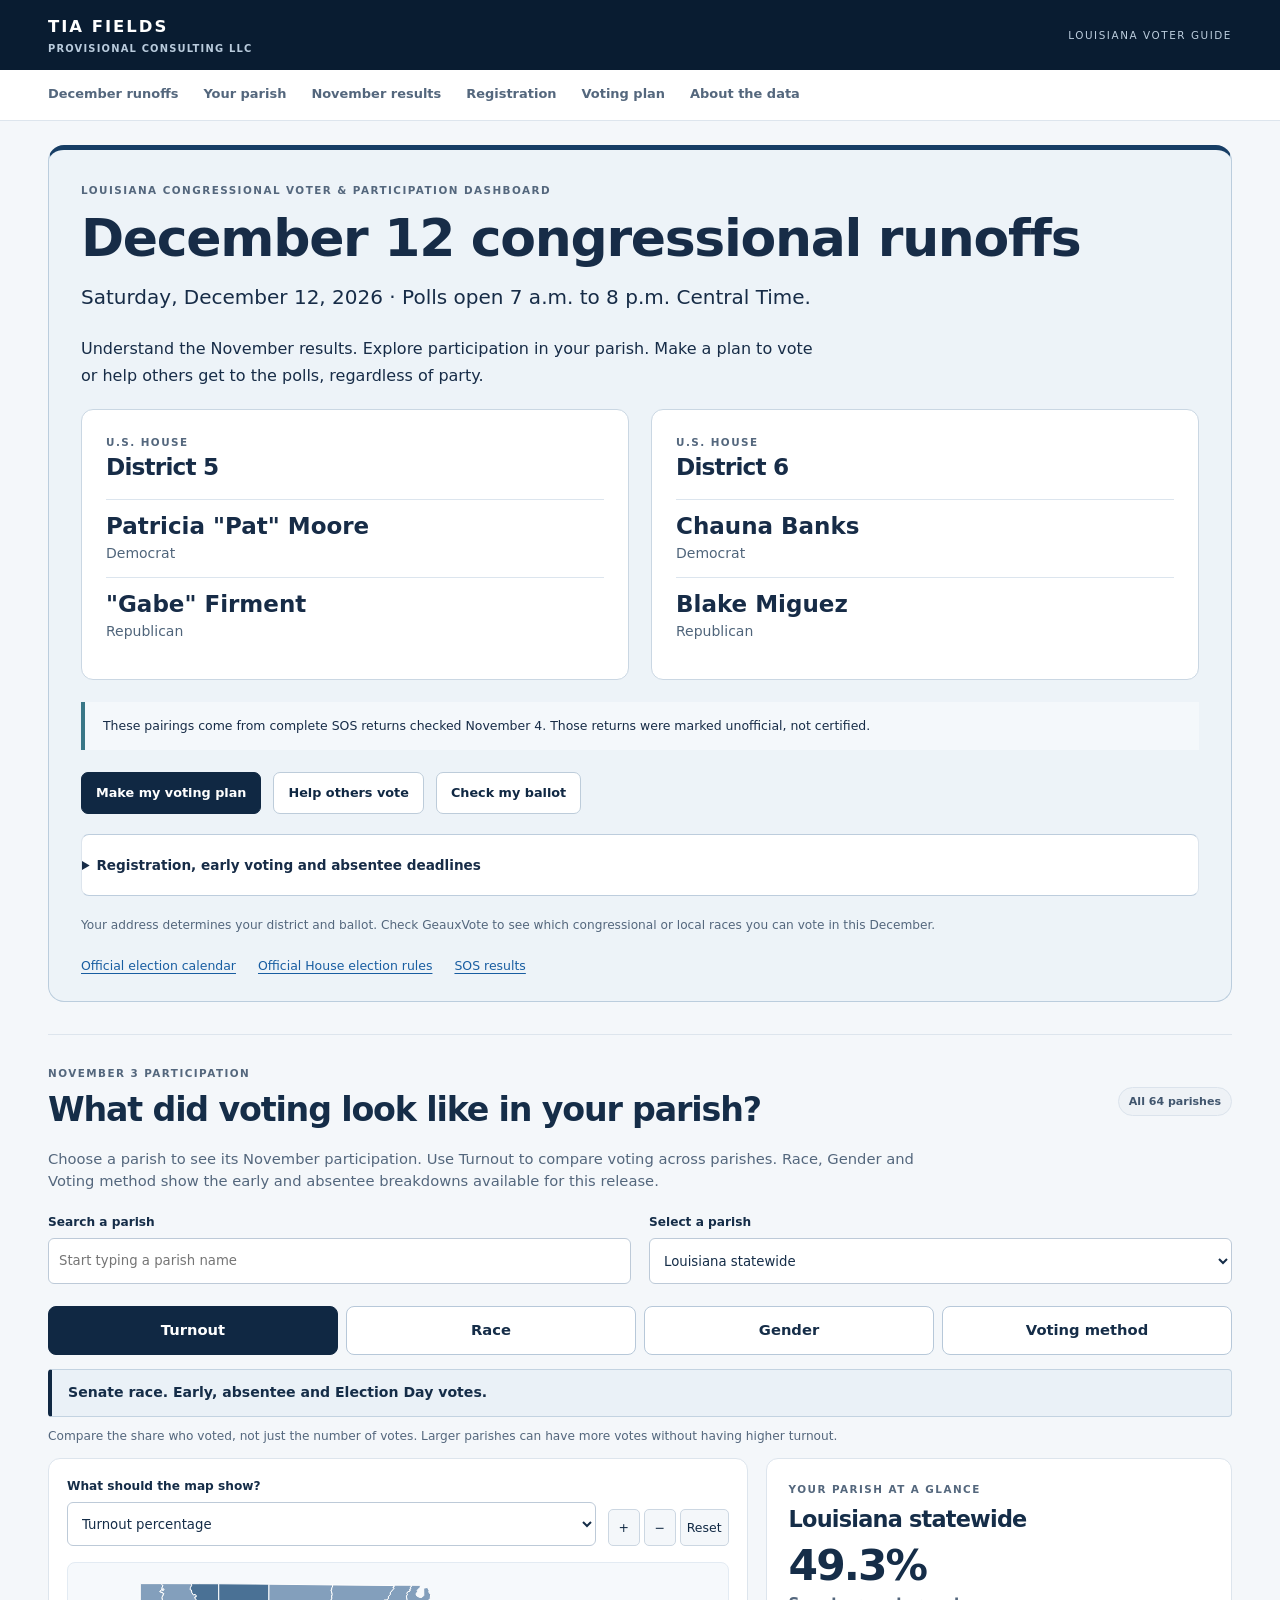
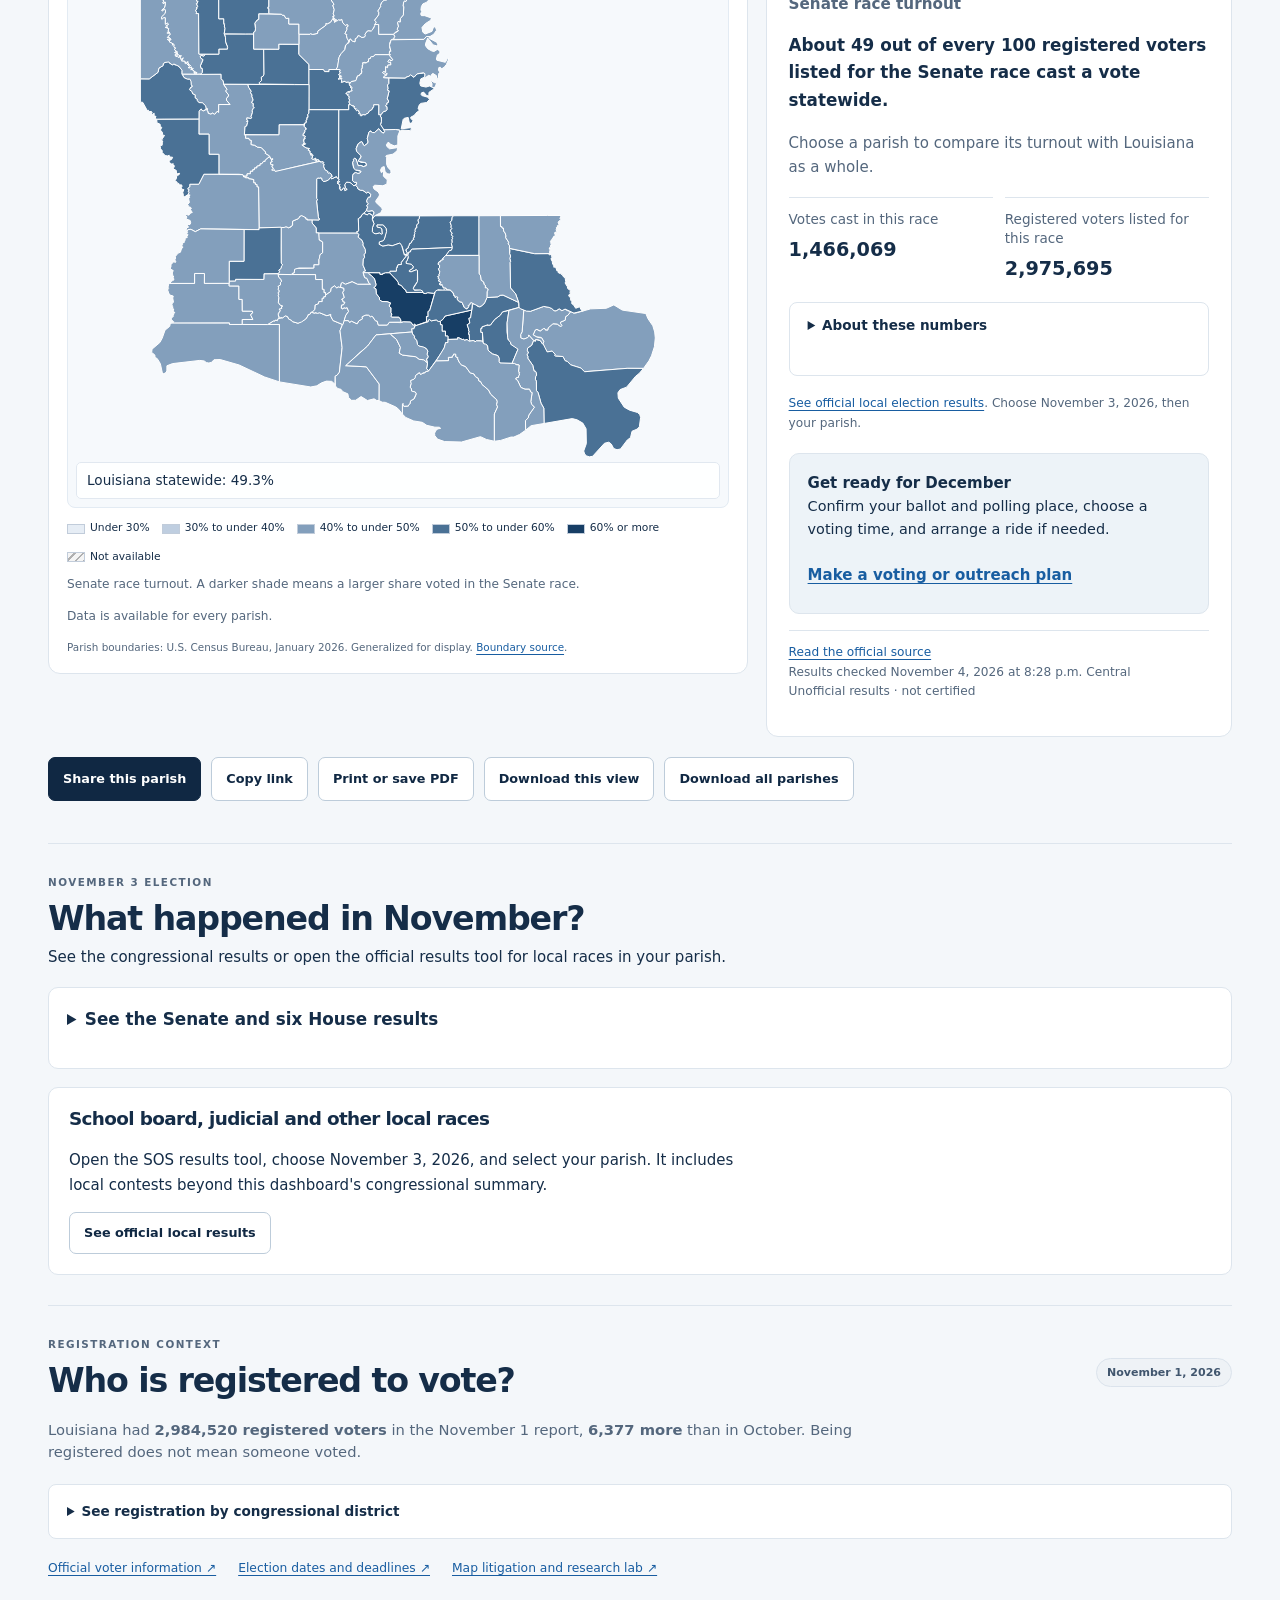
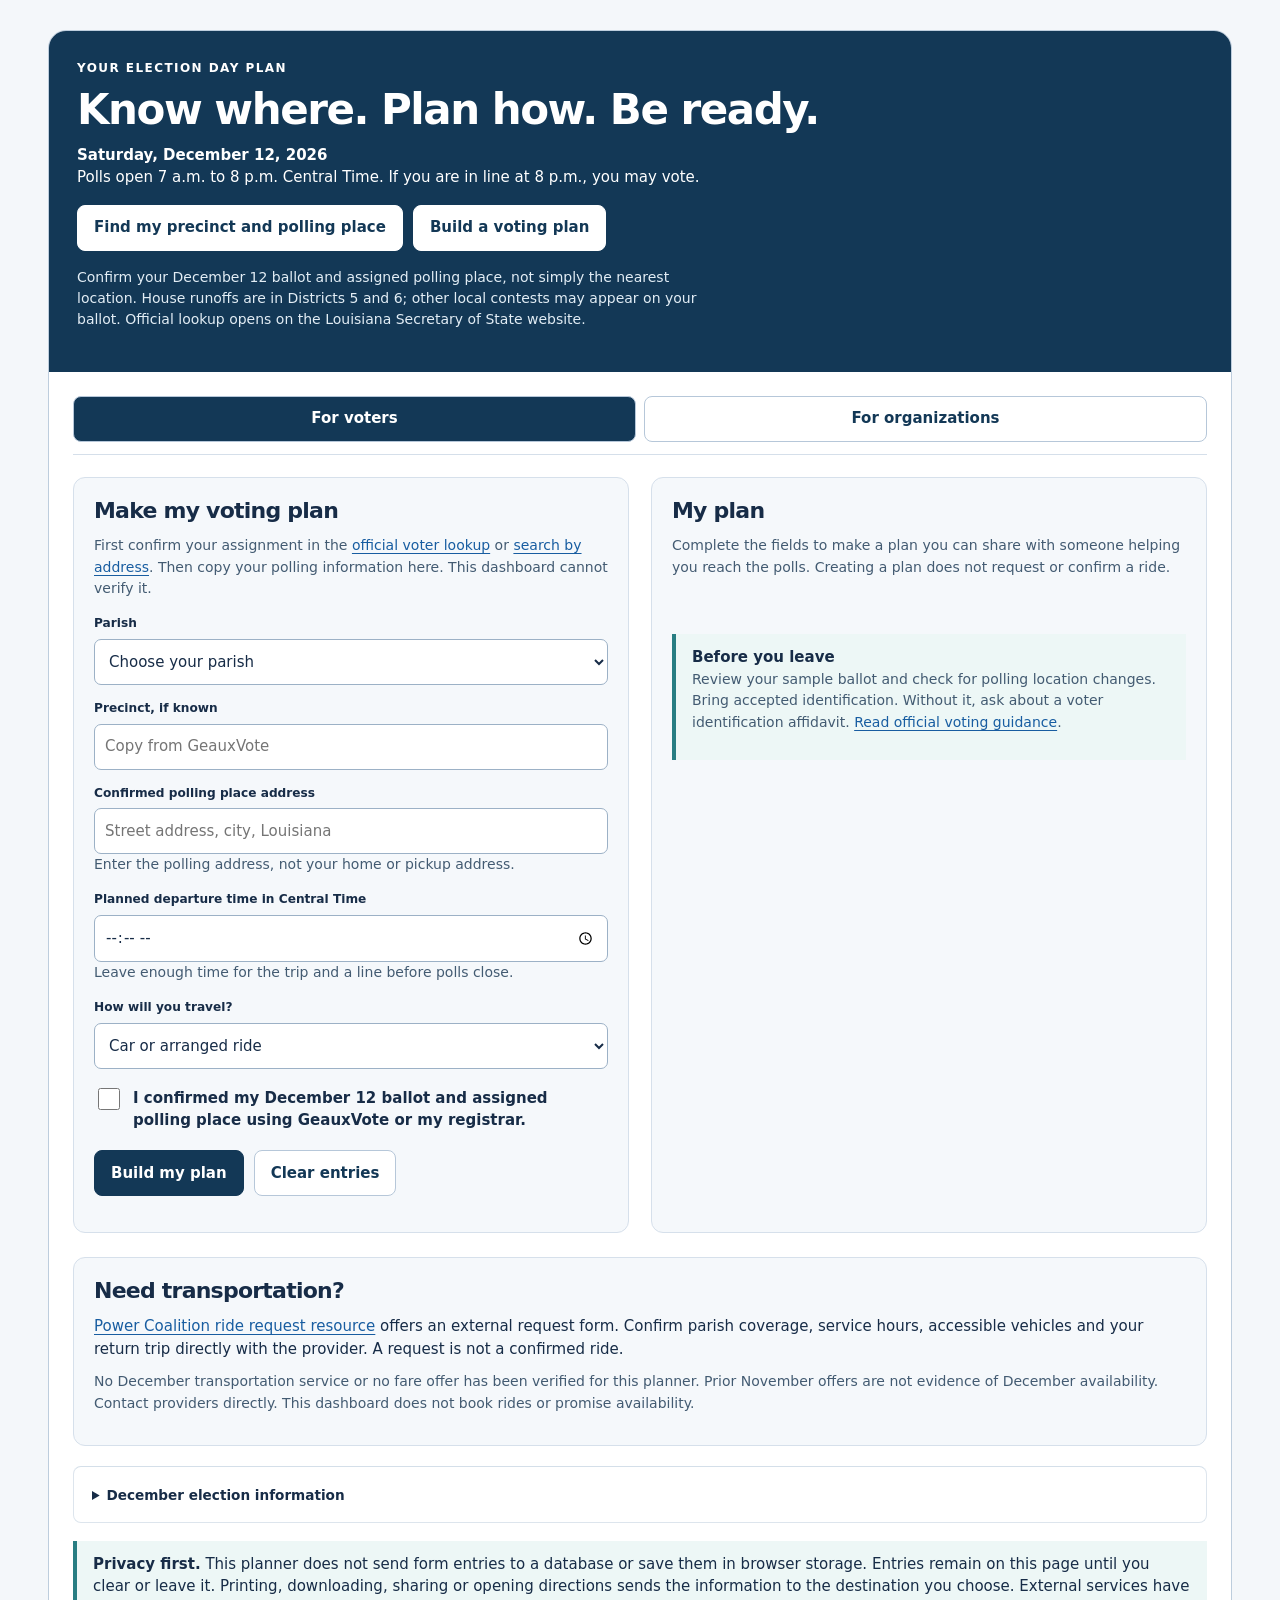
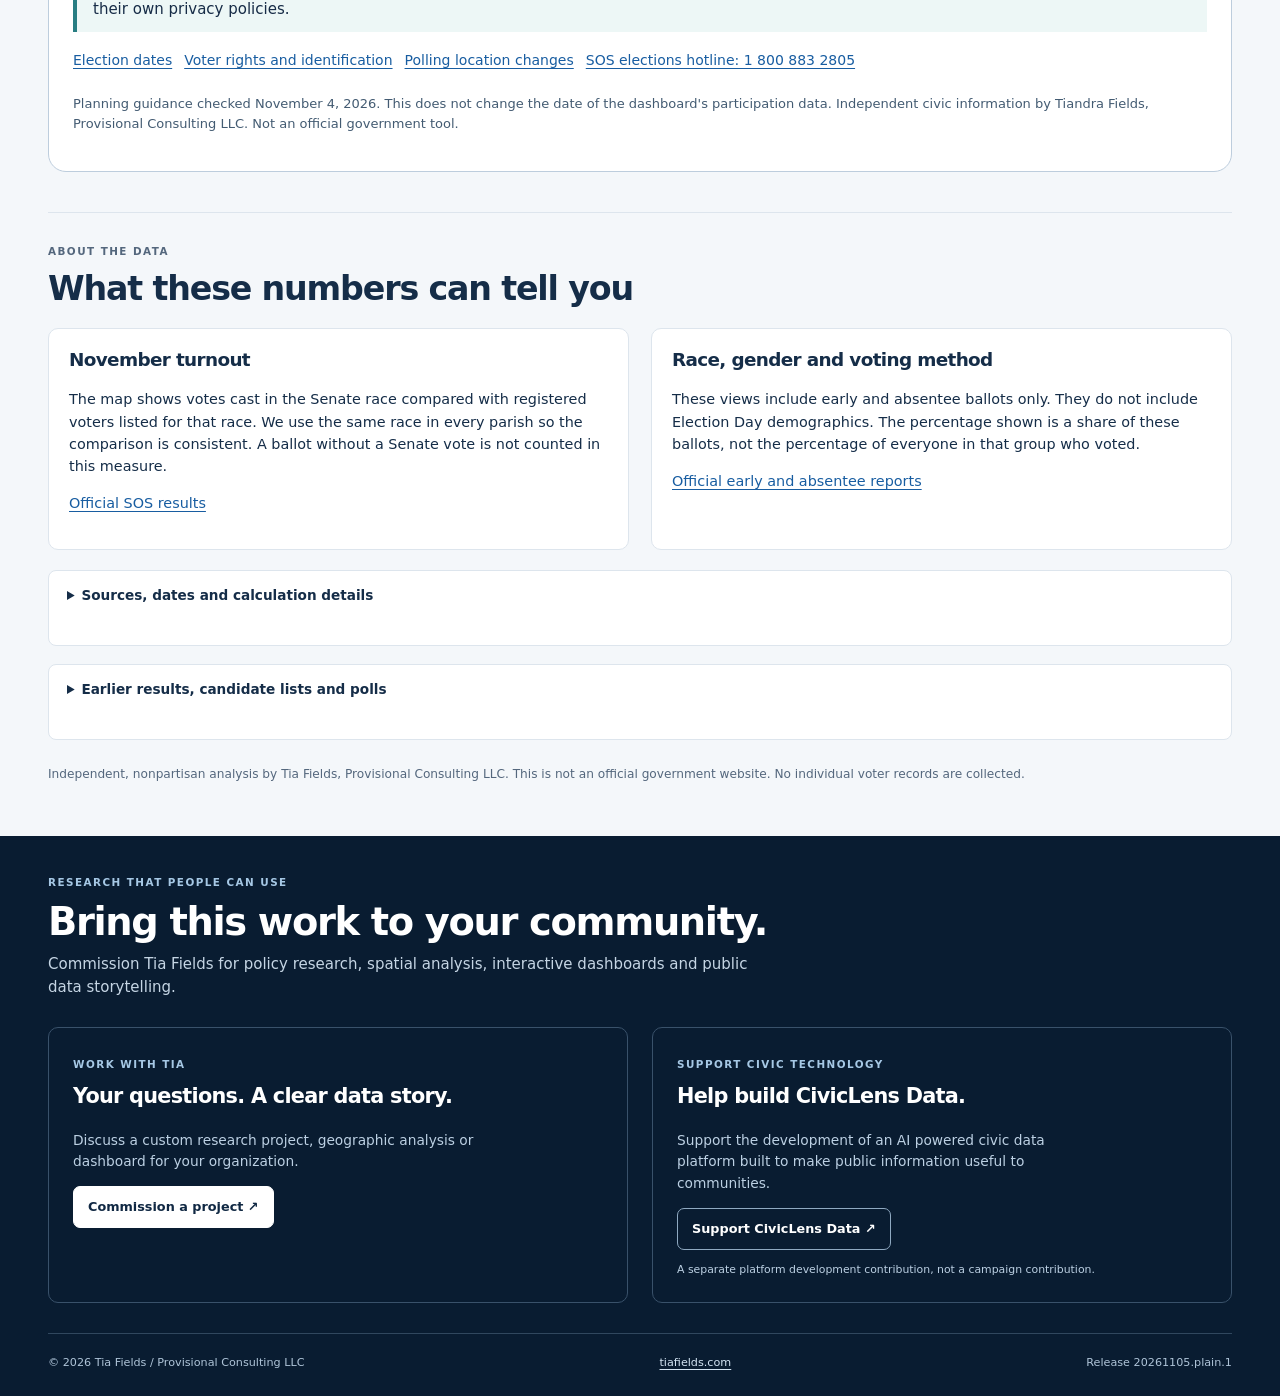
==== commit bc2746e7: "Publish accessible parish explanations and remove the comparison table" ====
--- a/index.html
+++ b/index.html
@@ -3,42 +3,34 @@
 <html lang="en">
 <head>
 <meta charset="utf-8"/><meta content="width=device-width,initial-scale=1" name="viewport"/>
-<meta content="December 12 Louisiana congressional runoffs, parish participation maps, demographic views and voting plans by Tia Fields, Provisional Consulting LLC." name="description"/>
-<meta content="Tia Fields / Provisional Consulting LLC" name="author"/><meta content="20261104-parish1" name="dashboard-release"/>
-<title>Louisiana Runoffs and Parish Participation | Tia Fields</title>
+<meta content="Understand November election results, explore voting in your parish and make a plan for the December 12 runoffs. A nonpartisan guide by Tia Fields, Provisional Consulting LLC." name="description"/>
+<meta content="Tia Fields / Provisional Consulting LLC" name="author"/><meta content="20261105-plain1" name="dashboard-release"/>
+<title>Louisiana Voter Guide and Parish Participation | Tia Fields</title>
 <link href="assets/dashboard-v20261028.css?v=20261028-poll3" rel="stylesheet"/>
 <link href="assets/voter-education-20261101.css?v=20261101-education1" rel="stylesheet"/>
-
-
-
-
-<link href="assets/results-20261104.css?v=20261104-results1" rel="stylesheet"/><script defer="" src="assets/parish-participation-20261104.js?v=20261104-parish1"></script><script defer="" src="assets/voting-plan-20261101.js?v=20261104-parish1"></script><link href="assets/parish-participation-20261104.css?v=20261104-parish1" rel="stylesheet"/></head>
+<link href="assets/results-20261104.css?v=20261104-results1" rel="stylesheet"/><script defer="" src="assets/parish-participation-20261104.js?v=20261105-plain1"></script><script defer="" src="assets/voting-plan-20261101.js?v=20261104-parish1"></script><link href="assets/parish-participation-20261104.css?v=20261105-plain1" rel="stylesheet"/></head>
 <body>
 <a class="skip" href="#main">Skip to dashboard</a>
-<header class="masthead"><div class="wrap masthead-row"><a class="brand" href="https://www.tiafields.com/">TIA FIELDS <span>PROVISIONAL CONSULTING LLC</span></a><span class="edition">2026 ELECTION RESEARCH</span></div></header>
-<nav aria-label="Dashboard navigation" class="nav"><div class="wrap nav-inner"><a href="#runoffs">Runoffs</a><a href="#parish-map">Parish map</a><a href="#parish-comparison">Compare parishes</a><a href="#registration">Registration</a><a href="#voting-plan">Voting plan</a><a href="#methodology">Sources</a></div></nav>
-<main class="wrap" id="main"><section aria-labelledby="runoff-title" class="runoff-overview" id="runoffs"><p class="eyebrow">LOUISIANA CONGRESSIONAL VOTER &amp; PARTICIPATION DASHBOARD</p><h1 id="runoff-title">December 12 congressional runoffs</h1><p class="runoff-lead">Saturday, December 12, 2026 · Polls open 7 a.m. to 8 p.m. Central Time.</p><div class="runoff-grid"><article class="runoff-card"><p class="eyebrow">U.S. HOUSE</p><h2>District 5</h2><div class="runoff-person"><strong>Patricia "Pat" Moore</strong><span>Democrat</span></div><div class="runoff-person"><strong>"Gabe" Firment</strong><span>Republican</span></div></article><article class="runoff-card"><p class="eyebrow">U.S. HOUSE</p><h2>District 6</h2><div class="runoff-person"><strong>Chauna Banks</strong><span>Democrat</span></div><div class="runoff-person"><strong>Blake Miguez</strong><span>Republican</span></div></article></div><p class="results-note">Districts 5 and 6 advance to a runoff based on complete unofficial SOS returns. Certification remains pending.</p><div class="runoff-actions"><a class="button" href="#voting-plan">Make my December voting plan</a><a class="button secondary" href="https://voterportal.sos.la.gov/Home/VoterLogin" rel="noopener noreferrer" target="_blank">Check my district and ballot</a></div><details class="runoff-dates"><summary>Registration, early voting and absentee deadlines</summary><div class="deadline-grid"><p><strong>Register in person or by mail</strong>November 12</p><p><strong>Register online</strong>November 21</p><p><strong>Early voting</strong>November 28 through December 5<br/>Except November 29 · 8:30 a.m. to 6 p.m.</p><p><strong>Ordinary absentee request</strong>December 8 by 4:30 p.m.</p><p><strong>Ordinary absentee receipt</strong>December 11 by 4:30 p.m.</p><p><strong>Election Day</strong>December 12 · 7 a.m. to 8 p.m.</p></div><p class="fine">All times Central. Military and overseas exceptions apply. Check the official calendar for the rules that apply to you.</p></details><p class="fine">House runoffs are in Districts 5 and 6. Other local contests may appear on your ballot. A parish selection does not establish your congressional district or whether you have a December contest.</p><div class="resource-row"><a href="https://www.sos.la.gov/elections-voting/election-dates">Official election calendar</a><a href="https://www.sos.la.gov/elections-voting/how-candidates-are-elected">Official House election rules</a><a href="https://voterportal.sos.la.gov/graphical">SOS results</a></div></section><section aria-labelledby="map-title" class="section" id="parish-map">
-<div class="section-heading"><div><p class="eyebrow">NOVEMBER 3 PARTICIPATION</p><h2 id="map-title">Explore your parish</h2></div><span class="badge neutral">All 64 parishes</span></div>
-<p class="section-intro">Start with turnout, then explore race, gender or voting method. Each view names exactly which ballots it covers. Select a parish on the map, search its name or use the menu.</p>
+<header class="masthead"><div class="wrap masthead-row"><a class="brand" href="https://www.tiafields.com/">TIA FIELDS <span>PROVISIONAL CONSULTING LLC</span></a><span class="edition">LOUISIANA VOTER GUIDE</span></div></header>
+<nav aria-label="Dashboard navigation" class="nav"><div class="wrap nav-inner"><a href="#runoffs">December runoffs</a><a href="#parish-map">Your parish</a><a href="#november-results">November results</a><a href="#registration">Registration</a><a href="#voting-plan">Voting plan</a><a href="#methodology">About the data</a></div></nav>
+<main class="wrap" id="main"><section aria-labelledby="runoff-title" class="runoff-overview" id="runoffs"><p class="eyebrow">LOUISIANA CONGRESSIONAL VOTER &amp; PARTICIPATION DASHBOARD</p><h1 id="runoff-title">December 12 congressional runoffs</h1><p class="runoff-lead">Saturday, December 12, 2026 · Polls open 7 a.m. to 8 p.m. Central Time.</p><p class="guide-purpose">Understand the November results. Explore participation in your parish. Make a plan to vote or help others get to the polls, regardless of party.</p><div class="runoff-grid"><article class="runoff-card"><p class="eyebrow">U.S. HOUSE</p><h2>District 5</h2><div class="runoff-person"><strong>Patricia "Pat" Moore</strong><span>Democrat</span></div><div class="runoff-person"><strong>"Gabe" Firment</strong><span>Republican</span></div></article><article class="runoff-card"><p class="eyebrow">U.S. HOUSE</p><h2>District 6</h2><div class="runoff-person"><strong>Chauna Banks</strong><span>Democrat</span></div><div class="runoff-person"><strong>Blake Miguez</strong><span>Republican</span></div></article></div><p class="results-note">These pairings come from complete SOS returns checked November 4. Those returns were marked unofficial, not certified.</p><div class="runoff-actions"><a class="button" href="#voting-plan" id="start-voter-plan">Make my voting plan</a><a class="button secondary" href="#voting-plan" id="start-org-plan">Help others vote</a><a class="button secondary" href="https://voterportal.sos.la.gov/Home/VoterLogin" rel="noopener noreferrer" target="_blank">Check my ballot</a></div><details class="runoff-dates"><summary>Registration, early voting and absentee deadlines</summary><div class="deadline-grid"><p><strong>Register in person or by mail</strong>November 12</p><p><strong>Register online</strong>November 21</p><p><strong>Early voting</strong>November 28 through December 5<br/>Except November 29 · 8:30 a.m. to 6 p.m.</p><p><strong>Request an absentee ballot</strong>December 8 by 4:30 p.m.</p><p><strong>Return your absentee ballot</strong>December 11 by 4:30 p.m.</p><p><strong>Election Day</strong>December 12 · 7 a.m. to 8 p.m.</p></div><p class="fine">All times Central. Military and overseas exceptions apply. Check the official calendar for the rules that apply to you.</p></details><p class="fine">Your address determines your district and ballot. Check GeauxVote to see which congressional or local races you can vote in this December.</p><div class="resource-row"><a href="https://www.sos.la.gov/elections-voting/election-dates">Official election calendar</a><a href="https://www.sos.la.gov/elections-voting/how-candidates-are-elected">Official House election rules</a><a href="https://voterportal.sos.la.gov/graphical">SOS results</a></div></section><section aria-labelledby="map-title" class="section" id="parish-map">
+<div class="section-heading"><div><p class="eyebrow">NOVEMBER 3 PARTICIPATION</p><h2 id="map-title">What did voting look like in your parish?</h2></div><span class="badge neutral">All 64 parishes</span></div>
+<p class="section-intro">Choose a parish to see its November participation. Use Turnout to compare voting across parishes. Race, Gender and Voting method show the early and absentee breakdowns available for this release.</p>
 <div class="parish-picker"><div><label for="parish-find">Search a parish</label><input autocomplete="off" disabled="" id="parish-find" list="parish-names" placeholder="Start typing a parish name" type="search"/><datalist id="parish-names"></datalist></div><div><label for="parish-select">Select a parish</label><select disabled="" id="parish-select"><option value="state">Louisiana statewide</option></select></div></div>
-<div aria-label="Participation views" class="parish-tabs" role="tablist"><button aria-controls="view-panel" aria-selected="true" disabled="" id="view-overview" role="tab" tabindex="0" type="button">Overview</button><button aria-controls="view-panel" aria-selected="false" disabled="" id="view-race" role="tab" tabindex="-1" type="button">Race</button><button aria-controls="view-panel" aria-selected="false" disabled="" id="view-gender" role="tab" tabindex="-1" type="button">Gender</button><button aria-controls="view-panel" aria-selected="false" disabled="" id="view-method" role="tab" tabindex="-1" type="button">Voting method</button></div>
-<p class="coverage-banner" id="scope-label">November 3 U.S. Senate contest · provisional parish comparison</p>
-<p class="fine" id="view-description">Turnout is provisional. Demographic views cover early and absentee ballots only while full election participation statistics remain unavailable.</p>
-<div aria-labelledby="view-overview" id="view-panel" role="tabpanel"><div class="explorer"><div class="map-card"><div class="map-toolbar"><div><label for="map-metric">Map measure</label><select disabled="" id="map-metric"><option value="rate">Turnout rate</option><option value="count">Contest vote count</option></select></div><div hidden="" id="group-control"><label for="group-select" id="group-label">Category</label><select disabled="" id="group-select"></select></div><div aria-label="Map controls" class="zoom-controls"><button aria-label="Zoom in" disabled="" id="zoom-in" type="button">+</button><button aria-label="Zoom out" disabled="" id="zoom-out" type="button">−</button><button disabled="" id="map-reset" type="button">Reset</button></div></div>
+<div aria-label="Participation views" class="parish-tabs" role="tablist"><button aria-controls="view-panel" aria-selected="true" disabled="" id="view-overview" role="tab" tabindex="0" type="button">Turnout</button><button aria-controls="view-panel" aria-selected="false" disabled="" id="view-race" role="tab" tabindex="-1" type="button">Race</button><button aria-controls="view-panel" aria-selected="false" disabled="" id="view-gender" role="tab" tabindex="-1" type="button">Gender</button><button aria-controls="view-panel" aria-selected="false" disabled="" id="view-method" role="tab" tabindex="-1" type="button">Voting method</button></div>
+<p class="coverage-banner" id="scope-label">Senate race. Early, absentee and Election Day votes.</p>
+<p class="fine" id="view-description">The turnout map uses the same statewide race for every parish. It does not show which candidate people supported.</p>
+<div aria-labelledby="view-overview" id="view-panel" role="tabpanel"><div class="explorer"><div class="map-card"><div class="map-toolbar"><div><label for="map-metric">What should the map show?</label><select disabled="" id="map-metric"><option value="rate">Turnout rate</option><option value="count">Contest vote count</option></select></div><div hidden="" id="group-control"><label for="group-select" id="group-label">Category</label><select disabled="" id="group-select"></select></div><div aria-label="Map controls" class="zoom-controls"><button aria-label="Zoom in" disabled="" id="zoom-in" type="button">+</button><button aria-label="Zoom out" disabled="" id="zoom-out" type="button">−</button><button disabled="" id="map-reset" type="button">Reset</button></div></div>
 <div class="map-frame"><svg aria-labelledby="map-svg-title map-svg-desc" id="map-svg" role="group" viewbox="0 0 800 660"><title id="map-svg-title">Louisiana parish participation map</title><desc id="map-svg-desc">Use the parish menu or focus a parish and press Enter. Colors represent the selected participation measure, not party preference.</desc><defs><pattern height="8" id="missing-pattern" patternunits="userSpaceOnUse" width="8"><rect fill="#f4f4f4" height="8" width="8"></rect><path d="M0 8L8 0" stroke="#b0b0b0" stroke-width="2"></path></pattern></defs><g id="map-shapes"></g></svg><p id="map-loading" role="status">Loading parish data.</p><p class="map-readout" id="map-readout">Louisiana statewide</p></div>
 <div aria-label="Map legend" class="legend" id="map-legend"></div><p class="fine" id="metric-description"></p><p class="fine" id="map-coverage"></p><p class="attribution">Parish boundaries: U.S. Census Bureau, January 2026. Generalized for display. <a href="data/boundary_source.json">Boundary source</a>.</p></div>
-<aside class="selection-card"><p class="eyebrow" id="panel-heading">Parish overview</p><h3 id="selection-title">Louisiana statewide</h3><div class="selection-total" id="selected-total">49.3%</div><p class="fine" id="selected-label">SOS unofficial turnout</p><div id="detail-body"></div><p class="fine selected-source" id="selected-source"></p></aside></div></div>
-<p aria-live="polite" class="sr-only" id="selection-status" role="status"></p><div class="parish-actions"><button class="button" disabled="" id="share-parish" type="button">Share this view</button><button class="button secondary" disabled="" id="copy-parish" type="button">Copy parish link</button><button class="button secondary" disabled="" id="print-parish" type="button">Print or save PDF</button><button class="button secondary" disabled="" id="download-parish" type="button">Download this view CSV</button></div><label class="sr-only" for="share-link">Shareable parish link</label><input hidden="" id="share-link" readonly=""/><p aria-live="polite" class="fine" id="export-status" role="status"></p>
-<noscript><p class="notice">The interactive views need JavaScript. The parish table below and the <a href="data/processed/parish_participation_2026-11-03.csv">full parish CSV</a> remain available. The full demographic counts cover early and absentee ballots, not audited full election participation.</p></noscript>
-</section><section aria-labelledby="compare-title" class="section" id="parish-comparison"><div class="section-heading"><div><p class="eyebrow">PARISH COMPARISON</p><h2 id="compare-title">Compare all 64 parishes</h2></div><button class="button secondary" disabled="" id="download-data" type="button">Download filtered table CSV</button></div><p class="fine" id="table-scope">November 3 U.S. Senate contest. Denominator: qualified voters in the same contest and parish. All returns remain unofficial.</p><div class="table-tools"><div><label for="parish-search">Filter parish names</label><input disabled="" id="parish-search" placeholder="Enter a parish name" type="search"/></div><div><label for="parish-sort">Sort table</label><select disabled="" id="parish-sort"><option value="name">Parish name</option><option value="high">Highest selected value</option><option value="low">Lowest selected value</option></select></div><p id="table-count" role="status">64 of 64 parishes</p></div><div aria-label="Parish comparison table" class="table-scroll" role="region" tabindex="0"><table><caption id="table-measure">SOS unofficial turnout</caption><thead><tr><th scope="col">Parish</th><th scope="col">Selected value</th><th scope="col">Count</th><th scope="col">Denominator</th><th scope="col">Coverage</th></tr></thead><tbody id="parish-table"><tr><th scope="row">Acadia Parish</th><td>47.7%</td><td>18,050</td><td>37,805</td><td>Complete · unofficial</td></tr><tr><th scope="row">Allen Parish</th><td>52.8%</td><td>6,537</td><td>12,381</td><td>Complete · unofficial</td></tr><tr><th scope="row">Ascension Parish</th><td>50.7%</td><td>42,945</td><td>84,772</td><td>Complete · unofficial</td></tr><tr><th scope="row">Assumption Parish</th><td>50.8%</td><td>7,075</td><td>13,939</td><td>Complete · unofficial</td></tr><tr><th scope="row">Avoyelles Parish</th><td>53.2%</td><td>12,247</td><td>23,014</td><td>Complete · unofficial</td></tr><tr><th scope="row">Beauregard Parish</th><td>43.7%</td><td>10,246</td><td>23,449</td><td>Complete · unofficial</td></tr><tr><th scope="row">Bienville Parish</th><td>57.0%</td><td>4,990</td><td>8,754</td><td>Complete · unofficial</td></tr><tr><th scope="row">Bossier Parish</th><td>46.7%</td><td>35,805</td><td>76,662</td><td>Complete · unofficial</td></tr><tr><th scope="row">Caddo Parish</th><td>47.1%</td><td>71,509</td><td>151,879</td><td>Complete · unofficial</td></tr><tr><th scope="row">Calcasieu Parish</th><td>45.1%</td><td>55,921</td><td>123,921</td><td>Complete · unofficial</td></tr><tr><th scope="row">Caldwell Parish</th><td>53.2%</td><td>3,139</td><td>5,905</td><td>Complete · unofficial</td></tr><tr><th scope="row">Cameron Parish</th><td>45.4%</td><td>1,957</td><td>4,306</td><td>Complete · unofficial</td></tr><tr><th scope="row">Catahoula Parish</th><td>51.9%</td><td>3,165</td><td>6,095</td><td>Complete · unofficial</td></tr><tr><th scope="row">Claiborne Parish</th><td>56.5%</td><td>4,712</td><td>8,334</td><td>Complete · unofficial</td></tr><tr><th scope="row">Concordia Parish</th><td>47.8%</td><td>5,755</td><td>12,042</td><td>Complete · unofficial</td></tr><tr><th scope="row">De Soto Parish</th><td>50.2%</td><td>9,916</td><td>19,756</td><td>Complete · unofficial</td></tr><tr><th scope="row">East Baton Rouge Parish</th><td>52.8%</td><td>152,163</td><td>288,374</td><td>Complete · unofficial</td></tr><tr><th scope="row">East Carroll Parish</th><td>44.8%</td><td>2,084</td><td>4,650</td><td>Complete · unofficial</td></tr><tr><th scope="row">East Feliciana Parish</th><td>54.8%</td><td>7,385</td><td>13,483</td><td>Complete · unofficial</td></tr><tr><th scope="row">Evangeline Parish</th><td>49.7%</td><td>10,298</td><td>20,727</td><td>Complete · unofficial</td></tr><tr><th scope="row">Franklin Parish</th><td>43.8%</td><td>5,771</td><td>13,188</td><td>Complete · unofficial</td></tr><tr><th scope="row">Grant Parish</th><td>49.7%</td><td>6,418</td><td>12,903</td><td>Complete · unofficial</td></tr><tr><th scope="row">Iberia Parish</th><td>44.7%</td><td>19,322</td><td>43,205</td><td>Complete · unofficial</td></tr><tr><th scope="row">Iberville Parish</th><td>60.0%</td><td>12,140</td><td>20,239</td><td>Complete · unofficial</td></tr><tr><th scope="row">Jackson Parish</th><td>57.7%</td><td>5,588</td><td>9,684</td><td>Complete · unofficial</td></tr><tr><th scope="row">Jefferson Parish</th><td>48.9%</td><td>130,861</td><td>267,833</td><td>Complete · unofficial</td></tr><tr><th scope="row">Jefferson Davis Parish</th><td>49.9%</td><td>10,362</td><td>20,772</td><td>Complete · unofficial</td></tr><tr><th scope="row">Lafayette Parish</th><td>48.9%</td><td>79,454</td><td>162,550</td><td>Complete · unofficial</td></tr><tr><th scope="row">Lafourche Parish</th><td>49.3%</td><td>28,534</td><td>57,829</td><td>Complete · unofficial</td></tr><tr><th scope="row">LaSalle Parish</th><td>51.3%</td><td>4,395</td><td>8,564</td><td>Complete · unofficial</td></tr><tr><th scope="row">Lincoln Parish</th><td>49.9%</td><td>13,739</td><td>27,560</td><td>Complete · unofficial</td></tr><tr><th scope="row">Livingston Parish</th><td>49.5%</td><td>43,528</td><td>87,966</td><td>Complete · unofficial</td></tr><tr><th scope="row">Madison Parish</th><td>42.3%</td><td>3,050</td><td>7,207</td><td>Complete · unofficial</td></tr><tr><th scope="row">Morehouse Parish</th><td>41.9%</td><td>6,982</td><td>16,683</td><td>Complete · unofficial</td></tr><tr><th scope="row">Natchitoches Parish</th><td>49.0%</td><td>11,234</td><td>22,947</td><td>Complete · unofficial</td></tr><tr><th scope="row">Orleans Parish</th><td>49.6%</td><td>131,987</td><td>266,064</td><td>Complete · unofficial</td></tr><tr><th scope="row">Ouachita Parish</th><td>45.3%</td><td>46,242</td><td>102,172</td><td>Complete · unofficial</td></tr><tr><th scope="row">Plaquemines Parish</th><td>55.4%</td><td>7,801</td><td>14,075</td><td>Complete · unofficial</td></tr><tr><th scope="row">Pointe Coupee Parish</th><td>57.1%</td><td>8,347</td><td>14,613</td><td>Complete · unofficial</td></tr><tr><th scope="row">Rapides Parish</th><td>46.5%</td><td>37,494</td><td>80,552</td><td>Complete · unofficial</td></tr><tr><th scope="row">Red River Parish</th><td>47.1%</td><td>2,566</td><td>5,448</td><td>Complete · unofficial</td></tr><tr><th scope="row">Richland Parish</th><td>44.8%</td><td>6,137</td><td>13,694</td><td>Complete · unofficial</td></tr><tr><th scope="row">Sabine Parish</th><td>56.9%</td><td>7,776</td><td>13,666</td><td>Complete · unofficial</td></tr><tr><th scope="row">St. Bernard Parish</th><td>42.2%</td><td>11,508</td><td>27,270</td><td>Complete · unofficial</td></tr><tr><th scope="row">St. Charles Parish</th><td>52.6%</td><td>18,661</td><td>35,470</td><td>Complete · unofficial</td></tr><tr><th scope="row">St. Helena Parish</th><td>53.3%</td><td>4,564</td><td>8,558</td><td>Complete · unofficial</td></tr><tr><th scope="row">St. James Parish</th><td>62.3%</td><td>9,286</td><td>14,906</td><td>Complete · unofficial</td></tr><tr><th scope="row">St. John The Baptist Parish</th><td>50.0%</td><td>14,206</td><td>28,437</td><td>Complete · unofficial</td></tr><tr><th scope="row">St. Landry Parish</th><td>47.8%</td><td>26,435</td><td>55,280</td><td>Complete · unofficial</td></tr><tr><th scope="row">St. Martin Parish</th><td>48.3%</td><td>17,081</td><td>35,331</td><td>Complete · unofficial</td></tr><tr><th scope="row">St. Mary Parish</th><td>49.0%</td><td>14,875</td><td>30,354</td><td>Complete · unofficial</td></tr><tr><th scope="row">St. Tammany Parish</th><td>51.8%</td><td>101,613</td><td>196,163</td><td>Complete · unofficial</td></tr><tr><th scope="row">Tangipahoa Parish</th><td>49.1%</td><td>39,531</td><td>80,467</td><td>Complete · unofficial</td></tr><tr><th scope="row">Tensas Parish</th><td>57.7%</td><td>1,807</td><td>3,131</td><td>Complete · unofficial</td></tr><tr><th scope="row">Terrebonne Parish</th><td>47.5%</td><td>28,417</td><td>59,774</td><td>Complete · unofficial</td></tr><tr><th scope="row">Union Parish</th><td>48.8%</td><td>7,444</td><td>15,267</td><td>Complete · unofficial</td></tr><tr><th scope="row">Vermilion Parish</th><td>45.6%</td><td>17,365</td><td>38,099</td><td>Complete · unofficial</td></tr><tr><th scope="row">Vernon Parish</th><td>42.8%</td><td>11,022</td><td>25,779</td><td>Complete · unofficial</td></tr><tr><th scope="row">Washington Parish</th><td>46.0%</td><td>13,044</td><td>28,336</td><td>Complete · unofficial</td></tr><tr><th scope="row">Webster Parish</th><td>52.6%</td><td>11,859</td><td>22,538</td><td>Complete · unofficial</td></tr><tr><th scope="row">West Baton Rouge Parish</th><td>56.2%</td><td>10,030</td><td>17,839</td><td>Complete · unofficial</td></tr><tr><th scope="row">West Carroll Parish</th><td>40.4%</td><td>2,818</td><td>6,970</td><td>Complete · unofficial</td></tr><tr><th scope="row">West Feliciana Parish</th><td>59.9%</td><td>4,709</td><td>7,862</td><td>Complete · unofficial</td></tr><tr><th scope="row">Winn Parish</th><td>50.8%</td><td>4,167</td><td>8,202</td><td>Complete · unofficial</td></tr></tbody></table></div><p class="fine">Use the views above to compare the same measure across parishes. Counts alone do not identify low turnout. Missing values are never treated as zero.</p></section>
+<aside class="selection-card"><p class="eyebrow" id="panel-heading">YOUR PARISH AT A GLANCE</p><h3 id="selection-title">Louisiana statewide</h3><div class="selection-total" id="selected-total">49.3%</div><p class="fine" id="selected-label">Senate race turnout</p><div id="detail-body"></div><p class="fine selected-source" id="selected-source"></p></aside></div></div>
+<p aria-live="polite" class="sr-only" id="selection-status" role="status"></p><div class="parish-actions"><button class="button" disabled="" id="share-parish" type="button">Share this parish</button><button class="button secondary" disabled="" id="copy-parish" type="button">Copy link</button><button class="button secondary" disabled="" id="print-parish" type="button">Print or save PDF</button><button class="button secondary" disabled="" id="download-parish" type="button">Download this view</button><button class="button secondary" disabled="" id="download-data" type="button">Download all parishes</button></div><label class="sr-only" for="share-link">Shareable parish link</label><input hidden="" id="share-link" readonly=""/><p aria-live="polite" class="fine" id="export-status" role="status"></p>
+<noscript><p class="notice">Turn on JavaScript to use the map. You can still <a href="data/processed/parish_participation_2026-11-03.csv">download the parish spreadsheet</a>, <a href="https://voterportal.sos.la.gov/graphical">read official election results</a>, or <a href="https://voterportal.sos.la.gov/Home/VoterLogin">find your polling place</a>. The demographic spreadsheet covers early and absentee voting only.</p></noscript>
+</section><section aria-labelledby="november-title" class="section" id="november-results"><p class="eyebrow">NOVEMBER 3 ELECTION</p><h2 id="november-title">What happened in November?</h2><p>See the congressional results or open the official results tool for local races in your parish.</p><details class="november-summary"><summary>See the Senate and six House results</summary><p class="fine">Complete reporting, marked unofficial by SOS when retrieved November 4 at 9:11 a.m. Central. These are not certified results. Candidate percentages follow the rounding shown by SOS.</p><div class="november-grid"><article class="november-card" data-race-id="67997"><h3>U.S. Senate</h3><p class="result-status">Majority of reported votes</p><h4>Julia Letlow</h4><p><strong>745,963</strong> votes. SOS displayed 51%.</p></article><article class="november-card" data-race-id="70195"><h3>House District 1</h3><p class="result-status">Majority of reported votes</p><h4>Steve Scalise</h4><p><strong>159,890</strong> votes. SOS displayed 61%.</p></article><article class="november-card" data-race-id="70196"><h3>House District 2</h3><p class="result-status">Majority of reported votes</p><h4>Troy A. Carter, Sr.</h4><p><strong>192,258</strong> votes. SOS displayed 80%.</p></article><article class="november-card" data-race-id="70197"><h3>House District 3</h3><p class="result-status">Majority of reported votes</p><h4>Clay Higgins</h4><p><strong>129,203</strong> votes. SOS displayed 55%.</p></article><article class="november-card" data-race-id="70198"><h3>House District 4</h3><p class="result-status">Majority of reported votes</p><h4>Mike Johnson</h4><p><strong>134,739</strong> votes. SOS displayed 58%.</p></article><article class="november-card" data-race-id="70199"><h3>House District 5</h3><p class="result-status">December 12 runoff</p><h4>Patricia Pat Moore and Gabe Firment</h4><p>No candidate received more than half of the reported votes.</p></article><article class="november-card" data-race-id="70200"><h3>House District 6</h3><p class="result-status">December 12 runoff</p><h4>Chauna Banks and Blake Miguez</h4><p>No candidate received more than half of the reported votes.</p></article></div><p><a href="archive/november-2026/#election-results">Read the full November candidate results</a></p></details><div class="local-results"><h3>School board, judicial and other local races</h3><p>Open the SOS results tool, choose November 3, 2026, and select your parish. It includes local contests beyond this dashboard's congressional summary.</p><a class="button secondary" href="https://voterportal.sos.la.gov/graphical" rel="noopener noreferrer" target="_blank">See official local results</a></div></section>
+<section aria-labelledby="registration-title" class="section" id="registration"><div class="section-heading"><div><p class="eyebrow">REGISTRATION CONTEXT</p><h2 id="registration-title">Who is registered to vote?</h2></div><span class="badge neutral">November 1, 2026</span></div><p class="section-intro">Louisiana had <strong>2,984,520 registered voters</strong> in the November 1 report, <strong>6,377 more</strong> than in October. Being registered does not mean someone voted.</p><details><summary>See registration by congressional district</summary><div class="district-grid" id="district-cards"><article class="district-card"><h3>Congressional District 1</h3><strong>516,317</strong><p>Registered voters · 12.52% Black registration</p></article><article class="district-card"><h3>Congressional District 2</h3><strong>501,813</strong><p>Registered voters · 60.07% Black registration</p></article><article class="district-card"><h3>Congressional District 3</h3><strong>496,703</strong><p>Registered voters · 27.36% Black registration</p></article><article class="district-card"><h3>Congressional District 4</h3><strong>483,595</strong><p>Registered voters · 30.33% Black registration</p></article><article class="district-card"><h3>Congressional District 5</h3><strong>484,980</strong><p>Registered voters · 33.51% Black registration</p></article><article class="district-card"><h3>Congressional District 6</h3><strong>501,112</strong><p>Registered voters · 25.01% Black registration</p></article></div><p class="fine">The November congressional subtotals put 635,050 of 936,512 Black registrants outside District 2, or 67.81%. The October finding was 67.79%. This is a registration finding, not candidate support or a turnout rate.</p></details><div class="resource-row"><a href="https://voterportal.sos.la.gov/" rel="noopener noreferrer" target="_blank">Official voter information ↗</a><a href="https://www.sos.la.gov/elections-voting/election-dates" rel="noopener noreferrer" target="_blank">Election dates and deadlines ↗</a><a href="https://tiandrafields-arch.github.io/louisiana-congressional-participation-lab/" rel="noopener noreferrer" target="_blank">Map litigation and research lab ↗</a></div></section>
+<noscript><section class="section" id="voting-plan"><p class="eyebrow">06 / YOUR ELECTION DAY PLAN</p><h2>Make your Election Day plan</h2><p>Saturday, December 12, 2026. Polls open 7 a.m. to 8 p.m. Central Time. Voters in line at 8 p.m. may vote.</p><p><a class="button" href="https://voterportal.sos.la.gov/Home/VoterLogin" rel="noopener noreferrer" target="_blank">Find my precinct and polling place</a></p><p>The interactive planner requires JavaScript. The official lookup remains available. Use your assigned polling place, not simply the nearest location.</p><p><a href="https://www.sos.la.gov/elections-voting/election-dates">Official election calendar</a> | <a href="https://voterportal.sos.la.gov/Registrar">Parish registrar directory</a></p></section></noscript>
+<section aria-labelledby="methods-title" class="section methods" id="methodology"><p class="eyebrow">ABOUT THE DATA</p><h2 id="methods-title">What these numbers can tell you</h2><div class="source-cards"><article><h3>November turnout</h3><p>The map shows votes cast in the Senate race compared with registered voters listed for that race. We use the same race in every parish so the comparison is consistent. A ballot without a Senate vote is not counted in this measure.</p><p><a href="https://voterportal.sos.la.gov/graphical">Official SOS results</a></p></article><article><h3>Race, gender and voting method</h3><p>These views include early and absentee ballots only. They do not include Election Day demographics. The percentage shown is a share of these ballots, not the percentage of everyone in that group who voted.</p><p><a href="https://electionstatistics.sos.la.gov/default.aspx?Stats=Early_Voting_Statistics&amp;Type=Parish">Official early and absentee reports</a></p></article></div><details><summary>Sources, dates and calculation details</summary><p>Parish returns were checked November 4 at 8:28 p.m. Central. The early and absentee report was printed November 4 at 3:10 a.m. Central. The full election demographic report was not available in that review. Registration uses the November 1 report.</p><p>SOS calls the gender columns sex and reports male and female. Counts that do not fit those two totals are left unclassified. These records do not reveal how any person voted.</p><p><a href="docs/PARISH_FOCUS_20261104.md">Read the calculation and verification notes</a> · <a href="data/processed/parish_participation_2026-11-03.csv">Download the full parish spreadsheet</a> · <a href="data/processed/parish_participation_2026-11-03.json">Download source data JSON</a></p></details><details><summary>Earlier results, candidate lists and polls</summary><p>Previous research is preserved for reference. It is not the December ballot.</p><p><a href="archive/november-2026/">Open the November research archive</a></p></details><p class="fine">Independent, nonpartisan analysis by Tia Fields, Provisional Consulting LLC. This is not an official government website. No individual voter records are collected.</p></section>
+</main>
+<footer id="commission"><div class="wrap commission-inner"><p class="eyebrow">RESEARCH THAT PEOPLE CAN USE</p><h2>Bring this work to your community.</h2><p class="commission-intro">Commission Tia Fields for policy research, spatial analysis, interactive dashboards and public data storytelling.</p><div class="commission-grid"><article><span class="eyebrow">WORK WITH TIA</span><h3>Your questions. A clear data story.</h3><p>Discuss a custom research project, geographic analysis or dashboard for your organization.</p><a class="button light" href="https://www.tiafields.com/engage" rel="noopener noreferrer" target="_blank">Commission a project ↗</a></article><article><span class="eyebrow">SUPPORT CIVIC TECHNOLOGY</span><h3>Help build CivicLens Data.</h3><p>Support the development of an AI powered civic data platform built to make public information useful to communities.</p><a class="button outline-light" href="https://civiclensdata.com/" rel="noopener noreferrer" target="_blank">Support CivicLens Data ↗</a><p class="support-note">A separate platform development contribution, not a campaign contribution.</p></article></div><div class="footer-base"><span>© 2026 Tia Fields / Provisional Consulting LLC</span><a href="https://www.tiafields.com/">tiafields.com</a><span>Release 20261105.plain.1</span></div></div></footer>
+<div id="parish-printout"></div></body></html>
 
-
-
-
-
-<section aria-labelledby="registration-title" class="section" id="registration"><div class="section-heading"><div><p class="eyebrow">REGISTRATION CONTEXT</p><h2 id="registration-title">Know the baseline</h2></div><span class="badge neutral">November 1, 2026</span></div><p class="section-intro">The verified SOS monthly snapshot contains <strong>2,984,520 registered voters</strong> across six congressional districts. It uses the same Status Both definition as October, a net increase of 6,377. Registration is not votes cast or the denominator substituted for SOS turnout.</p><details><summary>Open congressional district registration</summary><div class="district-grid" id="district-cards"><article class="district-card"><h3>Congressional District 1</h3><strong>516,317</strong><p>Registered voters · 12.52% Black registration</p></article><article class="district-card"><h3>Congressional District 2</h3><strong>501,813</strong><p>Registered voters · 60.07% Black registration</p></article><article class="district-card"><h3>Congressional District 3</h3><strong>496,703</strong><p>Registered voters · 27.36% Black registration</p></article><article class="district-card"><h3>Congressional District 4</h3><strong>483,595</strong><p>Registered voters · 30.33% Black registration</p></article><article class="district-card"><h3>Congressional District 5</h3><strong>484,980</strong><p>Registered voters · 33.51% Black registration</p></article><article class="district-card"><h3>Congressional District 6</h3><strong>501,112</strong><p>Registered voters · 25.01% Black registration</p></article></div><p class="fine">The November congressional subtotals put 635,050 of 936,512 Black registrants outside District 2, or 67.81%. The October finding was 67.79%. This is a registration finding, not candidate support or a turnout rate.</p></details><div class="resource-row"><a href="https://voterportal.sos.la.gov/" rel="noopener noreferrer" target="_blank">Official voter information ↗</a><a href="https://www.sos.la.gov/elections-voting/election-dates" rel="noopener noreferrer" target="_blank">Election dates and deadlines ↗</a><a href="https://tiandrafields-arch.github.io/louisiana-congressional-participation-lab/" rel="noopener noreferrer" target="_blank">Map litigation and research lab ↗</a></div></section>
-<noscript><section class="section" id="voting-plan"><p class="eyebrow">06 / YOUR ELECTION DAY PLAN</p><h2>Make your Election Day plan</h2><p>Saturday, December 12, 2026. Polls open 7 a.m. to 8 p.m. Central Time. Voters in line at 8 p.m. may vote.</p><p><a class="button" href="https://voterportal.sos.la.gov/Home/VoterLogin" rel="noopener noreferrer" target="_blank">Find my precinct and polling place</a></p><p>The interactive planner requires JavaScript. The official lookup remains available. Use your assigned polling place, not simply the nearest location.</p><p><a href="https://www.sos.la.gov/elections-voting/election-dates">Official election calendar</a> | <a href="https://voterportal.sos.la.gov/Registrar">Parish registrar directory</a></p></section></noscript>
-<section aria-labelledby="methods-title" class="section methods" id="methodology"><p class="eyebrow">SOURCES AND ACCOUNTABILITY</p><h2>Know what each view measures</h2><div class="source-cards"><article><h3>Overview</h3><p>Parish comparisons use the same statewide Senate contest. Unofficial turnout equals votes recorded in that contest divided by its qualified voter count, rounded to one decimal place using the SOS method. It is not an audited count of everyone who voted in any race.</p><p><a href="https://voterportal.sos.la.gov/graphical">Official SOS results</a> · <a href="data/sources/20261104_parish/senate_parishes.json">Preserved parish returns</a></p></article><article><h3>Race, gender and method</h3><p>These views cover early and absentee participation through November 3. SOS has not supplied the audited full election demographic participation for this release. Zero placeholders in unavailable participation fields are not displayed as zero turnout. SOS calls its gender columns sex. Any unallocated difference remains unclassified.</p><p><a href="https://electionstatistics.sos.la.gov/default.aspx?Stats=Early_Voting_Statistics&amp;Type=Parish">Official early and absentee reports</a></p></article></div><p><a href="data/processed/parish_participation_2026-11-03.csv">Full parish spreadsheet CSV</a> · <a href="data/processed/parish_participation_2026-11-03.json">Parish data JSON</a> · <a href="docs/PARISH_FOCUS_20261104.md">Methodology and verification</a></p><details><summary>Historical election results, candidate lists and survey research</summary><p>The previous November page is preserved separately. It includes the full candidate returns, District 6 and Senate polls, and original candidate lists. Those records are historical, not the current runoff ballot.</p><p><a href="archive/november-2026/">Open the November research archive</a></p></details><p class="fine">Results source retrieved November 4, 2026 at 8:28 p.m. Central. Early and absentee report printed November 4 at 3:10:08 a.m. Central. Registration remains the verified November 1 snapshot. No demographic category is used to infer candidate choice. No individual voter records are collected.</p></section>
-</main>
-<footer id="commission"><div class="wrap commission-inner"><p class="eyebrow">RESEARCH THAT PEOPLE CAN USE</p><h2>Bring this work to your community.</h2><p class="commission-intro">Commission Tia Fields for policy research, spatial analysis, interactive dashboards and public data storytelling.</p><div class="commission-grid"><article><span class="eyebrow">WORK WITH TIA</span><h3>Your questions. A clear data story.</h3><p>Discuss a custom research project, geographic analysis or dashboard for your organization.</p><a class="button light" href="https://www.tiafields.com/engage" rel="noopener noreferrer" target="_blank">Commission a project ↗</a></article><article><span class="eyebrow">SUPPORT CIVIC TECHNOLOGY</span><h3>Help build CivicLens Data.</h3><p>Support the development of an AI powered civic data platform built to make public information useful to communities.</p><a class="button outline-light" href="https://civiclensdata.com/" rel="noopener noreferrer" target="_blank">Support CivicLens Data ↗</a><p class="support-note">A separate platform development contribution, not a campaign contribution.</p></article></div><div class="footer-base"><span>© 2026 Tia Fields / Provisional Consulting LLC</span><a href="https://www.tiafields.com/">tiafields.com</a><span>Release 20261104.parish.1</span></div></div></footer>
-<div id="parish-printout"></div></body></html>
--- a/assets/parish-participation-20261104.css
+++ b/assets/parish-participation-20261104.css
@@ -6,9 +6,13 @@
 .coverage-banner{background:#eaf1f7;border:1px solid #c3d3e1;border-left:4px solid var(--navy);padding:12px 16px;border-radius:4px;font-size:.88rem;font-weight:650;margin-bottom:10px}
 #parish-map .explorer{grid-template-columns:minmax(0,1.5fr) minmax(300px,1fr)}#parish-map .map-toolbar{flex-wrap:wrap;align-items:end}#parish-map .map-toolbar>div:not(.zoom-controls){flex:1 1 160px}#parish-map .zoom-controls{margin-left:auto}#parish-map .map-toolbar select{min-height:44px}#parish-map .selection-card{position:static}#selected-label{font-size:.85rem;font-weight:600}.detail-numbers{display:grid;grid-template-columns:1fr 1fr;gap:12px;margin:18px 0}.detail-numbers>div{border-top:1px solid var(--line);padding-top:12px;min-width:0}.detail-numbers span{display:block;font-size:.75rem;color:var(--muted);line-height:1.4}.detail-numbers strong{display:block;font-size:1.2rem;margin-top:6px}.selected-source{border-top:1px solid var(--line);padding-top:12px;margin-top:16px}.parish-actions{display:flex;gap:10px;flex-wrap:wrap;margin-top:20px}.parish-actions button{min-height:44px}#share-link{width:100%;padding:10px;font:inherit;border:1px solid #b7c8d9;border-radius:6px}.missing-swatch{background:repeating-linear-gradient(135deg,#f4f4f4 0 4px,#b0b0b0 4px 6px)}
 #parish-map .bar-row{margin:18px 0}#parish-map .bar-label{font-size:.83rem;align-items:start}#parish-map .bar-label strong{text-align:right;white-space:nowrap}#parish-map .bar-label small{display:block}#parish-map .bar-track{height:12px}#parish-map .bar-fill{min-width:0}
-#parish-comparison .table-scroll{border:1px solid var(--line);border-radius:10px;background:white;overflow-x:auto}#parish-comparison table{border-collapse:collapse;width:100%;min-width:670px;font-size:.83rem}#parish-comparison caption{text-align:left;padding:14px;font-size:.88rem;font-weight:700}#parish-comparison th,#parish-comparison td{padding:11px 14px;border-bottom:1px solid var(--line);text-align:left}#parish-comparison thead{background:#eaf1f7}#parish-comparison tbody th{font-weight:600}#parish-comparison tbody button{border:0;background:none;color:#185da1;text-decoration:underline;text-underline-offset:3px;text-align:left;padding:5px 0;min-height:34px;font-weight:600}#parish-comparison .table-tools{margin:16px 0}#parish-comparison .table-tools input,#parish-comparison .table-tools select{min-height:44px}
 .source-cards{display:grid;grid-template-columns:1fr 1fr;gap:22px;margin:20px 0}.source-cards article{background:white;border:1px solid var(--line);border-radius:10px;padding:20px;font-size:.9rem}#methodology details{border-top:1px solid var(--line);padding-top:14px;margin:18px 0}#methodology summary{cursor:pointer;min-height:44px;font-weight:650}#registration{padding-bottom:28px}#parish-printout{display:none}
 @media(max-width:840px){#parish-map .explorer{grid-template-columns:1fr}.selection-total{font-size:2.4rem}.parish-picker{gap:12px}.parish-tabs{gap:6px}.parish-tabs button{font-size:.83rem}}
 @media(max-width:480px){.parish-picker{grid-template-columns:1fr}.parish-tabs{flex-wrap:wrap}.parish-tabs button{flex:1 1 42%;font-size:.86rem}.source-cards{grid-template-columns:1fr}.parish-actions button{flex:1 1 45%}.coverage-banner{font-size:.79rem;padding:10px 12px}#parish-map .map-toolbar>div:not(.zoom-controls){flex-basis:100%}.detail-numbers strong{font-size:1.1rem}#parish-map .selection-card{padding:18px}#parish-map .map-readout{font-size:.7rem}.runoff-person strong{font-size:1.1rem}}
 @media(prefers-reduced-motion:reduce){html{scroll-behavior:auto}.map-frame path{transition:none}}
 @media print{body.parish-printing{margin:0!important;padding:0!important;background:white!important}body.parish-printing>*:not(#parish-printout){display:none!important}body.parish-printing #parish-printout{display:block!important;color:#000;font:11pt/1.5 Arial,sans-serif}#parish-printout h1{font-size:22pt;margin:10pt 0}#parish-printout h2{font-size:14pt;margin:16pt 0 8pt}#parish-printout p{overflow-wrap:anywhere}#parish-printout .print-brand{font-size:10pt;border-bottom:2pt solid #173e65;padding-bottom:8pt}#parish-printout .fine{font-size:9pt;color:#222}#parish-printout .detail-numbers strong{font-size:15pt}#parish-printout .bar-track{border:1px solid #ccc}#parish-printout .bar-row{break-inside:avoid}.parish-actions,.parish-tabs{display:none}@page{size:letter;margin:.65in}}
+
+/* Reader friendly explanations and an optional November results summary. */
+.guide-purpose{max-width:72ch;font-size:1rem;line-height:1.65}.parish-story{font-size:1.05rem;line-height:1.65;font-weight:650}.parish-comparison-note{line-height:1.6;color:var(--muted)}.number-notes{margin:18px 0;border-top:1px solid var(--line);padding-top:12px}.number-notes summary{cursor:pointer;min-height:44px;font-weight:650;line-height:1.5}.number-notes p{font-size:.86rem;line-height:1.65}.parish-next{margin-top:20px;padding:18px;background:#edf3f8;border-radius:10px;border:1px solid var(--line)}.parish-next p{font-size:.9rem;line-height:1.6}.parish-next a{display:inline-block;padding:8px 0;font-weight:650}.november-summary{margin:18px 0;padding:18px;background:#fff;border:1px solid var(--line);border-radius:10px}.november-summary>summary{font-weight:700;cursor:pointer;min-height:44px;font-size:1.05rem}.november-grid{display:grid;grid-template-columns:repeat(3,minmax(0,1fr));gap:16px;margin-top:20px}.november-card{padding:18px;border:1px solid var(--line);border-radius:8px}.november-card h3{font-size:1rem;margin:0 0 14px}.november-card h4{font-size:1.15rem;margin:8px 0;line-height:1.4}.november-card p{font-size:.88rem;line-height:1.6}.result-status{font-weight:650;color:var(--muted)}.local-results{padding:20px;border:1px solid var(--line);border-radius:10px;background:#fff}.local-results p{max-width:72ch;line-height:1.65}#selected-label{font-size:.95rem}#parish-map .bar-label{font-size:.95rem}#parish-map .detail-numbers span{font-size:.85rem}#parish-map .map-readout{font-size:.85rem}
+@media(max-width:840px){.november-grid{grid-template-columns:1fr 1fr}}@media(max-width:480px){.november-grid{grid-template-columns:1fr}.parish-story{font-size:1rem}.november-summary{padding:14px}.parish-actions button{flex:1 1 100%}.local-results .button{width:100%;white-space:normal}.parish-next{padding:14px}}
+@media print{#parish-printout .parish-next{display:none}#parish-printout .number-notes{border:0;padding:0;margin:10pt 0}#parish-printout .number-notes summary{min-height:0}#parish-printout .number-notes p{font-size:9pt}}
